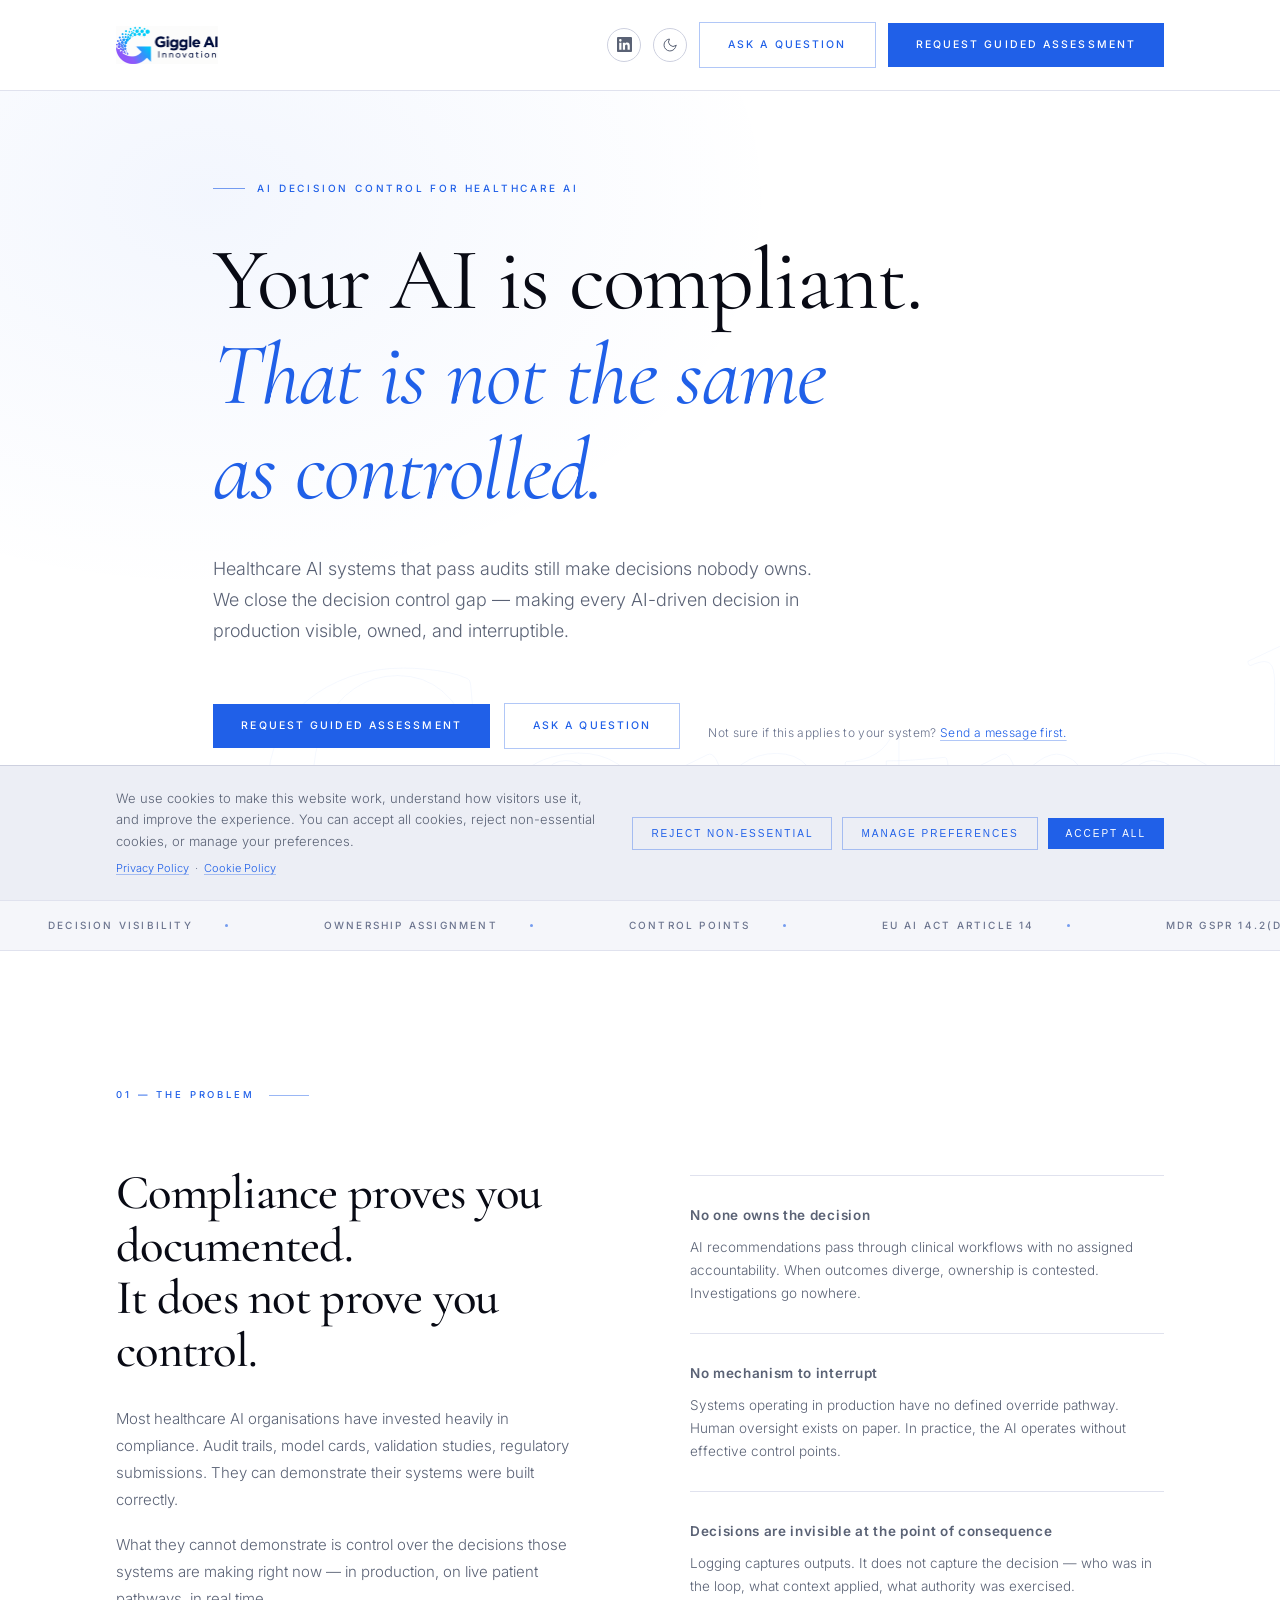
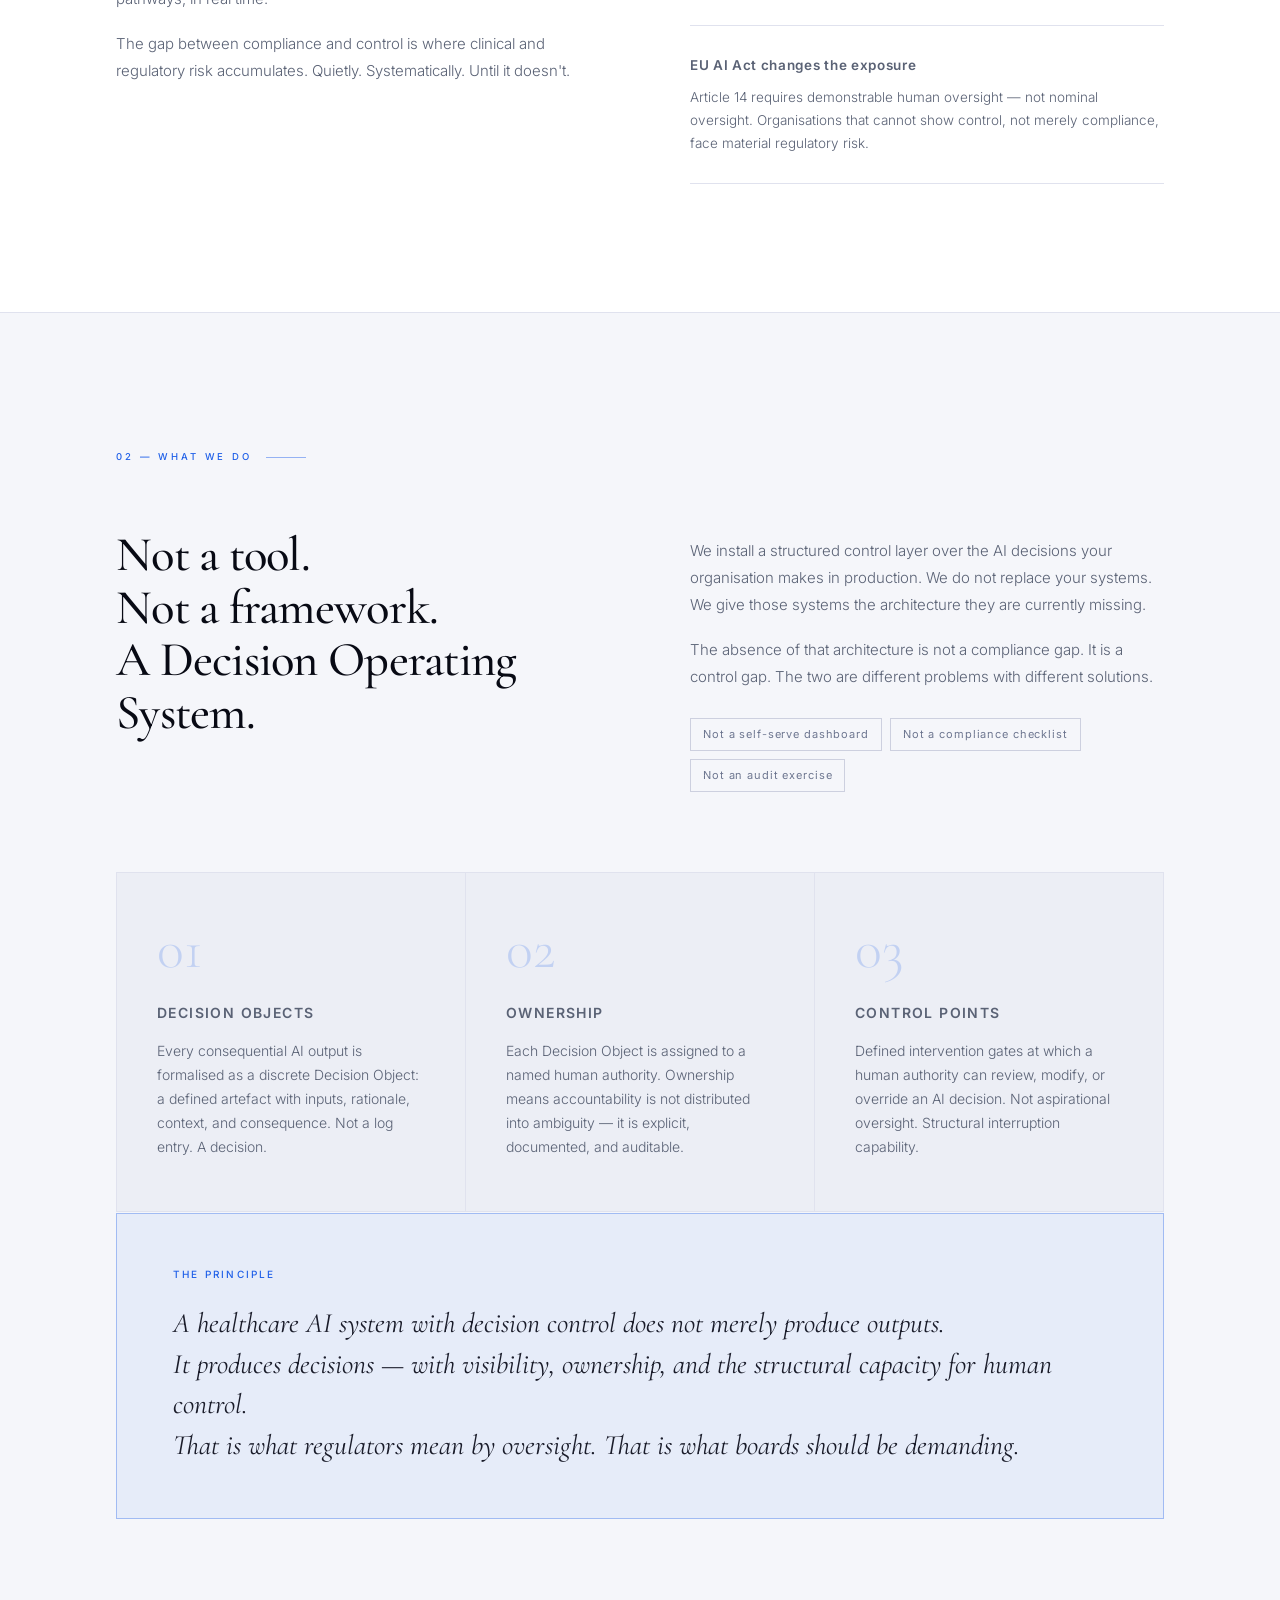
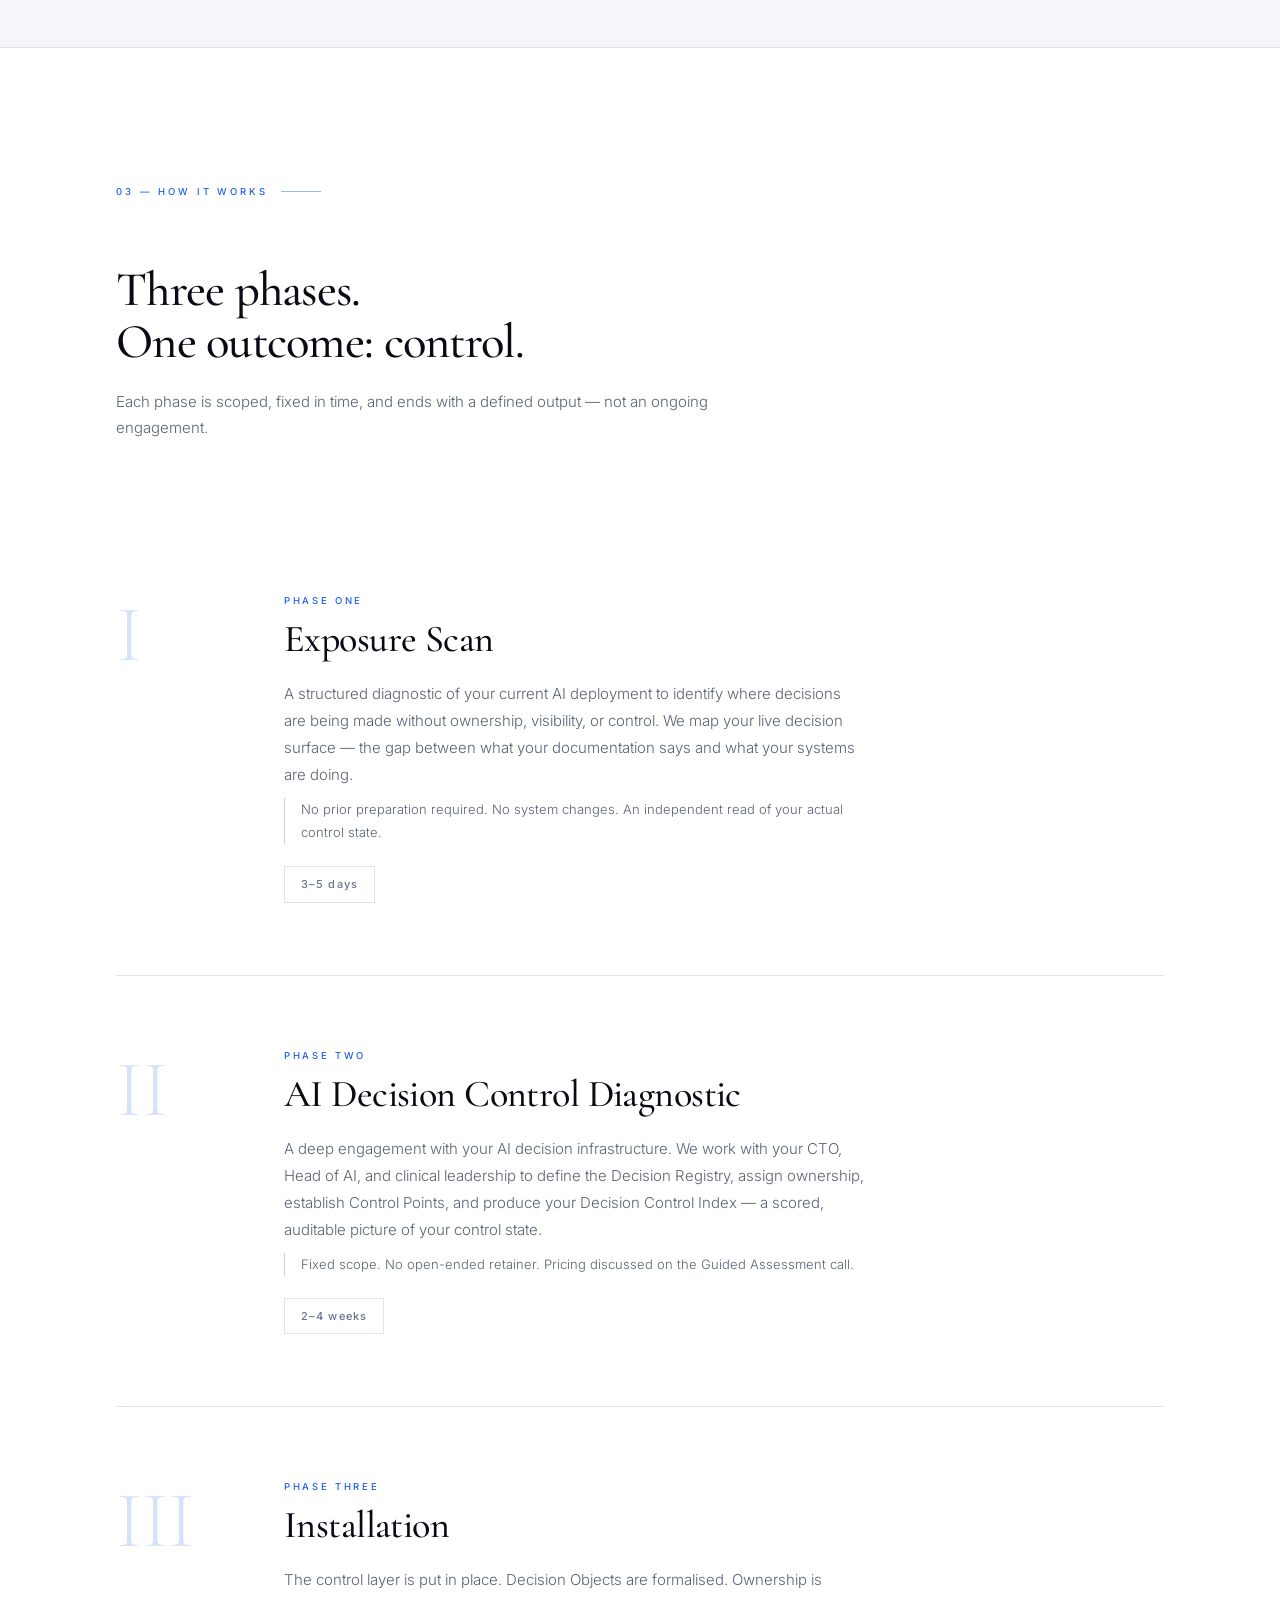
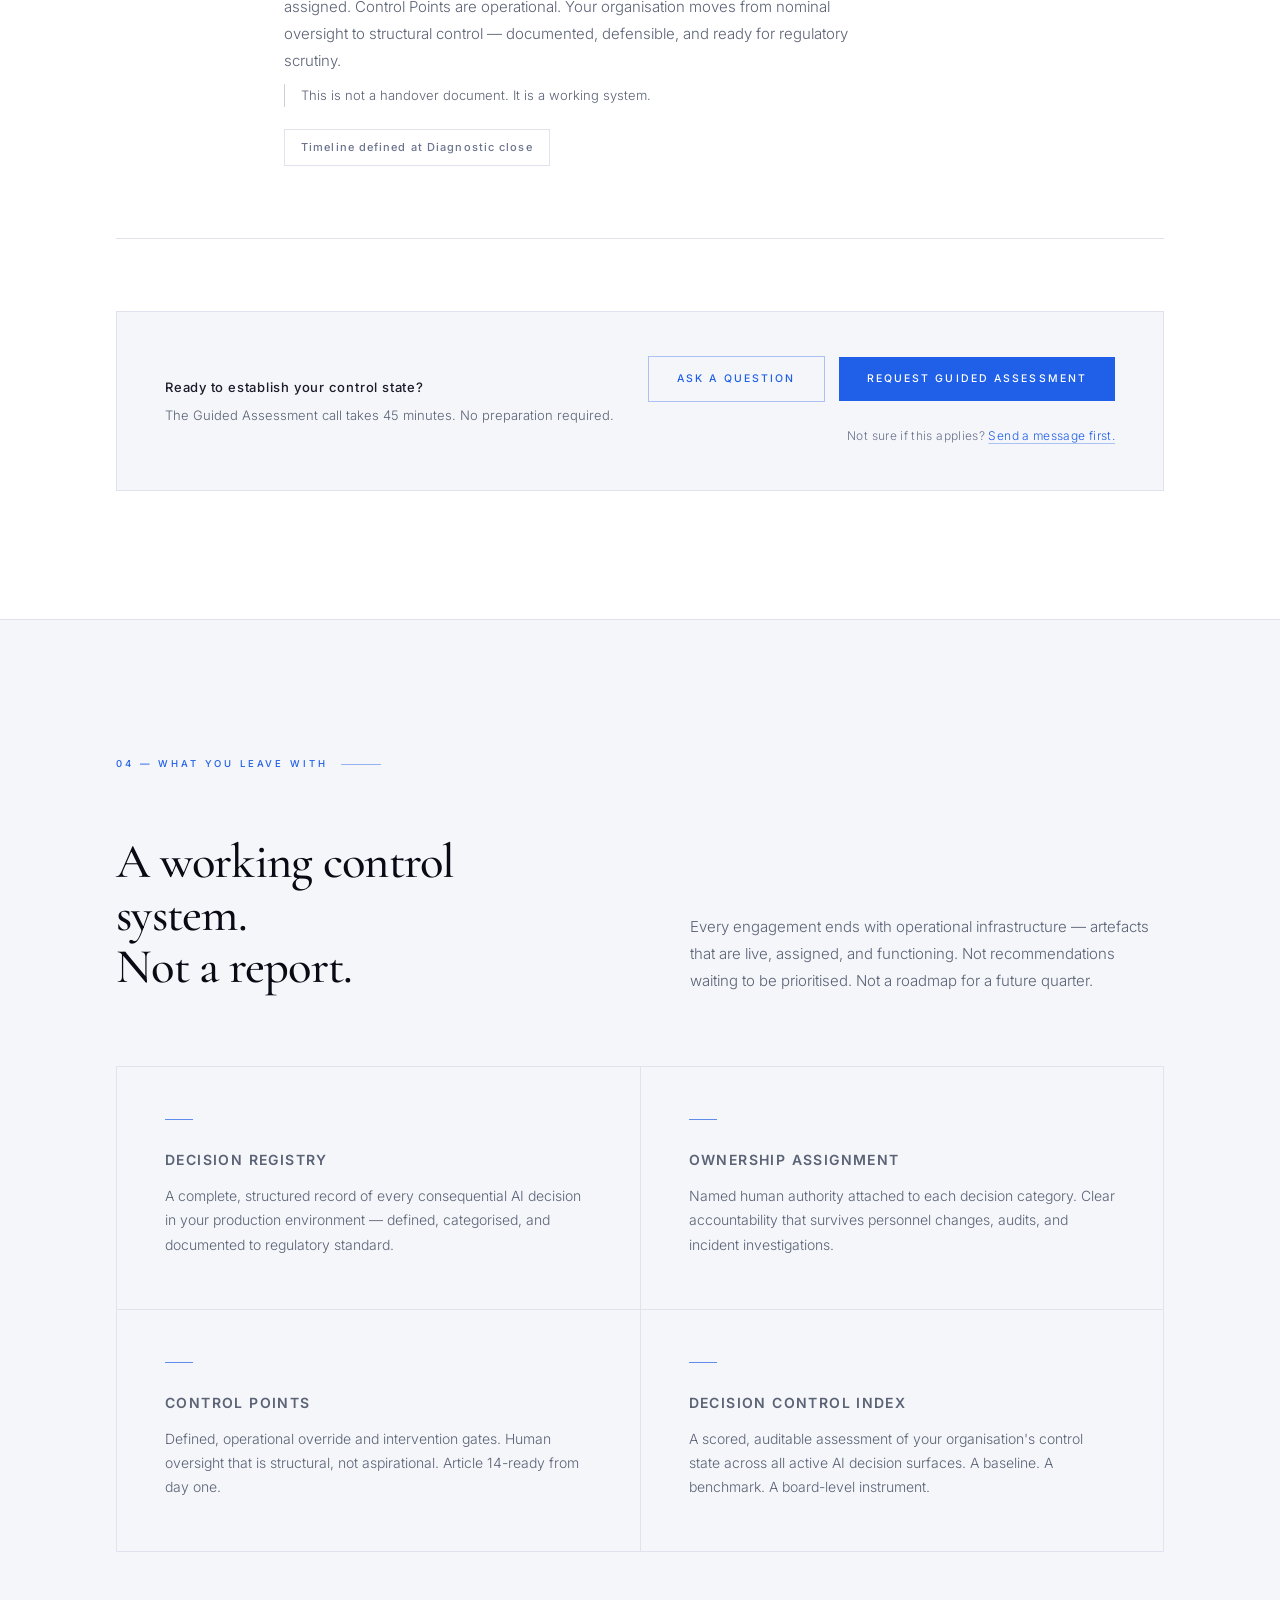
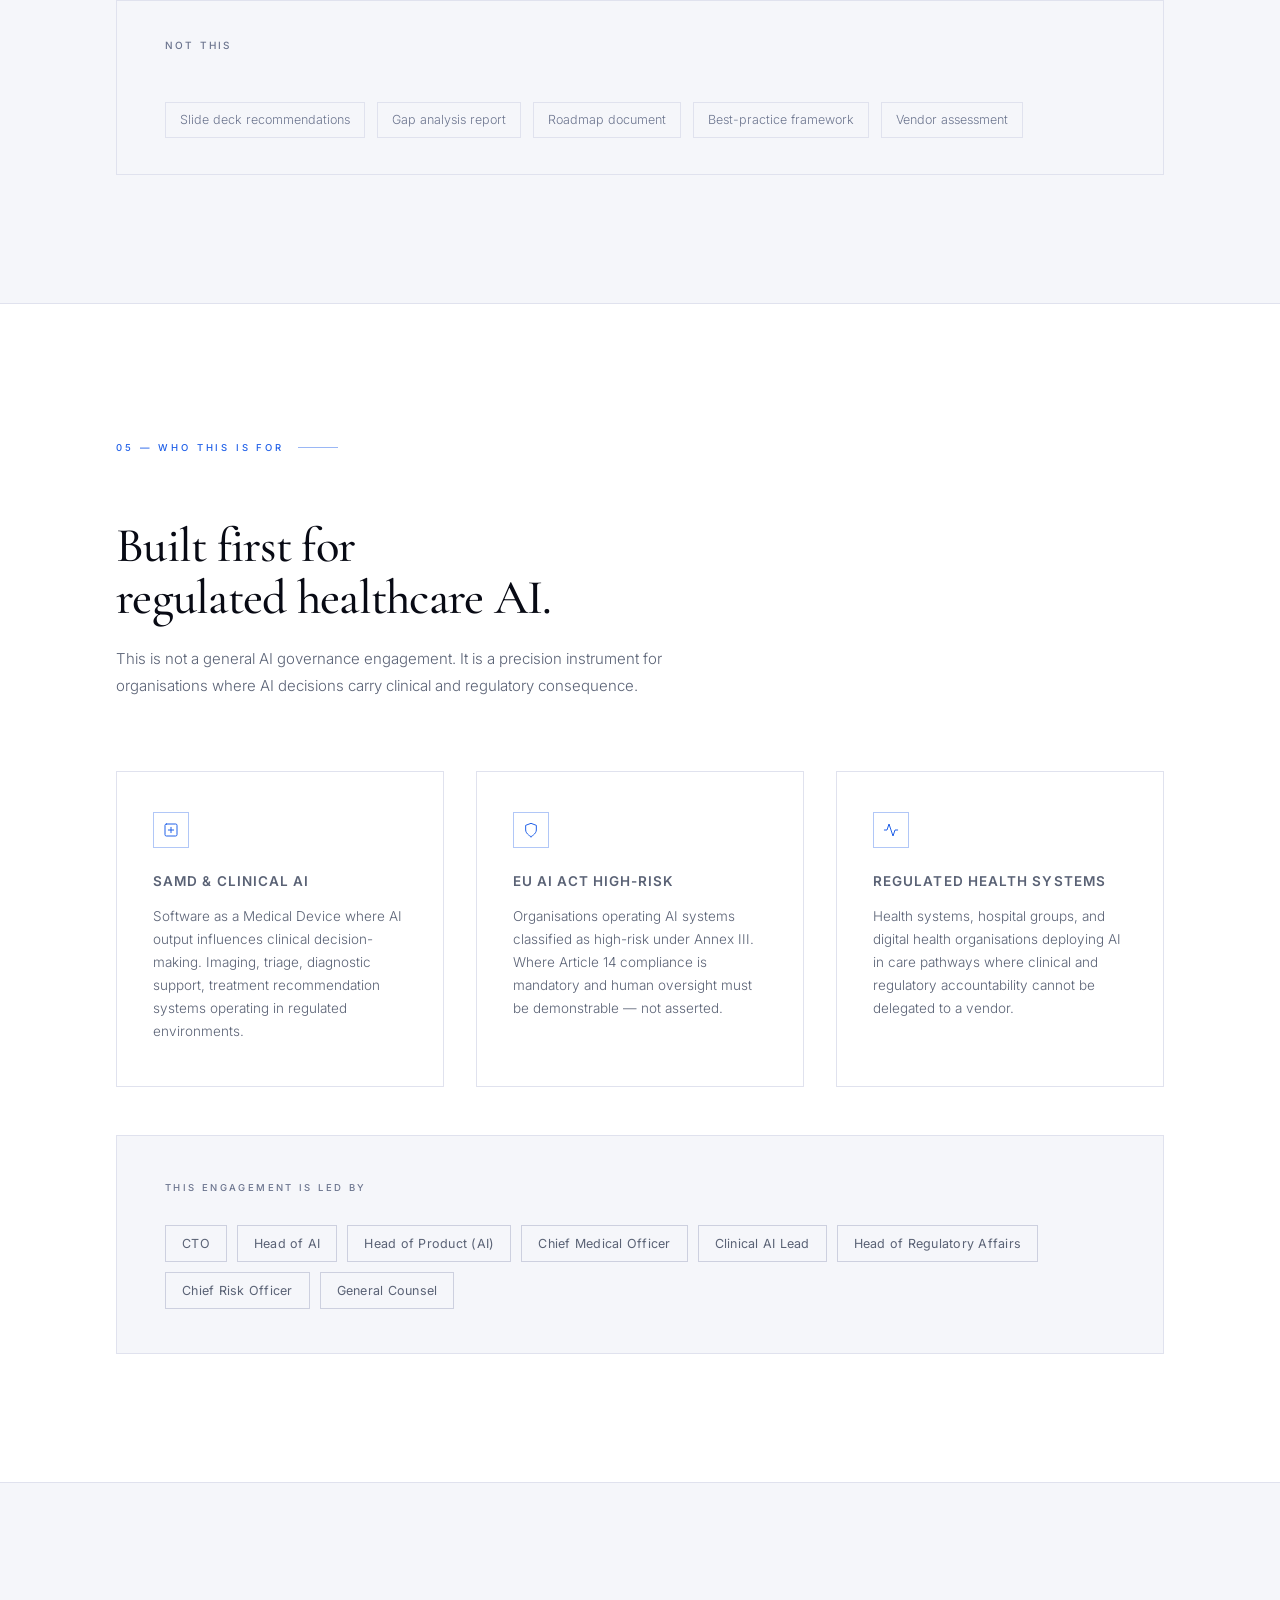
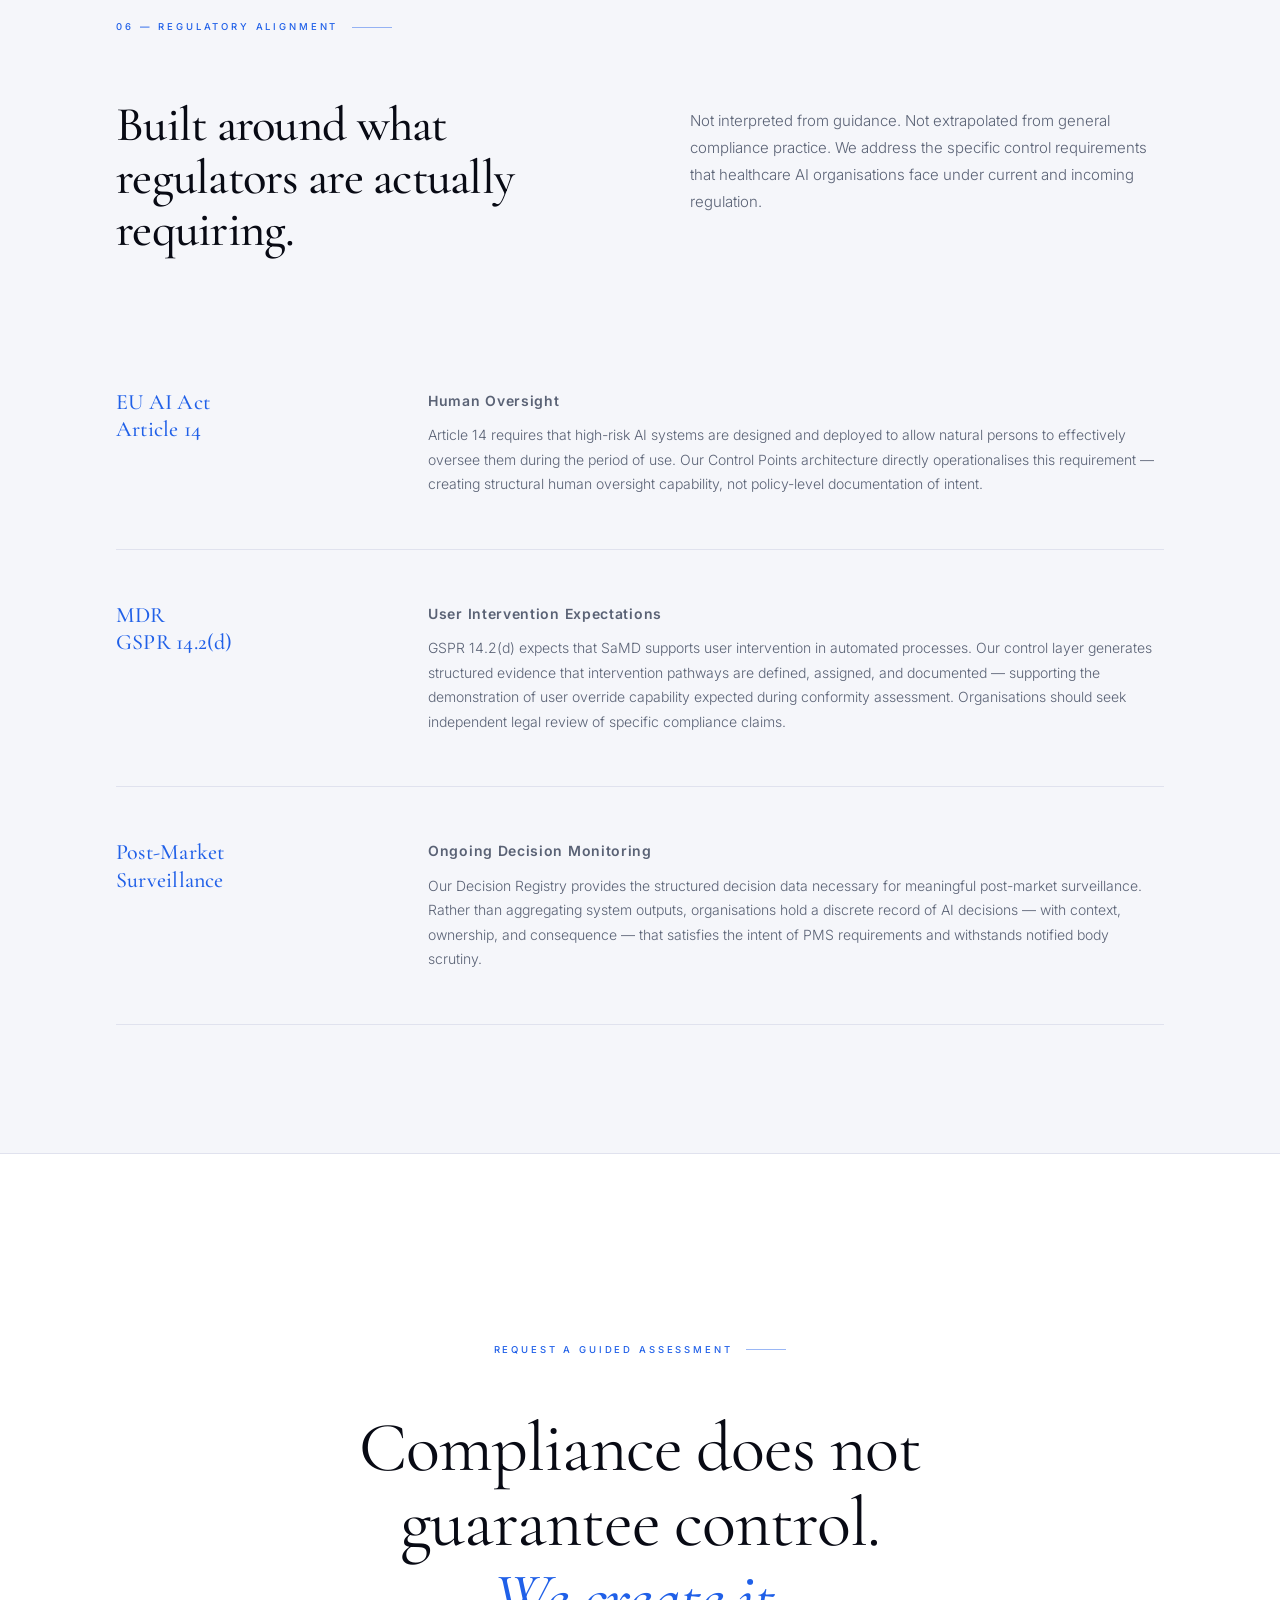
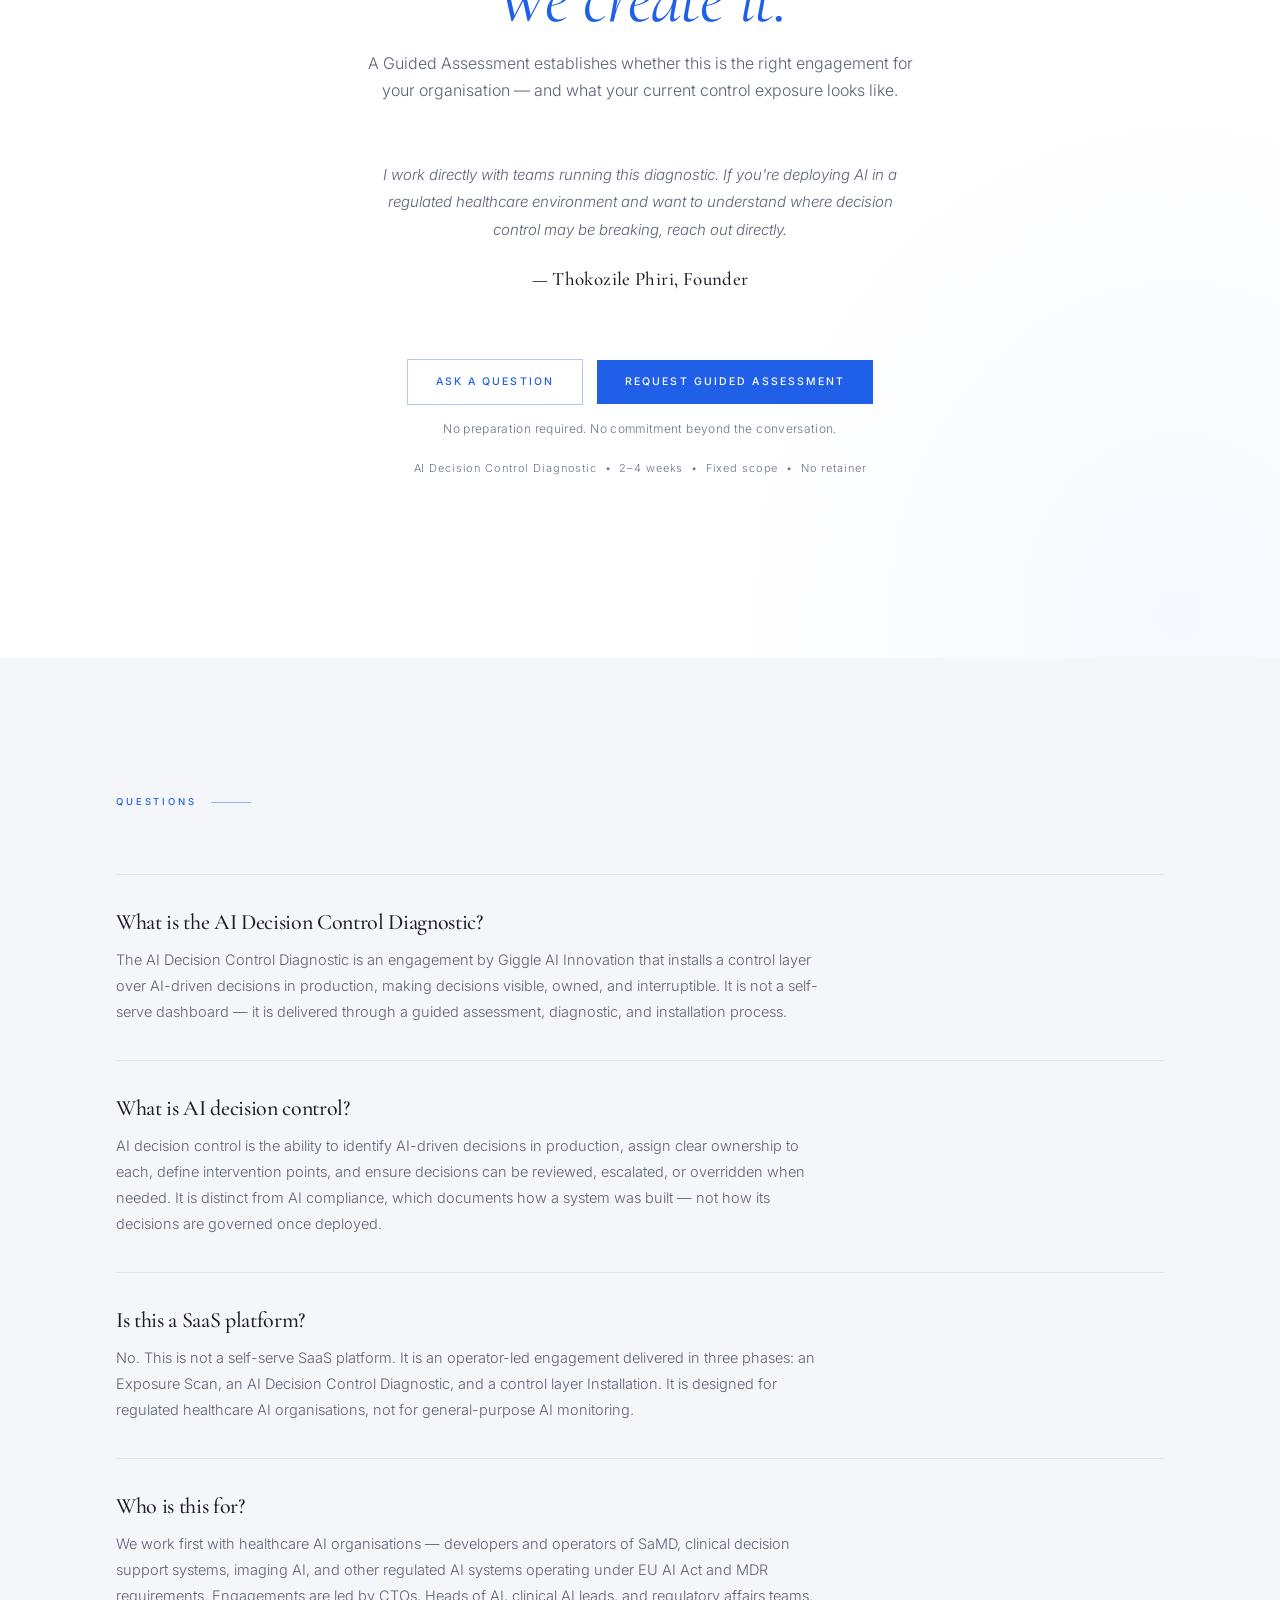
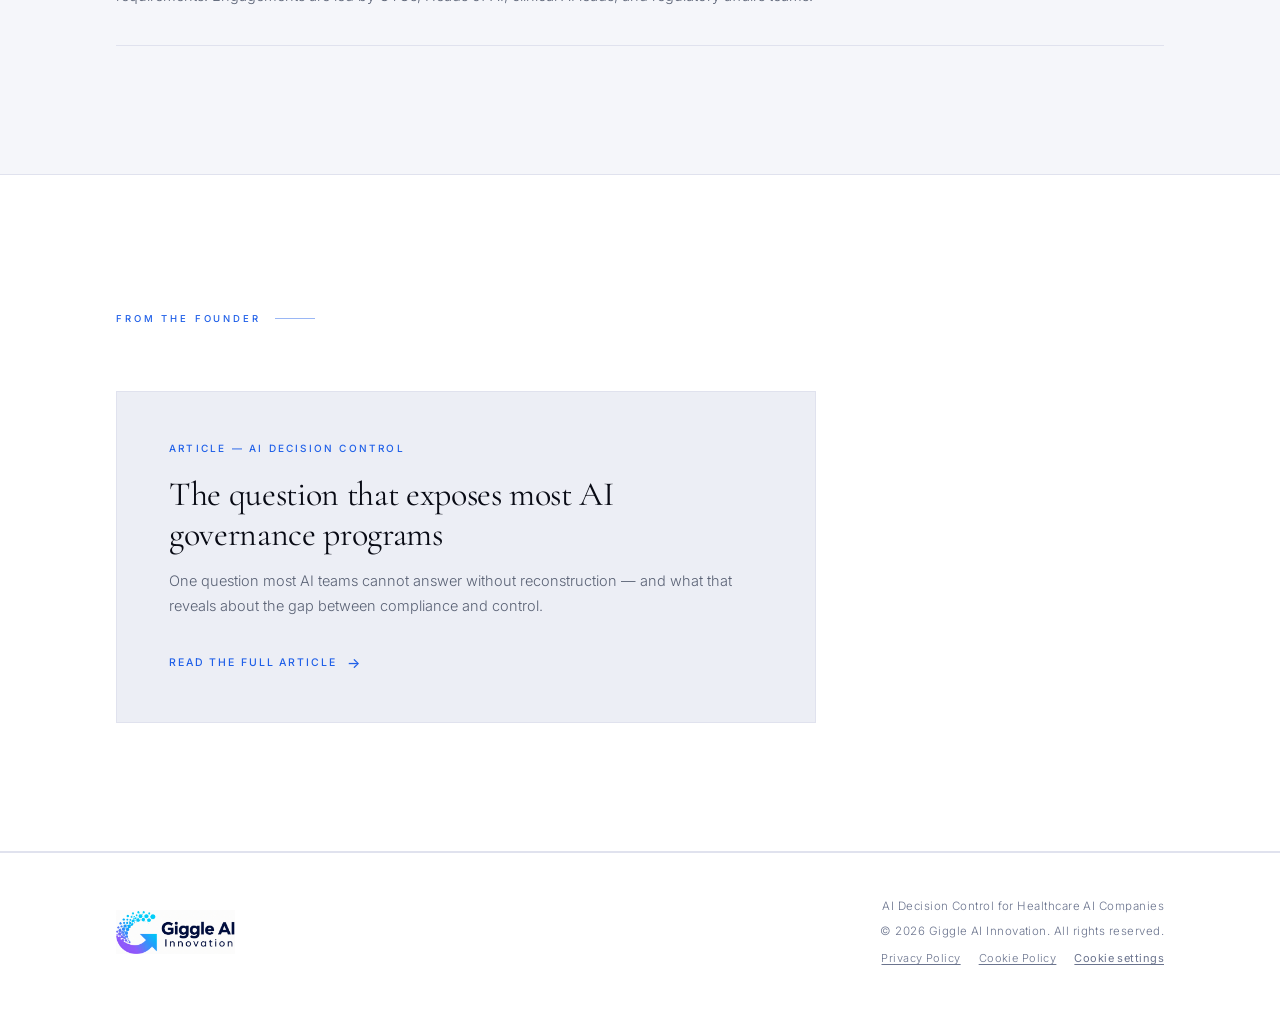
==== index.html @ a9dc0e9a "Gate Microsoft Clarity behind cookie consent Clarity was loading unconditionally in <head> before an" ====
<!DOCTYPE html>
<html lang="en">
<head>
  <meta charset="UTF-8">
  <meta name="viewport" content="width=device-width, initial-scale=1.0">
  <meta name="description" content="Giggle AI Innovation closes the decision control gap for healthcare AI companies in production — making AI-driven decisions visible, owned, and interruptible under EU AI Act and MDR.">
  <title>AI Decision Control for Healthcare AI Companies | Giggle AI Innovation</title>

  <link rel="preconnect" href="https://fonts.googleapis.com">
  <link rel="preconnect" href="https://fonts.gstatic.com" crossorigin>
  <link href="https://fonts.googleapis.com/css2?family=Cormorant+Garamond:ital,wght@0,300;0,400;0,500;0,600;1,300;1,400;1,500&family=Inter:wght@300;400;500;600&display=swap" rel="stylesheet">

  <!-- Canonical -->
  <link rel="canonical" href="https://giggleaiinnovation.com">

  <!-- Open Graph -->
  <meta property="og:type"        content="website">
  <meta property="og:url"         content="https://giggleaiinnovation.com">
  <meta property="og:title"       content="AI Decision Control for Healthcare AI Companies | Giggle AI Innovation">
  <meta property="og:description" content="Giggle AI Innovation closes the decision control gap for healthcare AI companies in production — making AI-driven decisions visible, owned, and interruptible under EU AI Act and MDR.">
  <meta property="og:image"       content="asset/GAMM Linkedin Cover.png">

  <!-- Twitter / X -->
  <meta name="twitter:card"        content="summary_large_image">
  <meta name="twitter:title"       content="AI Decision Control for Healthcare AI Companies | Giggle AI Innovation">
  <meta name="twitter:description" content="Giggle AI Innovation closes the decision control gap for healthcare AI companies in production — making AI-driven decisions visible, owned, and interruptible under EU AI Act and MDR.">
  <meta name="twitter:image"       content="asset/GAMM Linkedin Cover.png">

  <style>
    /* ─── RESET ─────────────────────────────────────────────────────────────── */
    *, *::before, *::after { box-sizing: border-box; margin: 0; padding: 0; }
    html { font-size: 16px; scroll-behavior: smooth; }

    /* ─── TOKENS ─────────────────────────────────────────────────────────────── */
    :root {
      --ink:        #06070E;
      --bg:         #07080F;
      --surface:    #0C0D18;
      --surface-2:  #10121F;
      --border:     #181B28;
      --border-2:   #20243A;
      --gold:       #2060E8;
      --gold-dim:   rgba(32,96,232,.35);
      --gold-faint: rgba(32,96,232,.07);
      --cream:      #F2EEE6;
      --muted:      #7A7770;
      --ghost:      #383C50;
      --white:      #FAFAF8;
    }

    /* ─── BASE ───────────────────────────────────────────────────────────────── */
    body {
      background: var(--bg);
      color: var(--cream);
      font-family: 'Inter', system-ui, sans-serif;
      font-weight: 300;
      line-height: 1.7;
      -webkit-font-smoothing: antialiased;
      -moz-osx-font-smoothing: grayscale;
      overflow-x: hidden;
    }

    h1, h2, h3, .serif {
      font-family: 'Cormorant Garamond', Georgia, serif;
      line-height: 1.08;
      letter-spacing: -0.015em;
    }

    a { color: inherit; text-decoration: none; }

    /* ─── LAYOUT ─────────────────────────────────────────────────────────────── */
    .wrap {
      max-width: 1160px;
      margin: 0 auto;
      padding: 0 56px;
    }

    @media (max-width: 900px) { .wrap { padding: 0 32px; } }
    @media (max-width: 600px) { .wrap { padding: 0 20px; } }

    /* ─── NAV ────────────────────────────────────────────────────────────────── */
    #nav {
      position: fixed;
      inset: 0 0 auto;
      z-index: 200;
      padding: 22px 0;
      background: rgba(9,9,9,.88);
      backdrop-filter: blur(16px);
      -webkit-backdrop-filter: blur(16px);
      border-bottom: 1px solid var(--border);
      transition: border-color .4s;
    }

    #nav.scrolled { border-bottom-color: var(--gold-dim); }

    .nav-flex {
      display: flex;
      align-items: center;
      justify-content: space-between;
    }

    .nav-brand { display: flex; flex-direction: column; gap: 3px; }

    .nav-name {
      font-family: 'Cormorant Garamond', serif;
      font-size: 24px;
      font-weight: 600;
      letter-spacing: .1em;
      text-transform: uppercase;
      color: var(--white);
    }

    .nav-by {
      font-size: 9.5px;
      font-weight: 400;
      letter-spacing: .22em;
      text-transform: uppercase;
      color: var(--gold);
    }

    .btn {
      display: inline-block;
      font-size: 10.5px;
      font-weight: 500;
      letter-spacing: .2em;
      text-transform: uppercase;
      padding: 13px 28px;
      cursor: pointer;
      border: none;
      transition: opacity .2s, transform .2s;
    }

    .btn:hover { opacity: .86; transform: translateY(-1px); }

    .btn-gold { background: var(--gold); color: #ffffff; }

    .btn-outline {
      background: transparent;
      color: var(--gold);
      border: 1px solid var(--gold-dim);
    }

    /* ─── HERO ───────────────────────────────────────────────────────────────── */
    #hero {
      min-height: 100svh;
      display: flex;
      align-items: center;
      padding: 140px 0 120px;
      border-bottom: 1px solid var(--border);
      position: relative;
      overflow: hidden;
    }

    /* Radial glow behind headline */
    #hero::before {
      content: '';
      position: absolute;
      top: -10%;
      left: -5%;
      width: 70%;
      height: 80%;
      background: radial-gradient(ellipse at 30% 40%, rgba(32,96,232,.055) 0%, transparent 65%);
      pointer-events: none;
    }

    /* Large ghosted wordmark */
    .hero-watermark {
      position: absolute;
      right: -4vw;
      bottom: -4%;
      font-family: 'Cormorant Garamond', serif;
      font-size: 28vw;
      font-weight: 700;
      line-height: .85;
      color: transparent;
      -webkit-text-stroke: 1px rgba(32,96,232,.045);
      pointer-events: none;
      user-select: none;
      letter-spacing: -.02em;
    }

    .hero-inner { position: relative; z-index: 1; max-width: 860px; }

    .eyebrow {
      display: inline-flex;
      align-items: center;
      gap: 12px;
      font-size: 10px;
      font-weight: 500;
      letter-spacing: .28em;
      text-transform: uppercase;
      color: var(--gold);
      margin-bottom: 36px;
    }

    .eyebrow::before {
      content: '';
      display: block;
      width: 32px;
      height: 1px;
      background: var(--gold);
      opacity: .6;
    }

    .hero-h1 {
      font-size: clamp(48px, 7vw, 88px);
      font-weight: 400;
      color: var(--white);
      margin-bottom: 36px;
    }

    .hero-h1 em {
      font-style: italic;
      color: var(--gold);
    }

    .hero-sub {
      font-size: clamp(15px, 1.6vw, 18px);
      font-weight: 300;
      color: var(--muted);
      line-height: 1.72;
      max-width: 600px;
      margin-bottom: 56px;
    }

    .hero-actions {
      display: flex;
      align-items: center;
      gap: 28px;
      flex-wrap: wrap;
    }

    .hero-note {
      font-size: 11.5px;
      color: var(--ghost);
      letter-spacing: .06em;
    }

    /* ─── TICKER ─────────────────────────────────────────────────────────────── */
    .ticker-wrap {
      border-top: 1px solid var(--border);
      border-bottom: 1px solid var(--border);
      padding: 16px 0;
      overflow: hidden;
      background: var(--surface);
    }

    .ticker-track {
      display: flex;
      gap: 0;
      animation: ticker 30s linear infinite;
      white-space: nowrap;
    }

    .ticker-track:hover { animation-play-state: paused; }

    @keyframes ticker {
      0%   { transform: translateX(0); }
      100% { transform: translateX(-50%); }
    }

    .ticker-item {
      display: inline-flex;
      align-items: center;
      gap: 32px;
      padding: 0 48px;
      font-size: 10px;
      font-weight: 500;
      letter-spacing: .22em;
      text-transform: uppercase;
      color: var(--ghost);
    }

    .ticker-dot {
      display: inline-block;
      width: 3px;
      height: 3px;
      border-radius: 50%;
      background: var(--gold);
      opacity: .6;
      flex-shrink: 0;
    }

    /* ─── SECTION SKELETON ───────────────────────────────────────────────────── */
    .section {
      padding: 128px 0;
      border-bottom: 1px solid var(--border);
    }

    .section--surface { background: var(--surface); }

    .sec-label {
      display: inline-flex;
      align-items: center;
      gap: 14px;
      font-size: 9.5px;
      font-weight: 500;
      letter-spacing: .3em;
      text-transform: uppercase;
      color: var(--gold);
      margin-bottom: 64px;
    }

    .sec-label::after {
      content: '';
      display: block;
      width: 40px;
      height: 1px;
      background: var(--gold);
      opacity: .45;
    }

    /* ─── SECTION 1: PROBLEM ─────────────────────────────────────────────────── */
    .problem-grid {
      display: grid;
      grid-template-columns: 1fr 1fr;
      gap: 100px;
      align-items: start;
    }

    .problem-h2 {
      font-size: clamp(32px, 3.8vw, 52px);
      font-weight: 500;
      margin-bottom: 28px;
      color: var(--white);
    }

    .problem-body p {
      font-size: 15px;
      color: var(--muted);
      line-height: 1.8;
      margin-bottom: 18px;
    }

    .problem-list { margin-top: 8px; }

    .problem-item {
      padding: 28px 0;
      border-bottom: 1px solid var(--border);
    }

    .problem-item:first-child { border-top: 1px solid var(--border); }

    .problem-item-title {
      font-family: 'Inter', sans-serif;
      font-size: 12.5px;
      font-weight: 600;
      letter-spacing: .05em;
      color: var(--cream);
      margin-bottom: 9px;
    }

    .problem-item p {
      font-size: 13.5px;
      color: var(--muted);
      line-height: 1.7;
    }

    @media (max-width: 860px) {
      .problem-grid { grid-template-columns: 1fr; gap: 56px; }
    }

    /* ─── SECTION 2: WHAT GAMM IS ────────────────────────────────────────────── */
    .what-intro {
      display: grid;
      grid-template-columns: 1fr 1fr;
      gap: 100px;
      align-items: start;
      margin-bottom: 80px;
    }

    .what-h2 {
      font-size: clamp(32px, 3.8vw, 52px);
      font-weight: 500;
      color: var(--white);
    }

    .what-body {
      padding-top: 8px;
    }

    .what-body p {
      font-size: 15px;
      color: var(--muted);
      line-height: 1.8;
      margin-bottom: 18px;
    }

    .not-tags {
      display: flex;
      gap: 8px;
      flex-wrap: wrap;
      margin-top: 28px;
    }

    .not-tag {
      font-size: 11px;
      font-weight: 400;
      letter-spacing: .08em;
      color: var(--ghost);
      padding: 6px 12px;
      border: 1px solid var(--border-2);
      text-decoration: line-through;
      text-decoration-color: rgba(255,255,255,.15);
    }

    .pillars {
      display: grid;
      grid-template-columns: repeat(3, 1fr);
      gap: 1px;
      background: var(--border);
      border: 1px solid var(--border);
    }

    .pillar {
      background: var(--surface-2);
      padding: 48px 40px 52px;
      position: relative;
    }

    .pillar::before {
      content: '';
      position: absolute;
      top: 0;
      left: 0;
      right: 0;
      height: 2px;
      background: linear-gradient(90deg, var(--gold) 0%, transparent 70%);
      opacity: 0;
      transition: opacity .3s;
    }

    .pillar:hover::before { opacity: 1; }

    .pillar-n {
      font-family: 'Cormorant Garamond', serif;
      font-size: 56px;
      font-weight: 300;
      color: var(--gold);
      opacity: .2;
      line-height: 1;
      margin-bottom: 24px;
      display: block;
    }

    .pillar-title {
      font-family: 'Inter', sans-serif;
      font-size: 11.5px;
      font-weight: 600;
      letter-spacing: .1em;
      text-transform: uppercase;
      color: var(--cream);
      margin-bottom: 14px;
    }

    .pillar p {
      font-size: 14px;
      color: var(--muted);
      line-height: 1.72;
    }

    .gamm-principle {
      margin-top: 1px;
      background: var(--gold-faint);
      border: 1px solid var(--gold-dim);
      padding: 52px 56px;
    }

    .gamm-principle-label {
      font-size: 10px;
      font-weight: 500;
      letter-spacing: .22em;
      text-transform: uppercase;
      color: var(--gold);
      margin-bottom: 20px;
      display: block;
    }

    .gamm-principle blockquote {
      font-family: 'Cormorant Garamond', serif;
      font-size: clamp(20px, 2.4vw, 28px);
      font-weight: 400;
      font-style: italic;
      color: var(--cream);
      line-height: 1.45;
    }

    @media (max-width: 860px) {
      .what-intro { grid-template-columns: 1fr; gap: 48px; }
      .pillars { grid-template-columns: 1fr; }
      .gamm-principle { padding: 36px 28px; }
    }

    /* ─── SECTION 3: HOW IT WORKS ────────────────────────────────────────────── */
    .steps-header {
      max-width: 600px;
      margin-bottom: 80px;
    }

    .steps-h2 {
      font-size: clamp(32px, 3.8vw, 50px);
      font-weight: 500;
      color: var(--white);
      margin-bottom: 20px;
    }

    .steps-sub {
      font-size: 15px;
      color: var(--muted);
      line-height: 1.75;
    }

    .step {
      display: grid;
      grid-template-columns: 96px 1fr;
      gap: 72px;
      padding: 72px 0;
      border-bottom: 1px solid var(--border);
      align-items: start;
    }

    .step:first-of-type { border-top: 1px solid var(--border); }

    .step-roman {
      font-family: 'Cormorant Garamond', serif;
      font-size: 80px;
      font-weight: 300;
      color: var(--gold);
      opacity: .18;
      line-height: .95;
      padding-top: 4px;
      user-select: none;
    }

    .step-phase {
      font-size: 9.5px;
      font-weight: 500;
      letter-spacing: .28em;
      text-transform: uppercase;
      color: var(--gold);
      margin-bottom: 10px;
      display: block;
    }

    .step-name {
      font-size: clamp(26px, 3vw, 38px);
      font-weight: 500;
      color: var(--white);
      margin-bottom: 20px;
    }

    .step-desc {
      font-size: 15px;
      color: var(--muted);
      line-height: 1.8;
      max-width: 580px;
      margin-bottom: 10px;
    }

    .step-note {
      font-size: 13px;
      color: var(--muted);
      line-height: 1.75;
      max-width: 580px;
      margin-bottom: 22px;
      padding-left: 16px;
      border-left: 1px solid var(--border-2);
    }

    .step-duration {
      font-size: 11px;
      font-weight: 500;
      letter-spacing: .1em;
      color: var(--ghost);
      padding: 8px 16px;
      border: 1px solid var(--border);
      display: inline-block;
    }

    @media (max-width: 700px) {
      .step { grid-template-columns: 1fr; gap: 16px; }
      .step-roman { font-size: 56px; }
    }

    /* ─── SECTION 4: DELIVERABLES ────────────────────────────────────────────── */
    .deliv-header {
      display: grid;
      grid-template-columns: 1fr 1fr;
      gap: 100px;
      align-items: end;
      margin-bottom: 72px;
    }

    .deliv-h2 {
      font-size: clamp(32px, 3.8vw, 52px);
      font-weight: 500;
      color: var(--white);
    }

    .deliv-sub {
      font-size: 15px;
      color: var(--muted);
      line-height: 1.8;
    }

    .deliv-grid {
      display: grid;
      grid-template-columns: 1fr 1fr;
      gap: 1px;
      background: var(--border);
      border: 1px solid var(--border);
    }

    .deliv-card {
      background: var(--surface);
      padding: 52px 48px;
      position: relative;
      transition: background .25s;
    }

    .deliv-card:hover { background: var(--surface-2); }

    .deliv-card::before {
      content: '';
      display: block;
      width: 28px;
      height: 1.5px;
      background: var(--gold);
      opacity: .7;
      margin-bottom: 28px;
    }

    .deliv-card-title {
      font-family: 'Inter', sans-serif;
      font-size: 12px;
      font-weight: 600;
      letter-spacing: .1em;
      text-transform: uppercase;
      color: var(--cream);
      margin-bottom: 12px;
    }

    .deliv-card p {
      font-size: 14px;
      color: var(--muted);
      line-height: 1.72;
    }

    .deliv-not {
      margin-top: 48px;
      padding: 36px 48px;
      border: 1px solid var(--border);
      display: flex;
      align-items: center;
      gap: 48px;
      flex-wrap: wrap;
    }

    .deliv-not-label {
      font-size: 10px;
      font-weight: 500;
      letter-spacing: .22em;
      text-transform: uppercase;
      color: var(--ghost);
      white-space: nowrap;
      flex-shrink: 0;
    }

    .deliv-not-items {
      display: flex;
      gap: 12px;
      flex-wrap: wrap;
    }

    .deliv-not-item {
      font-size: 12.5px;
      color: var(--ghost);
      padding: 6px 14px;
      border: 1px solid var(--border);
      text-decoration: line-through;
      text-decoration-color: rgba(255,255,255,.14);
    }

    @media (max-width: 860px) {
      .deliv-header { grid-template-columns: 1fr; gap: 32px; }
      .deliv-grid { grid-template-columns: 1fr; }
      .deliv-card { padding: 36px 28px; }
      .deliv-not { padding: 24px 28px; gap: 20px; }
    }

    /* ─── SECTION 5: WHO ─────────────────────────────────────────────────────── */
    .who-intro {
      max-width: 620px;
      margin-bottom: 72px;
    }

    .who-h2 {
      font-size: clamp(32px, 3.8vw, 52px);
      font-weight: 500;
      color: var(--white);
      margin-bottom: 20px;
    }

    .who-sub {
      font-size: 15px;
      color: var(--muted);
      line-height: 1.8;
    }

    .who-grid {
      display: grid;
      grid-template-columns: repeat(3, 1fr);
      gap: 32px;
      margin-bottom: 48px;
    }

    .who-card {
      padding: 40px 36px 44px;
      border: 1px solid var(--border);
      transition: border-color .3s, background .3s;
    }

    .who-card:hover {
      border-color: var(--gold-dim);
      background: var(--gold-faint);
    }

    .who-icon {
      width: 36px;
      height: 36px;
      border: 1px solid var(--gold-dim);
      display: flex;
      align-items: center;
      justify-content: center;
      margin-bottom: 22px;
    }

    .who-icon svg {
      width: 16px;
      height: 16px;
      stroke: var(--gold);
      fill: none;
      stroke-width: 1.5;
      stroke-linecap: round;
      stroke-linejoin: round;
    }

    .who-card-title {
      font-family: 'Inter', sans-serif;
      font-size: 12px;
      font-weight: 600;
      letter-spacing: .08em;
      text-transform: uppercase;
      color: var(--cream);
      margin-bottom: 12px;
    }

    .who-card p {
      font-size: 13.5px;
      color: var(--muted);
      line-height: 1.7;
    }

    .who-roles {
      padding: 44px 48px;
      border: 1px solid var(--border);
      background: var(--surface);
    }

    .who-roles-label {
      font-size: 9.5px;
      font-weight: 500;
      letter-spacing: .25em;
      text-transform: uppercase;
      color: var(--ghost);
      margin-bottom: 28px;
      display: block;
    }

    .roles {
      display: flex;
      flex-wrap: wrap;
      gap: 10px;
    }

    .role {
      font-size: 12.5px;
      font-weight: 400;
      color: var(--muted);
      padding: 7px 16px;
      border: 1px solid var(--border-2);
      letter-spacing: .02em;
    }

    @media (max-width: 860px) {
      .who-grid { grid-template-columns: 1fr; gap: 20px; }
      .who-roles { padding: 28px; }
    }

    /* ─── SECTION 6: REGULATORY ──────────────────────────────────────────────── */
    .reg-intro {
      display: grid;
      grid-template-columns: 1fr 1fr;
      gap: 100px;
      align-items: start;
      margin-bottom: 80px;
    }

    .reg-h2 {
      font-size: clamp(32px, 3.8vw, 52px);
      font-weight: 500;
      color: var(--white);
    }

    .reg-sub {
      font-size: 15px;
      color: var(--muted);
      line-height: 1.8;
      padding-top: 8px;
    }

    .reg-row {
      display: grid;
      grid-template-columns: 240px 1fr;
      gap: 72px;
      padding: 52px 0;
      border-bottom: 1px solid var(--border);
      align-items: start;
    }

    .reg-row:first-of-type { border-top: 1px solid var(--border); }

    .reg-ref {
      font-family: 'Cormorant Garamond', serif;
      font-size: 22px;
      font-weight: 500;
      color: var(--gold);
      letter-spacing: .01em;
      line-height: 1.25;
    }

    .reg-detail-title {
      font-family: 'Inter', sans-serif;
      font-size: 12.5px;
      font-weight: 600;
      letter-spacing: .05em;
      color: var(--cream);
      margin-bottom: 10px;
    }

    .reg-detail p {
      font-size: 14px;
      color: var(--muted);
      line-height: 1.75;
    }

    @media (max-width: 860px) {
      .reg-intro { grid-template-columns: 1fr; gap: 40px; }
      .reg-row { grid-template-columns: 1fr; gap: 12px; }
    }

    /* ─── FINAL CTA ──────────────────────────────────────────────────────────── */
    #cta {
      padding: 180px 0;
      border-bottom: none;
      position: relative;
      overflow: hidden;
    }

    #cta::before {
      content: '';
      position: absolute;
      bottom: -20%;
      right: -10%;
      width: 60%;
      height: 80%;
      background: radial-gradient(ellipse at 70% 70%, rgba(32,96,232,.045) 0%, transparent 60%);
      pointer-events: none;
    }

    .cta-inner {
      text-align: center;
      max-width: 840px;
      margin: 0 auto;
      position: relative;
      z-index: 1;
    }

    .cta-h2 {
      font-size: clamp(36px, 5.5vw, 72px);
      font-weight: 400;
      color: var(--white);
      line-height: 1.07;
      margin-bottom: 14px;
    }

    .cta-h2 em {
      font-style: italic;
      color: var(--gold);
    }

    .cta-sub {
      font-size: 16px;
      color: var(--muted);
      line-height: 1.72;
      max-width: 560px;
      margin: 0 auto 56px;
    }

    .cta-meta {
      margin-top: 28px;
      font-size: 11px;
      color: var(--ghost);
      letter-spacing: .08em;
    }

    /* ─── FOOTER ─────────────────────────────────────────────────────────────── */
    footer {
      padding: 44px 0;
      border-top: 1px solid var(--border);
    }

    .footer-flex {
      display: flex;
      align-items: center;
      justify-content: space-between;
      flex-wrap: wrap;
      gap: 24px;
    }

    .footer-brand-name {
      font-family: 'Cormorant Garamond', serif;
      font-size: 20px;
      font-weight: 600;
      letter-spacing: .1em;
      text-transform: uppercase;
      color: var(--cream);
      display: block;
    }

    .footer-brand-sub {
      font-size: 9px;
      font-weight: 400;
      letter-spacing: .22em;
      text-transform: uppercase;
      color: var(--gold);
      display: block;
      margin-top: 3px;
    }

    .footer-right p {
      font-size: 11.5px;
      color: var(--ghost);
      letter-spacing: .04em;
      text-align: right;
    }

    @media (max-width: 600px) {
      footer { text-align: center; }
      .footer-right p { text-align: center; }
    }

    /* ─── SCROLL REVEAL ──────────────────────────────────────────────────────── */
    .r {
      opacity: 0;
      transform: translateY(22px);
      transition: opacity .75s cubic-bezier(.16,1,.3,1), transform .75s cubic-bezier(.16,1,.3,1);
    }

    .r.in { opacity: 1; transform: none; }

    .r-d1 { transition-delay: .08s; }
    .r-d2 { transition-delay: .18s; }
    .r-d3 { transition-delay: .28s; }
    .r-d4 { transition-delay: .36s; }

    /* ─── DUAL CTA ───────────────────────────────────────────────────────────── */
    .cta-pair {
      display: flex;
      align-items: center;
      gap: 14px;
      flex-wrap: wrap;
    }

    .cta-microcopy {
      margin-top: 14px;
      font-size: 12px;
      color: var(--ghost);
      letter-spacing: .03em;
    }

    .cta-microcopy a {
      color: var(--gold);
      text-decoration: underline;
      text-decoration-color: var(--gold-dim);
      text-underline-offset: 3px;
    }

    .cta-microcopy a:hover { text-decoration-color: var(--gold); }

    /* ─── FOUNDER BLOCK ──────────────────────────────────────────────────────── */
    .founder-block {
      max-width: 600px;
      margin: 0 auto 64px;
      padding: 0 24px;
      text-align: center;
    }

    .founder-block p {
      font-size: 15px;
      color: var(--muted);
      line-height: 1.82;
      font-style: italic;
    }

    .founder-sig {
      display: block;
      margin-top: 20px;
      font-family: 'Cormorant Garamond', serif;
      font-size: 19px;
      font-weight: 500;
      font-style: normal;
      color: var(--cream);
      letter-spacing: .02em;
    }

    /* hide secondary nav button on small screens */
    @media (max-width: 640px) { .nav-ask { display: none; } }

    /* ─── LOGO ───────────────────────────────────────────────────────────────── */
    .nav-logo-img {
      display: block;
      height: 38px;
      width: auto;
    }

    .footer-logo-img {
      display: block;
      height: 44px;
      width: auto;
    }

    /* ─── FAQ SECTION ────────────────────────────────────────────────────────── */
    .faq-item {
      padding: 36px 0;
      border-bottom: 1px solid var(--border);
    }

    .faq-item:first-of-type { border-top: 1px solid var(--border); }

    .faq-q {
      font-family: 'Cormorant Garamond', serif;
      font-size: clamp(18px, 2vw, 22px);
      font-weight: 500;
      color: var(--cream);
      margin-bottom: 12px;
    }

    .faq-a {
      font-size: 14.5px;
      color: var(--muted);
      line-height: 1.78;
      max-width: 720px;
    }
  /* ─── MOBILE CENTRE ALIGNMENT ──────────────────────────────────────────── */
  @media (max-width: 700px) {
    /* Hero */
    .hero-inner { text-align: center; }
    .eyebrow { justify-content: center; }
    .hero-sub { margin-left: auto; margin-right: auto; }
    .hero-actions { justify-content: center; }
    .hero-note { text-align: center; }
    .cta-microcopy { text-align: center; }

    /* Section labels */
    .sec-label { display: flex; justify-content: center; }

    /* Problem */
    .problem-h2 { text-align: center; }
    .problem-body { text-align: center; }

    /* What GAMM is */
    .what-h2 { text-align: center; }
    .what-body { text-align: center; }
    .not-tags { justify-content: center; }

    /* How it works */
    .steps-header { text-align: center; margin-left: auto; margin-right: auto; }
    .step { text-align: center; }
    .step-roman { text-align: center; }

    /* Deliverables */
    .deliv-h2 { text-align: center; }
    .deliv-sub { text-align: center; }
    .deliv-card { text-align: center; padding: 36px 20px; }
    .deliv-card::before { margin-left: auto; margin-right: auto; }

    /* Who */
    .who-intro { text-align: center; margin-left: auto; margin-right: auto; }
    .who-card { text-align: center; }
    .who-roles { text-align: center; }

    /* Regulatory */
    .reg-intro { text-align: center; }
    .reg-ref { text-align: center; }
    .reg-body { text-align: center; }

    /* FAQ */
    .faq-q { text-align: center; }
    .faq-a { text-align: center; }

    /* Founder / mid-CTA */
    .cta-pair { justify-content: center; }
    .mid-cta-actions { align-items: center !important; width: 100%; }
    .mid-cta-pair { justify-content: center !important; flex-wrap: wrap; }
    .mid-cta-microcopy { text-align: center !important; }
    .btn { white-space: normal; text-align: center; }
  }

  /* ─── LIGHT THEME ───────────────────────────────────────────────────────── */
  [data-theme="light"] {
    --bg:         #FFFFFF;
    --surface:    #F5F6FA;
    --surface-2:  #ECEEF5;
    --border:     #E0E2EE;
    --border-2:   #CDD0DF;
    --cream:      #1A1C2A;
    --muted:      #5A6275;
    --ghost:      #6B748E;
    --white:      #080A14;
  }
  [data-theme="light"] #nav { background: rgba(255,255,255,.94); }

  .theme-toggle {
    width: 34px; height: 34px; border-radius: 50%;
    background: transparent; border: 1px solid var(--border-2);
    cursor: pointer; display: flex; align-items: center; justify-content: center;
    color: var(--muted); transition: border-color .2s, color .2s; flex-shrink: 0;
  }
  .theme-toggle:hover { border-color: var(--gold-dim); color: var(--gold); }
  .theme-toggle svg { width: 16px; height: 16px; stroke: currentColor; fill: none; stroke-width: 1.5; stroke-linecap: round; stroke-linejoin: round; }
  .social-link {
    width: 34px; height: 34px; border-radius: 50%;
    background: transparent; border: 1px solid var(--border-2);
    display: flex; align-items: center; justify-content: center;
    color: var(--muted); transition: border-color .2s, color .2s; flex-shrink: 0;
  }
  .social-link:hover { border-color: var(--gold-dim); color: var(--gold); }
  .social-link svg { width: 15px; height: 15px; fill: currentColor; }
  .icon-moon { display: none; }
  .icon-sun  { display: block; }
  [data-theme="light"] .icon-moon { display: block; }
  [data-theme="light"] .icon-sun  { display: none; }

  /* ─── COOKIE CONSENT ────────────────────────────────────────────────────── */
  #cookie-banner {
    position: fixed;
    bottom: 0; left: 0; right: 0;
    z-index: 9999;
    background: var(--surface-2);
    border-top: 1px solid var(--border-2);
    padding: 22px 0;
    transform: translateY(110%);
    transition: transform .4s cubic-bezier(.4,0,.2,1);
  }
  #cookie-banner.cb-visible { transform: translateY(0); }

  .cookie-banner-inner {
    display: flex;
    align-items: center;
    gap: 36px;
    justify-content: space-between;
  }

  .cookie-banner-text { flex: 1; min-width: 0; }

  .cookie-banner-desc {
    font-size: 13px;
    color: var(--muted);
    line-height: 1.65;
    margin-bottom: 7px;
  }

  .cookie-banner-links { font-size: 11px; color: var(--ghost); }

  .cookie-banner-links a {
    color: var(--gold);
    text-decoration: underline;
    text-underline-offset: 2px;
    text-decoration-color: var(--gold-dim);
    transition: text-decoration-color .2s;
  }
  .cookie-banner-links a:hover { text-decoration-color: var(--gold); }

  .cookie-banner-actions {
    display: flex;
    align-items: center;
    gap: 10px;
    flex-shrink: 0;
    flex-wrap: wrap;
  }

  .btn-sm {
    font-size: 10px;
    padding: 10px 18px;
  }

  /* Modal overlay */
  #cookie-modal-overlay {
    position: fixed;
    inset: 0;
    z-index: 10000;
    background: rgba(6,7,14,.8);
    display: flex;
    align-items: center;
    justify-content: center;
    padding: 24px;
    opacity: 0;
    pointer-events: none;
    transition: opacity .25s;
  }
  #cookie-modal-overlay.cm-visible {
    opacity: 1;
    pointer-events: all;
  }

  .cookie-modal {
    background: var(--surface);
    border: 1px solid var(--border-2);
    max-width: 560px;
    width: 100%;
    max-height: 90vh;
    overflow-y: auto;
    padding: 48px 48px 40px;
    position: relative;
    box-shadow: 0 32px 80px rgba(0,0,0,.5);
  }

  .cookie-modal-title {
    font-family: 'Cormorant Garamond', serif;
    font-size: clamp(22px, 3vw, 28px);
    font-weight: 500;
    color: var(--white);
    margin-bottom: 10px;
    letter-spacing: -.01em;
  }

  .cookie-modal-intro {
    font-size: 13.5px;
    color: var(--muted);
    line-height: 1.7;
    margin-bottom: 4px;
  }

  .cookie-category {
    padding: 20px 0;
    border-top: 1px solid var(--border);
  }

  .cookie-cat-header {
    display: flex;
    align-items: center;
    justify-content: space-between;
    gap: 16px;
    margin-bottom: 7px;
  }

  .cookie-cat-title {
    font-size: 11px;
    font-weight: 600;
    letter-spacing: .1em;
    text-transform: uppercase;
    color: var(--cream);
  }

  .cookie-always-on {
    font-size: 9.5px;
    font-weight: 500;
    letter-spacing: .14em;
    text-transform: uppercase;
    color: var(--gold);
    border: 1px solid var(--gold-dim);
    padding: 3px 10px;
    white-space: nowrap;
  }

  .cookie-cat-desc {
    font-size: 13px;
    color: var(--muted);
    line-height: 1.65;
  }

  /* Toggle switch — sharp corners to match brand */
  .c-toggle {
    position: relative;
    width: 44px;
    height: 24px;
    flex-shrink: 0;
  }
  .c-toggle input {
    opacity: 0; width: 0; height: 0;
    position: absolute;
  }
  .c-toggle-track {
    position: absolute;
    inset: 0;
    background: var(--border-2);
    cursor: pointer;
    transition: background .2s;
  }
  .c-toggle input:checked + .c-toggle-track { background: var(--gold); }
  .c-toggle-track::after {
    content: '';
    position: absolute;
    width: 18px; height: 18px;
    left: 3px; top: 3px;
    background: #fff;
    transition: transform .2s;
  }
  .c-toggle input:checked + .c-toggle-track::after { transform: translateX(20px); }
  .c-toggle input:focus-visible + .c-toggle-track {
    outline: 2px solid var(--gold);
    outline-offset: 2px;
  }

  /* Modal footer */
  .cookie-modal-footer {
    margin-top: 28px;
    padding-top: 20px;
    border-top: 1px solid var(--border);
    display: flex;
    align-items: center;
    justify-content: space-between;
    flex-wrap: wrap;
    gap: 10px;
  }
  .cookie-modal-footer-right {
    display: flex;
    gap: 10px;
    flex-wrap: wrap;
  }

  /* Modal close */
  .cookie-modal-close {
    position: absolute;
    top: 14px; right: 14px;
    width: 32px; height: 32px;
    background: transparent;
    border: 1px solid var(--border-2);
    color: var(--muted);
    cursor: pointer;
    display: flex;
    align-items: center;
    justify-content: center;
    transition: border-color .2s, color .2s;
    padding: 0;
  }
  .cookie-modal-close svg {
    stroke: currentColor; fill: none;
    stroke-width: 1.5; stroke-linecap: round;
  }
  .cookie-modal-close:hover { border-color: var(--gold-dim); color: var(--gold); }

  /* Cookie settings link in footer */
  .cookie-settings-link {
    font-size: 11px;
    color: var(--ghost);
    letter-spacing: .04em;
    text-decoration: underline;
    text-underline-offset: 2px;
    cursor: pointer;
    background: none; border: none;
    padding: 0;
    font-family: inherit;
    transition: color .2s;
  }
  .cookie-settings-link:hover { color: var(--muted); }

  .footer-legal {
    margin-top: 8px;
    display: flex;
    gap: 18px;
    flex-wrap: wrap;
    justify-content: flex-end;
  }
  @media (max-width: 600px) { .footer-legal { justify-content: center; } }

  /* Responsive cookie banner */
  @media (max-width: 700px) {
    .cookie-banner-inner { flex-direction: column; align-items: flex-start; }
    .cookie-banner-actions { width: 100%; }
    .cookie-modal { padding: 36px 24px 28px; }
    .cookie-modal-footer { flex-direction: column; align-items: stretch; }
    .cookie-modal-footer-right { justify-content: stretch; }
    .cookie-modal-footer .btn-sm { flex: 1; text-align: center; }
  }

  /* ─── THINKING / FROM THE FOUNDER ───────────────────────────────────────── */
  .thinking-card {
    display: block;
    max-width: 700px;
    padding: 48px 52px;
    border: 1px solid var(--border);
    background: var(--surface-2);
    transition: border-color .3s, background .3s;
    text-decoration: none;
  }

  .thinking-card:hover {
    border-color: var(--gold-dim);
    background: var(--gold-faint);
  }

  .thinking-eyebrow {
    display: block;
    font-size: 10px;
    font-weight: 500;
    letter-spacing: .22em;
    text-transform: uppercase;
    color: var(--gold);
    margin-bottom: 18px;
  }

  .thinking-title {
    font-family: 'Cormorant Garamond', serif;
    font-size: clamp(22px, 3vw, 34px);
    font-weight: 400;
    color: var(--white);
    line-height: 1.18;
    letter-spacing: -0.01em;
    margin-bottom: 14px;
  }

  .thinking-desc {
    font-size: 14.5px;
    color: var(--muted);
    line-height: 1.72;
    margin-bottom: 28px;
  }

  .thinking-read {
    font-size: 10.5px;
    font-weight: 500;
    letter-spacing: .18em;
    text-transform: uppercase;
    color: var(--gold);
    display: inline-flex;
    align-items: center;
    gap: 10px;
    transition: gap .2s;
  }

  .thinking-read::after {
    content: '→';
    letter-spacing: 0;
    font-size: 14px;
    line-height: 1;
  }

  .thinking-card:hover .thinking-read { gap: 14px; }

  @media (max-width: 700px) {
    .thinking-card { padding: 36px 28px; }
  }

  </style>

  <!-- Structured Data: Organization -->
  <script type="application/ld+json">
  {
    "@context": "https://schema.org",
    "@type": "Organization",
    "name": "Giggle AI Innovation",
    "url": "https://giggleaiinnovation.com",
    "founder": {
      "@type": "Person",
      "name": "Thokozile Phiri"
    },
    "description": "Giggle AI Innovation closes the decision control gap for healthcare AI companies in production.",
    "hasOfferCatalog": {
      "@type": "OfferCatalog",
      "name": "AI Decision Control Diagnostic",
      "description": "Giggle AI Innovation installs a structured control layer over healthcare AI decisions in production. We define Decision Objects, assign ownership, and establish Control Points to satisfy EU AI Act Article 14 human oversight and MDR user intervention requirements.",
      "url": "https://giggleaiinnovation.com"
    }
  }
  </script>

  <!-- Structured Data: FAQ -->
  <script type="application/ld+json">
  {
    "@context": "https://schema.org",
    "@type": "FAQPage",
    "mainEntity": [
      {
        "@type": "Question",
        "name": "What is the AI Decision Control Diagnostic?",
        "acceptedAnswer": {
          "@type": "Answer",
          "text": "The AI Decision Control Diagnostic is a service by Giggle AI Innovation that installs a control layer over AI-driven decisions in production, making decisions visible, owned, and interruptible. It is not a self-serve SaaS platform — it is delivered through a guided assessment, diagnostic, and installation process."
        }
      },
      {
        "@type": "Question",
        "name": "What is AI decision control?",
        "acceptedAnswer": {
          "@type": "Answer",
          "text": "AI decision control is the ability to identify AI-driven decisions in production, assign clear ownership, define intervention points, and ensure decisions can be reviewed, escalated, or overridden when needed. It is distinct from AI compliance, which documents how a system was built rather than how its decisions are governed in production."
        }
      },
      {
        "@type": "Question",
        "name": "Is this a SaaS platform?",
        "acceptedAnswer": {
          "@type": "Answer",
          "text": "The AI Decision Control Diagnostic is not a self-serve SaaS platform. It is an operator-led engagement delivered through three phases: an Exposure Scan, an AI Decision Control Diagnostic, and a control layer Installation. It is designed for healthcare AI organisations operating under regulatory pressure, not for general-purpose AI monitoring."
        }
      },
      {
        "@type": "Question",
        "name": "Who is this for?",
        "acceptedAnswer": {
          "@type": "Answer",
          "text": "We work first with healthcare AI organisations, including developers and operators of SaMD, clinical decision support systems, imaging AI, and other regulated AI systems operating under EU AI Act and MDR requirements. It is relevant to CTOs, Heads of AI, clinical AI leads, and regulatory affairs teams."
        }
      }
    ]
  }
  </script>
</head>
<body>

<!-- ═══ NAV ════════════════════════════════════════════════════════════════════ -->
<nav id="nav">
  <div class="wrap">
    <div class="nav-flex">
      <a href="/" aria-label="Giggle AI Innovation — Home">
        <img src="asset/Giggleaiinnovation-logo-dark.png" alt="Giggle AI Innovation" class="nav-logo-img" id="navLogo">
      </a>
      <div style="display:flex; align-items:center; gap:12px;">
        <a href="https://www.linkedin.com/company/giggle-ai-innovation" target="_blank" rel="noopener" class="social-link" aria-label="Giggle AI Innovation on LinkedIn">
          <svg viewBox="0 0 24 24" xmlns="http://www.w3.org/2000/svg"><path d="M20.447 20.452h-3.554v-5.569c0-1.328-.027-3.037-1.852-3.037-1.853 0-2.136 1.445-2.136 2.939v5.667H9.351V9h3.414v1.561h.046c.477-.9 1.637-1.85 3.37-1.85 3.601 0 4.267 2.37 4.267 5.455v6.286zM5.337 7.433a2.062 2.062 0 0 1-2.063-2.065 2.064 2.064 0 1 1 2.063 2.065zm1.782 13.019H3.555V9h3.564v11.452zM22.225 0H1.771C.792 0 0 .774 0 1.729v20.542C0 23.227.792 24 1.771 24h20.451C23.2 24 24 23.227 24 22.271V1.729C24 .774 23.2 0 22.222 0h.003z"/></svg>
        </a>
        <button id="themeToggle" class="theme-toggle" aria-label="Toggle colour theme">
          <svg class="icon-sun" viewBox="0 0 24 24"><circle cx="12" cy="12" r="4"/><line x1="12" y1="2" x2="12" y2="4"/><line x1="12" y1="20" x2="12" y2="22"/><line x1="4.22" y1="4.22" x2="5.64" y2="5.64"/><line x1="18.36" y1="18.36" x2="19.78" y2="19.78"/><line x1="2" y1="12" x2="4" y2="12"/><line x1="20" y1="12" x2="22" y2="12"/><line x1="4.22" y1="19.78" x2="5.64" y2="18.36"/><line x1="18.36" y1="5.64" x2="19.78" y2="4.22"/></svg>
          <svg class="icon-moon" viewBox="0 0 24 24"><path d="M21 12.79A9 9 0 1 1 11.21 3 7 7 0 0 0 21 12.79z"/></svg>
        </button>
        <a href="mailto:info@giggleaiinnovation.com?subject=GAMM%20-%20Decision%20Control%20Question" class="btn btn-outline nav-ask">Ask a Question</a>
        <a href="https://calendly.com/thokozile/ai-decision-system-diagnostic-intro-call" target="_blank" rel="noopener" class="btn btn-gold">Request Guided Assessment</a>
      </div>
    </div>
  </div>
</nav>


<!-- ═══ HERO ═══════════════════════════════════════════════════════════════════ -->
<section id="hero">
  <div class="wrap">
    <div class="hero-inner">
      <p class="eyebrow">AI Decision Control for Healthcare AI</p>
      <h1 class="hero-h1">
        Your AI is compliant.<br>
        <em>That is not the same<br>as controlled.</em>
      </h1>
      <p class="hero-sub">
        Healthcare AI systems that pass audits still make decisions nobody owns.
        We close the decision control gap — making every AI-driven decision in production
        visible, owned, and interruptible.
      </p>
      <div class="hero-actions">
        <div class="cta-pair">
          <a href="https://calendly.com/thokozile/ai-decision-system-diagnostic-intro-call" target="_blank" rel="noopener" class="btn btn-gold">Request Guided Assessment</a>
          <a href="mailto:info@giggleaiinnovation.com?subject=GAMM%20-%20Decision%20Control%20Question" class="btn btn-outline">Ask a Question</a>
        </div>
        <p class="cta-microcopy">Not sure if this applies to your system? <a href="mailto:info@giggleaiinnovation.com?subject=GAMM%20-%20Decision%20Control%20Question">Send a message first.</a></p>
      </div>
    </div>
  </div>
  <div class="hero-watermark" aria-hidden="true">Control</div>
</section>


<!-- ═══ TICKER ══════════════════════════════════════════════════════════════════ -->
<div class="ticker-wrap" aria-hidden="true">
  <div class="ticker-track">
    <!-- duplicated for seamless loop -->
    <span class="ticker-item">Decision Visibility <span class="ticker-dot"></span></span>
    <span class="ticker-item">Ownership Assignment <span class="ticker-dot"></span></span>
    <span class="ticker-item">Control Points <span class="ticker-dot"></span></span>
    <span class="ticker-item">EU AI Act Article 14 <span class="ticker-dot"></span></span>
    <span class="ticker-item">MDR GSPR 14.2(d) <span class="ticker-dot"></span></span>
    <span class="ticker-item">Decision Registry <span class="ticker-dot"></span></span>
    <span class="ticker-item">Decision Control Index <span class="ticker-dot"></span></span>
    <span class="ticker-item">Human Oversight <span class="ticker-dot"></span></span>
    <span class="ticker-item">Post-Market Surveillance <span class="ticker-dot"></span></span>
    <span class="ticker-item">SaMD Control <span class="ticker-dot"></span></span>
    <span class="ticker-item">Decision Visibility <span class="ticker-dot"></span></span>
    <span class="ticker-item">Ownership Assignment <span class="ticker-dot"></span></span>
    <span class="ticker-item">Control Points <span class="ticker-dot"></span></span>
    <span class="ticker-item">EU AI Act Article 14 <span class="ticker-dot"></span></span>
    <span class="ticker-item">MDR GSPR 14.2(d) <span class="ticker-dot"></span></span>
    <span class="ticker-item">Decision Registry <span class="ticker-dot"></span></span>
    <span class="ticker-item">Decision Control Index <span class="ticker-dot"></span></span>
    <span class="ticker-item">Human Oversight <span class="ticker-dot"></span></span>
    <span class="ticker-item">Post-Market Surveillance <span class="ticker-dot"></span></span>
    <span class="ticker-item">SaMD Control <span class="ticker-dot"></span></span>
  </div>
</div>


<!-- ═══ THE PROBLEM ════════════════════════════════════════════════════════════ -->
<section class="section" id="problem">
  <div class="wrap">
    <p class="sec-label">01 &mdash; The Problem</p>
    <div class="problem-grid">

      <div class="problem-body r">
        <h2 class="problem-h2">Compliance proves you documented.<br>It does not prove you control.</h2>
        <p>Most healthcare AI organisations have invested heavily in compliance. Audit trails, model cards, validation studies, regulatory submissions. They can demonstrate their systems were built correctly.</p>
        <p>What they cannot demonstrate is control over the decisions those systems are making right now — in production, on live patient pathways, in real time.</p>
        <p>The gap between compliance and control is where clinical and regulatory risk accumulates. Quietly. Systematically. Until it doesn't.</p>
      </div>

      <div class="problem-list r r-d1">
        <div class="problem-item">
          <p class="problem-item-title">No one owns the decision</p>
          <p>AI recommendations pass through clinical workflows with no assigned accountability. When outcomes diverge, ownership is contested. Investigations go nowhere.</p>
        </div>
        <div class="problem-item">
          <p class="problem-item-title">No mechanism to interrupt</p>
          <p>Systems operating in production have no defined override pathway. Human oversight exists on paper. In practice, the AI operates without effective control points.</p>
        </div>
        <div class="problem-item">
          <p class="problem-item-title">Decisions are invisible at the point of consequence</p>
          <p>Logging captures outputs. It does not capture the decision — who was in the loop, what context applied, what authority was exercised.</p>
        </div>
        <div class="problem-item">
          <p class="problem-item-title">EU AI Act changes the exposure</p>
          <p>Article 14 requires demonstrable human oversight — not nominal oversight. Organisations that cannot show control, not merely compliance, face material regulatory risk.</p>
        </div>
      </div>

    </div>
  </div>
</section>


<!-- ═══ WHAT GAMM IS ═══════════════════════════════════════════════════════════ -->
<section class="section section--surface" id="what">
  <div class="wrap">
    <p class="sec-label">02 &mdash; What We Do</p>

    <div class="what-intro">
      <h2 class="what-h2 r">
        Not a tool.<br>
        Not a framework.<br>
        A Decision Operating System.
      </h2>
      <div class="what-body r r-d1">
        <p>We install a structured control layer over the AI decisions your organisation makes in production. We do not replace your systems. We give those systems the architecture they are currently missing.</p>
        <p>The absence of that architecture is not a compliance gap. It is a control gap. The two are different problems with different solutions.</p>
        <div class="not-tags">
          <span class="not-tag">Not a self-serve dashboard</span>
          <span class="not-tag">Not a compliance checklist</span>
          <span class="not-tag">Not an audit exercise</span>
        </div>
      </div>
    </div>

    <div class="pillars">
      <div class="pillar r">
        <span class="pillar-n">01</span>
        <p class="pillar-title">Decision Objects</p>
        <p>Every consequential AI output is formalised as a discrete Decision Object: a defined artefact with inputs, rationale, context, and consequence. Not a log entry. A decision.</p>
      </div>
      <div class="pillar r r-d1">
        <span class="pillar-n">02</span>
        <p class="pillar-title">Ownership</p>
        <p>Each Decision Object is assigned to a named human authority. Ownership means accountability is not distributed into ambiguity — it is explicit, documented, and auditable.</p>
      </div>
      <div class="pillar r r-d2">
        <span class="pillar-n">03</span>
        <p class="pillar-title">Control Points</p>
        <p>Defined intervention gates at which a human authority can review, modify, or override an AI decision. Not aspirational oversight. Structural interruption capability.</p>
      </div>
    </div>

    <div class="gamm-principle r">
      <span class="gamm-principle-label">The Principle</span>
      <blockquote>
        A healthcare AI system with decision control does not merely produce outputs.<br>
        It produces decisions — with visibility, ownership, and the structural capacity for human control.<br>
        That is what regulators mean by oversight. That is what boards should be demanding.
      </blockquote>
    </div>

  </div>
</section>


<!-- ═══ HOW IT WORKS ═══════════════════════════════════════════════════════════ -->
<section class="section" id="how">
  <div class="wrap">
    <p class="sec-label">03 &mdash; How It Works</p>

    <div class="steps-header r">
      <h2 class="steps-h2">Three phases.<br>One outcome: control.</h2>
      <p class="steps-sub">Each phase is scoped, fixed in time, and ends with a defined output — not an ongoing engagement.</p>
    </div>

    <div class="step r">
      <div class="step-roman" aria-hidden="true">I</div>
      <div>
        <span class="step-phase">Phase One</span>
        <h3 class="step-name serif">Exposure Scan</h3>
        <p class="step-desc">A structured diagnostic of your current AI deployment to identify where decisions are being made without ownership, visibility, or control. We map your live decision surface — the gap between what your documentation says and what your systems are doing.</p>
        <p class="step-note">No prior preparation required. No system changes. An independent read of your actual control state.</p>
        <span class="step-duration">3–5 days</span>
      </div>
    </div>

    <div class="step r">
      <div class="step-roman" aria-hidden="true">II</div>
      <div>
        <span class="step-phase">Phase Two</span>
        <h3 class="step-name serif">AI Decision Control Diagnostic</h3>
        <p class="step-desc">A deep engagement with your AI decision infrastructure. We work with your CTO, Head of AI, and clinical leadership to define the Decision Registry, assign ownership, establish Control Points, and produce your Decision Control Index — a scored, auditable picture of your control state.</p>
        <p class="step-note">Fixed scope. No open-ended retainer. Pricing discussed on the Guided Assessment call.</p>
        <span class="step-duration">2–4 weeks</span>
      </div>
    </div>

    <div class="step r">
      <div class="step-roman" aria-hidden="true">III</div>
      <div>
        <span class="step-phase">Phase Three</span>
        <h3 class="step-name serif">Installation</h3>
        <p class="step-desc">The control layer is put in place. Decision Objects are formalised. Ownership is assigned. Control Points are operational. Your organisation moves from nominal oversight to structural control — documented, defensible, and ready for regulatory scrutiny.</p>
        <p class="step-note">This is not a handover document. It is a working system.</p>
        <span class="step-duration">Timeline defined at Diagnostic close</span>
      </div>
    </div>

    <div class="mid-cta r" style="margin-top:72px; display:flex; align-items:center; justify-content:space-between; flex-wrap:wrap; gap:24px; padding:44px 48px; border:1px solid var(--border); background:var(--surface);">
      <div>
        <p style="font-size:13px; font-weight:500; letter-spacing:.06em; color:var(--cream); margin-bottom:6px;">Ready to establish your control state?</p>
        <p style="font-size:13px; color:var(--muted);">The Guided Assessment call takes 45 minutes. No preparation required.</p>
      </div>
      <div class="mid-cta-actions" style="display:flex; flex-direction:column; align-items:flex-end; gap:10px; flex-shrink:0;">
        <div class="cta-pair mid-cta-pair" style="justify-content:flex-end;">
          <a href="mailto:info@giggleaiinnovation.com?subject=GAMM%20-%20Decision%20Control%20Question" class="btn btn-outline">Ask a Question</a>
          <a href="https://calendly.com/thokozile/ai-decision-system-diagnostic-intro-call" target="_blank" rel="noopener" class="btn btn-gold">Request Guided Assessment</a>
        </div>
        <p class="cta-microcopy mid-cta-microcopy" style="text-align:right;">Not sure if this applies? <a href="mailto:info@giggleaiinnovation.com?subject=GAMM%20-%20Decision%20Control%20Question">Send a message first.</a></p>
      </div>
    </div>
  </div>
</section>


<!-- ═══ WHAT YOU LEAVE WITH ════════════════════════════════════════════════════ -->
<section class="section section--surface" id="deliverables">
  <div class="wrap">
    <p class="sec-label">04 &mdash; What You Leave With</p>

    <div class="deliv-header">
      <h2 class="deliv-h2 r">A working control system.<br>Not a report.</h2>
      <p class="deliv-sub r r-d1">Every engagement ends with operational infrastructure — artefacts that are live, assigned, and functioning. Not recommendations waiting to be prioritised. Not a roadmap for a future quarter.</p>
    </div>

    <div class="deliv-grid">
      <div class="deliv-card r">
        <p class="deliv-card-title">Decision Registry</p>
        <p>A complete, structured record of every consequential AI decision in your production environment — defined, categorised, and documented to regulatory standard.</p>
      </div>
      <div class="deliv-card r r-d1">
        <p class="deliv-card-title">Ownership Assignment</p>
        <p>Named human authority attached to each decision category. Clear accountability that survives personnel changes, audits, and incident investigations.</p>
      </div>
      <div class="deliv-card r r-d2">
        <p class="deliv-card-title">Control Points</p>
        <p>Defined, operational override and intervention gates. Human oversight that is structural, not aspirational. Article 14-ready from day one.</p>
      </div>
      <div class="deliv-card r r-d3">
        <p class="deliv-card-title">Decision Control Index</p>
        <p>A scored, auditable assessment of your organisation's control state across all active AI decision surfaces. A baseline. A benchmark. A board-level instrument.</p>
      </div>
    </div>

    <div class="deliv-not r">
      <span class="deliv-not-label">Not this</span>
      <div class="deliv-not-items">
        <span class="deliv-not-item">Slide deck recommendations</span>
        <span class="deliv-not-item">Gap analysis report</span>
        <span class="deliv-not-item">Roadmap document</span>
        <span class="deliv-not-item">Best-practice framework</span>
        <span class="deliv-not-item">Vendor assessment</span>
      </div>
    </div>

  </div>
</section>


<!-- ═══ WHO THIS IS FOR ════════════════════════════════════════════════════════ -->
<section class="section" id="who">
  <div class="wrap">
    <p class="sec-label">05 &mdash; Who This Is For</p>

    <div class="who-intro r">
      <h2 class="who-h2">Built first for<br>regulated healthcare AI.</h2>
      <p class="who-sub">This is not a general AI governance engagement. It is a precision instrument for organisations where AI decisions carry clinical and regulatory consequence.</p>
    </div>

    <div class="who-grid">
      <div class="who-card r">
        <div class="who-icon">
          <svg viewBox="0 0 24 24" aria-hidden="true">
            <rect x="3" y="3" width="18" height="18" rx="2"/>
            <path d="M12 8v8M8 12h8"/>
          </svg>
        </div>
        <p class="who-card-title">SaMD &amp; Clinical AI</p>
        <p>Software as a Medical Device where AI output influences clinical decision-making. Imaging, triage, diagnostic support, treatment recommendation systems operating in regulated environments.</p>
      </div>
      <div class="who-card r r-d1">
        <div class="who-icon">
          <svg viewBox="0 0 24 24" aria-hidden="true">
            <path d="M12 22s8-4 8-10V5l-8-3-8 3v7c0 6 8 10 8 10z"/>
          </svg>
        </div>
        <p class="who-card-title">EU AI Act High-Risk</p>
        <p>Organisations operating AI systems classified as high-risk under Annex III. Where Article 14 compliance is mandatory and human oversight must be demonstrable — not asserted.</p>
      </div>
      <div class="who-card r r-d2">
        <div class="who-icon">
          <svg viewBox="0 0 24 24" aria-hidden="true">
            <path d="M22 12h-4l-3 9L9 3l-3 9H2"/>
          </svg>
        </div>
        <p class="who-card-title">Regulated Health Systems</p>
        <p>Health systems, hospital groups, and digital health organisations deploying AI in care pathways where clinical and regulatory accountability cannot be delegated to a vendor.</p>
      </div>
    </div>

    <div class="who-roles r">
      <span class="who-roles-label">This engagement is led by</span>
      <div class="roles">
        <span class="role">CTO</span>
        <span class="role">Head of AI</span>
        <span class="role">Head of Product (AI)</span>
        <span class="role">Chief Medical Officer</span>
        <span class="role">Clinical AI Lead</span>
        <span class="role">Head of Regulatory Affairs</span>
        <span class="role">Chief Risk Officer</span>
        <span class="role">General Counsel</span>
      </div>
    </div>

  </div>
</section>


<!-- ═══ REGULATORY ALIGNMENT ═══════════════════════════════════════════════════ -->
<section class="section section--surface" id="regulatory">
  <div class="wrap">
    <p class="sec-label">06 &mdash; Regulatory Alignment</p>

    <div class="reg-intro">
      <h2 class="reg-h2 r">Built around what regulators are actually requiring.</h2>
      <p class="reg-sub r r-d1">Not interpreted from guidance. Not extrapolated from general compliance practice. We address the specific control requirements that healthcare AI organisations face under current and incoming regulation.</p>
    </div>

    <div class="reg-row r">
      <div class="reg-ref">EU AI Act<br>Article 14</div>
      <div class="reg-detail">
        <p class="reg-detail-title">Human Oversight</p>
        <p>Article 14 requires that high-risk AI systems are designed and deployed to allow natural persons to effectively oversee them during the period of use. Our Control Points architecture directly operationalises this requirement — creating structural human oversight capability, not policy-level documentation of intent.</p>
      </div>
    </div>

    <div class="reg-row r">
      <div class="reg-ref">MDR<br>GSPR 14.2(d)</div>
      <div class="reg-detail">
        <p class="reg-detail-title">User Intervention Expectations</p>
        <p>GSPR 14.2(d) expects that SaMD supports user intervention in automated processes. Our control layer generates structured evidence that intervention pathways are defined, assigned, and documented — supporting the demonstration of user override capability expected during conformity assessment. Organisations should seek independent legal review of specific compliance claims.</p>
      </div>
    </div>

    <div class="reg-row r">
      <div class="reg-ref">Post-Market<br>Surveillance</div>
      <div class="reg-detail">
        <p class="reg-detail-title">Ongoing Decision Monitoring</p>
        <p>Our Decision Registry provides the structured decision data necessary for meaningful post-market surveillance. Rather than aggregating system outputs, organisations hold a discrete record of AI decisions — with context, ownership, and consequence — that satisfies the intent of PMS requirements and withstands notified body scrutiny.</p>
      </div>
    </div>

  </div>
</section>


<!-- ═══ FINAL CTA ══════════════════════════════════════════════════════════════ -->
<section id="cta" class="section" style="border-bottom:none;">
  <div class="wrap">
    <div class="cta-inner">
      <p class="sec-label" style="justify-content:center; margin-bottom:52px;">Request a Guided Assessment</p>
      <h2 class="cta-h2 r">
        Compliance does not<br>guarantee control.<br>
        <em>We create it.</em>
      </h2>
      <p class="cta-sub r r-d1">
        A Guided Assessment establishes whether this is the right engagement for your organisation — and what your current control exposure looks like.
      </p>

      <div class="founder-block r r-d2">
        <p>I work directly with teams running this diagnostic. If you're deploying AI in a regulated healthcare environment and want to understand where decision control may be breaking, reach out directly.</p>
        <span class="founder-sig">— Thokozile Phiri, Founder</span>
      </div>

      <div class="cta-pair r r-d3" style="justify-content:center;">
        <a href="mailto:info@giggleaiinnovation.com?subject=GAMM%20-%20Decision%20Control%20Question" class="btn btn-outline">Ask a Question</a>
        <a href="https://calendly.com/thokozile/ai-decision-system-diagnostic-intro-call" target="_blank" rel="noopener" class="btn btn-gold">Request Guided Assessment</a>
      </div>
      <p class="cta-microcopy r r-d4" style="text-align:center;">No preparation required. No commitment beyond the conversation.</p>
      <p class="cta-meta r" style="margin-top:20px;">AI Decision Control Diagnostic &nbsp;&bull;&nbsp; 2–4 weeks &nbsp;&bull;&nbsp; Fixed scope &nbsp;&bull;&nbsp; No retainer</p>
    </div>
  </div>
</section>


<!-- ═══ FAQ ════════════════════════════════════════════════════════════════════ -->
<section class="section section--surface" id="faq" aria-label="Frequently asked questions">
  <div class="wrap">
    <p class="sec-label">Questions</p>

    <div class="faq-item r">
      <h3 class="faq-q">What is the AI Decision Control Diagnostic?</h3>
      <p class="faq-a">The AI Decision Control Diagnostic is an engagement by Giggle AI Innovation that installs a control layer over AI-driven decisions in production, making decisions visible, owned, and interruptible. It is not a self-serve dashboard — it is delivered through a guided assessment, diagnostic, and installation process.</p>
    </div>

    <div class="faq-item r">
      <h3 class="faq-q">What is AI decision control?</h3>
      <p class="faq-a">AI decision control is the ability to identify AI-driven decisions in production, assign clear ownership to each, define intervention points, and ensure decisions can be reviewed, escalated, or overridden when needed. It is distinct from AI compliance, which documents how a system was built — not how its decisions are governed once deployed.</p>
    </div>

    <div class="faq-item r">
      <h3 class="faq-q">Is this a SaaS platform?</h3>
      <p class="faq-a">No. This is not a self-serve SaaS platform. It is an operator-led engagement delivered in three phases: an Exposure Scan, an AI Decision Control Diagnostic, and a control layer Installation. It is designed for regulated healthcare AI organisations, not for general-purpose AI monitoring.</p>
    </div>

    <div class="faq-item r">
      <h3 class="faq-q">Who is this for?</h3>
      <p class="faq-a">We work first with healthcare AI organisations — developers and operators of SaMD, clinical decision support systems, imaging AI, and other regulated AI systems operating under EU AI Act and MDR requirements. Engagements are led by CTOs, Heads of AI, clinical AI leads, and regulatory affairs teams.</p>
    </div>

  </div>
</section>


<!-- ═══ FROM THE FOUNDER ════════════════════════════════════════════════════ -->
<section class="section" id="thinking" aria-label="From the founder">
  <div class="wrap">
    <p class="sec-label">From the Founder</p>
    <a href="article-the-runtime-gap.html" class="thinking-card r">
      <span class="thinking-eyebrow">Article &mdash; AI Decision Control</span>
      <h2 class="thinking-title">The question that exposes most AI governance programs</h2>
      <p class="thinking-desc">One question most AI teams cannot answer without reconstruction &mdash; and what that reveals about the gap between compliance and control.</p>
      <span class="thinking-read">Read the full article</span>
    </a>
  </div>
</section>


<!-- ═══ FOOTER ══════════════════════════════════════════════════════════════════ -->
<footer>
  <div class="wrap">
    <div class="footer-flex">
      <div>
        <img src="asset/Giggleaiinnovation-logo-dark.png" alt="Giggle AI Innovation" class="footer-logo-img" id="footerLogo">
      </div>
      <div class="footer-right">
        <p>AI Decision Control for Healthcare AI Companies</p>
        <p style="margin-top:5px;">&copy; 2026 Giggle AI Innovation. All rights reserved.</p>
        <div class="footer-legal">
          <a href="privacy-policy.html" class="cookie-settings-link">Privacy Policy</a>
          <a href="cookie-policy.html" class="cookie-settings-link">Cookie Policy</a>
          <button id="cookie-settings-btn" class="cookie-settings-link">Cookie settings</button>
        </div>
      </div>
    </div>
  </div>
</footer>


<!-- ═══ COOKIE BANNER ═══════════════════════════════════════════════════════ -->
<div id="cookie-banner" role="dialog" aria-label="Cookie consent" aria-describedby="cookie-banner-desc">
  <div class="wrap">
    <div class="cookie-banner-inner">
      <div class="cookie-banner-text">
        <p class="cookie-banner-desc" id="cookie-banner-desc">
          We use cookies to make this website work, understand how visitors use it, and improve the experience. You can accept all cookies, reject non-essential cookies, or manage your preferences.
        </p>
        <p class="cookie-banner-links">
          <a href="privacy-policy.html">Privacy Policy</a>
          <span aria-hidden="true"> &nbsp;&middot;&nbsp; </span>
          <a href="cookie-policy.html">Cookie Policy</a>
        </p>
      </div>
      <div class="cookie-banner-actions">
        <button class="btn btn-sm btn-outline" id="cb-reject">Reject non-essential</button>
        <button class="btn btn-sm btn-outline" id="cb-manage">Manage preferences</button>
        <button class="btn btn-sm btn-gold" id="cb-accept">Accept all</button>
      </div>
    </div>
  </div>
</div>


<!-- ═══ COOKIE PREFERENCES MODAL ════════════════════════════════════════════ -->
<div id="cookie-modal-overlay" aria-hidden="true">
  <div class="cookie-modal" role="dialog" aria-modal="true" aria-labelledby="cookie-modal-title">

    <button class="cookie-modal-close" id="cm-close" aria-label="Close cookie preferences">
      <svg viewBox="0 0 24 24" width="14" height="14"><line x1="18" y1="6" x2="6" y2="18"/><line x1="6" y1="6" x2="18" y2="18"/></svg>
    </button>

    <h2 class="cookie-modal-title" id="cookie-modal-title">Cookie Preferences</h2>
    <p class="cookie-modal-intro">Choose which cookies you allow. Strictly necessary cookies are always on — they keep the site working. All other categories are off by default.</p>

    <!-- Strictly necessary -->
    <div class="cookie-category">
      <div class="cookie-cat-header">
        <span class="cookie-cat-title">Strictly Necessary</span>
        <span class="cookie-always-on" aria-label="Always enabled">Always on</span>
      </div>
      <p class="cookie-cat-desc">Required for the website to function. These cannot be turned off. They include your theme preference and cookie consent choice.</p>
    </div>

    <!-- Analytics -->
    <div class="cookie-category">
      <div class="cookie-cat-header">
        <span class="cookie-cat-title">Analytics</span>
        <label class="c-toggle">
          <input type="checkbox" id="cm-analytics" aria-label="Analytics cookies">
          <span class="c-toggle-track"></span>
        </label>
      </div>
      <p class="cookie-cat-desc">Help us understand how visitors interact with the site — pages viewed, time spent, and entry sources. Used to improve content and experience. No personal data is shared with third parties.</p>
    </div>

    <!-- Marketing -->
    <div class="cookie-category">
      <div class="cookie-cat-header">
        <span class="cookie-cat-title">Marketing</span>
        <label class="c-toggle">
          <input type="checkbox" id="cm-marketing" aria-label="Marketing cookies">
          <span class="c-toggle-track"></span>
        </label>
      </div>
      <p class="cookie-cat-desc">Allow us to measure the reach of content and outreach efforts. Only activated with explicit consent. No personal data is sold or shared for advertising purposes.</p>
    </div>

    <div class="cookie-modal-footer">
      <button class="btn btn-sm btn-outline" id="cm-reject-all">Reject non-essential</button>
      <div class="cookie-modal-footer-right">
        <button class="btn btn-sm btn-outline" id="cm-save">Save preferences</button>
        <button class="btn btn-sm btn-gold" id="cm-accept-all">Accept all</button>
      </div>
    </div>

  </div>
</div>


<script>
  // ── Scroll reveal
  const els = document.querySelectorAll('.r');
  const io = new IntersectionObserver((entries) => {
    entries.forEach(e => {
      if (e.isIntersecting) {
        e.target.classList.add('in');
        io.unobserve(e.target);
      }
    });
  }, { threshold: 0.08, rootMargin: '0px 0px -32px 0px' });
  els.forEach(el => io.observe(el));

  // ── Nav scroll state
  const nav = document.getElementById('nav');
  const onScroll = () => {
    nav.classList.toggle('scrolled', window.scrollY > 64);
  };
  window.addEventListener('scroll', onScroll, { passive: true });

  // ── Smooth scroll
  document.querySelectorAll('a[href^="#"]').forEach(a => {
    a.addEventListener('click', e => {
      const t = document.querySelector(a.getAttribute('href'));
      if (t) { e.preventDefault(); t.scrollIntoView({ behavior: 'smooth' }); }
    });
  });

  // ── Theme toggle
  const themeToggle = document.getElementById('themeToggle');
  const html = document.documentElement;
  const logos = [document.getElementById('navLogo'), document.getElementById('footerLogo')];
  const DARK_LOGO  = 'asset/Giggleaiinnovation-logo-dark.png';
  const LIGHT_LOGO = 'asset/Giggleaiinnovation-logo-light.png';

  function applyTheme(light) {
    if (light) { html.setAttribute('data-theme', 'light'); }
    else        { html.removeAttribute('data-theme'); }
    logos.forEach(el => { if (el) el.src = light ? LIGHT_LOGO : DARK_LOGO; });
  }

  applyTheme(localStorage.getItem('gammTheme') !== 'dark');

  themeToggle.addEventListener('click', () => {
    const isLight = html.getAttribute('data-theme') === 'light';
    localStorage.setItem('gammTheme', isLight ? 'dark' : 'light');
    applyTheme(!isLight);
  });
</script>

<script>
// ── Cookie Consent ────────────────────────────────────────────────────────────
(function () {
  var CONSENT_KEY = 'gamm_cookie_consent';
  var CONSENT_VERSION = '1.0';

  function getConsent() {
    try {
      var raw = localStorage.getItem(CONSENT_KEY);
      if (!raw) return null;
      var c = JSON.parse(raw);
      return c.version === CONSENT_VERSION ? c : null;
    } catch (e) { return null; }
  }

  function writeConsent(analytics, marketing) {
    var c = {
      necessary: true,
      analytics: !!analytics,
      marketing: !!marketing,
      timestamp: new Date().toISOString(),
      version: CONSENT_VERSION
    };
    localStorage.setItem(CONSENT_KEY, JSON.stringify(c));
    return c;
  }

  // ─ Script loaders ───────────────────────────────────────────────────────────
  function loadAnalytics() {
    if (window.clarity) return;
    (function(c,l,a,r,i,t,y){
      c[a]=c[a]||function(){(c[a].q=c[a].q||[]).push(arguments)};
      t=l.createElement(r);t.async=1;t.src="https://www.clarity.ms/tag/"+i;
      y=l.getElementsByTagName(r)[0];y.parentNode.insertBefore(t,y);
    })(window,document,"clarity","script","wpvlzt1dr4");
  }

  function loadMarketing() { /* MARKETING_PLACEHOLDER */ }

  function activateConsent(c) {
    if (c.analytics) loadAnalytics();
    if (c.marketing) loadMarketing();
  }

  // ─ DOM refs ─────────────────────────────────────────────────────────────────
  var banner   = document.getElementById('cookie-banner');
  var overlay  = document.getElementById('cookie-modal-overlay');
  var cbAccept = document.getElementById('cb-accept');
  var cbReject = document.getElementById('cb-reject');
  var cbManage = document.getElementById('cb-manage');
  var cmAccept = document.getElementById('cm-accept-all');
  var cmReject = document.getElementById('cm-reject-all');
  var cmSave   = document.getElementById('cm-save');
  var cmClose  = document.getElementById('cm-close');
  var cmAnalyt = document.getElementById('cm-analytics');
  var cmMarket = document.getElementById('cm-marketing');
  var settBtn  = document.getElementById('cookie-settings-btn');

  // ─ Banner ───────────────────────────────────────────────────────────────────
  function showBanner() { banner.classList.add('cb-visible'); }
  function hideBanner() { banner.classList.remove('cb-visible'); }

  // ─ Modal ────────────────────────────────────────────────────────────────────
  function showModal() {
    var c = getConsent();
    cmAnalyt.checked = c ? c.analytics : false;
    cmMarket.checked = c ? c.marketing : false;
    overlay.classList.add('cm-visible');
    overlay.setAttribute('aria-hidden', 'false');
    document.body.style.overflow = 'hidden';
    requestAnimationFrame(function () { cmClose.focus(); });
  }

  function hideModal() {
    overlay.classList.remove('cm-visible');
    overlay.setAttribute('aria-hidden', 'true');
    document.body.style.overflow = '';
  }

  // ─ Actions ──────────────────────────────────────────────────────────────────
  function acceptAll() {
    activateConsent(writeConsent(true, true));
    hideBanner(); hideModal();
  }

  function rejectAll() {
    writeConsent(false, false);
    hideBanner(); hideModal();
  }

  function savePrefs() {
    activateConsent(writeConsent(cmAnalyt.checked, cmMarket.checked));
    hideBanner(); hideModal();
  }

  // ─ Bindings ─────────────────────────────────────────────────────────────────
  cbAccept.addEventListener('click', acceptAll);
  cbReject.addEventListener('click', rejectAll);
  cbManage.addEventListener('click', showModal);
  cmAccept.addEventListener('click', acceptAll);
  cmReject.addEventListener('click', rejectAll);
  cmSave.addEventListener('click', savePrefs);
  cmClose.addEventListener('click', hideModal);

  overlay.addEventListener('click', function (e) {
    if (e.target === overlay) hideModal();
  });

  document.addEventListener('keydown', function (e) {
    if (e.key === 'Escape' && overlay.classList.contains('cm-visible')) hideModal();
  });

  if (settBtn) {
    settBtn.addEventListener('click', function (e) {
      e.preventDefault(); showModal();
    });
  }

  // ─ Init ─────────────────────────────────────────────────────────────────────
  var existing = getConsent();
  if (!existing) {
    setTimeout(showBanner, 900);
  } else {
    activateConsent(existing);
  }
})();
</script>

<script>
// ── Clarity custom event tracking ────────────────────────────────────────────
(function () {
  function pe(name) {
    if (window.clarity) window.clarity('event', name);
  }

  // Guided Assessment Click — 4 "Request Guided Assessment" links
  document.querySelectorAll('a[href*="calendly.com"]').forEach(function (el) {
    if (el.textContent.indexOf('Guided Assessment') !== -1) {
      el.addEventListener('click', function () { pe('Guided Assessment Click'); });
    }
  });

  // Calendly Click — same 4 links (fires alongside Guided Assessment Click)
  document.querySelectorAll('a[href*="calendly.com"]').forEach(function (el) {
    el.addEventListener('click', function () { pe('Calendly Click'); });
  });

  // Contact Email Click — 6 mailto links
  document.querySelectorAll('a[href^="mailto:"]').forEach(function (el) {
    el.addEventListener('click', function () { pe('Contact Email Click'); });
  });

  // LinkedIn Click — 1 LinkedIn link (nav icon)
  document.querySelectorAll('a[href*="linkedin.com"]').forEach(function (el) {
    el.addEventListener('click', function () { pe('LinkedIn Click'); });
  });
})();
</script>

</body>
</html>
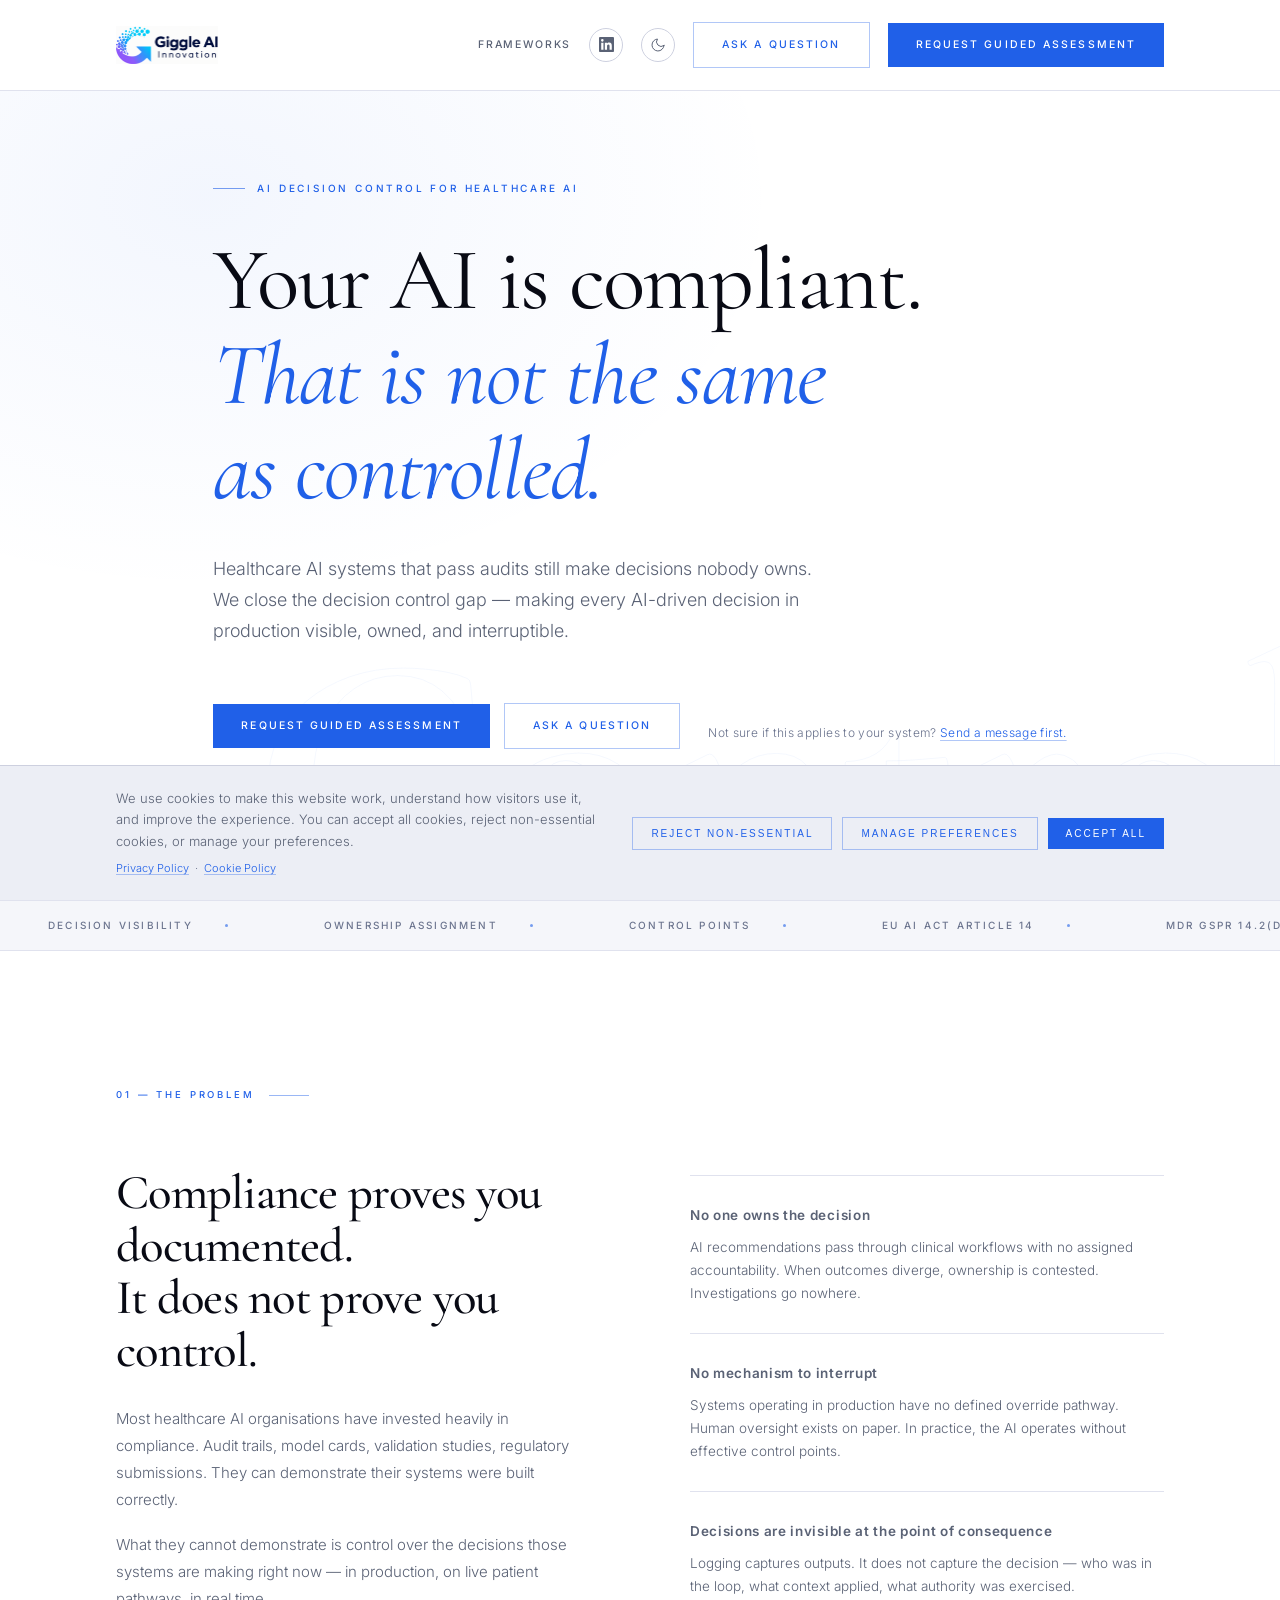
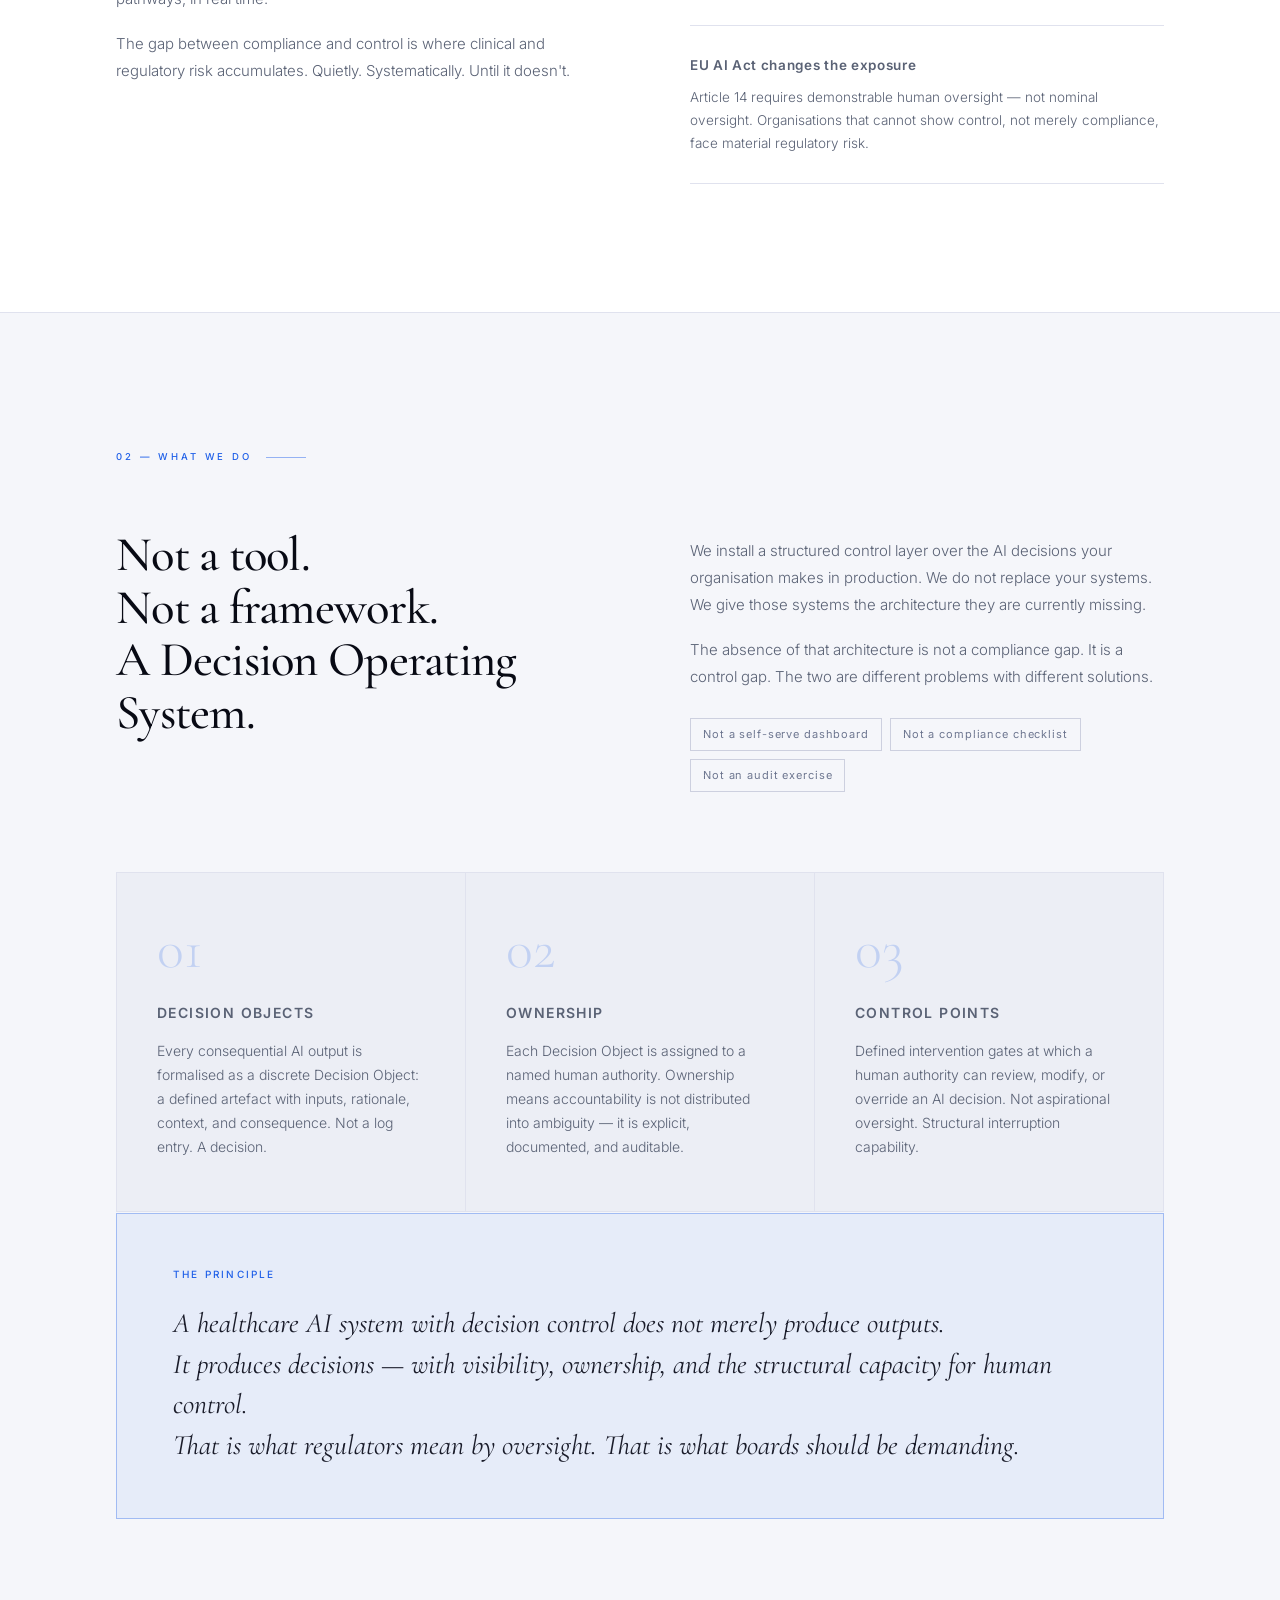
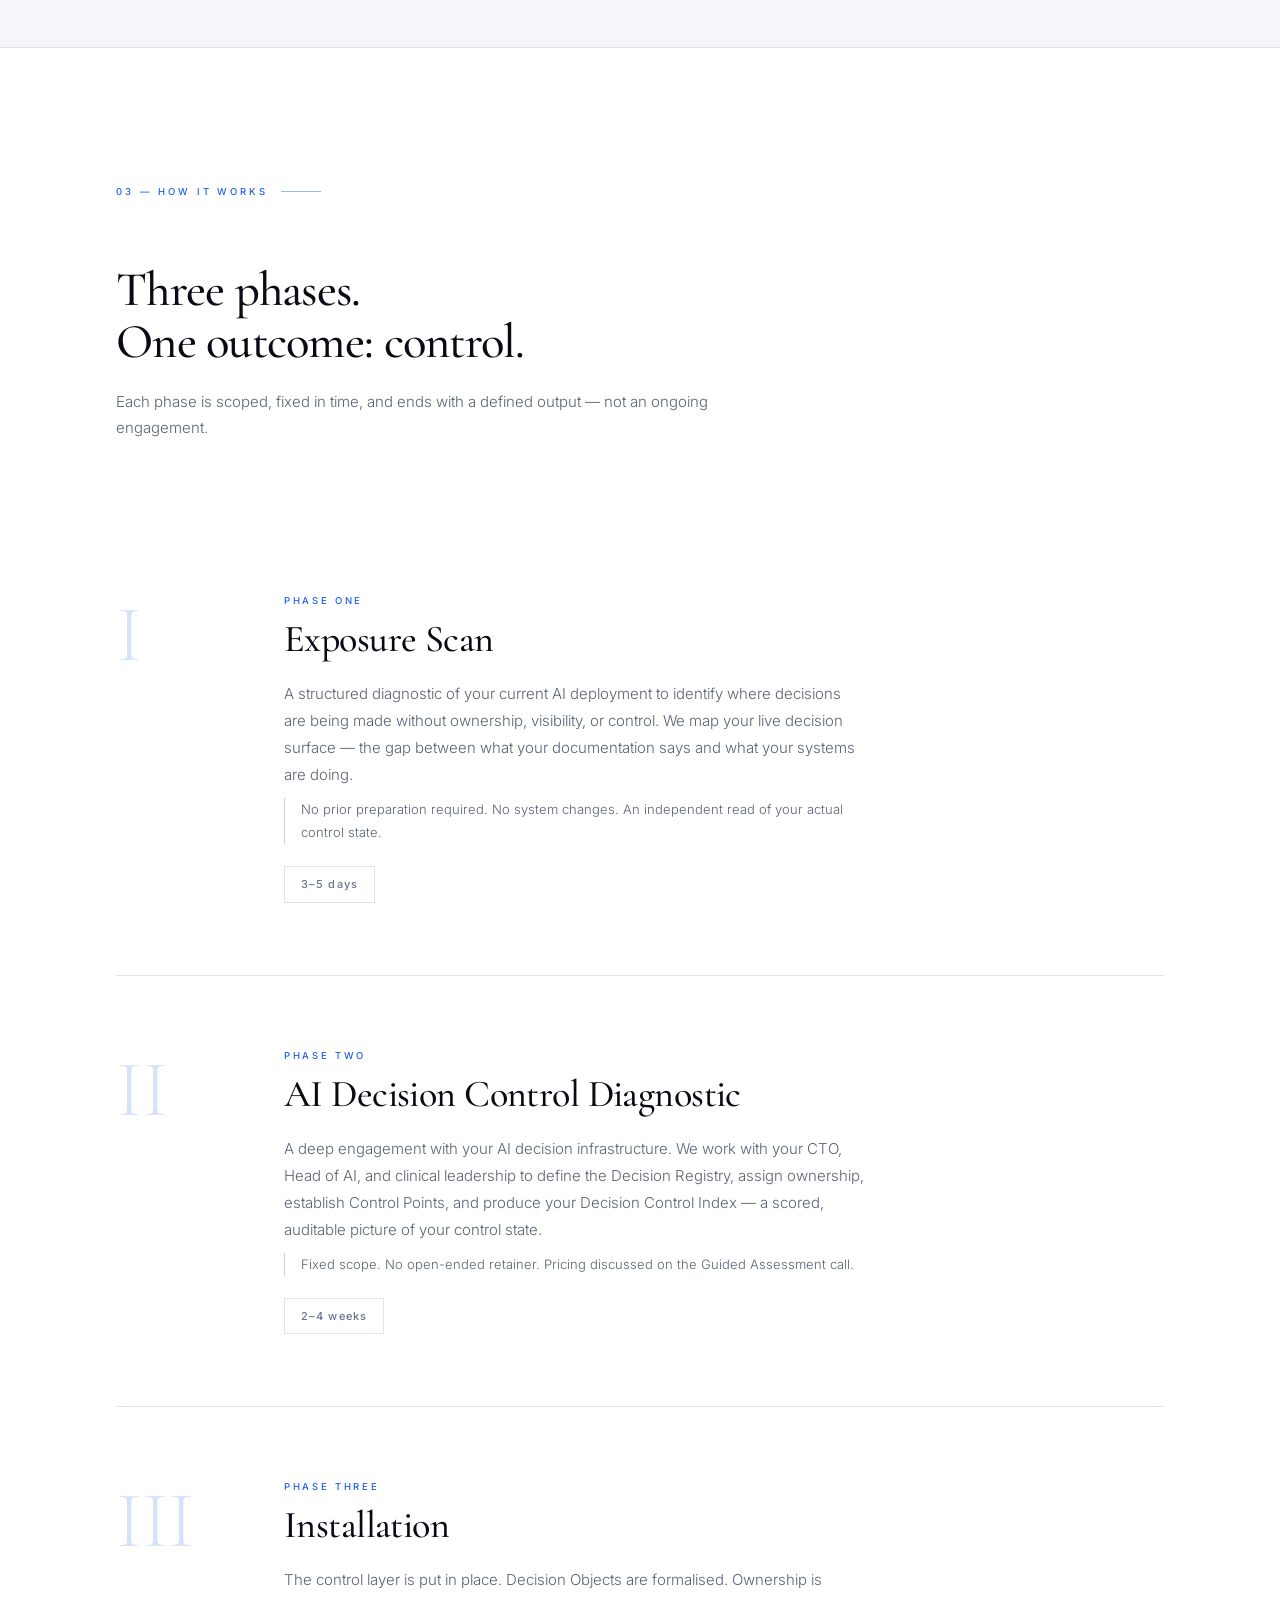
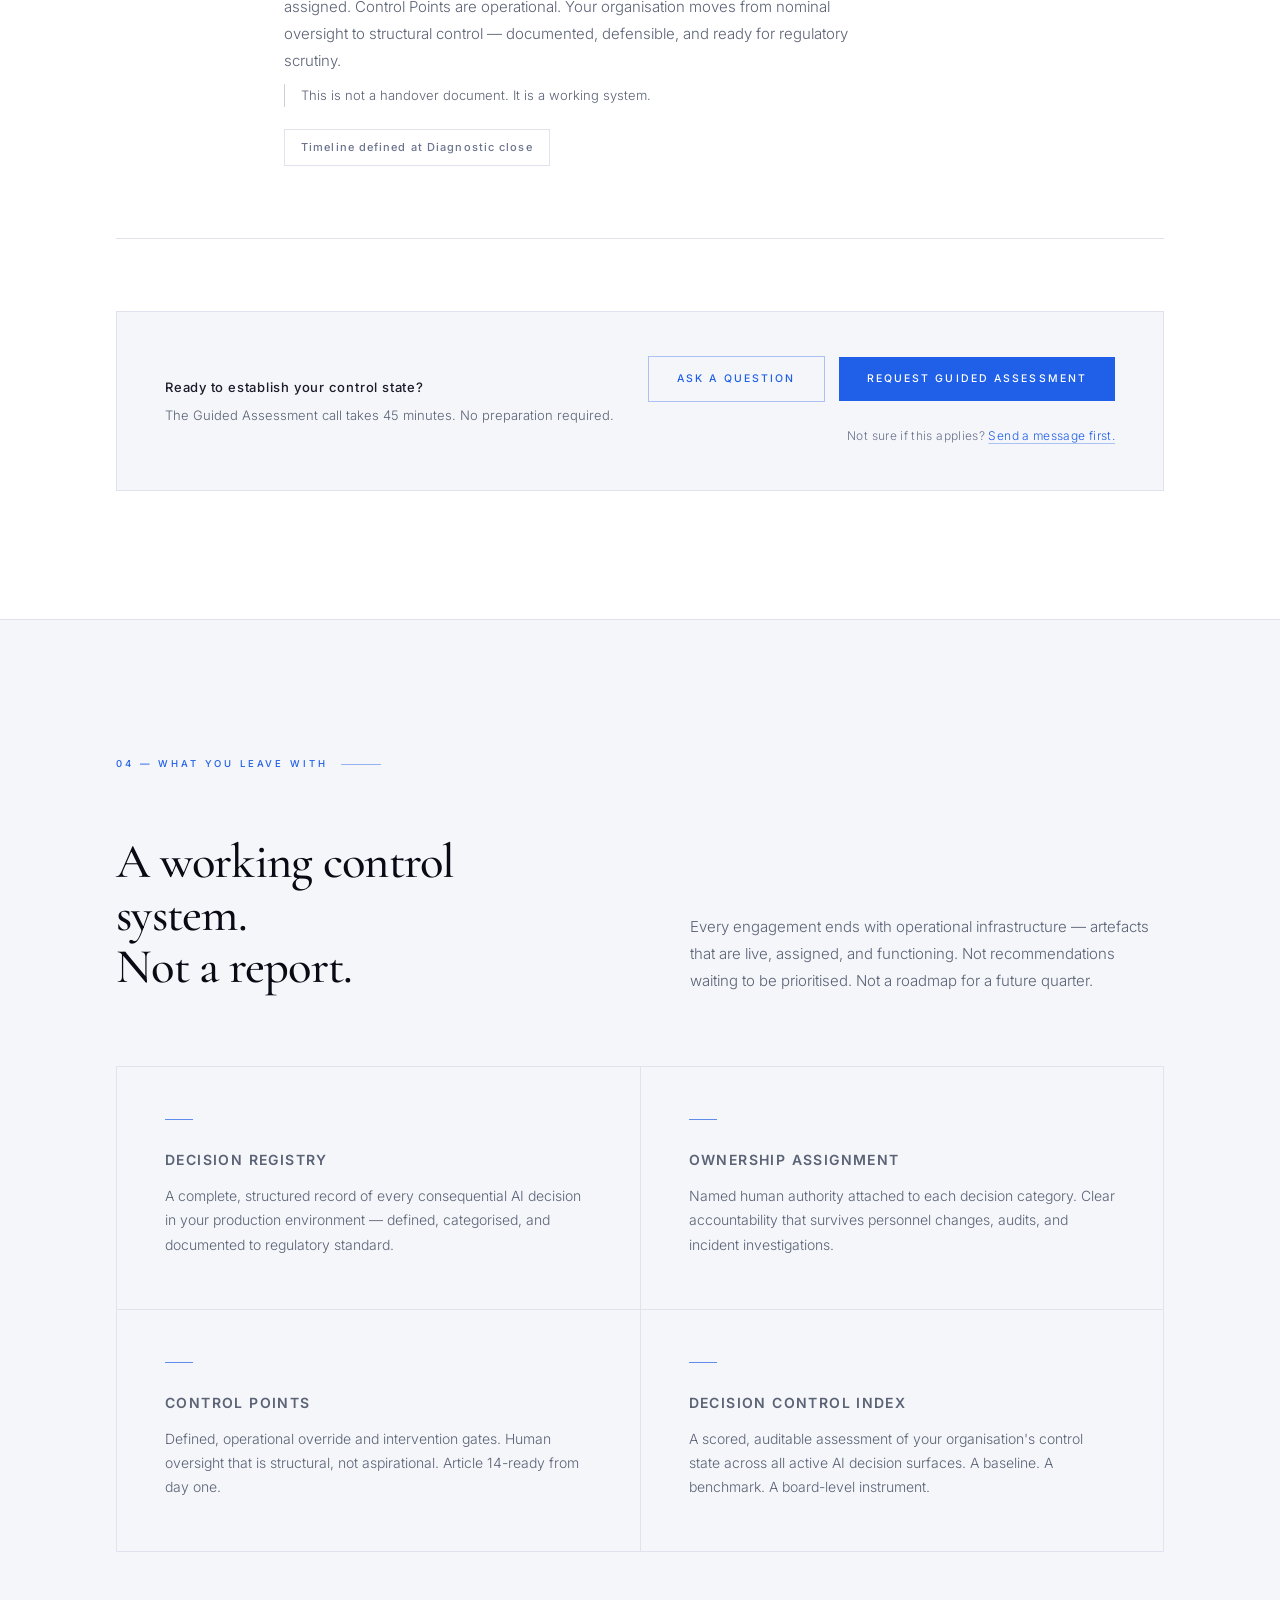
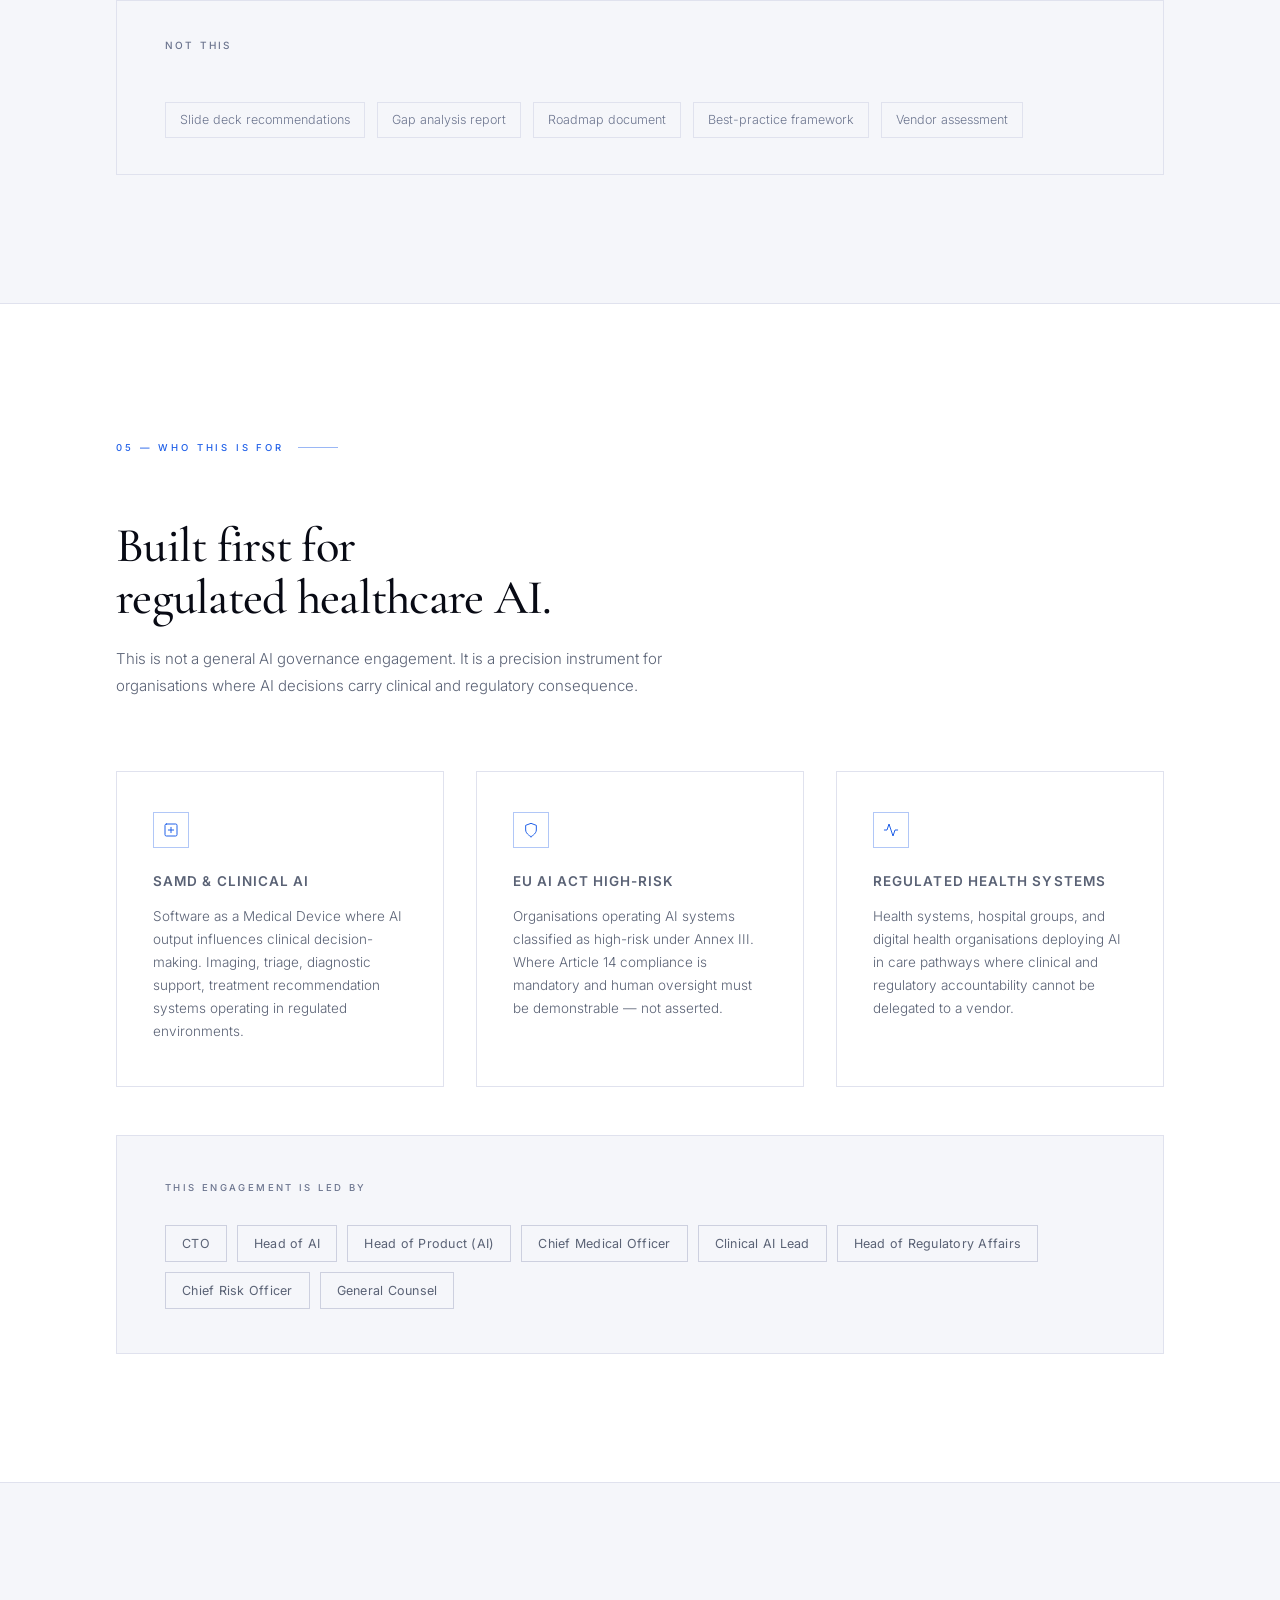
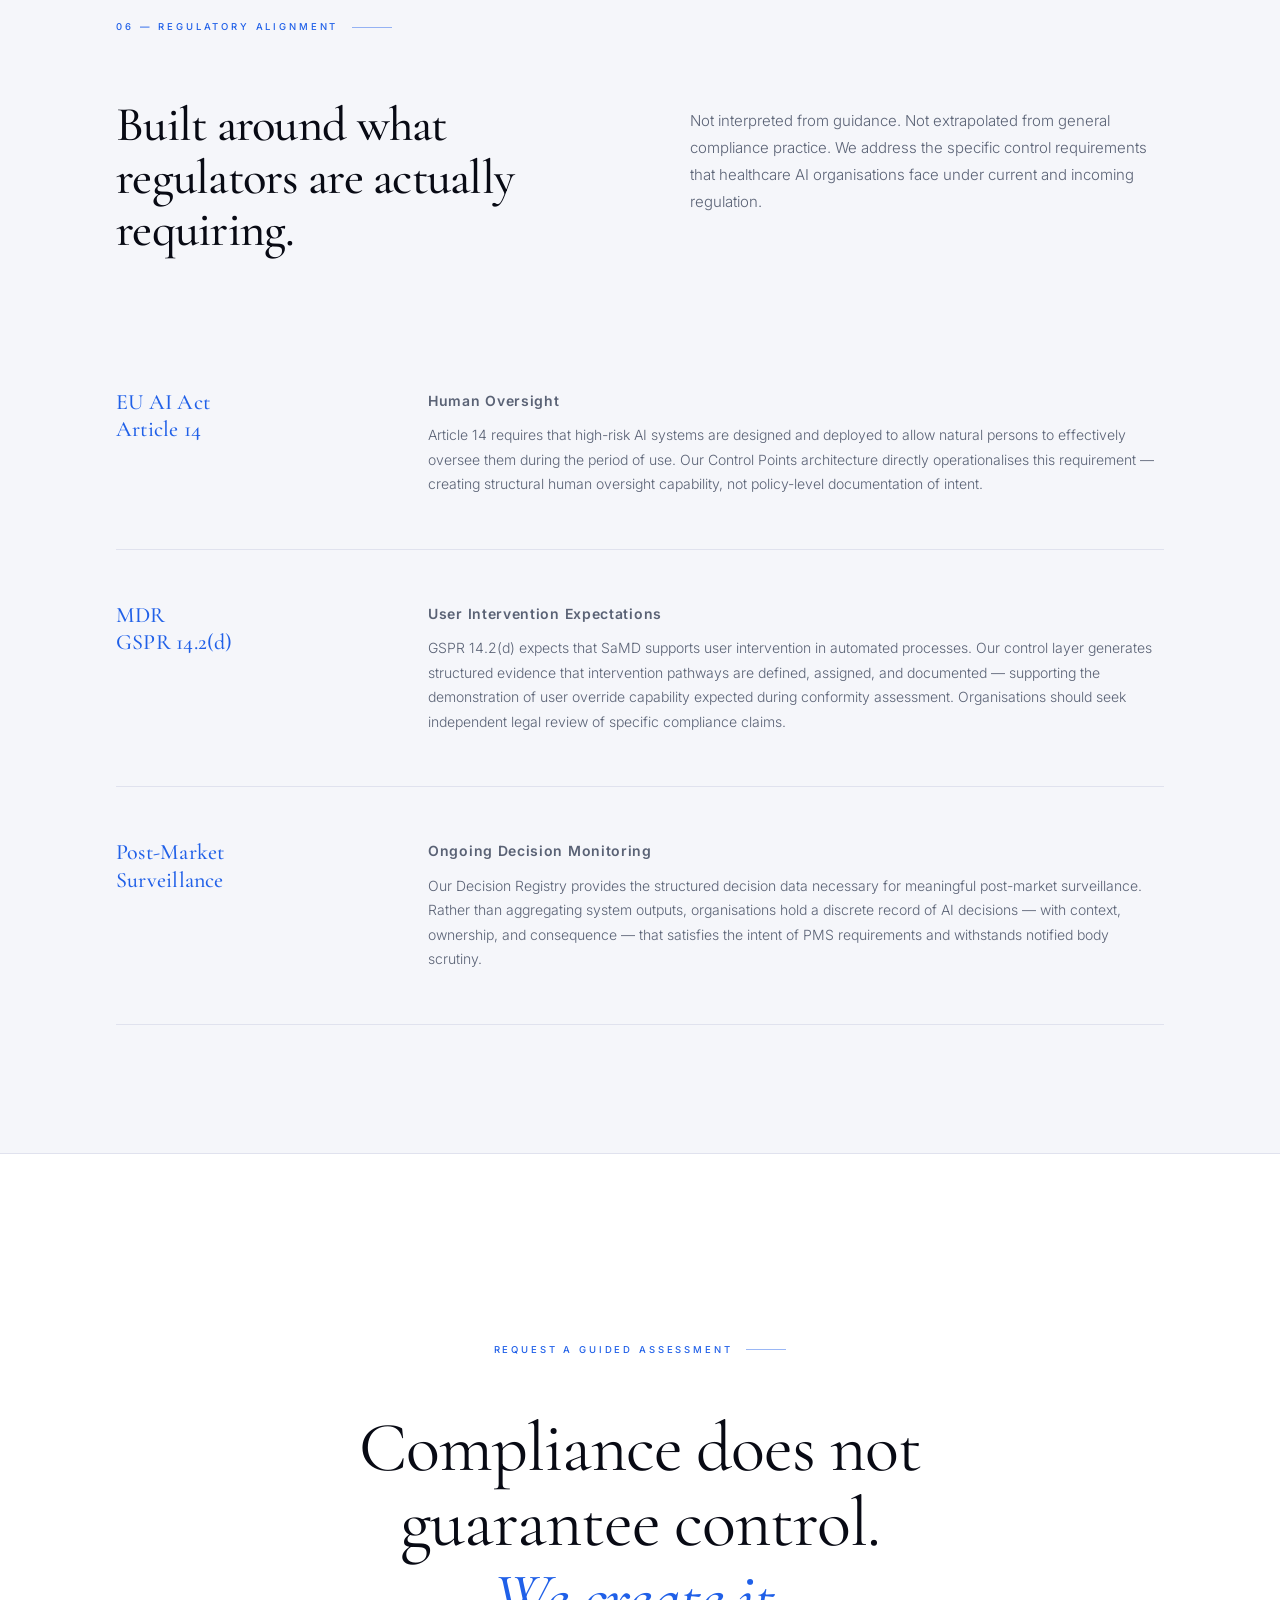
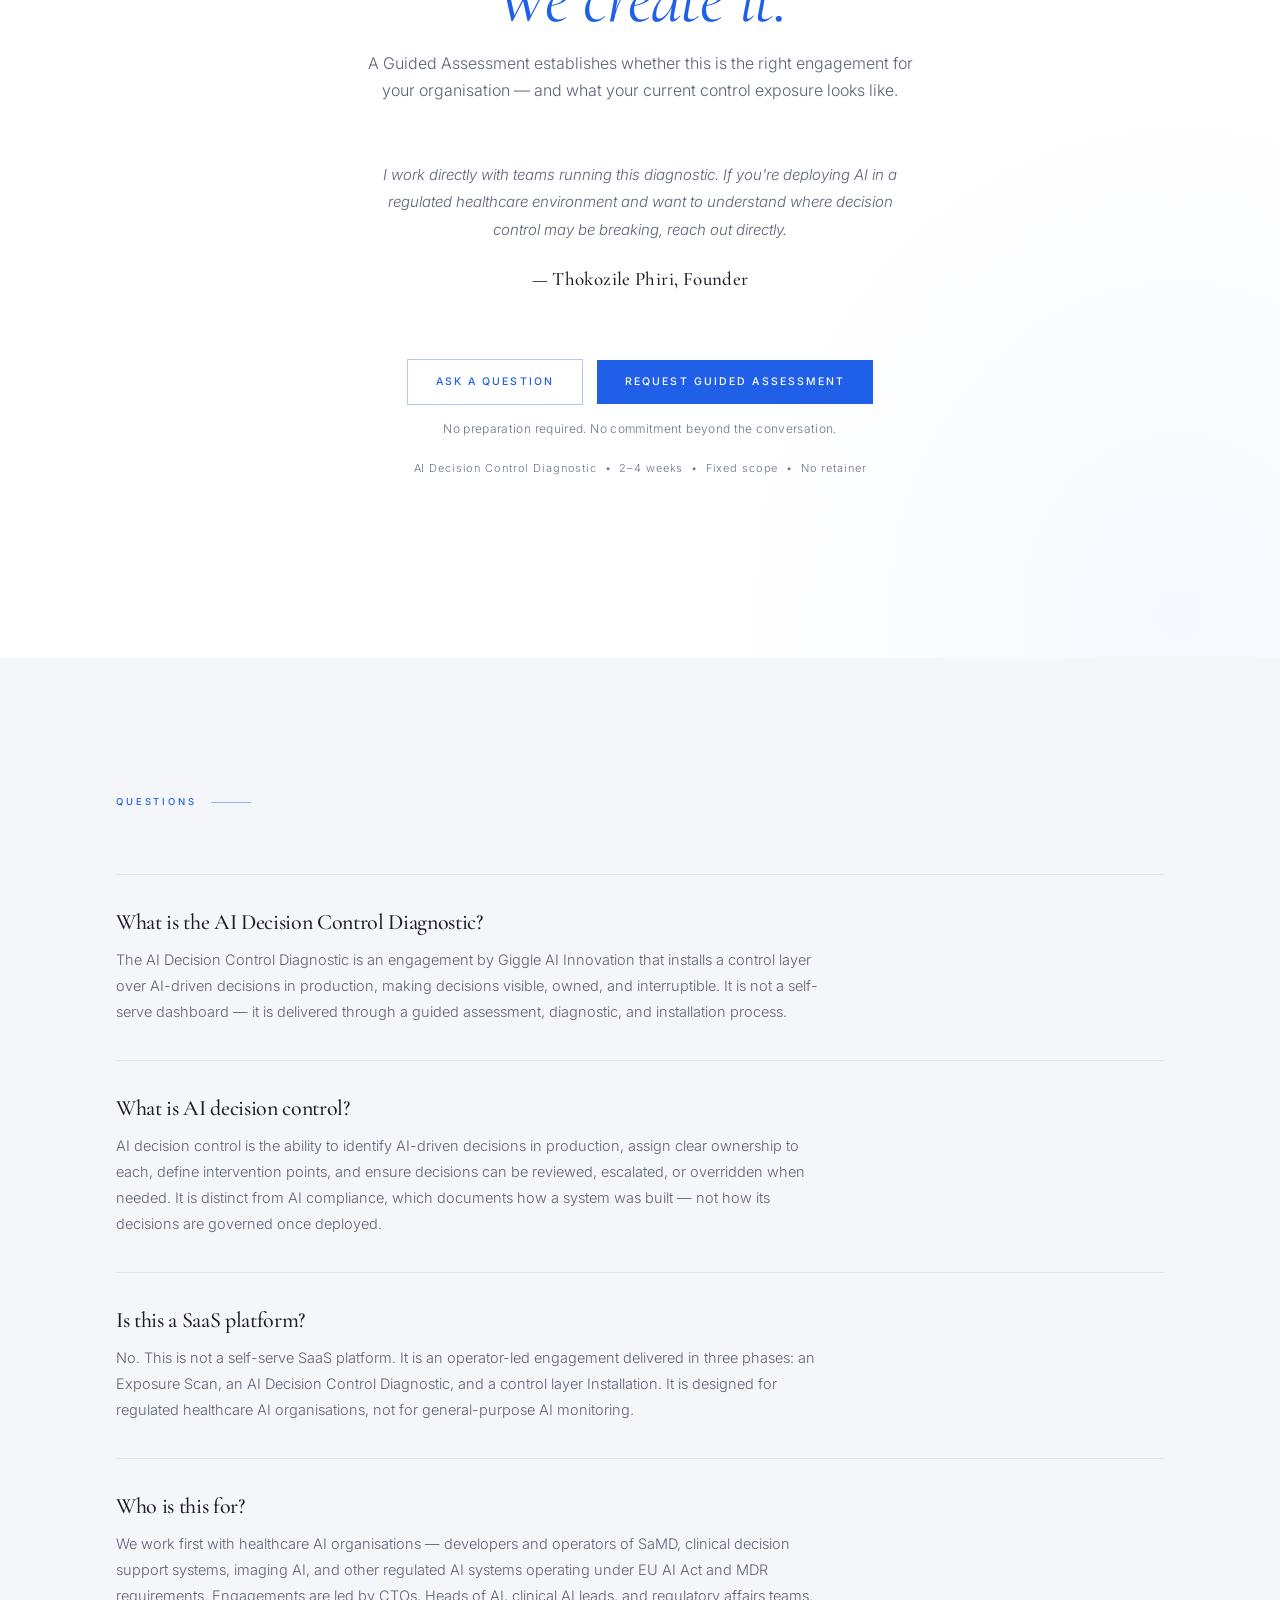
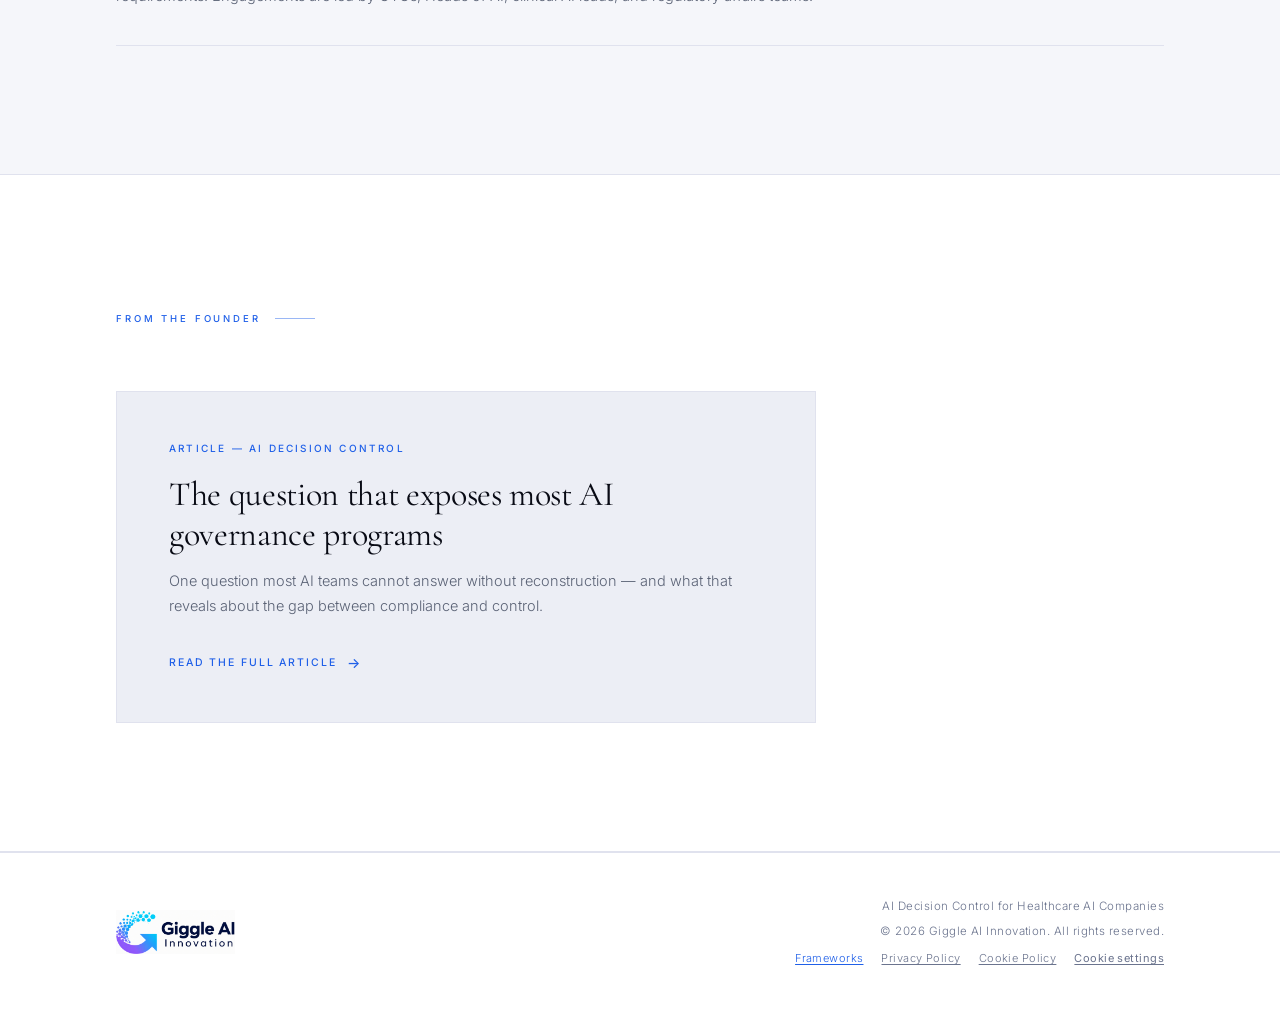
==== commit d8a10220: "Add Frameworks page with Decision Context Record™ Introduces frameworks.html — a dedicated infrastru" ====
--- a/index.html
+++ b/index.html
@@ -1537,7 +1537,8 @@
       <a href="/" aria-label="Giggle AI Innovation — Home">
         <img src="asset/Giggleaiinnovation-logo-dark.png" alt="Giggle AI Innovation" class="nav-logo-img" id="navLogo">
       </a>
-      <div style="display:flex; align-items:center; gap:12px;">
+      <div style="display:flex; align-items:center; gap:18px;">
+        <a href="frameworks.html" style="font-size:10.5px;font-weight:500;letter-spacing:.16em;text-transform:uppercase;color:var(--muted);transition:color .2s;" onmouseover="this.style.color='var(--cream)'" onmouseout="this.style.color='var(--muted)'">Frameworks</a>
         <a href="https://www.linkedin.com/company/giggle-ai-innovation" target="_blank" rel="noopener" class="social-link" aria-label="Giggle AI Innovation on LinkedIn">
           <svg viewBox="0 0 24 24" xmlns="http://www.w3.org/2000/svg"><path d="M20.447 20.452h-3.554v-5.569c0-1.328-.027-3.037-1.852-3.037-1.853 0-2.136 1.445-2.136 2.939v5.667H9.351V9h3.414v1.561h.046c.477-.9 1.637-1.85 3.37-1.85 3.601 0 4.267 2.37 4.267 5.455v6.286zM5.337 7.433a2.062 2.062 0 0 1-2.063-2.065 2.064 2.064 0 1 1 2.063 2.065zm1.782 13.019H3.555V9h3.564v11.452zM22.225 0H1.771C.792 0 0 .774 0 1.729v20.542C0 23.227.792 24 1.771 24h20.451C23.2 24 24 23.227 24 22.271V1.729C24 .774 23.2 0 22.222 0h.003z"/></svg>
         </a>
@@ -1982,6 +1983,7 @@
         <p>AI Decision Control for Healthcare AI Companies</p>
         <p style="margin-top:5px;">&copy; 2026 Giggle AI Innovation. All rights reserved.</p>
         <div class="footer-legal">
+          <a href="frameworks.html" class="cookie-settings-link" style="color:var(--gold);">Frameworks</a>
           <a href="privacy-policy.html" class="cookie-settings-link">Privacy Policy</a>
           <a href="cookie-policy.html" class="cookie-settings-link">Cookie Policy</a>
           <button id="cookie-settings-btn" class="cookie-settings-link">Cookie settings</button>
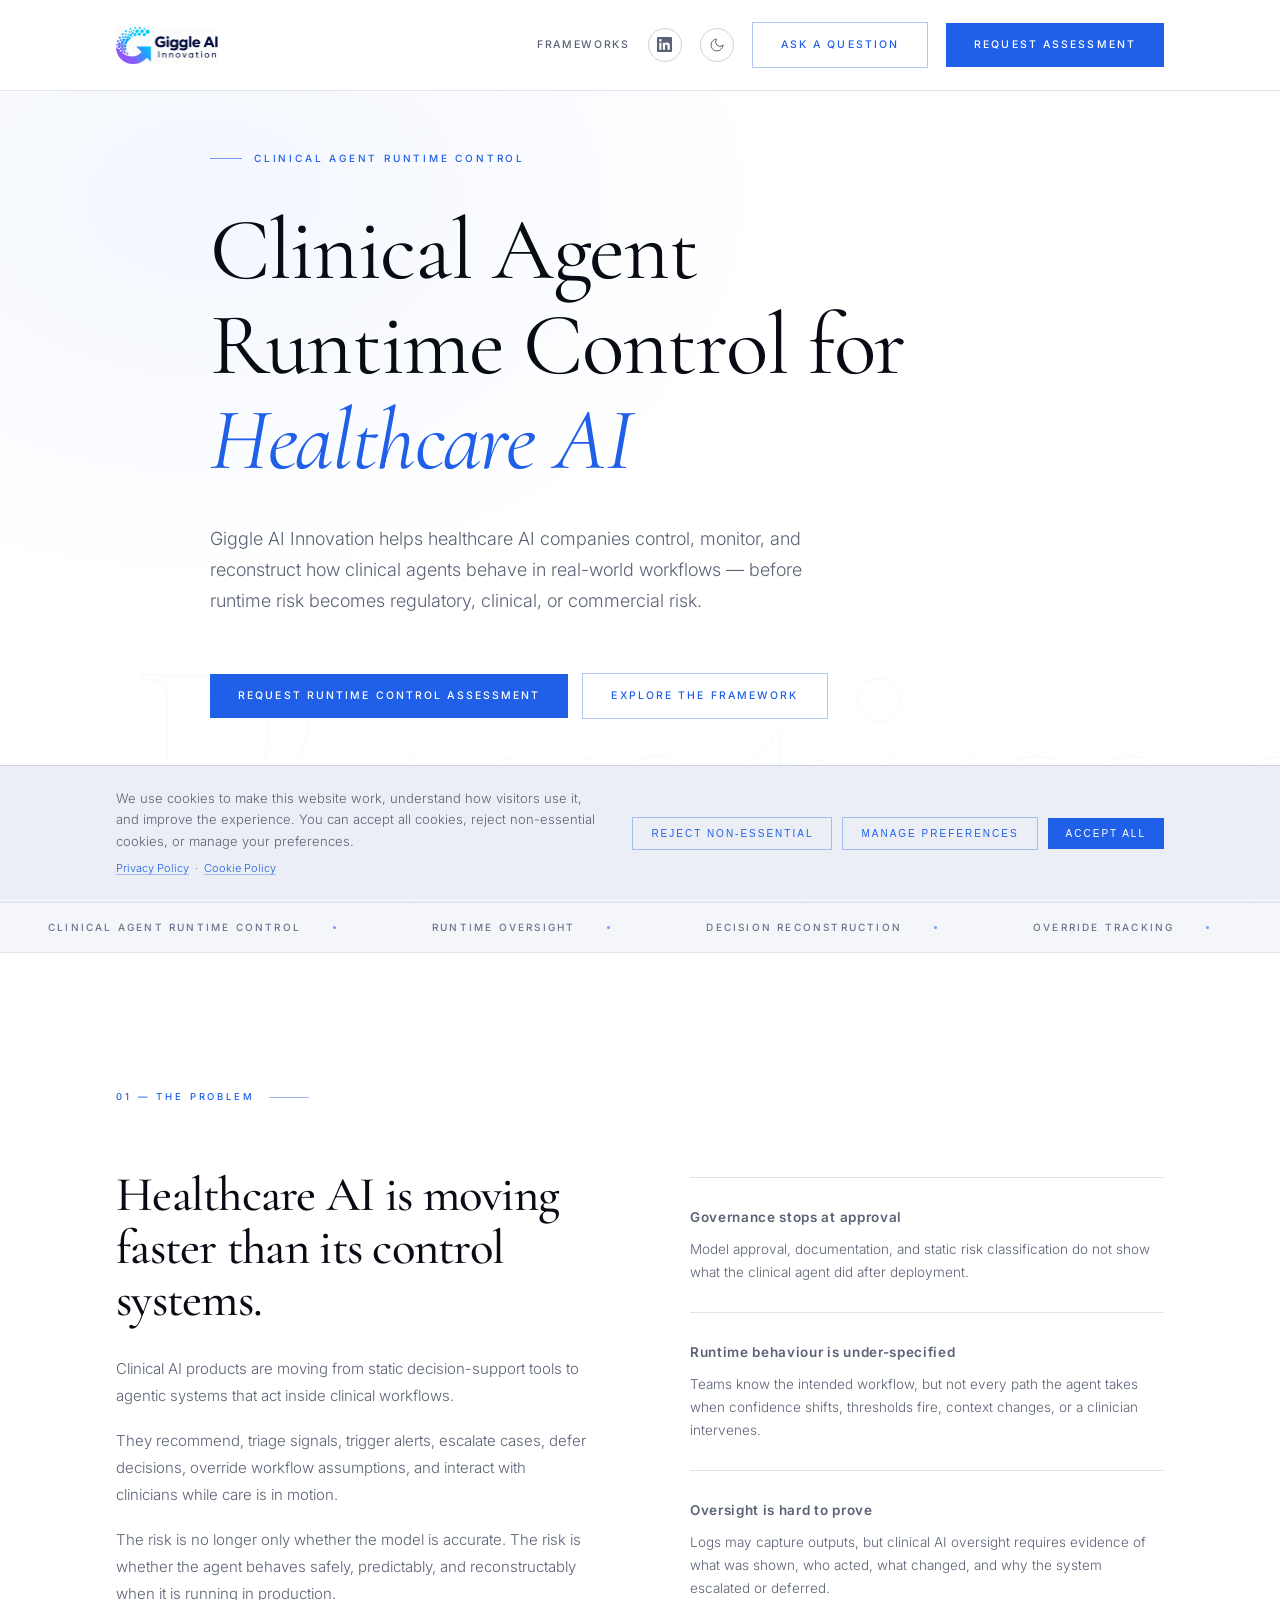
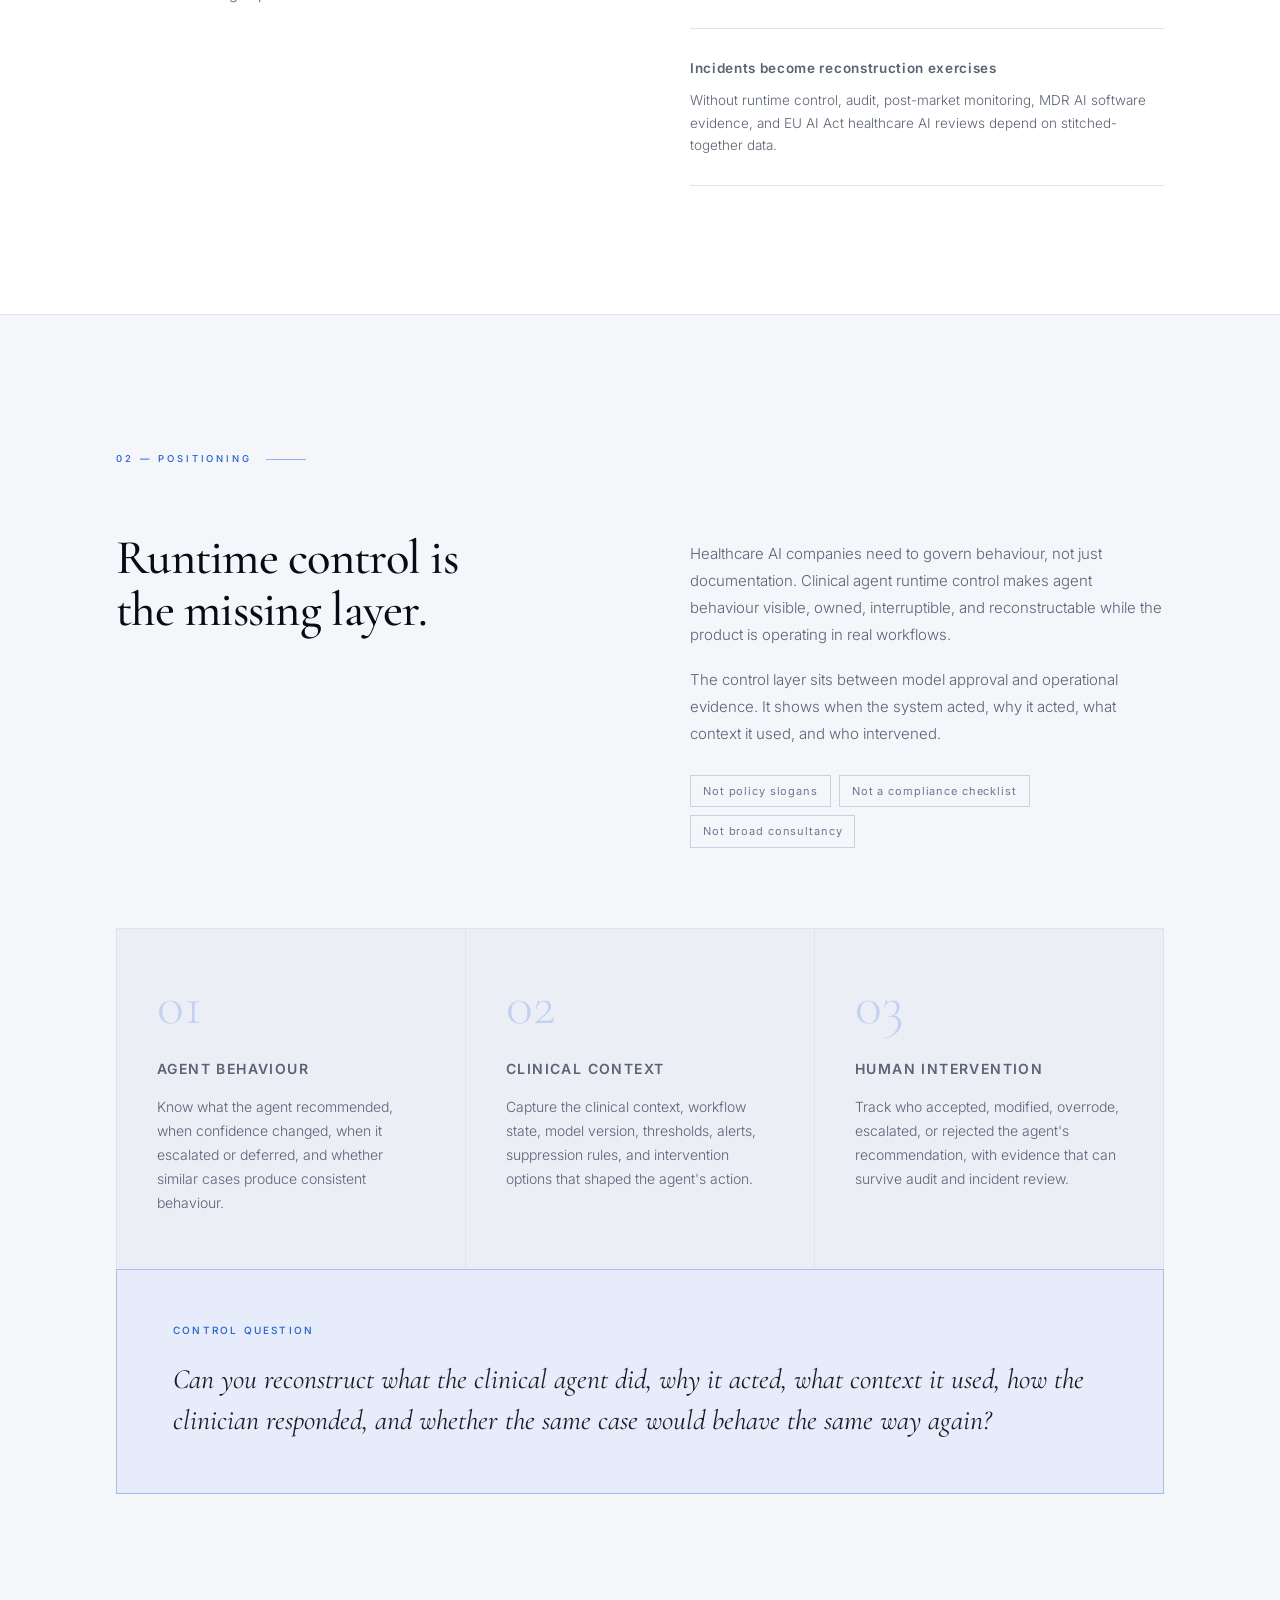
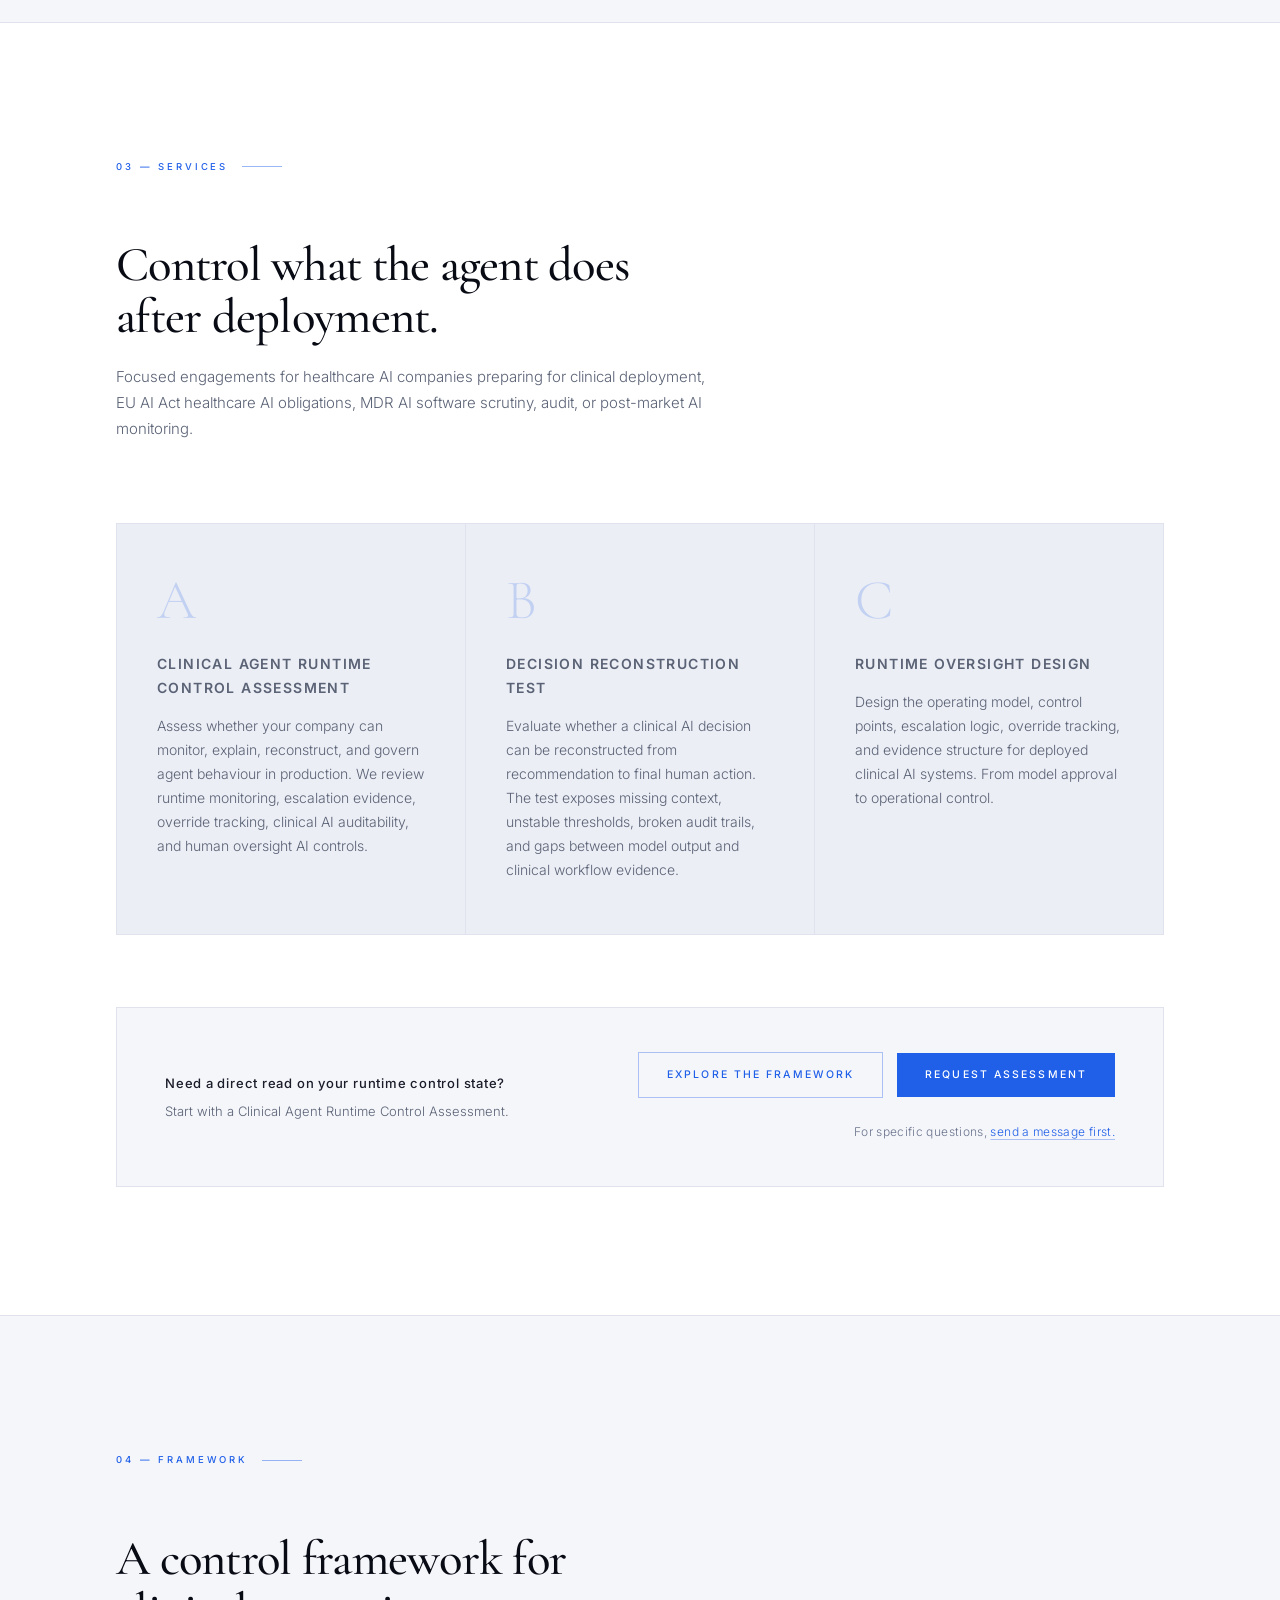
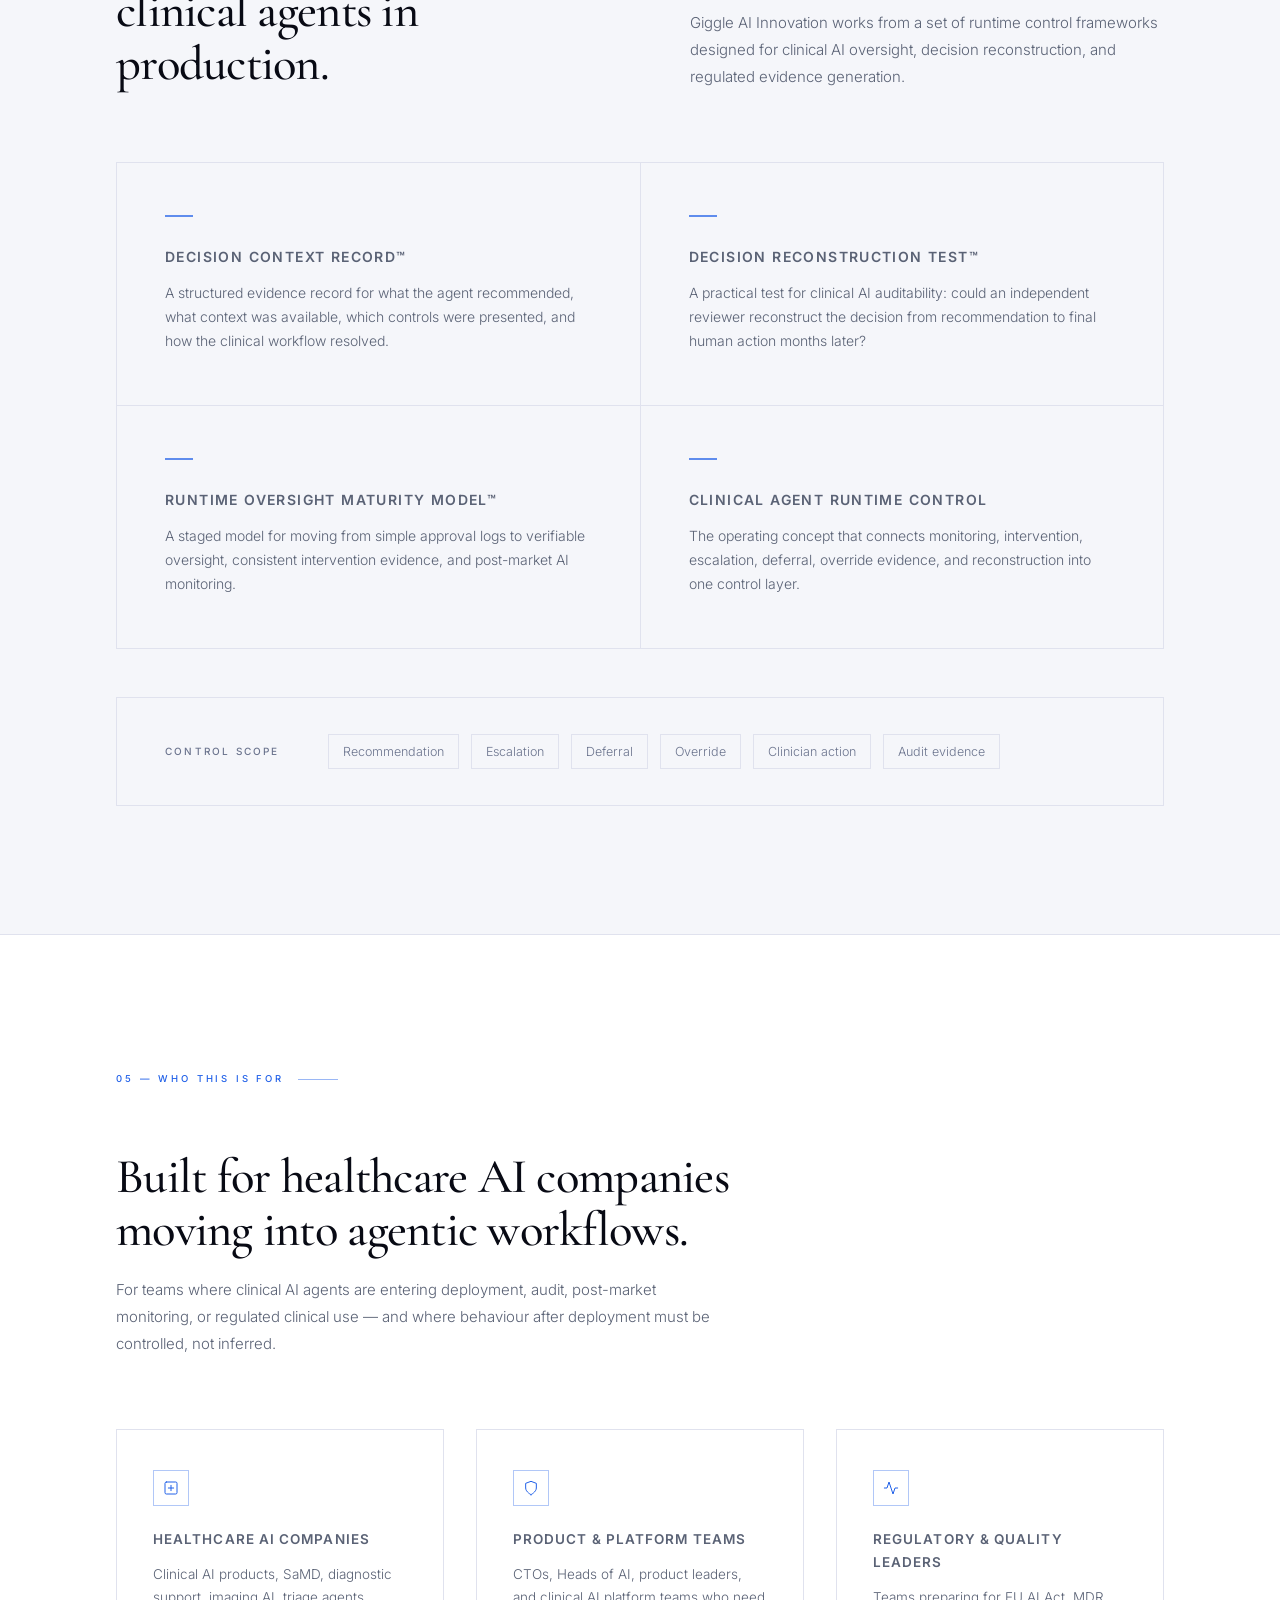
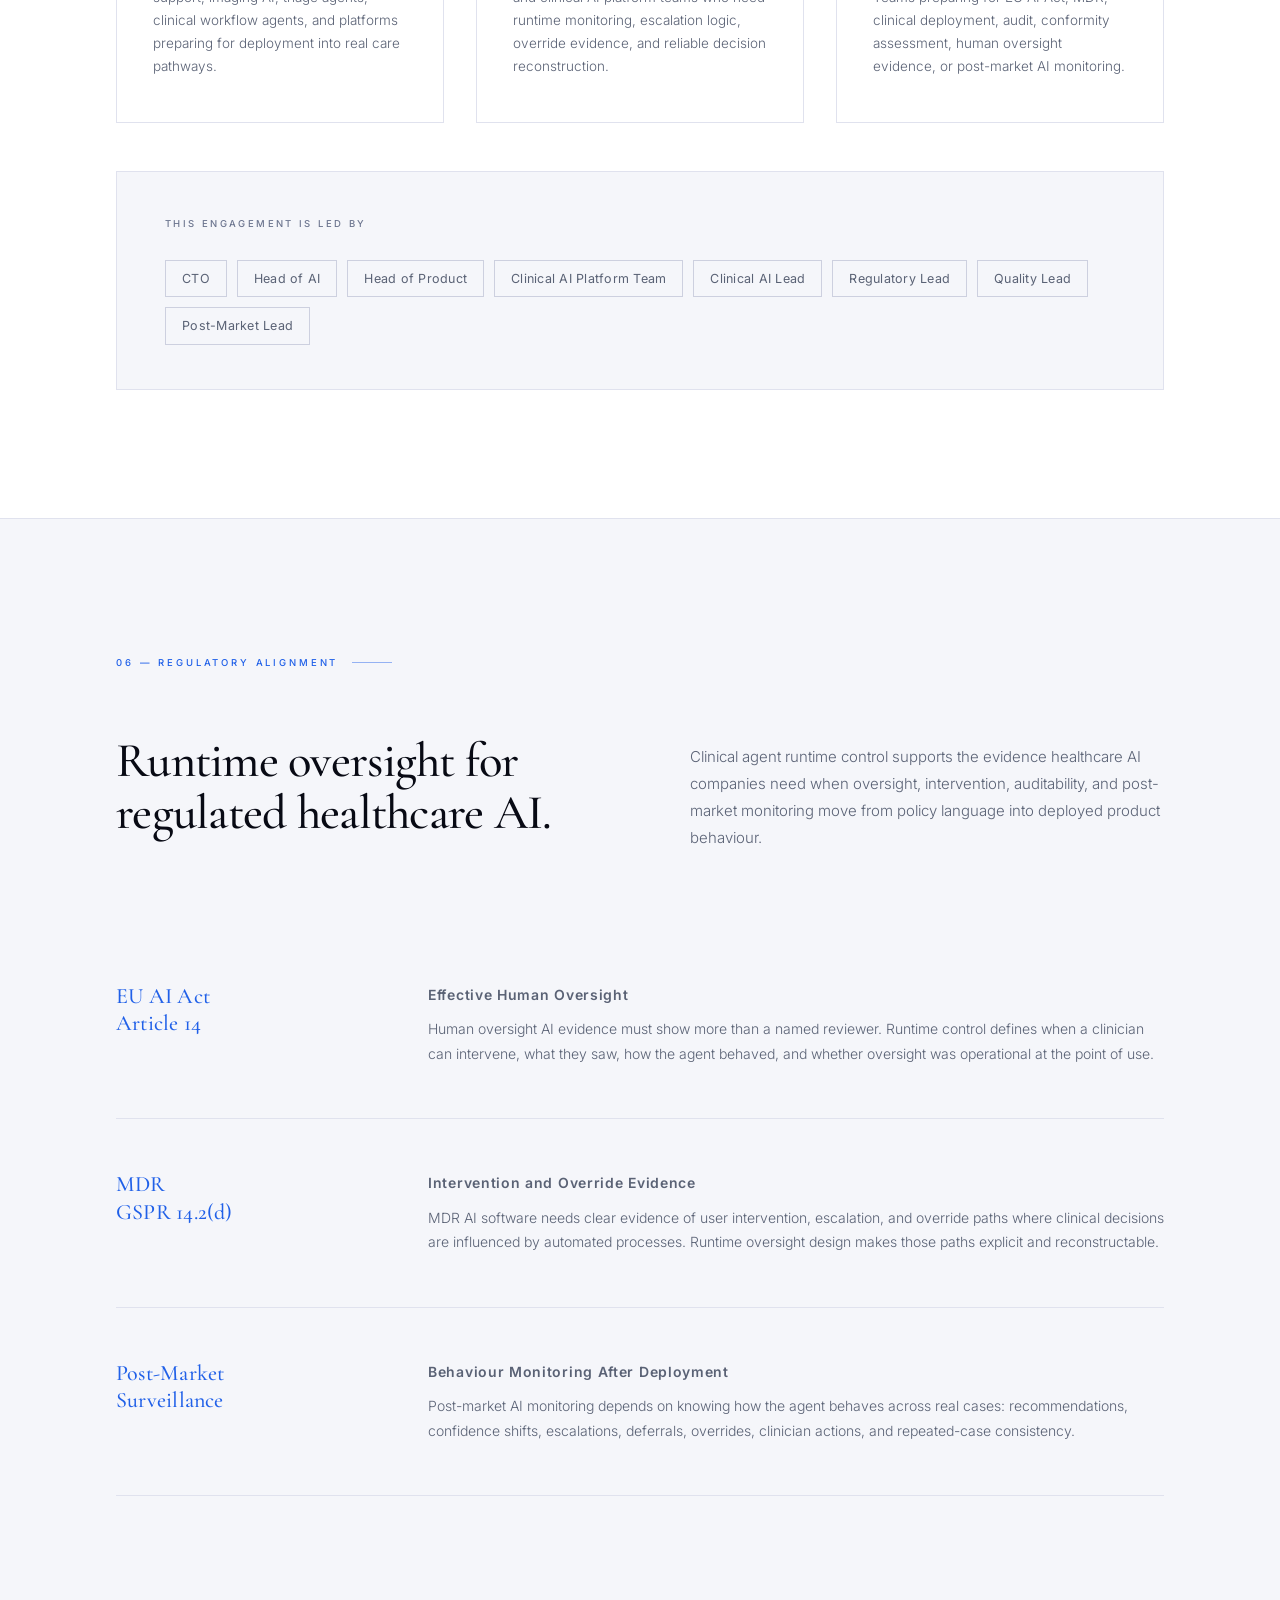
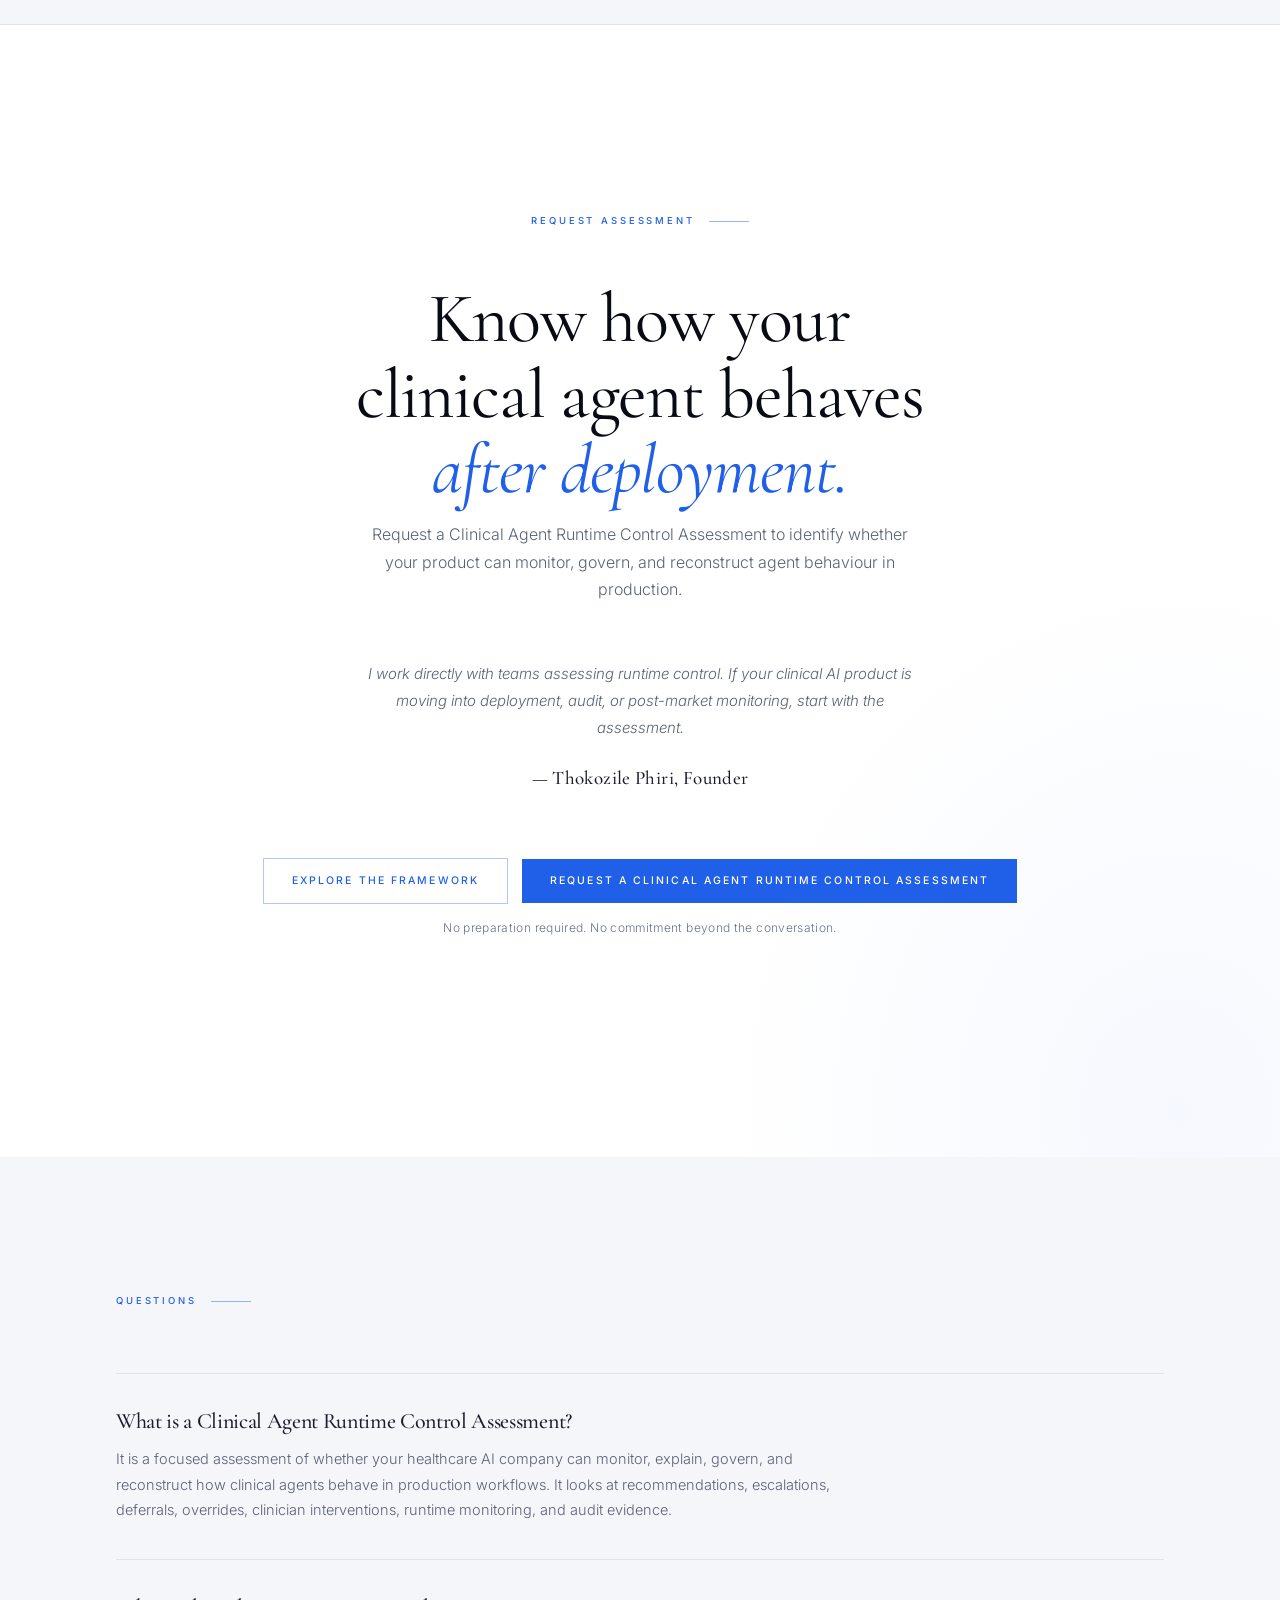
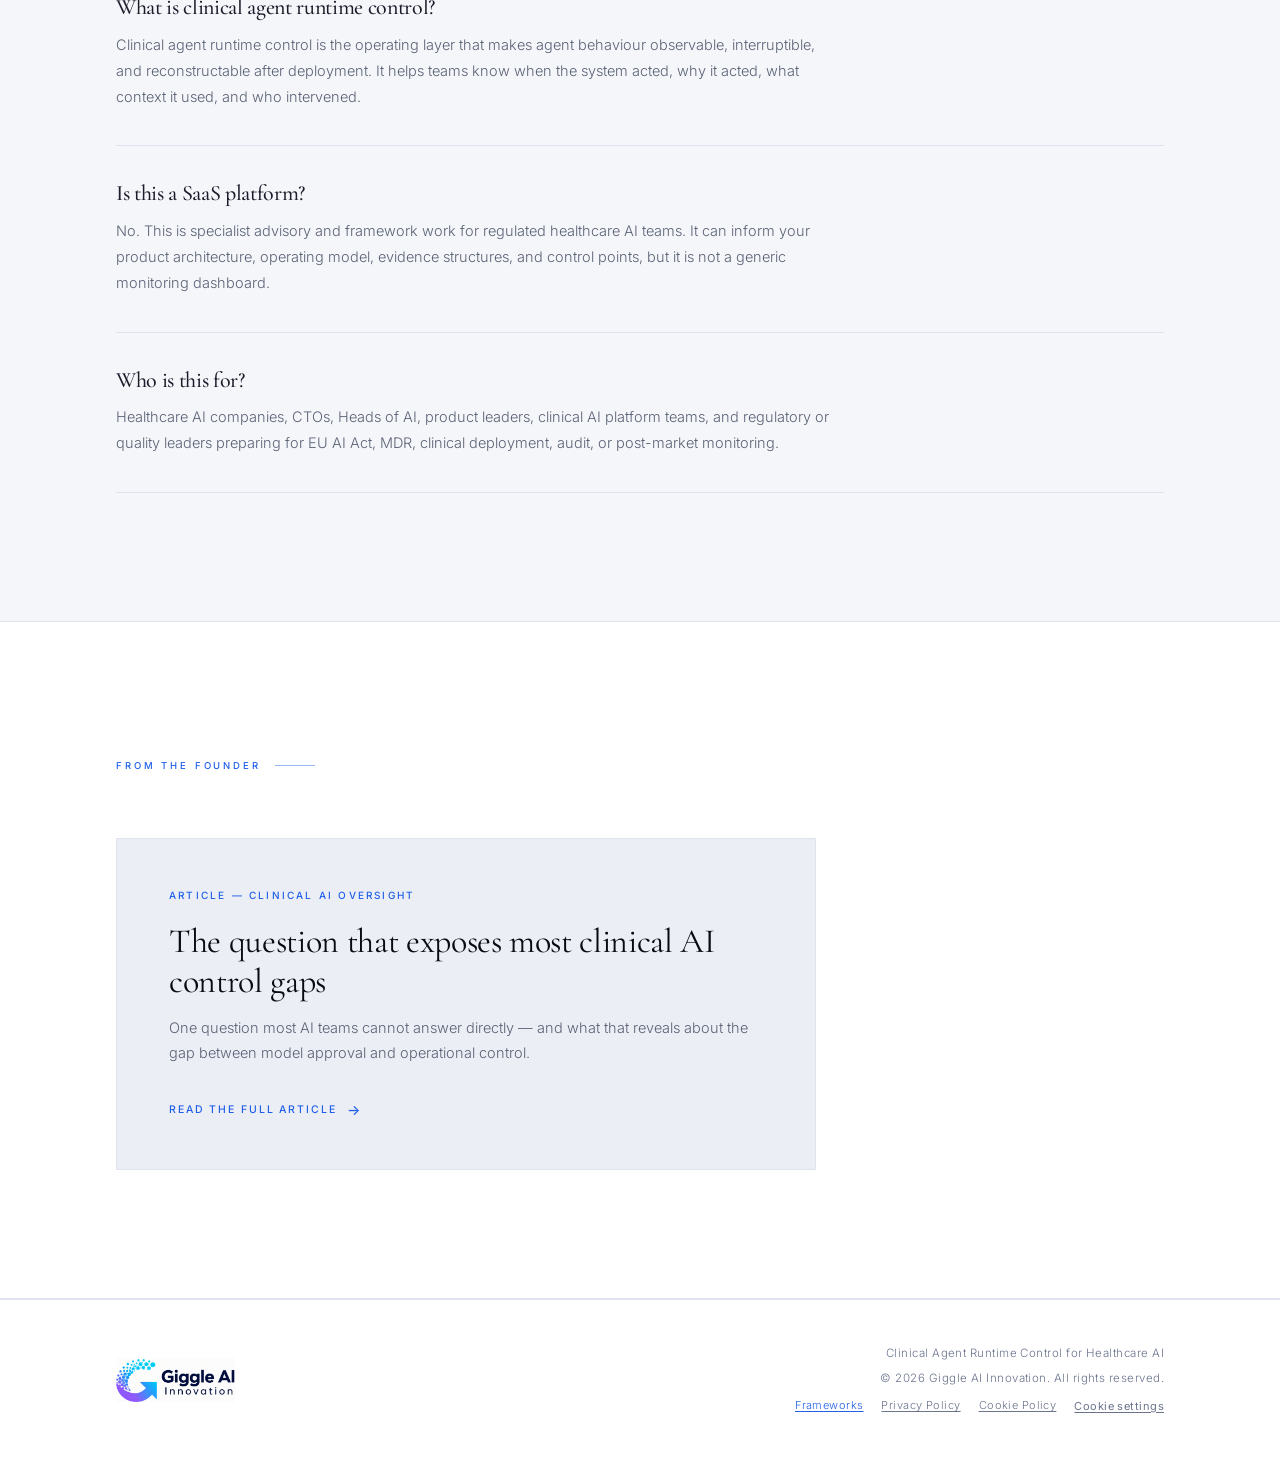
==== commit 2b0d1639: "update landing page" ====
--- a/index.html
+++ b/index.html
@@ -3,12 +3,13 @@
 <head>
   <meta charset="UTF-8">
   <meta name="viewport" content="width=device-width, initial-scale=1.0">
-  <meta name="description" content="Giggle AI Innovation closes the decision control gap for healthcare AI companies in production — making AI-driven decisions visible, owned, and interruptible under EU AI Act and MDR.">
-  <title>AI Decision Control for Healthcare AI Companies | Giggle AI Innovation</title>
+  <meta name="description" content="Clinical Agent Runtime Control for healthcare AI companies. Giggle AI Innovation helps teams control, monitor, and reconstruct clinical agent behaviour in production under EU AI Act, MDR, audit, and post-market pressure.">
+  <meta name="keywords" content="clinical agent runtime control, healthcare AI governance, clinical AI oversight, AI runtime monitoring, EU AI Act healthcare AI, MDR AI software, clinical AI auditability, decision reconstruction, human oversight AI, post-market AI monitoring">
+  <title>Clinical Agent Runtime Control for Healthcare AI | Giggle AI Innovation</title>
 
   <link rel="preconnect" href="https://fonts.googleapis.com">
   <link rel="preconnect" href="https://fonts.gstatic.com" crossorigin>
-  <link href="https://fonts.googleapis.com/css2?family=Cormorant+Garamond:ital,wght@0,300;0,400;0,500;0,600;1,300;1,400;1,500&family=Inter:wght@300;400;500;600&display=swap" rel="stylesheet">
+  <link href="https://fonts.googleapis.com/css2?family=Cormorant+Garamond:ital,wght@0,300;0,400;0,500;0,600;1,300;1,400;1,500&amp;family=Inter:wght@300;400;500;600&amp;display=swap" rel="stylesheet">
 
   <!-- Canonical -->
   <link rel="canonical" href="https://giggleaiinnovation.com">
@@ -16,15 +17,15 @@
   <!-- Open Graph -->
   <meta property="og:type"        content="website">
   <meta property="og:url"         content="https://giggleaiinnovation.com">
-  <meta property="og:title"       content="AI Decision Control for Healthcare AI Companies | Giggle AI Innovation">
-  <meta property="og:description" content="Giggle AI Innovation closes the decision control gap for healthcare AI companies in production — making AI-driven decisions visible, owned, and interruptible under EU AI Act and MDR.">
-  <meta property="og:image"       content="asset/GAMM Linkedin Cover.png">
+  <meta property="og:title"       content="Clinical Agent Runtime Control for Healthcare AI | Giggle AI Innovation">
+  <meta property="og:description" content="Control, monitor, and reconstruct how clinical agents behave in real-world healthcare workflows before runtime risk becomes regulatory, clinical, or commercial risk.">
+  <meta property="og:image"       content="https://giggleaiinnovation.com/asset/Giggleaiinnovation-logo-dark.png">
 
   <!-- Twitter / X -->
   <meta name="twitter:card"        content="summary_large_image">
-  <meta name="twitter:title"       content="AI Decision Control for Healthcare AI Companies | Giggle AI Innovation">
-  <meta name="twitter:description" content="Giggle AI Innovation closes the decision control gap for healthcare AI companies in production — making AI-driven decisions visible, owned, and interruptible under EU AI Act and MDR.">
-  <meta name="twitter:image"       content="asset/GAMM Linkedin Cover.png">
+  <meta name="twitter:title"       content="Clinical Agent Runtime Control for Healthcare AI | Giggle AI Innovation">
+  <meta name="twitter:description" content="Control, monitor, and reconstruct how clinical agents behave in real-world healthcare workflows before runtime risk becomes regulatory, clinical, or commercial risk.">
+  <meta name="twitter:image"       content="https://giggleaiinnovation.com/asset/Giggleaiinnovation-logo-dark.png">
 
   <style>
     /* ─── RESET ─────────────────────────────────────────────────────────────── */
@@ -360,7 +361,7 @@
       .problem-grid { grid-template-columns: 1fr; gap: 56px; }
     }
 
-    /* ─── SECTION 2: WHAT GAMM IS ────────────────────────────────────────────── */
+    /* ─── SECTION 2: POSITIONING ─────────────────────────────────────────────── */
     .what-intro {
       display: grid;
       grid-template-columns: 1fr 1fr;
@@ -459,14 +460,14 @@
       line-height: 1.72;
     }
 
-    .gamm-principle {
+    .control-principle {
       margin-top: 1px;
       background: var(--gold-faint);
       border: 1px solid var(--gold-dim);
       padding: 52px 56px;
     }
 
-    .gamm-principle-label {
+    .control-principle-label {
       font-size: 10px;
       font-weight: 500;
       letter-spacing: .22em;
@@ -476,7 +477,7 @@
       display: block;
     }
 
-    .gamm-principle blockquote {
+    .control-principle blockquote {
       font-family: 'Cormorant Garamond', serif;
       font-size: clamp(20px, 2.4vw, 28px);
       font-weight: 400;
@@ -488,7 +489,7 @@
     @media (max-width: 860px) {
       .what-intro { grid-template-columns: 1fr; gap: 48px; }
       .pillars { grid-template-columns: 1fr; }
-      .gamm-principle { padding: 36px 28px; }
+      .control-principle { padding: 36px 28px; }
     }
 
     /* ─── SECTION 3: HOW IT WORKS ────────────────────────────────────────────── */
@@ -681,6 +682,8 @@
       text-decoration-color: rgba(255,255,255,.14);
     }
 
+    .control-scope-items .deliv-not-item { text-decoration: none; }
+
     @media (max-width: 860px) {
       .deliv-header { grid-template-columns: 1fr; gap: 32px; }
       .deliv-grid { grid-template-columns: 1fr; }
@@ -1079,7 +1082,7 @@
     .problem-h2 { text-align: center; }
     .problem-body { text-align: center; }
 
-    /* What GAMM is */
+    /* Positioning */
     .what-h2 { text-align: center; }
     .what-body { text-align: center; }
     .not-tags { justify-content: center; }
@@ -1476,11 +1479,11 @@
       "@type": "Person",
       "name": "Thokozile Phiri"
     },
-    "description": "Giggle AI Innovation closes the decision control gap for healthcare AI companies in production.",
+    "description": "Giggle AI Innovation helps healthcare AI companies control clinical agents at runtime.",
     "hasOfferCatalog": {
       "@type": "OfferCatalog",
-      "name": "AI Decision Control Diagnostic",
-      "description": "Giggle AI Innovation installs a structured control layer over healthcare AI decisions in production. We define Decision Objects, assign ownership, and establish Control Points to satisfy EU AI Act Article 14 human oversight and MDR user intervention requirements.",
+      "name": "Clinical Agent Runtime Control Assessment",
+      "description": "Giggle AI Innovation assesses and designs runtime control for clinical AI agents, including decision reconstruction, escalation logic, override tracking, human oversight evidence, and post-market AI monitoring for EU AI Act healthcare AI and MDR AI software environments.",
       "url": "https://giggleaiinnovation.com"
     }
   }
@@ -1494,18 +1497,18 @@
     "mainEntity": [
       {
         "@type": "Question",
-        "name": "What is the AI Decision Control Diagnostic?",
+        "name": "What is a Clinical Agent Runtime Control Assessment?",
         "acceptedAnswer": {
           "@type": "Answer",
-          "text": "The AI Decision Control Diagnostic is a service by Giggle AI Innovation that installs a control layer over AI-driven decisions in production, making decisions visible, owned, and interruptible. It is not a self-serve SaaS platform — it is delivered through a guided assessment, diagnostic, and installation process."
+          "text": "A Clinical Agent Runtime Control Assessment evaluates whether a healthcare AI company can monitor, explain, reconstruct, and govern how clinical agents behave in production workflows, including recommendations, escalations, deferrals, overrides, clinician interventions, and audit evidence."
         }
       },
       {
         "@type": "Question",
-        "name": "What is AI decision control?",
+        "name": "What is clinical agent runtime control?",
         "acceptedAnswer": {
           "@type": "Answer",
-          "text": "AI decision control is the ability to identify AI-driven decisions in production, assign clear ownership, define intervention points, and ensure decisions can be reviewed, escalated, or overridden when needed. It is distinct from AI compliance, which documents how a system was built rather than how its decisions are governed in production."
+          "text": "Clinical agent runtime control is the operating layer that makes clinical AI agent behaviour observable, governable, interruptible, and reconstructable after deployment. It focuses on what the agent did, why it acted, what context it used, who intervened, and whether the decision can be reconstructed later."
         }
       },
       {
@@ -1513,7 +1516,7 @@
         "name": "Is this a SaaS platform?",
         "acceptedAnswer": {
           "@type": "Answer",
-          "text": "The AI Decision Control Diagnostic is not a self-serve SaaS platform. It is an operator-led engagement delivered through three phases: an Exposure Scan, an AI Decision Control Diagnostic, and a control layer Installation. It is designed for healthcare AI organisations operating under regulatory pressure, not for general-purpose AI monitoring."
+          "text": "No. Giggle AI Innovation provides specialist advisory and control framework work for regulated healthcare AI teams. The work can inform product architecture, evidence structures, and operational controls, but it is not a generic dashboard or broad AI governance platform."
         }
       },
       {
@@ -1521,7 +1524,7 @@
         "name": "Who is this for?",
         "acceptedAnswer": {
           "@type": "Answer",
-          "text": "We work first with healthcare AI organisations, including developers and operators of SaMD, clinical decision support systems, imaging AI, and other regulated AI systems operating under EU AI Act and MDR requirements. It is relevant to CTOs, Heads of AI, clinical AI leads, and regulatory affairs teams."
+          "text": "This is for healthcare AI companies, CTOs, Heads of AI, product leaders, clinical AI platform teams, and regulatory or quality leaders preparing for EU AI Act, MDR, clinical deployment, audit, post-market monitoring, or clinical AI oversight."
         }
       }
     ]
@@ -1546,8 +1549,8 @@
           <svg class="icon-sun" viewBox="0 0 24 24"><circle cx="12" cy="12" r="4"/><line x1="12" y1="2" x2="12" y2="4"/><line x1="12" y1="20" x2="12" y2="22"/><line x1="4.22" y1="4.22" x2="5.64" y2="5.64"/><line x1="18.36" y1="18.36" x2="19.78" y2="19.78"/><line x1="2" y1="12" x2="4" y2="12"/><line x1="20" y1="12" x2="22" y2="12"/><line x1="4.22" y1="19.78" x2="5.64" y2="18.36"/><line x1="18.36" y1="5.64" x2="19.78" y2="4.22"/></svg>
           <svg class="icon-moon" viewBox="0 0 24 24"><path d="M21 12.79A9 9 0 1 1 11.21 3 7 7 0 0 0 21 12.79z"/></svg>
         </button>
-        <a href="mailto:info@giggleaiinnovation.com?subject=GAMM%20-%20Decision%20Control%20Question" class="btn btn-outline nav-ask">Ask a Question</a>
-        <a href="https://calendly.com/thokozile/ai-decision-system-diagnostic-intro-call" target="_blank" rel="noopener" class="btn btn-gold">Request Guided Assessment</a>
+        <a href="mailto:info@giggleaiinnovation.com?subject=Clinical%20Agent%20Runtime%20Control%20Question" class="btn btn-outline nav-ask">Ask a Question</a>
+        <a href="https://calendly.com/thokozile/ai-decision-system-diagnostic-intro-call" target="_blank" rel="noopener" class="btn btn-gold">Request Assessment</a>
       </div>
     </div>
   </div>
@@ -1558,26 +1561,27 @@
 <section id="hero">
   <div class="wrap">
     <div class="hero-inner">
-      <p class="eyebrow">AI Decision Control for Healthcare AI</p>
+      <p class="eyebrow">Clinical Agent Runtime Control</p>
       <h1 class="hero-h1">
-        Your AI is compliant.<br>
-        <em>That is not the same<br>as controlled.</em>
+        Clinical Agent<br>
+        Runtime Control for<br>
+        <em>Healthcare AI</em>
       </h1>
       <p class="hero-sub">
-        Healthcare AI systems that pass audits still make decisions nobody owns.
-        We close the decision control gap — making every AI-driven decision in production
-        visible, owned, and interruptible.
+        Giggle AI Innovation helps healthcare AI companies control, monitor, and reconstruct
+        how clinical agents behave in real-world workflows &mdash; before runtime risk becomes
+        regulatory, clinical, or commercial risk.
       </p>
       <div class="hero-actions">
         <div class="cta-pair">
-          <a href="https://calendly.com/thokozile/ai-decision-system-diagnostic-intro-call" target="_blank" rel="noopener" class="btn btn-gold">Request Guided Assessment</a>
-          <a href="mailto:info@giggleaiinnovation.com?subject=GAMM%20-%20Decision%20Control%20Question" class="btn btn-outline">Ask a Question</a>
+          <a href="https://calendly.com/thokozile/ai-decision-system-diagnostic-intro-call" target="_blank" rel="noopener" class="btn btn-gold">Request Runtime Control Assessment</a>
+          <a href="frameworks.html" class="btn btn-outline">Explore the Framework</a>
         </div>
-        <p class="cta-microcopy">Not sure if this applies to your system? <a href="mailto:info@giggleaiinnovation.com?subject=GAMM%20-%20Decision%20Control%20Question">Send a message first.</a></p>
+        <p class="cta-microcopy">Control what the agent does after deployment. <a href="mailto:info@giggleaiinnovation.com?subject=Clinical%20Agent%20Runtime%20Control%20Question">Send a question first.</a></p>
       </div>
     </div>
   </div>
-  <div class="hero-watermark" aria-hidden="true">Control</div>
+  <div class="hero-watermark" aria-hidden="true">Runtime</div>
 </section>
 
 
@@ -1585,26 +1589,26 @@
 <div class="ticker-wrap" aria-hidden="true">
   <div class="ticker-track">
     <!-- duplicated for seamless loop -->
-    <span class="ticker-item">Decision Visibility <span class="ticker-dot"></span></span>
-    <span class="ticker-item">Ownership Assignment <span class="ticker-dot"></span></span>
-    <span class="ticker-item">Control Points <span class="ticker-dot"></span></span>
-    <span class="ticker-item">EU AI Act Article 14 <span class="ticker-dot"></span></span>
-    <span class="ticker-item">MDR GSPR 14.2(d) <span class="ticker-dot"></span></span>
-    <span class="ticker-item">Decision Registry <span class="ticker-dot"></span></span>
-    <span class="ticker-item">Decision Control Index <span class="ticker-dot"></span></span>
-    <span class="ticker-item">Human Oversight <span class="ticker-dot"></span></span>
-    <span class="ticker-item">Post-Market Surveillance <span class="ticker-dot"></span></span>
-    <span class="ticker-item">SaMD Control <span class="ticker-dot"></span></span>
-    <span class="ticker-item">Decision Visibility <span class="ticker-dot"></span></span>
-    <span class="ticker-item">Ownership Assignment <span class="ticker-dot"></span></span>
-    <span class="ticker-item">Control Points <span class="ticker-dot"></span></span>
-    <span class="ticker-item">EU AI Act Article 14 <span class="ticker-dot"></span></span>
-    <span class="ticker-item">MDR GSPR 14.2(d) <span class="ticker-dot"></span></span>
-    <span class="ticker-item">Decision Registry <span class="ticker-dot"></span></span>
-    <span class="ticker-item">Decision Control Index <span class="ticker-dot"></span></span>
-    <span class="ticker-item">Human Oversight <span class="ticker-dot"></span></span>
-    <span class="ticker-item">Post-Market Surveillance <span class="ticker-dot"></span></span>
-    <span class="ticker-item">SaMD Control <span class="ticker-dot"></span></span>
+    <span class="ticker-item">Clinical Agent Runtime Control <span class="ticker-dot"></span></span>
+    <span class="ticker-item">Runtime Oversight <span class="ticker-dot"></span></span>
+    <span class="ticker-item">Decision Reconstruction <span class="ticker-dot"></span></span>
+    <span class="ticker-item">Override Tracking <span class="ticker-dot"></span></span>
+    <span class="ticker-item">Escalation Logic <span class="ticker-dot"></span></span>
+    <span class="ticker-item">Clinical AI Auditability <span class="ticker-dot"></span></span>
+    <span class="ticker-item">Human Oversight AI <span class="ticker-dot"></span></span>
+    <span class="ticker-item">EU AI Act Healthcare AI <span class="ticker-dot"></span></span>
+    <span class="ticker-item">MDR AI Software <span class="ticker-dot"></span></span>
+    <span class="ticker-item">Post-Market AI Monitoring <span class="ticker-dot"></span></span>
+    <span class="ticker-item">Clinical Agent Runtime Control <span class="ticker-dot"></span></span>
+    <span class="ticker-item">Runtime Oversight <span class="ticker-dot"></span></span>
+    <span class="ticker-item">Decision Reconstruction <span class="ticker-dot"></span></span>
+    <span class="ticker-item">Override Tracking <span class="ticker-dot"></span></span>
+    <span class="ticker-item">Escalation Logic <span class="ticker-dot"></span></span>
+    <span class="ticker-item">Clinical AI Auditability <span class="ticker-dot"></span></span>
+    <span class="ticker-item">Human Oversight AI <span class="ticker-dot"></span></span>
+    <span class="ticker-item">EU AI Act Healthcare AI <span class="ticker-dot"></span></span>
+    <span class="ticker-item">MDR AI Software <span class="ticker-dot"></span></span>
+    <span class="ticker-item">Post-Market AI Monitoring <span class="ticker-dot"></span></span>
   </div>
 </div>
 
@@ -1616,28 +1620,28 @@
     <div class="problem-grid">
 
       <div class="problem-body r">
-        <h2 class="problem-h2">Compliance proves you documented.<br>It does not prove you control.</h2>
-        <p>Most healthcare AI organisations have invested heavily in compliance. Audit trails, model cards, validation studies, regulatory submissions. They can demonstrate their systems were built correctly.</p>
-        <p>What they cannot demonstrate is control over the decisions those systems are making right now — in production, on live patient pathways, in real time.</p>
-        <p>The gap between compliance and control is where clinical and regulatory risk accumulates. Quietly. Systematically. Until it doesn't.</p>
+        <h2 class="problem-h2">Healthcare AI is moving faster than its control systems.</h2>
+        <p>Clinical AI products are moving from static decision-support tools to agentic systems that act inside clinical workflows.</p>
+        <p>They recommend, triage signals, trigger alerts, escalate cases, defer decisions, override workflow assumptions, and interact with clinicians while care is in motion.</p>
+        <p>The risk is no longer only whether the model is accurate. The risk is whether the agent behaves safely, predictably, and reconstructably when it is running in production.</p>
       </div>
 
       <div class="problem-list r r-d1">
         <div class="problem-item">
-          <p class="problem-item-title">No one owns the decision</p>
-          <p>AI recommendations pass through clinical workflows with no assigned accountability. When outcomes diverge, ownership is contested. Investigations go nowhere.</p>
+          <p class="problem-item-title">Governance stops at approval</p>
+          <p>Model approval, documentation, and static risk classification do not show what the clinical agent did after deployment.</p>
         </div>
         <div class="problem-item">
-          <p class="problem-item-title">No mechanism to interrupt</p>
-          <p>Systems operating in production have no defined override pathway. Human oversight exists on paper. In practice, the AI operates without effective control points.</p>
+          <p class="problem-item-title">Runtime behaviour is under-specified</p>
+          <p>Teams know the intended workflow, but not every path the agent takes when confidence shifts, thresholds fire, context changes, or a clinician intervenes.</p>
         </div>
         <div class="problem-item">
-          <p class="problem-item-title">Decisions are invisible at the point of consequence</p>
-          <p>Logging captures outputs. It does not capture the decision — who was in the loop, what context applied, what authority was exercised.</p>
+          <p class="problem-item-title">Oversight is hard to prove</p>
+          <p>Logs may capture outputs, but clinical AI oversight requires evidence of what was shown, who acted, what changed, and why the system escalated or deferred.</p>
         </div>
         <div class="problem-item">
-          <p class="problem-item-title">EU AI Act changes the exposure</p>
-          <p>Article 14 requires demonstrable human oversight — not nominal oversight. Organisations that cannot show control, not merely compliance, face material regulatory risk.</p>
+          <p class="problem-item-title">Incidents become reconstruction exercises</p>
+          <p>Without runtime control, audit, post-market monitoring, MDR AI software evidence, and EU AI Act healthcare AI reviews depend on stitched-together data.</p>
         </div>
       </div>
 
@@ -1646,24 +1650,23 @@
 </section>
 
 
-<!-- ═══ WHAT GAMM IS ═══════════════════════════════════════════════════════════ -->
+<!-- ═══ POSITIONING ════════════════════════════════════════════════════════════ -->
 <section class="section section--surface" id="what">
   <div class="wrap">
-    <p class="sec-label">02 &mdash; What We Do</p>
+    <p class="sec-label">02 &mdash; Positioning</p>
 
     <div class="what-intro">
       <h2 class="what-h2 r">
-        Not a tool.<br>
-        Not a framework.<br>
-        A Decision Operating System.
+        Runtime control is<br>
+        the missing layer.
       </h2>
       <div class="what-body r r-d1">
-        <p>We install a structured control layer over the AI decisions your organisation makes in production. We do not replace your systems. We give those systems the architecture they are currently missing.</p>
-        <p>The absence of that architecture is not a compliance gap. It is a control gap. The two are different problems with different solutions.</p>
+        <p>Healthcare AI companies need to govern behaviour, not just documentation. Clinical agent runtime control makes agent behaviour visible, owned, interruptible, and reconstructable while the product is operating in real workflows.</p>
+        <p>The control layer sits between model approval and operational evidence. It shows when the system acted, why it acted, what context it used, and who intervened.</p>
         <div class="not-tags">
-          <span class="not-tag">Not a self-serve dashboard</span>
+          <span class="not-tag">Not policy slogans</span>
           <span class="not-tag">Not a compliance checklist</span>
-          <span class="not-tag">Not an audit exercise</span>
+          <span class="not-tag">Not broad consultancy</span>
         </div>
       </div>
     </div>
@@ -1671,27 +1674,26 @@
     <div class="pillars">
       <div class="pillar r">
         <span class="pillar-n">01</span>
-        <p class="pillar-title">Decision Objects</p>
-        <p>Every consequential AI output is formalised as a discrete Decision Object: a defined artefact with inputs, rationale, context, and consequence. Not a log entry. A decision.</p>
+        <p class="pillar-title">Agent Behaviour</p>
+        <p>Know what the agent recommended, when confidence changed, when it escalated or deferred, and whether similar cases produce consistent behaviour.</p>
       </div>
       <div class="pillar r r-d1">
         <span class="pillar-n">02</span>
-        <p class="pillar-title">Ownership</p>
-        <p>Each Decision Object is assigned to a named human authority. Ownership means accountability is not distributed into ambiguity — it is explicit, documented, and auditable.</p>
+        <p class="pillar-title">Clinical Context</p>
+        <p>Capture the clinical context, workflow state, model version, thresholds, alerts, suppression rules, and intervention options that shaped the agent's action.</p>
       </div>
       <div class="pillar r r-d2">
         <span class="pillar-n">03</span>
-        <p class="pillar-title">Control Points</p>
-        <p>Defined intervention gates at which a human authority can review, modify, or override an AI decision. Not aspirational oversight. Structural interruption capability.</p>
-      </div>
-    </div>
-
-    <div class="gamm-principle r">
-      <span class="gamm-principle-label">The Principle</span>
+        <p class="pillar-title">Human Intervention</p>
+        <p>Track who accepted, modified, overrode, escalated, or rejected the agent's recommendation, with evidence that can survive audit and incident review.</p>
+      </div>
+    </div>
+
+    <div class="control-principle r">
+      <span class="control-principle-label">Control Question</span>
       <blockquote>
-        A healthcare AI system with decision control does not merely produce outputs.<br>
-        It produces decisions — with visibility, ownership, and the structural capacity for human control.<br>
-        That is what regulators mean by oversight. That is what boards should be demanding.
+        Can you reconstruct what the clinical agent did, why it acted, what context it used,
+        how the clinician responded, and whether the same case would behave the same way again?
       </blockquote>
     </div>
 
@@ -1699,103 +1701,89 @@
 </section>
 
 
-<!-- ═══ HOW IT WORKS ═══════════════════════════════════════════════════════════ -->
+<!-- ═══ SERVICES ═══════════════════════════════════════════════════════════════ -->
 <section class="section" id="how">
   <div class="wrap">
-    <p class="sec-label">03 &mdash; How It Works</p>
+    <p class="sec-label">03 &mdash; Services</p>
 
     <div class="steps-header r">
-      <h2 class="steps-h2">Three phases.<br>One outcome: control.</h2>
-      <p class="steps-sub">Each phase is scoped, fixed in time, and ends with a defined output — not an ongoing engagement.</p>
-    </div>
-
-    <div class="step r">
-      <div class="step-roman" aria-hidden="true">I</div>
-      <div>
-        <span class="step-phase">Phase One</span>
-        <h3 class="step-name serif">Exposure Scan</h3>
-        <p class="step-desc">A structured diagnostic of your current AI deployment to identify where decisions are being made without ownership, visibility, or control. We map your live decision surface — the gap between what your documentation says and what your systems are doing.</p>
-        <p class="step-note">No prior preparation required. No system changes. An independent read of your actual control state.</p>
-        <span class="step-duration">3–5 days</span>
-      </div>
-    </div>
-
-    <div class="step r">
-      <div class="step-roman" aria-hidden="true">II</div>
-      <div>
-        <span class="step-phase">Phase Two</span>
-        <h3 class="step-name serif">AI Decision Control Diagnostic</h3>
-        <p class="step-desc">A deep engagement with your AI decision infrastructure. We work with your CTO, Head of AI, and clinical leadership to define the Decision Registry, assign ownership, establish Control Points, and produce your Decision Control Index — a scored, auditable picture of your control state.</p>
-        <p class="step-note">Fixed scope. No open-ended retainer. Pricing discussed on the Guided Assessment call.</p>
-        <span class="step-duration">2–4 weeks</span>
-      </div>
-    </div>
-
-    <div class="step r">
-      <div class="step-roman" aria-hidden="true">III</div>
-      <div>
-        <span class="step-phase">Phase Three</span>
-        <h3 class="step-name serif">Installation</h3>
-        <p class="step-desc">The control layer is put in place. Decision Objects are formalised. Ownership is assigned. Control Points are operational. Your organisation moves from nominal oversight to structural control — documented, defensible, and ready for regulatory scrutiny.</p>
-        <p class="step-note">This is not a handover document. It is a working system.</p>
-        <span class="step-duration">Timeline defined at Diagnostic close</span>
+      <h2 class="steps-h2">Control what the agent does after deployment.</h2>
+      <p class="steps-sub">Focused engagements for healthcare AI companies preparing for clinical deployment, EU AI Act healthcare AI obligations, MDR AI software scrutiny, audit, or post-market AI monitoring.</p>
+    </div>
+
+    <div class="pillars">
+      <div class="pillar r">
+        <span class="pillar-n">A</span>
+        <p class="pillar-title">Clinical Agent Runtime Control Assessment</p>
+        <p>Assess whether your company can monitor, explain, reconstruct, and govern agent behaviour in production. We review runtime monitoring, escalation evidence, override tracking, clinical AI auditability, and human oversight AI controls.</p>
+      </div>
+      <div class="pillar r r-d1">
+        <span class="pillar-n">B</span>
+        <p class="pillar-title">Decision Reconstruction Test</p>
+        <p>Evaluate whether a clinical AI decision can be reconstructed from recommendation to final human action. The test exposes missing context, unstable thresholds, broken audit trails, and gaps between model output and clinical workflow evidence.</p>
+      </div>
+      <div class="pillar r r-d2">
+        <span class="pillar-n">C</span>
+        <p class="pillar-title">Runtime Oversight Design</p>
+        <p>Design the operating model, control points, escalation logic, override tracking, and evidence structure for deployed clinical AI systems. From model approval to operational control.</p>
       </div>
     </div>
 
     <div class="mid-cta r" style="margin-top:72px; display:flex; align-items:center; justify-content:space-between; flex-wrap:wrap; gap:24px; padding:44px 48px; border:1px solid var(--border); background:var(--surface);">
       <div>
-        <p style="font-size:13px; font-weight:500; letter-spacing:.06em; color:var(--cream); margin-bottom:6px;">Ready to establish your control state?</p>
-        <p style="font-size:13px; color:var(--muted);">The Guided Assessment call takes 45 minutes. No preparation required.</p>
+        <p style="font-size:13px; font-weight:500; letter-spacing:.06em; color:var(--cream); margin-bottom:6px;">Need a direct read on your runtime control state?</p>
+        <p style="font-size:13px; color:var(--muted);">Start with a Clinical Agent Runtime Control Assessment.</p>
       </div>
       <div class="mid-cta-actions" style="display:flex; flex-direction:column; align-items:flex-end; gap:10px; flex-shrink:0;">
         <div class="cta-pair mid-cta-pair" style="justify-content:flex-end;">
-          <a href="mailto:info@giggleaiinnovation.com?subject=GAMM%20-%20Decision%20Control%20Question" class="btn btn-outline">Ask a Question</a>
-          <a href="https://calendly.com/thokozile/ai-decision-system-diagnostic-intro-call" target="_blank" rel="noopener" class="btn btn-gold">Request Guided Assessment</a>
+          <a href="frameworks.html" class="btn btn-outline">Explore the Framework</a>
+          <a href="https://calendly.com/thokozile/ai-decision-system-diagnostic-intro-call" target="_blank" rel="noopener" class="btn btn-gold">Request Assessment</a>
         </div>
-        <p class="cta-microcopy mid-cta-microcopy" style="text-align:right;">Not sure if this applies? <a href="mailto:info@giggleaiinnovation.com?subject=GAMM%20-%20Decision%20Control%20Question">Send a message first.</a></p>
+        <p class="cta-microcopy mid-cta-microcopy" style="text-align:right;">For specific questions, <a href="mailto:info@giggleaiinnovation.com?subject=Clinical%20Agent%20Runtime%20Control%20Question">send a message first.</a></p>
       </div>
     </div>
   </div>
 </section>
 
 
-<!-- ═══ WHAT YOU LEAVE WITH ════════════════════════════════════════════════════ -->
+<!-- ═══ FRAMEWORK LAYER ════════════════════════════════════════════════════════ -->
 <section class="section section--surface" id="deliverables">
   <div class="wrap">
-    <p class="sec-label">04 &mdash; What You Leave With</p>
+    <p class="sec-label">04 &mdash; Framework</p>
 
     <div class="deliv-header">
-      <h2 class="deliv-h2 r">A working control system.<br>Not a report.</h2>
-      <p class="deliv-sub r r-d1">Every engagement ends with operational infrastructure — artefacts that are live, assigned, and functioning. Not recommendations waiting to be prioritised. Not a roadmap for a future quarter.</p>
+      <h2 class="deliv-h2 r">A control framework for clinical agents in production.</h2>
+      <p class="deliv-sub r r-d1">Giggle AI Innovation works from a set of runtime control frameworks designed for clinical AI oversight, decision reconstruction, and regulated evidence generation.</p>
     </div>
 
     <div class="deliv-grid">
       <div class="deliv-card r">
-        <p class="deliv-card-title">Decision Registry</p>
-        <p>A complete, structured record of every consequential AI decision in your production environment — defined, categorised, and documented to regulatory standard.</p>
+        <p class="deliv-card-title">Decision Context Record&#8482;</p>
+        <p>A structured evidence record for what the agent recommended, what context was available, which controls were presented, and how the clinical workflow resolved.</p>
       </div>
       <div class="deliv-card r r-d1">
-        <p class="deliv-card-title">Ownership Assignment</p>
-        <p>Named human authority attached to each decision category. Clear accountability that survives personnel changes, audits, and incident investigations.</p>
+        <p class="deliv-card-title">Decision Reconstruction Test&#8482;</p>
+        <p>A practical test for clinical AI auditability: could an independent reviewer reconstruct the decision from recommendation to final human action months later?</p>
       </div>
       <div class="deliv-card r r-d2">
-        <p class="deliv-card-title">Control Points</p>
-        <p>Defined, operational override and intervention gates. Human oversight that is structural, not aspirational. Article 14-ready from day one.</p>
+        <p class="deliv-card-title">Runtime Oversight Maturity Model&#8482;</p>
+        <p>A staged model for moving from simple approval logs to verifiable oversight, consistent intervention evidence, and post-market AI monitoring.</p>
       </div>
       <div class="deliv-card r r-d3">
-        <p class="deliv-card-title">Decision Control Index</p>
-        <p>A scored, auditable assessment of your organisation's control state across all active AI decision surfaces. A baseline. A benchmark. A board-level instrument.</p>
+        <p class="deliv-card-title">Clinical Agent Runtime Control</p>
+        <p>The operating concept that connects monitoring, intervention, escalation, deferral, override evidence, and reconstruction into one control layer.</p>
       </div>
     </div>
 
     <div class="deliv-not r">
-      <span class="deliv-not-label">Not this</span>
-      <div class="deliv-not-items">
-        <span class="deliv-not-item">Slide deck recommendations</span>
-        <span class="deliv-not-item">Gap analysis report</span>
-        <span class="deliv-not-item">Roadmap document</span>
-        <span class="deliv-not-item">Best-practice framework</span>
-        <span class="deliv-not-item">Vendor assessment</span>
+      <span class="deliv-not-label">Control scope</span>
+      <div class="deliv-not-items control-scope-items">
+        <span class="deliv-not-item">Recommendation</span>
+        <span class="deliv-not-item">Escalation</span>
+        <span class="deliv-not-item">Deferral</span>
+        <span class="deliv-not-item">Override</span>
+        <span class="deliv-not-item">Clinician action</span>
+        <span class="deliv-not-item">Audit evidence</span>
       </div>
     </div>
 
@@ -1809,8 +1797,8 @@
     <p class="sec-label">05 &mdash; Who This Is For</p>
 
     <div class="who-intro r">
-      <h2 class="who-h2">Built first for<br>regulated healthcare AI.</h2>
-      <p class="who-sub">This is not a general AI governance engagement. It is a precision instrument for organisations where AI decisions carry clinical and regulatory consequence.</p>
+      <h2 class="who-h2">Built for healthcare AI companies moving into agentic workflows.</h2>
+      <p class="who-sub">For teams where clinical AI agents are entering deployment, audit, post-market monitoring, or regulated clinical use &mdash; and where behaviour after deployment must be controlled, not inferred.</p>
     </div>
 
     <div class="who-grid">
@@ -1821,8 +1809,8 @@
             <path d="M12 8v8M8 12h8"/>
           </svg>
         </div>
-        <p class="who-card-title">SaMD &amp; Clinical AI</p>
-        <p>Software as a Medical Device where AI output influences clinical decision-making. Imaging, triage, diagnostic support, treatment recommendation systems operating in regulated environments.</p>
+        <p class="who-card-title">Healthcare AI Companies</p>
+        <p>Clinical AI products, SaMD, diagnostic support, imaging AI, triage agents, clinical workflow agents, and platforms preparing for deployment into real care pathways.</p>
       </div>
       <div class="who-card r r-d1">
         <div class="who-icon">
@@ -1830,8 +1818,8 @@
             <path d="M12 22s8-4 8-10V5l-8-3-8 3v7c0 6 8 10 8 10z"/>
           </svg>
         </div>
-        <p class="who-card-title">EU AI Act High-Risk</p>
-        <p>Organisations operating AI systems classified as high-risk under Annex III. Where Article 14 compliance is mandatory and human oversight must be demonstrable — not asserted.</p>
+        <p class="who-card-title">Product &amp; Platform Teams</p>
+        <p>CTOs, Heads of AI, product leaders, and clinical AI platform teams who need runtime monitoring, escalation logic, override evidence, and reliable decision reconstruction.</p>
       </div>
       <div class="who-card r r-d2">
         <div class="who-icon">
@@ -1839,8 +1827,8 @@
             <path d="M22 12h-4l-3 9L9 3l-3 9H2"/>
           </svg>
         </div>
-        <p class="who-card-title">Regulated Health Systems</p>
-        <p>Health systems, hospital groups, and digital health organisations deploying AI in care pathways where clinical and regulatory accountability cannot be delegated to a vendor.</p>
+        <p class="who-card-title">Regulatory &amp; Quality Leaders</p>
+        <p>Teams preparing for EU AI Act, MDR, clinical deployment, audit, conformity assessment, human oversight evidence, or post-market AI monitoring.</p>
       </div>
     </div>
 
@@ -1849,12 +1837,12 @@
       <div class="roles">
         <span class="role">CTO</span>
         <span class="role">Head of AI</span>
-        <span class="role">Head of Product (AI)</span>
-        <span class="role">Chief Medical Officer</span>
+        <span class="role">Head of Product</span>
+        <span class="role">Clinical AI Platform Team</span>
         <span class="role">Clinical AI Lead</span>
-        <span class="role">Head of Regulatory Affairs</span>
-        <span class="role">Chief Risk Officer</span>
-        <span class="role">General Counsel</span>
+        <span class="role">Regulatory Lead</span>
+        <span class="role">Quality Lead</span>
+        <span class="role">Post-Market Lead</span>
       </div>
     </div>
 
@@ -1868,31 +1856,31 @@
     <p class="sec-label">06 &mdash; Regulatory Alignment</p>
 
     <div class="reg-intro">
-      <h2 class="reg-h2 r">Built around what regulators are actually requiring.</h2>
-      <p class="reg-sub r r-d1">Not interpreted from guidance. Not extrapolated from general compliance practice. We address the specific control requirements that healthcare AI organisations face under current and incoming regulation.</p>
+      <h2 class="reg-h2 r">Runtime oversight for regulated healthcare AI.</h2>
+      <p class="reg-sub r r-d1">Clinical agent runtime control supports the evidence healthcare AI companies need when oversight, intervention, auditability, and post-market monitoring move from policy language into deployed product behaviour.</p>
     </div>
 
     <div class="reg-row r">
       <div class="reg-ref">EU AI Act<br>Article 14</div>
       <div class="reg-detail">
-        <p class="reg-detail-title">Human Oversight</p>
-        <p>Article 14 requires that high-risk AI systems are designed and deployed to allow natural persons to effectively oversee them during the period of use. Our Control Points architecture directly operationalises this requirement — creating structural human oversight capability, not policy-level documentation of intent.</p>
+        <p class="reg-detail-title">Effective Human Oversight</p>
+        <p>Human oversight AI evidence must show more than a named reviewer. Runtime control defines when a clinician can intervene, what they saw, how the agent behaved, and whether oversight was operational at the point of use.</p>
       </div>
     </div>
 
     <div class="reg-row r">
       <div class="reg-ref">MDR<br>GSPR 14.2(d)</div>
       <div class="reg-detail">
-        <p class="reg-detail-title">User Intervention Expectations</p>
-        <p>GSPR 14.2(d) expects that SaMD supports user intervention in automated processes. Our control layer generates structured evidence that intervention pathways are defined, assigned, and documented — supporting the demonstration of user override capability expected during conformity assessment. Organisations should seek independent legal review of specific compliance claims.</p>
+        <p class="reg-detail-title">Intervention and Override Evidence</p>
+        <p>MDR AI software needs clear evidence of user intervention, escalation, and override paths where clinical decisions are influenced by automated processes. Runtime oversight design makes those paths explicit and reconstructable.</p>
       </div>
     </div>
 
     <div class="reg-row r">
       <div class="reg-ref">Post-Market<br>Surveillance</div>
       <div class="reg-detail">
-        <p class="reg-detail-title">Ongoing Decision Monitoring</p>
-        <p>Our Decision Registry provides the structured decision data necessary for meaningful post-market surveillance. Rather than aggregating system outputs, organisations hold a discrete record of AI decisions — with context, ownership, and consequence — that satisfies the intent of PMS requirements and withstands notified body scrutiny.</p>
+        <p class="reg-detail-title">Behaviour Monitoring After Deployment</p>
+        <p>Post-market AI monitoring depends on knowing how the agent behaves across real cases: recommendations, confidence shifts, escalations, deferrals, overrides, clinician actions, and repeated-case consistency.</p>
       </div>
     </div>
 
@@ -1904,26 +1892,26 @@
 <section id="cta" class="section" style="border-bottom:none;">
   <div class="wrap">
     <div class="cta-inner">
-      <p class="sec-label" style="justify-content:center; margin-bottom:52px;">Request a Guided Assessment</p>
+      <p class="sec-label" style="justify-content:center; margin-bottom:52px;">Request Assessment</p>
       <h2 class="cta-h2 r">
-        Compliance does not<br>guarantee control.<br>
-        <em>We create it.</em>
+        Know how your<br>clinical agent behaves<br>
+        <em>after deployment.</em>
       </h2>
       <p class="cta-sub r r-d1">
-        A Guided Assessment establishes whether this is the right engagement for your organisation — and what your current control exposure looks like.
+        Request a Clinical Agent Runtime Control Assessment to identify whether your product can monitor, govern, and reconstruct agent behaviour in production.
       </p>
 
       <div class="founder-block r r-d2">
-        <p>I work directly with teams running this diagnostic. If you're deploying AI in a regulated healthcare environment and want to understand where decision control may be breaking, reach out directly.</p>
+        <p>I work directly with teams assessing runtime control. If your clinical AI product is moving into deployment, audit, or post-market monitoring, start with the assessment.</p>
         <span class="founder-sig">— Thokozile Phiri, Founder</span>
       </div>
 
       <div class="cta-pair r r-d3" style="justify-content:center;">
-        <a href="mailto:info@giggleaiinnovation.com?subject=GAMM%20-%20Decision%20Control%20Question" class="btn btn-outline">Ask a Question</a>
-        <a href="https://calendly.com/thokozile/ai-decision-system-diagnostic-intro-call" target="_blank" rel="noopener" class="btn btn-gold">Request Guided Assessment</a>
+        <a href="frameworks.html" class="btn btn-outline">Explore the Framework</a>
+        <a href="https://calendly.com/thokozile/ai-decision-system-diagnostic-intro-call" target="_blank" rel="noopener" class="btn btn-gold">Request a Clinical Agent Runtime Control Assessment</a>
       </div>
       <p class="cta-microcopy r r-d4" style="text-align:center;">No preparation required. No commitment beyond the conversation.</p>
-      <p class="cta-meta r" style="margin-top:20px;">AI Decision Control Diagnostic &nbsp;&bull;&nbsp; 2–4 weeks &nbsp;&bull;&nbsp; Fixed scope &nbsp;&bull;&nbsp; No retainer</p>
+      <p class="cta-meta r" style="margin-top:20px;">Clinical agent runtime control &nbsp;&bull;&nbsp; Decision reconstruction &nbsp;&bull;&nbsp; Runtime oversight design</p>
     </div>
   </div>
 </section>
@@ -1935,23 +1923,23 @@
     <p class="sec-label">Questions</p>
 
     <div class="faq-item r">
-      <h3 class="faq-q">What is the AI Decision Control Diagnostic?</h3>
-      <p class="faq-a">The AI Decision Control Diagnostic is an engagement by Giggle AI Innovation that installs a control layer over AI-driven decisions in production, making decisions visible, owned, and interruptible. It is not a self-serve dashboard — it is delivered through a guided assessment, diagnostic, and installation process.</p>
+      <h3 class="faq-q">What is a Clinical Agent Runtime Control Assessment?</h3>
+      <p class="faq-a">It is a focused assessment of whether your healthcare AI company can monitor, explain, govern, and reconstruct how clinical agents behave in production workflows. It looks at recommendations, escalations, deferrals, overrides, clinician interventions, runtime monitoring, and audit evidence.</p>
     </div>
 
     <div class="faq-item r">
-      <h3 class="faq-q">What is AI decision control?</h3>
-      <p class="faq-a">AI decision control is the ability to identify AI-driven decisions in production, assign clear ownership to each, define intervention points, and ensure decisions can be reviewed, escalated, or overridden when needed. It is distinct from AI compliance, which documents how a system was built — not how its decisions are governed once deployed.</p>
+      <h3 class="faq-q">What is clinical agent runtime control?</h3>
+      <p class="faq-a">Clinical agent runtime control is the operating layer that makes agent behaviour observable, interruptible, and reconstructable after deployment. It helps teams know when the system acted, why it acted, what context it used, and who intervened.</p>
     </div>
 
     <div class="faq-item r">
       <h3 class="faq-q">Is this a SaaS platform?</h3>
-      <p class="faq-a">No. This is not a self-serve SaaS platform. It is an operator-led engagement delivered in three phases: an Exposure Scan, an AI Decision Control Diagnostic, and a control layer Installation. It is designed for regulated healthcare AI organisations, not for general-purpose AI monitoring.</p>
+      <p class="faq-a">No. This is specialist advisory and framework work for regulated healthcare AI teams. It can inform your product architecture, operating model, evidence structures, and control points, but it is not a generic monitoring dashboard.</p>
     </div>
 
     <div class="faq-item r">
       <h3 class="faq-q">Who is this for?</h3>
-      <p class="faq-a">We work first with healthcare AI organisations — developers and operators of SaMD, clinical decision support systems, imaging AI, and other regulated AI systems operating under EU AI Act and MDR requirements. Engagements are led by CTOs, Heads of AI, clinical AI leads, and regulatory affairs teams.</p>
+      <p class="faq-a">Healthcare AI companies, CTOs, Heads of AI, product leaders, clinical AI platform teams, and regulatory or quality leaders preparing for EU AI Act, MDR, clinical deployment, audit, or post-market monitoring.</p>
     </div>
 
   </div>
@@ -1963,9 +1951,9 @@
   <div class="wrap">
     <p class="sec-label">From the Founder</p>
     <a href="article-the-runtime-gap.html" class="thinking-card r">
-      <span class="thinking-eyebrow">Article &mdash; AI Decision Control</span>
-      <h2 class="thinking-title">The question that exposes most AI governance programs</h2>
-      <p class="thinking-desc">One question most AI teams cannot answer without reconstruction &mdash; and what that reveals about the gap between compliance and control.</p>
+      <span class="thinking-eyebrow">Article &mdash; Clinical AI Oversight</span>
+      <h2 class="thinking-title">The question that exposes most clinical AI control gaps</h2>
+      <p class="thinking-desc">One question most AI teams cannot answer directly &mdash; and what that reveals about the gap between model approval and operational control.</p>
       <span class="thinking-read">Read the full article</span>
     </a>
   </div>
@@ -1980,7 +1968,7 @@
         <img src="asset/Giggleaiinnovation-logo-dark.png" alt="Giggle AI Innovation" class="footer-logo-img" id="footerLogo">
       </div>
       <div class="footer-right">
-        <p>AI Decision Control for Healthcare AI Companies</p>
+        <p>Clinical Agent Runtime Control for Healthcare AI</p>
         <p style="margin-top:5px;">&copy; 2026 Giggle AI Innovation. All rights reserved.</p>
         <div class="footer-legal">
           <a href="frameworks.html" class="cookie-settings-link" style="color:var(--gold);">Frameworks</a>
@@ -2115,11 +2103,11 @@
     logos.forEach(el => { if (el) el.src = light ? LIGHT_LOGO : DARK_LOGO; });
   }
 
-  applyTheme(localStorage.getItem('gammTheme') !== 'dark');
+  applyTheme(localStorage.getItem('giggleTheme') !== 'dark');
 
   themeToggle.addEventListener('click', () => {
     const isLight = html.getAttribute('data-theme') === 'light';
-    localStorage.setItem('gammTheme', isLight ? 'dark' : 'light');
+    localStorage.setItem('giggleTheme', isLight ? 'dark' : 'light');
     applyTheme(!isLight);
   });
 </script>
@@ -2127,7 +2115,7 @@
 <script>
 // ── Cookie Consent ────────────────────────────────────────────────────────────
 (function () {
-  var CONSENT_KEY = 'gamm_cookie_consent';
+  var CONSENT_KEY = 'giggle_cookie_consent';
   var CONSENT_VERSION = '1.0';
 
   function getConsent() {
@@ -2259,14 +2247,14 @@
     if (window.clarity) window.clarity('event', name);
   }
 
-  // Guided Assessment Click — 4 "Request Guided Assessment" links
+  // Runtime Control Assessment Click
   document.querySelectorAll('a[href*="calendly.com"]').forEach(function (el) {
-    if (el.textContent.indexOf('Guided Assessment') !== -1) {
-      el.addEventListener('click', function () { pe('Guided Assessment Click'); });
+    if (el.textContent.indexOf('Assessment') !== -1) {
+      el.addEventListener('click', function () { pe('Runtime Control Assessment Click'); });
     }
   });
 
-  // Calendly Click — same 4 links (fires alongside Guided Assessment Click)
+  // Calendly Click
   document.querySelectorAll('a[href*="calendly.com"]').forEach(function (el) {
     el.addEventListener('click', function () { pe('Calendly Click'); });
   });
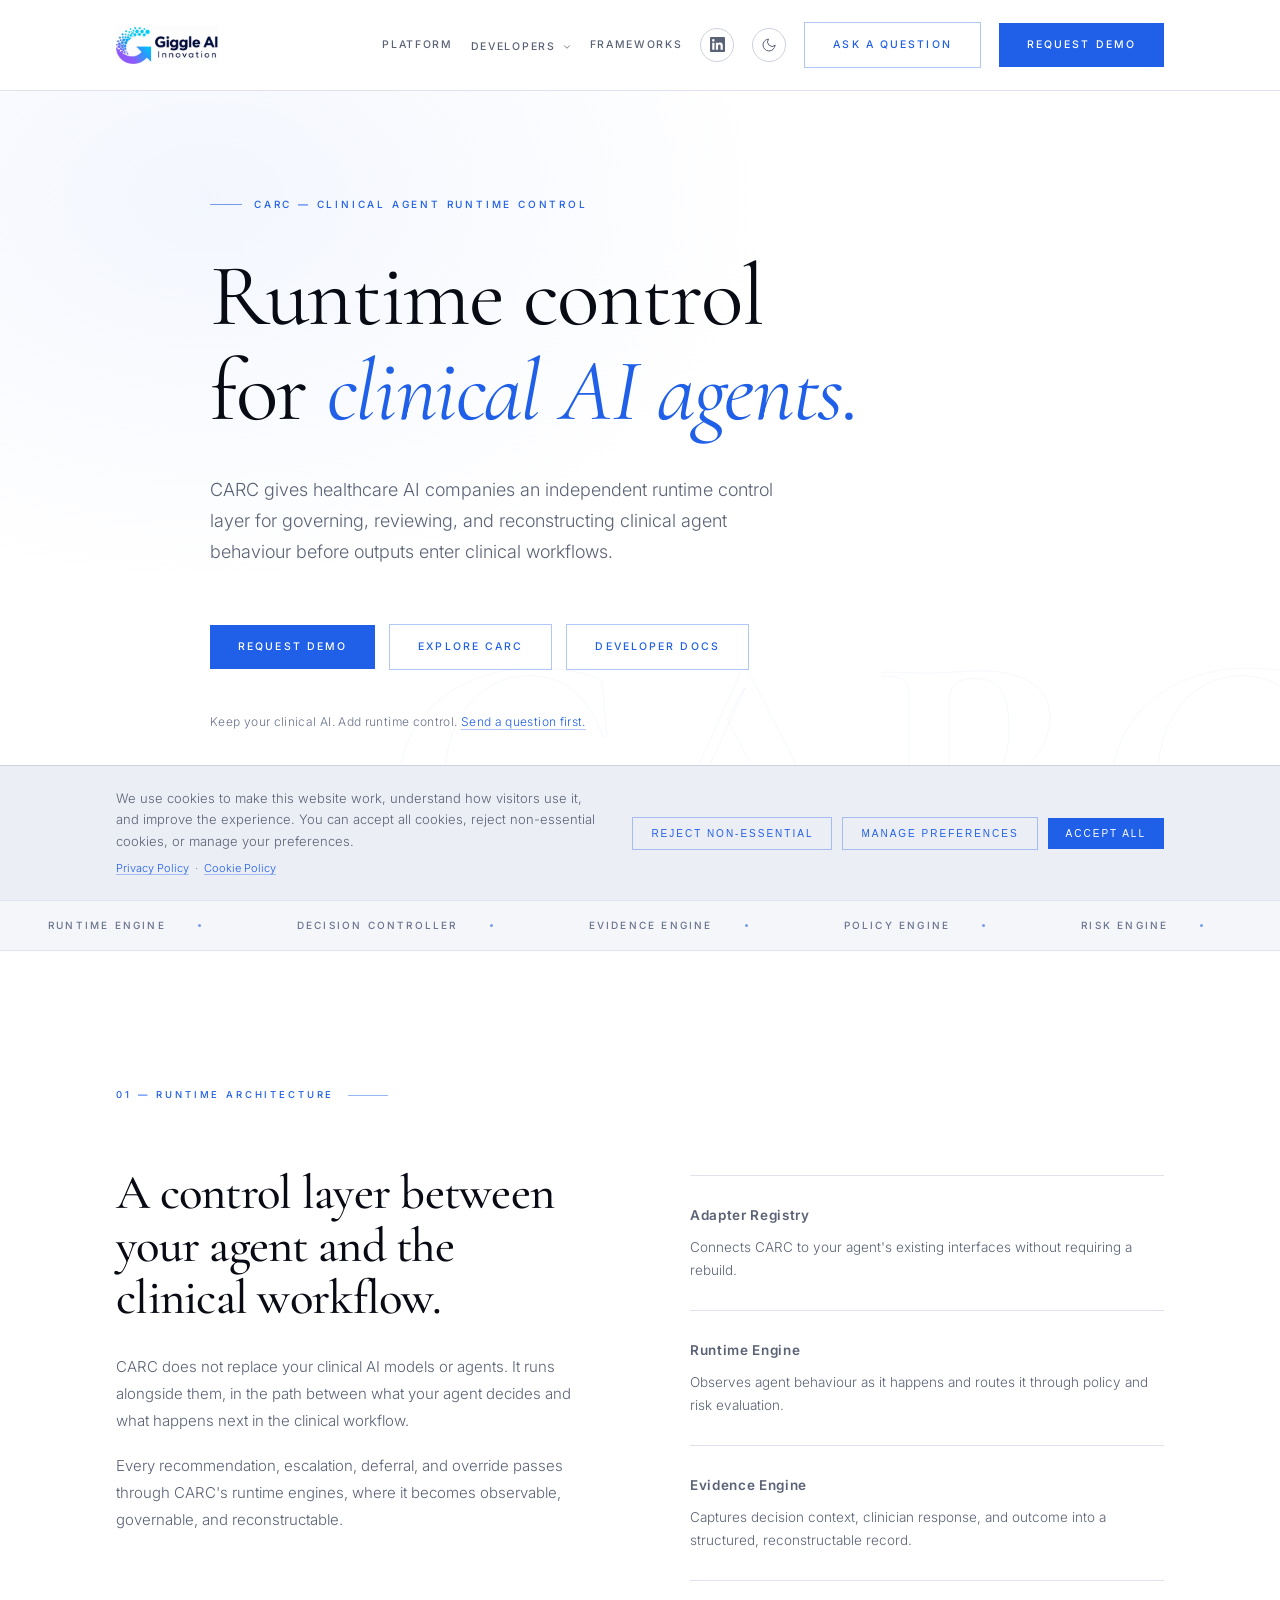
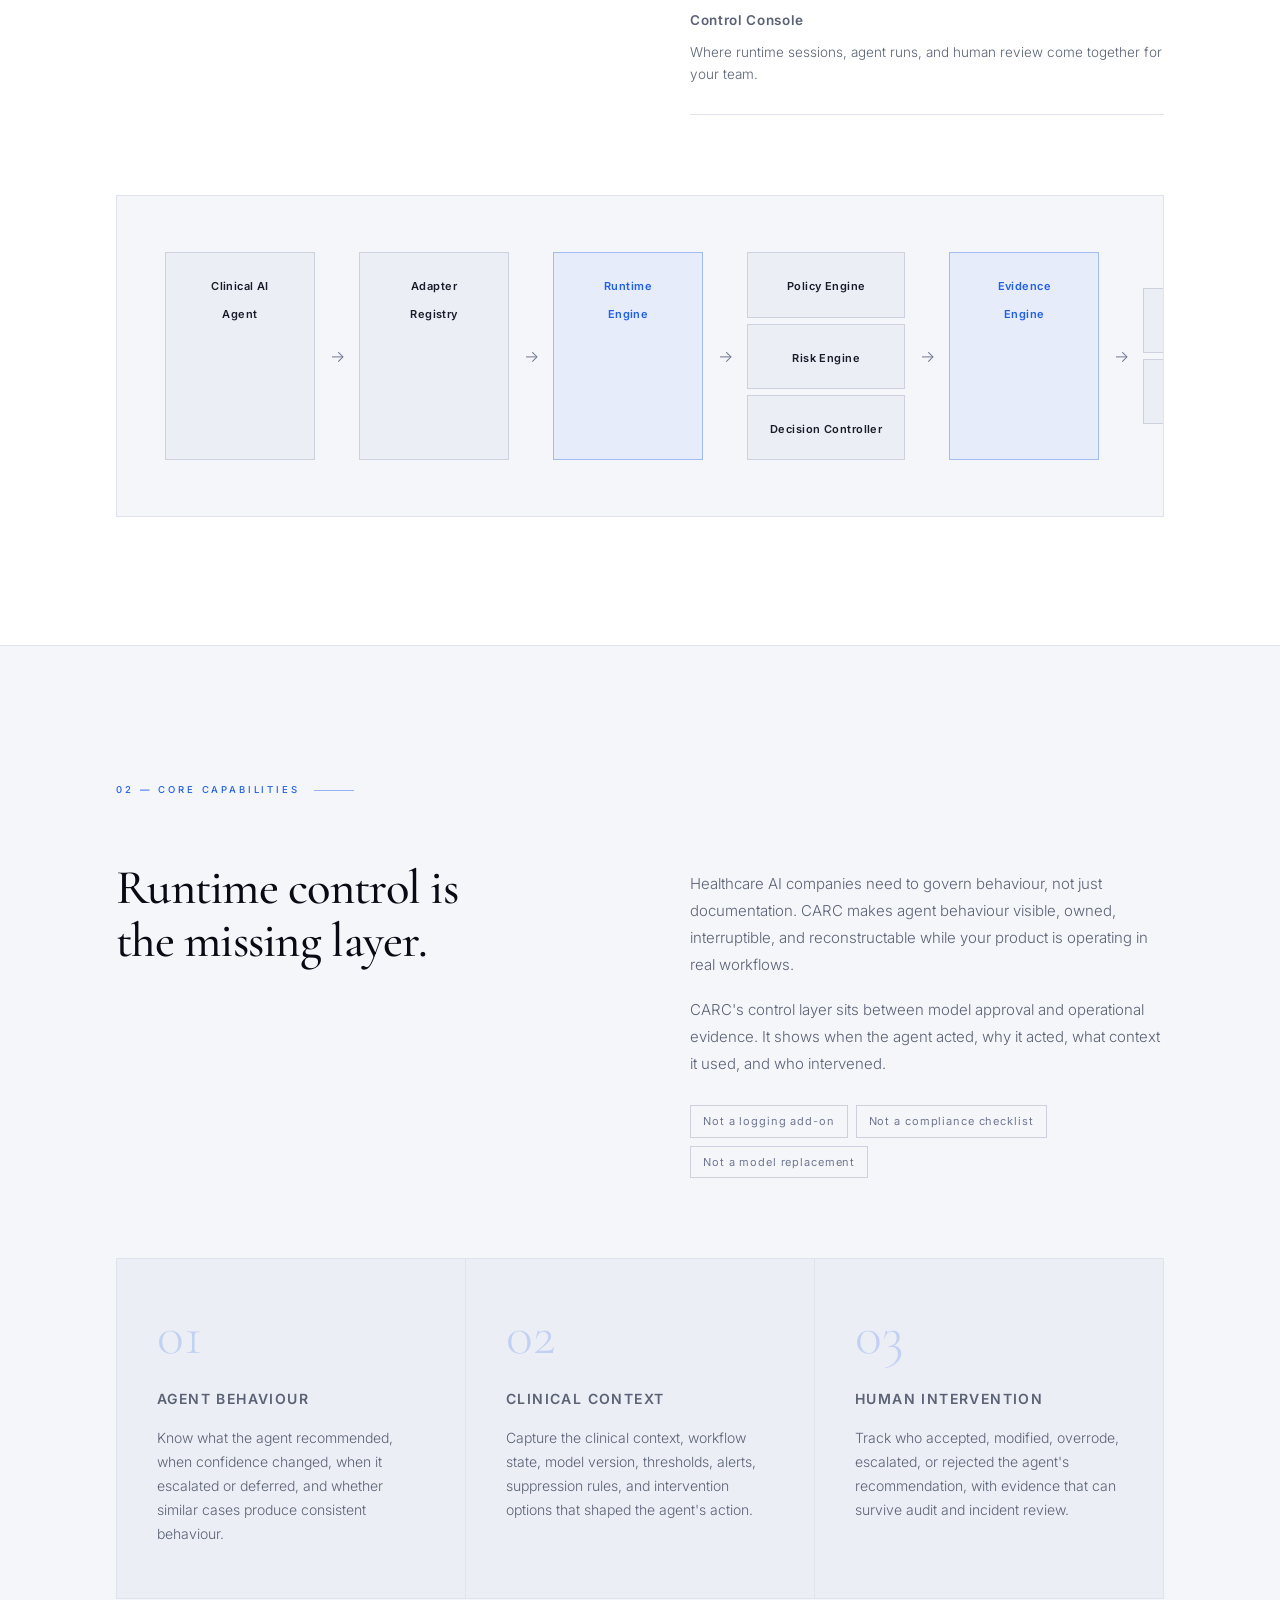
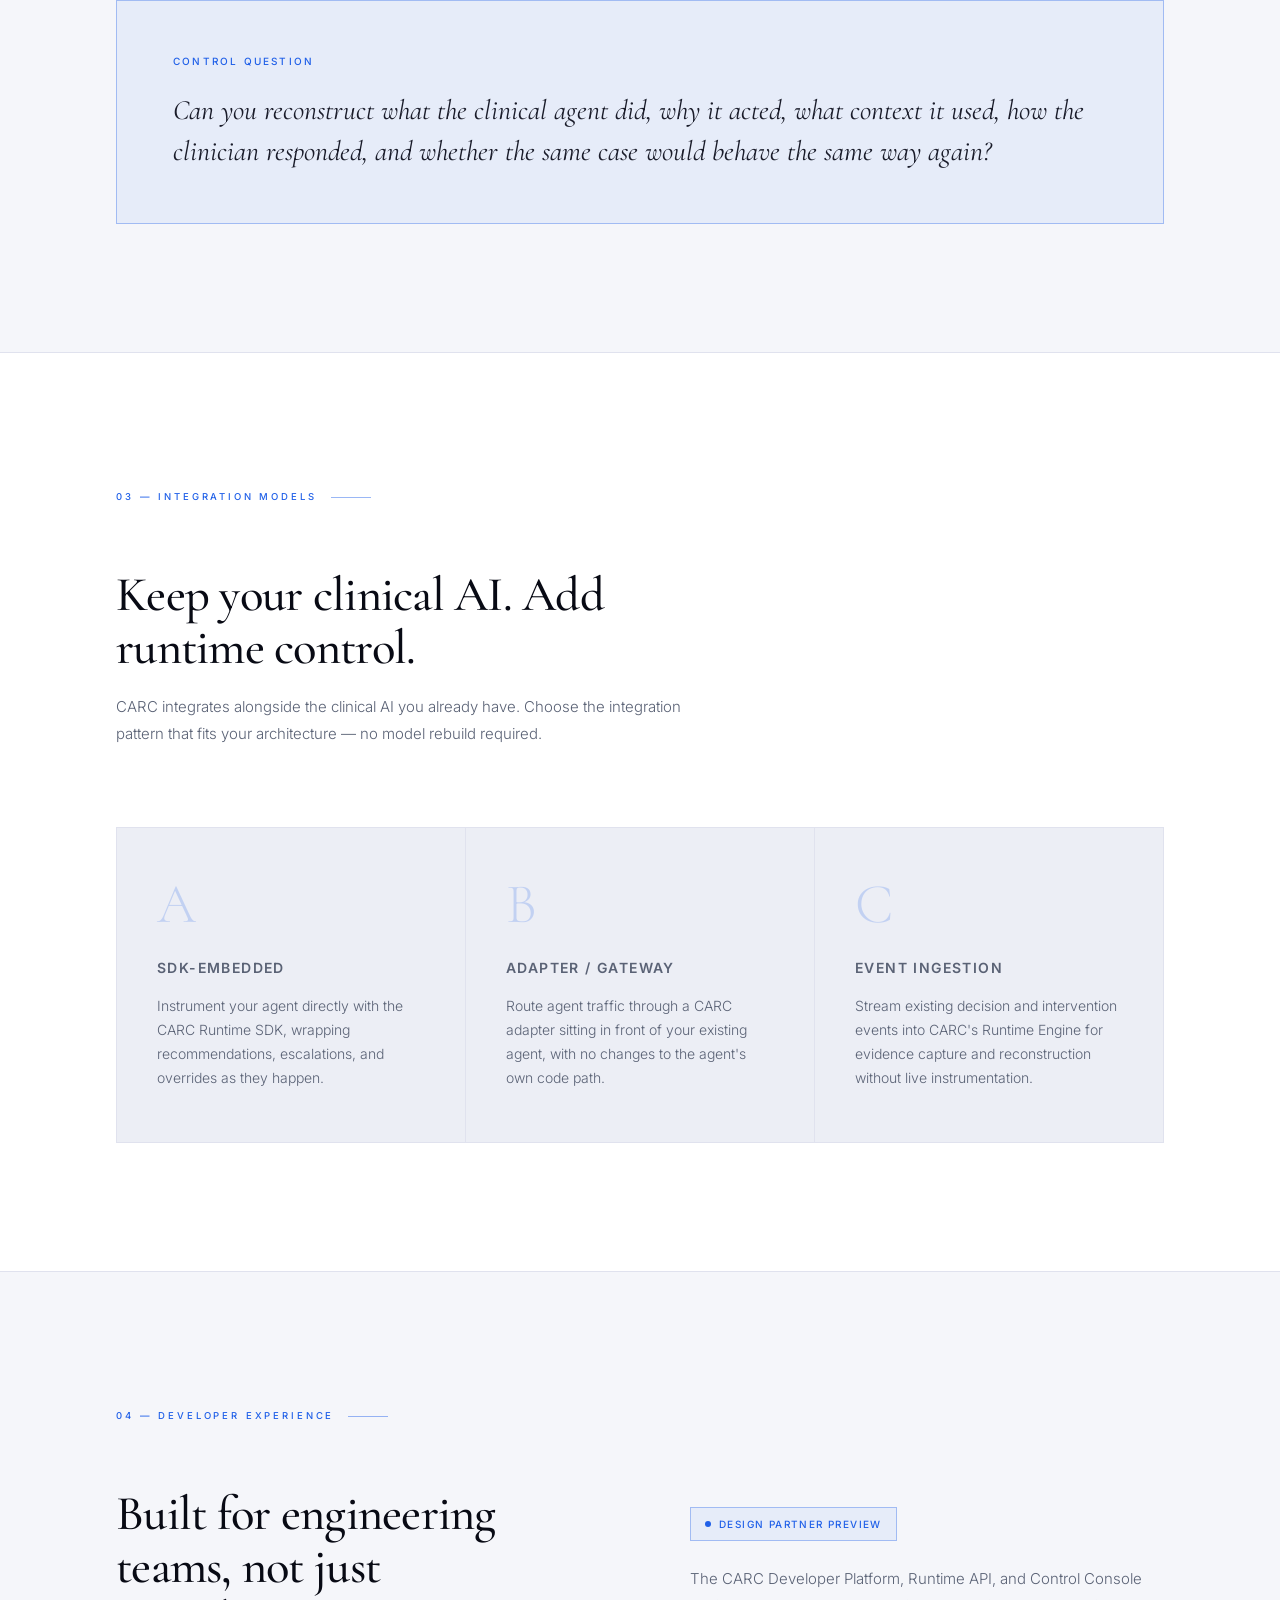
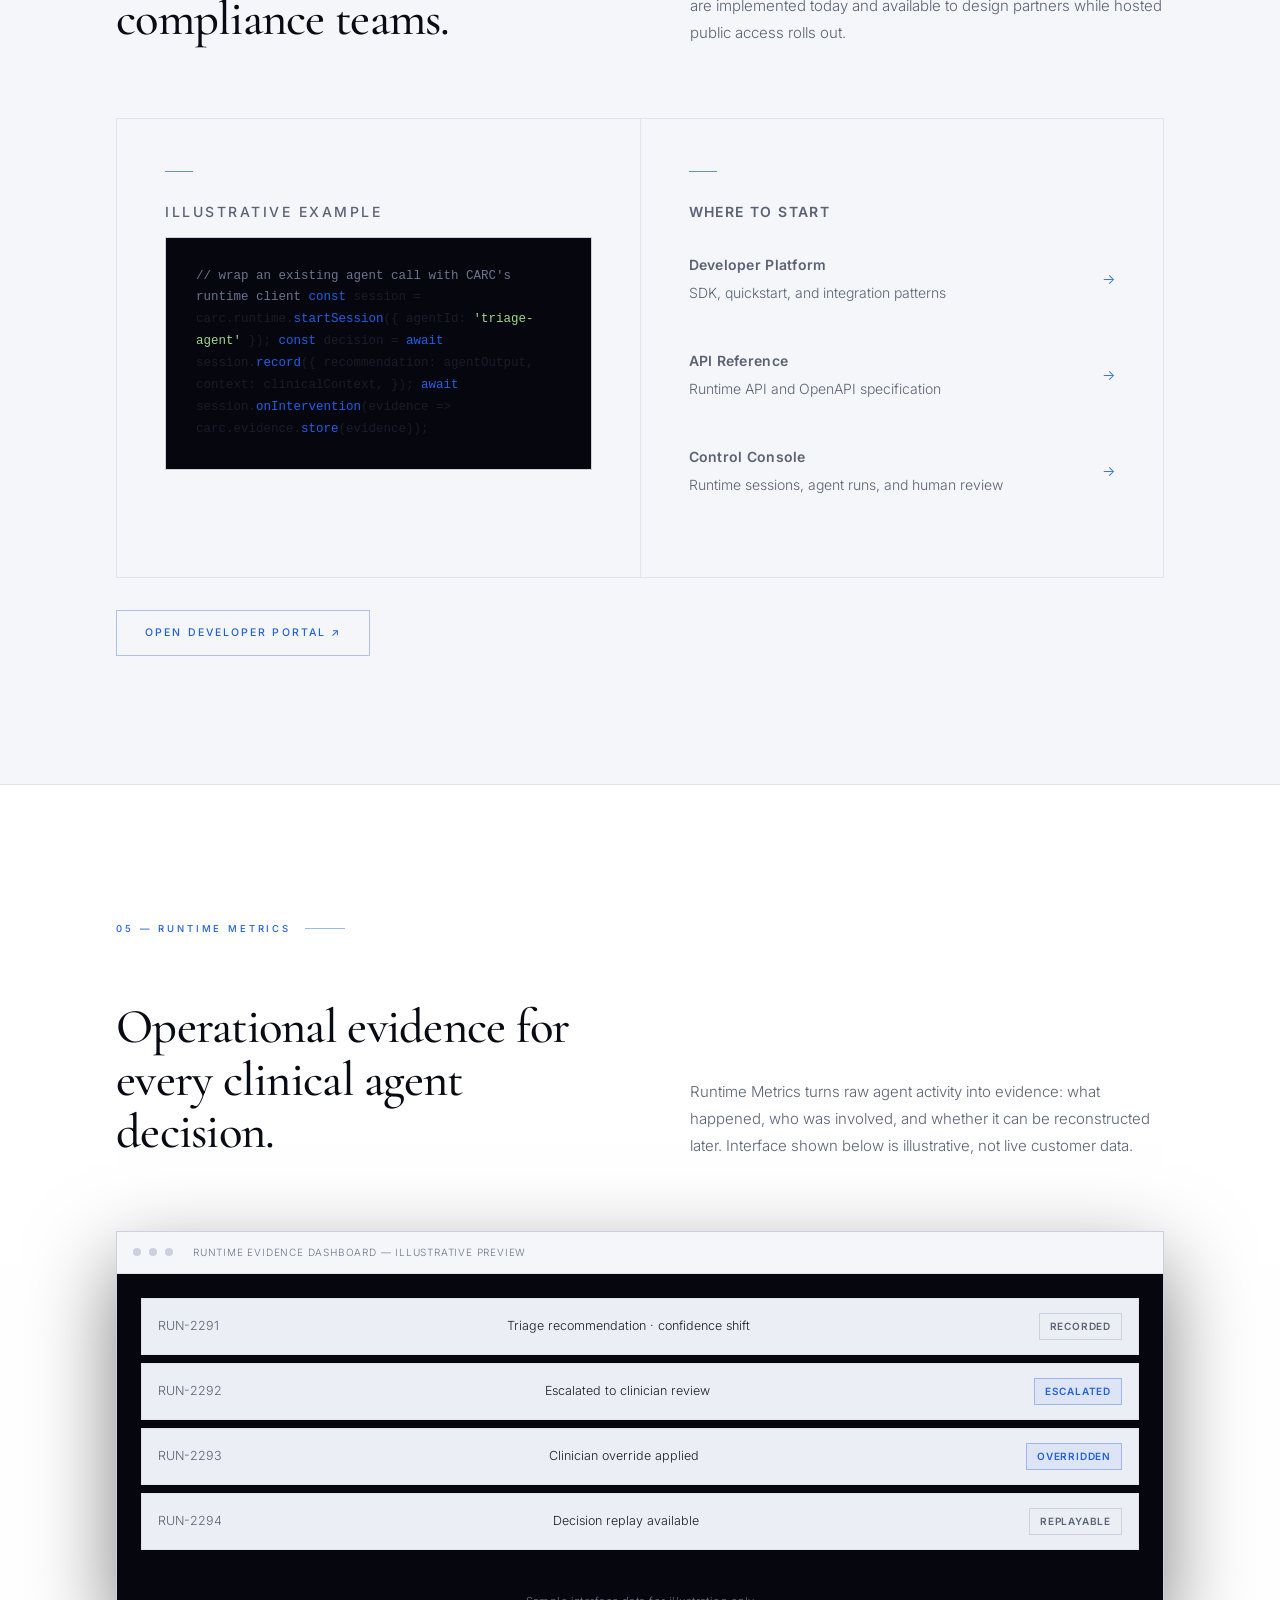
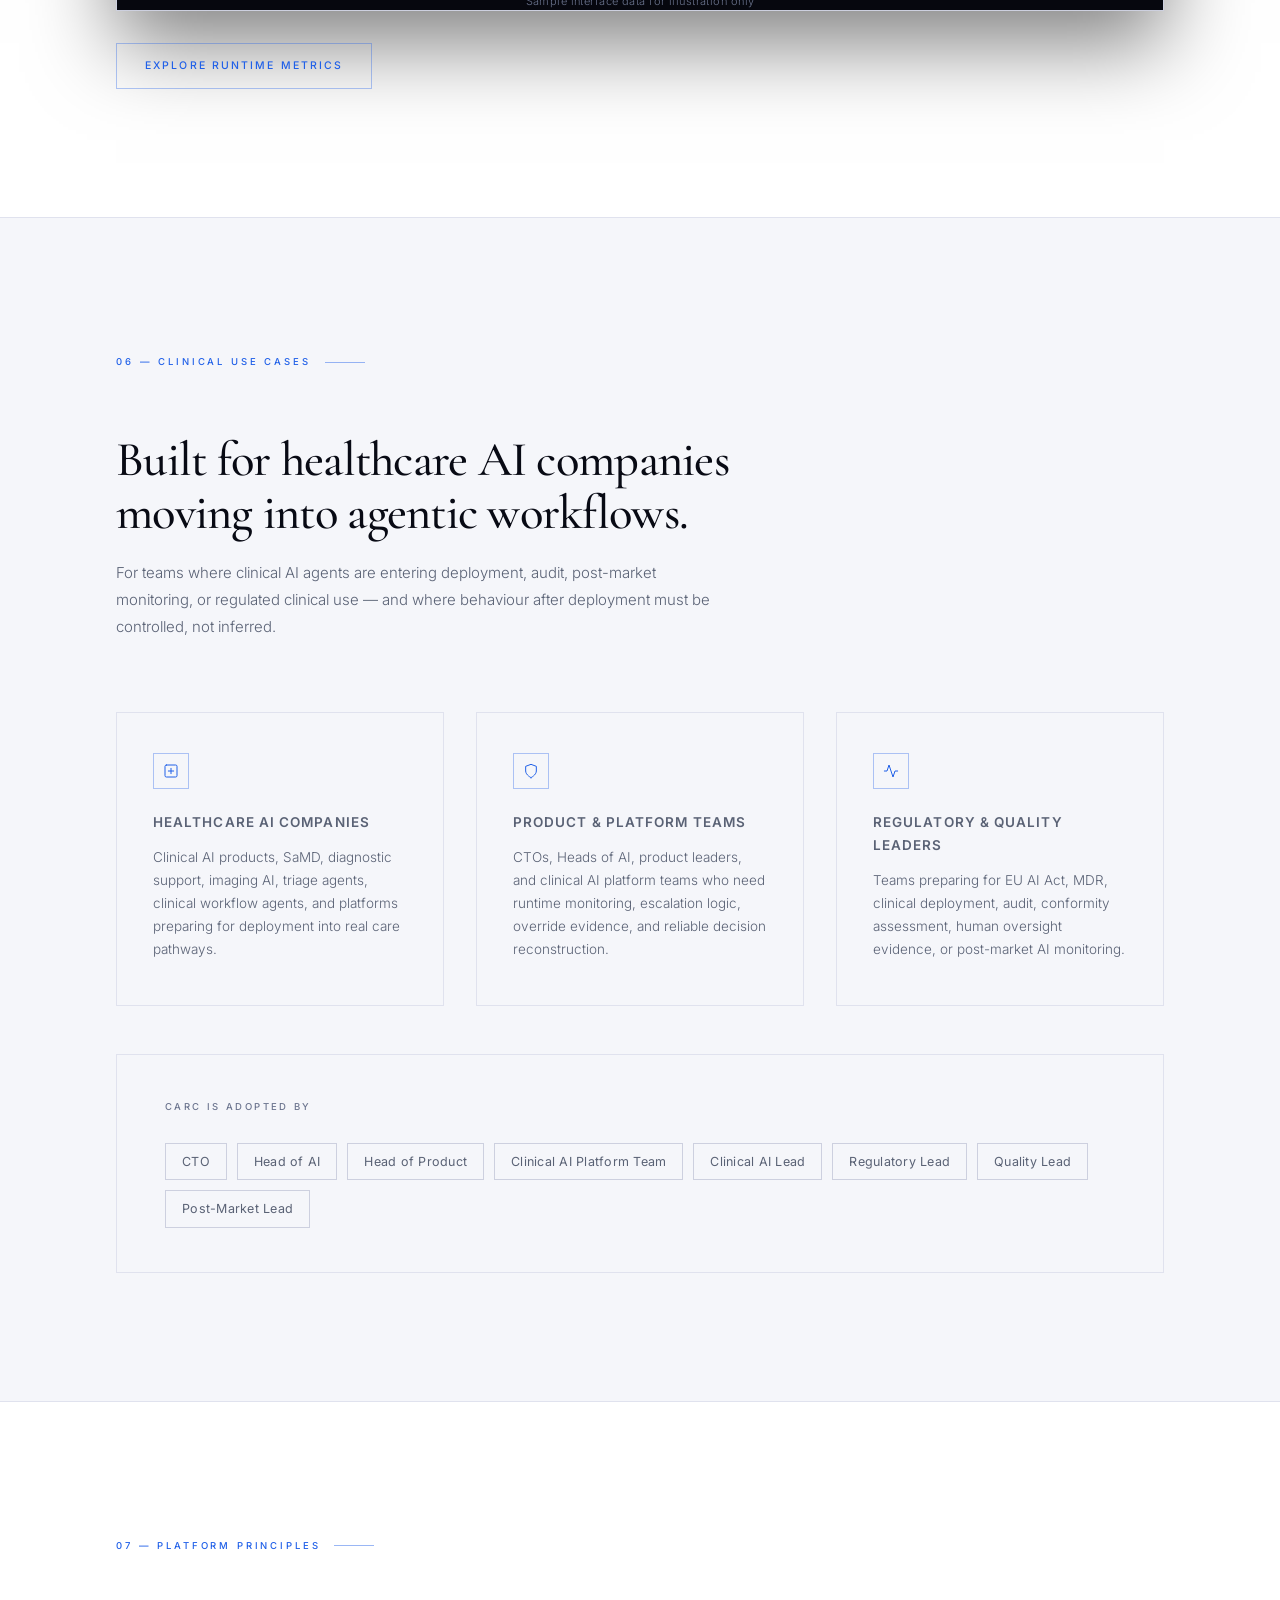
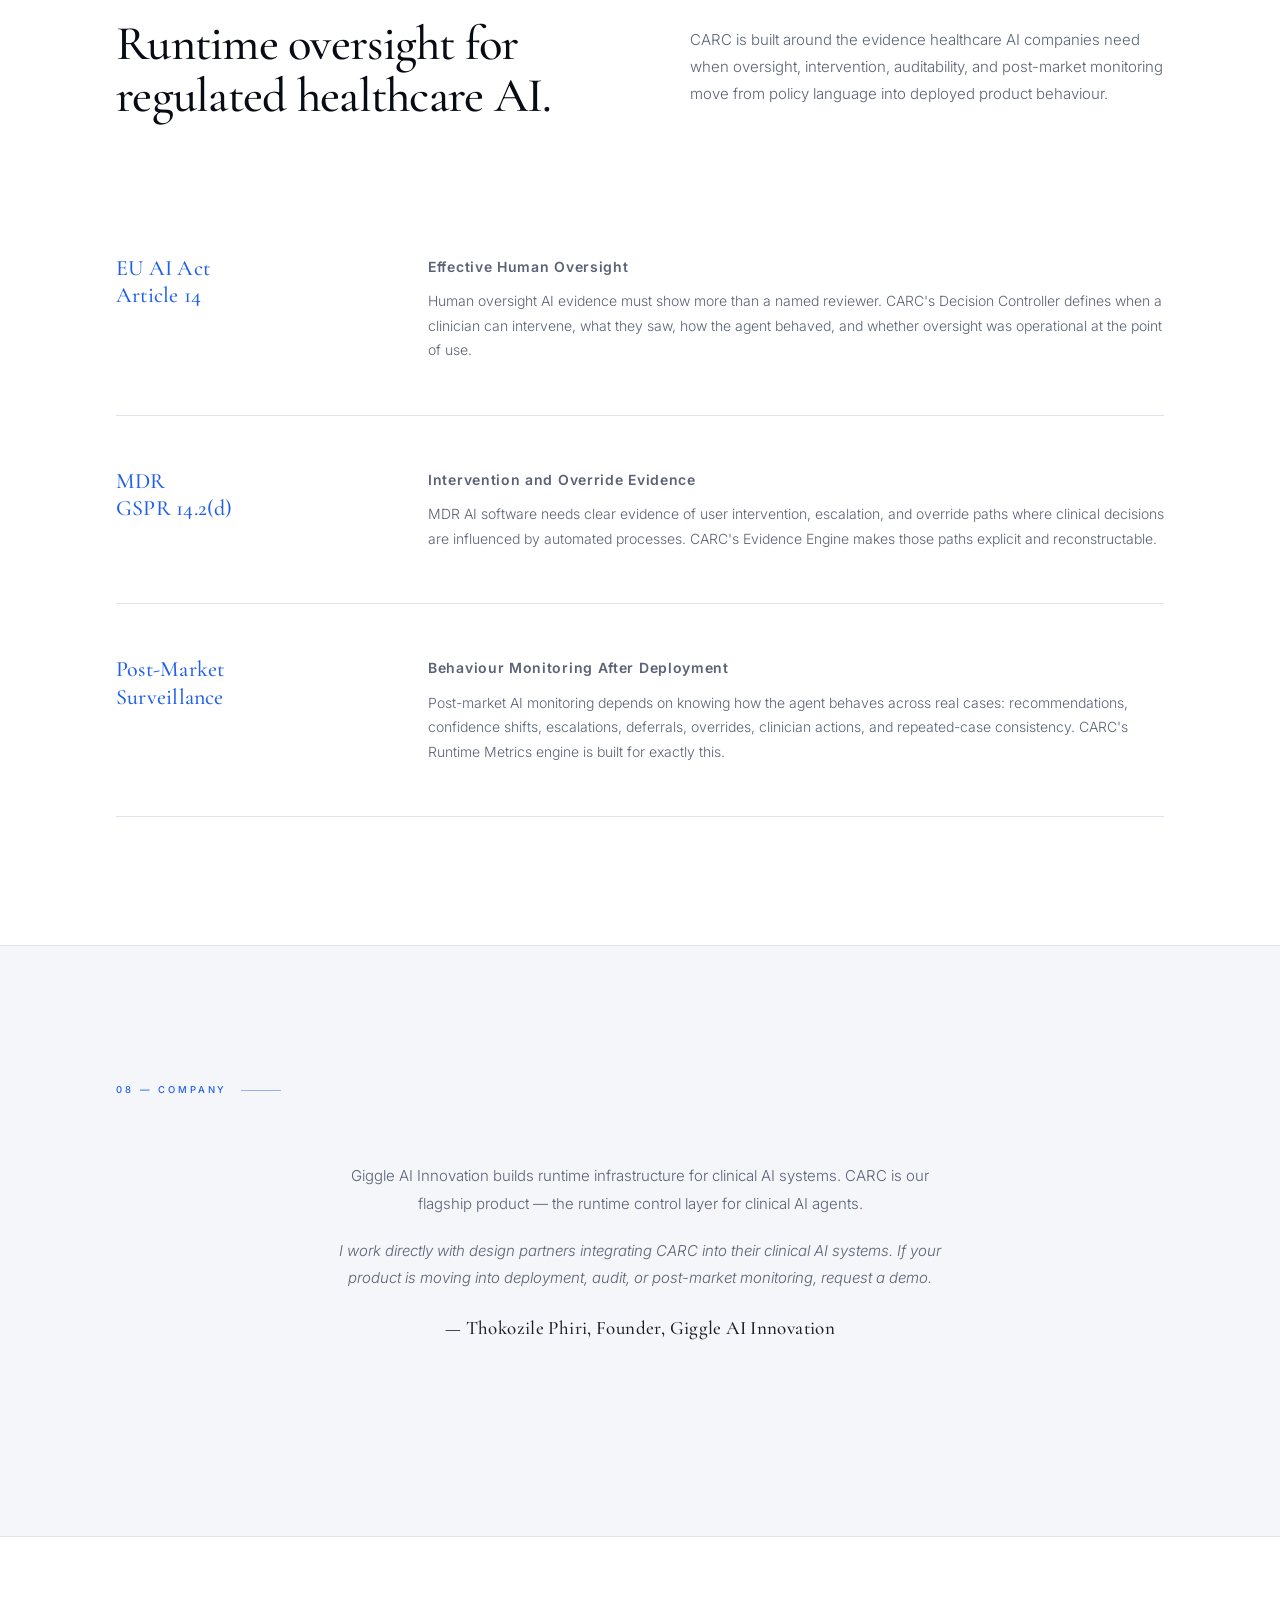
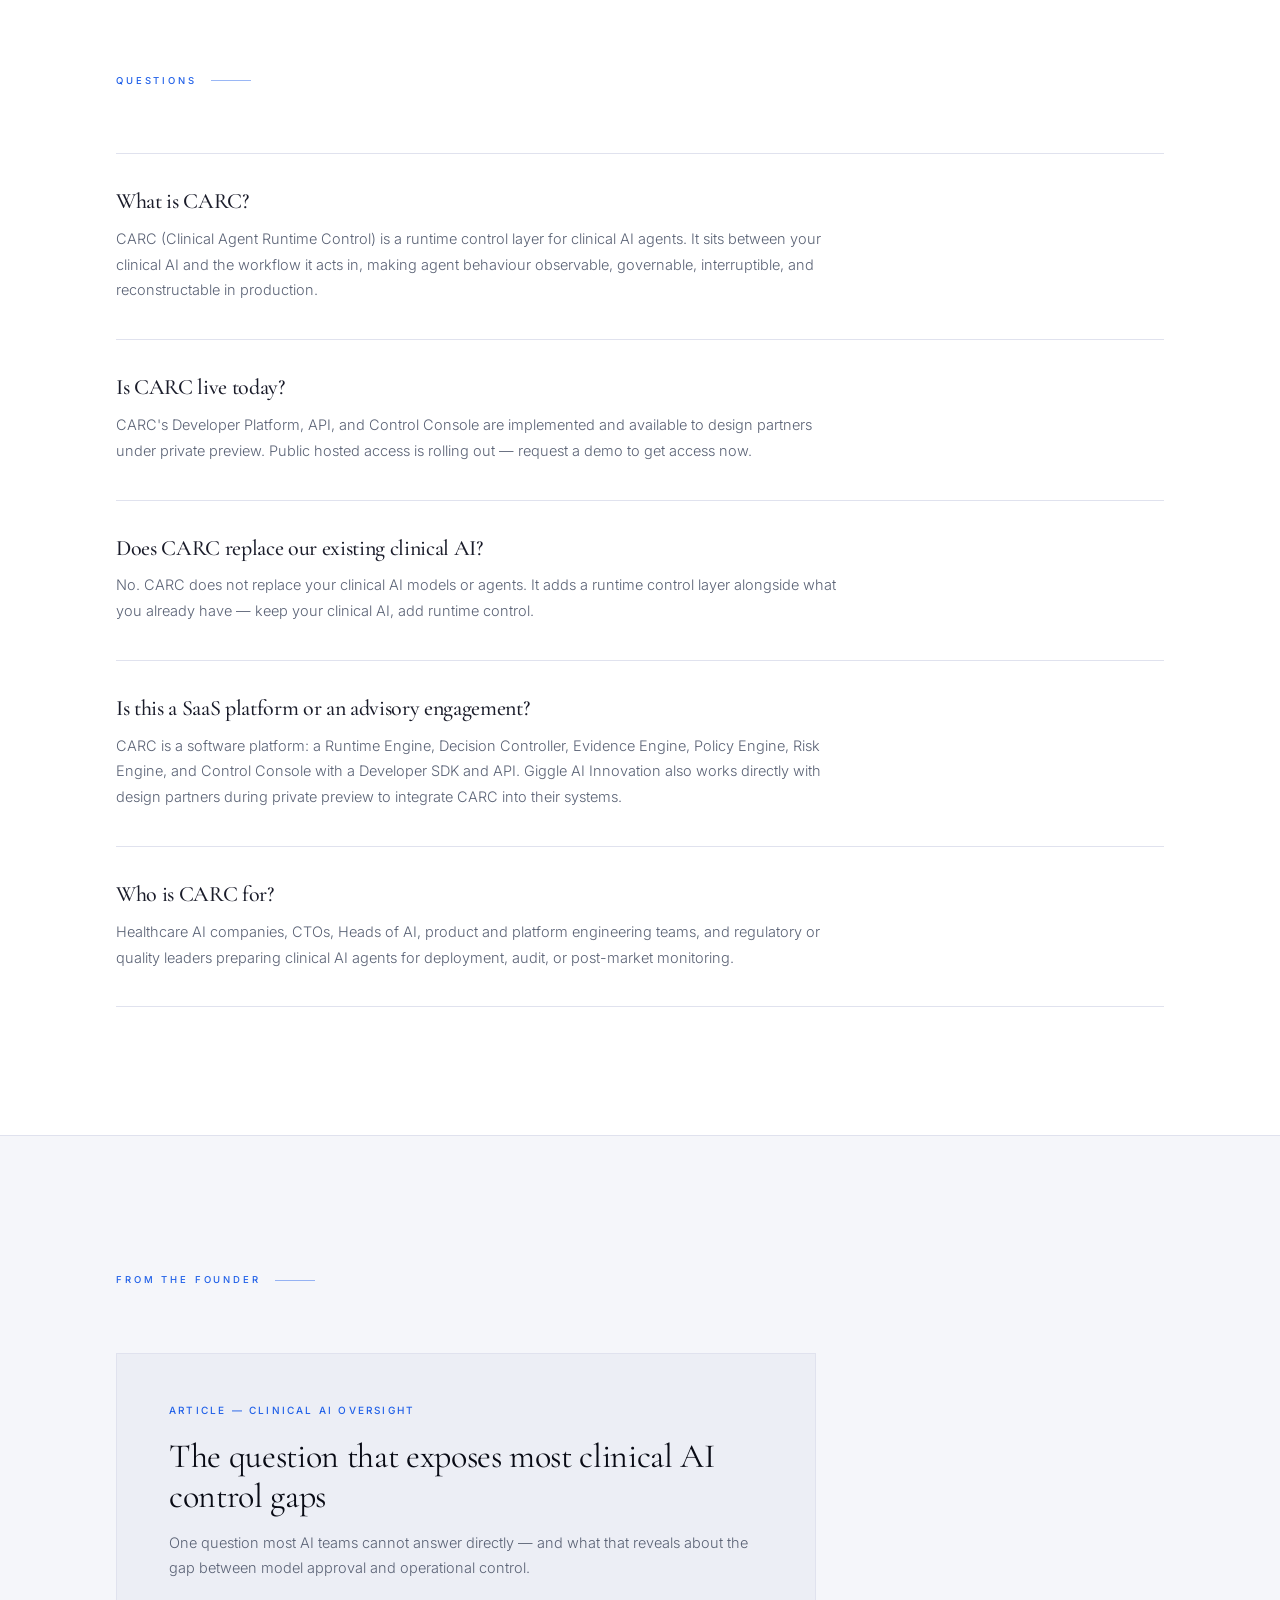
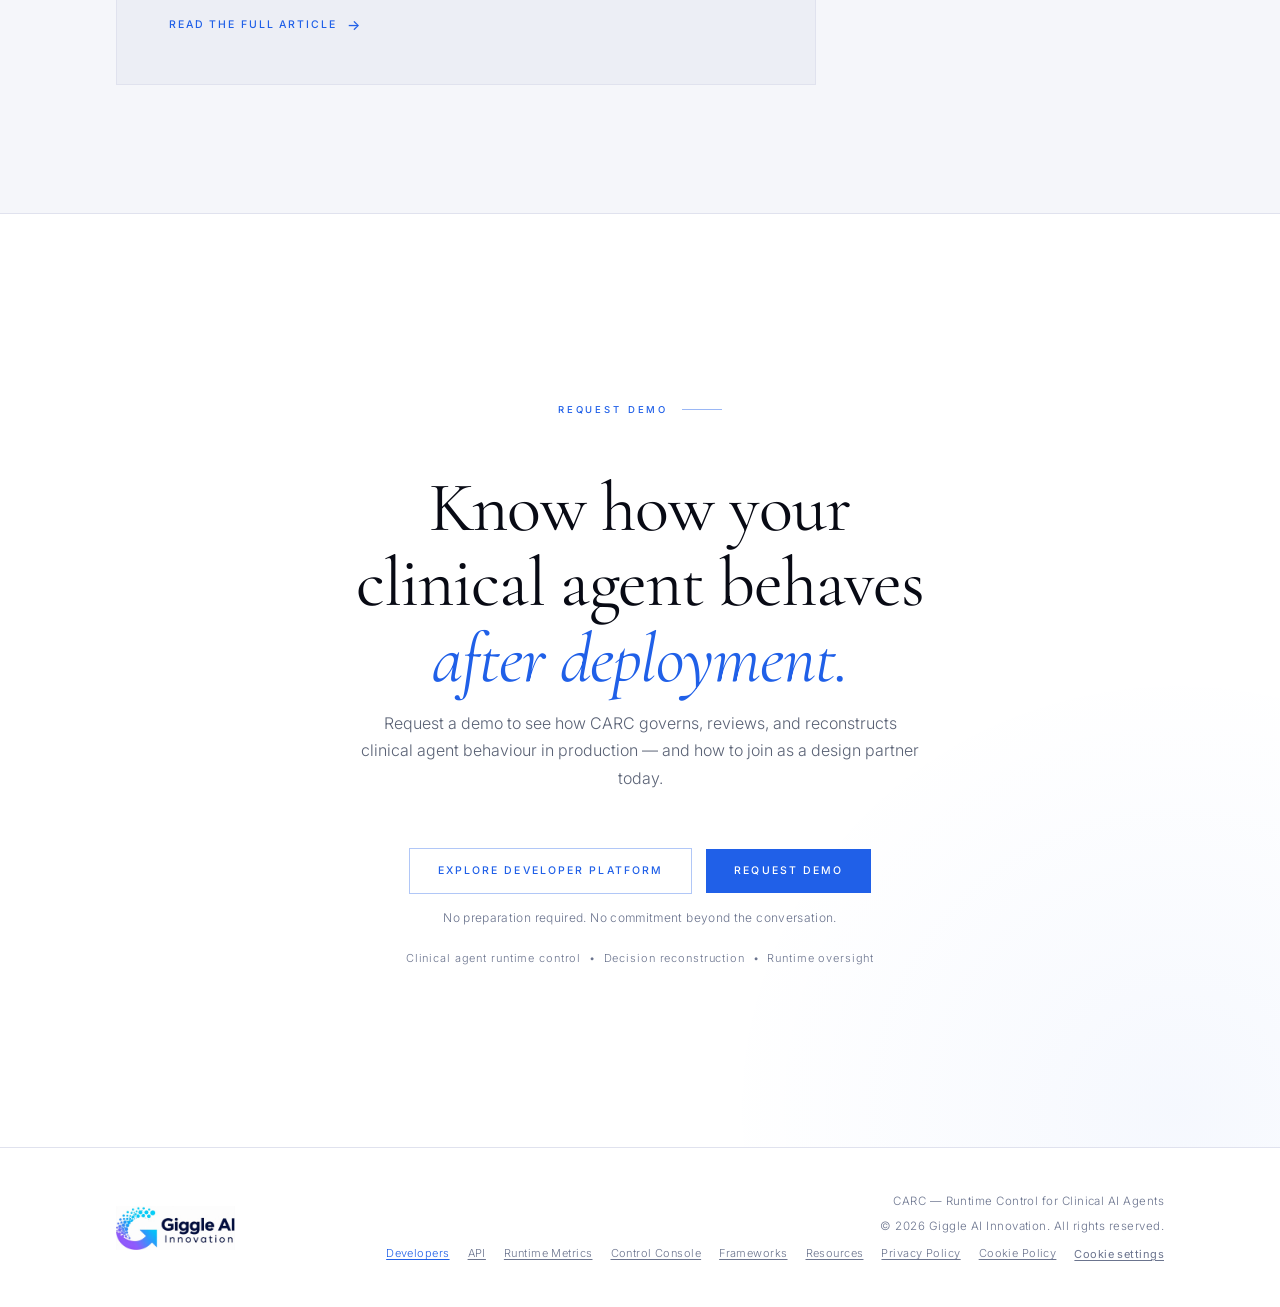
==== commit 5bf26394: "Rebuild site as CARC product platform with shared design system Repositions Giggle AI Innovation fro" ====
--- a/index.html
+++ b/index.html
@@ -3,1470 +3,36 @@
 <head>
   <meta charset="UTF-8">
   <meta name="viewport" content="width=device-width, initial-scale=1.0">
-  <meta name="description" content="Clinical Agent Runtime Control for healthcare AI companies. Giggle AI Innovation helps teams control, monitor, and reconstruct clinical agent behaviour in production under EU AI Act, MDR, audit, and post-market pressure.">
-  <meta name="keywords" content="clinical agent runtime control, healthcare AI governance, clinical AI oversight, AI runtime monitoring, EU AI Act healthcare AI, MDR AI software, clinical AI auditability, decision reconstruction, human oversight AI, post-market AI monitoring">
-  <title>Clinical Agent Runtime Control for Healthcare AI | Giggle AI Innovation</title>
+  <meta name="description" content="CARC is the runtime control layer for clinical AI agents — governing, reviewing, and reconstructing agent behaviour before outputs enter clinical workflows. Built by Giggle AI Innovation.">
+  <meta name="keywords" content="CARC, clinical agent runtime control, runtime infrastructure for clinical AI, healthcare AI runtime control, clinical AI oversight, AI runtime monitoring, EU AI Act healthcare AI, MDR AI software, clinical AI auditability, human oversight AI, decision reconstruction">
+  <title>CARC — Runtime Control for Clinical AI Agents | Giggle AI Innovation</title>
 
   <link rel="preconnect" href="https://fonts.googleapis.com">
   <link rel="preconnect" href="https://fonts.gstatic.com" crossorigin>
   <link href="https://fonts.googleapis.com/css2?family=Cormorant+Garamond:ital,wght@0,300;0,400;0,500;0,600;1,300;1,400;1,500&amp;family=Inter:wght@300;400;500;600&amp;display=swap" rel="stylesheet">
 
-  <!-- Canonical -->
+  <link rel="icon" href="assets/icons/favicon.svg" type="image/svg+xml">
   <link rel="canonical" href="https://giggleaiinnovation.com">
 
   <!-- Open Graph -->
   <meta property="og:type"        content="website">
   <meta property="og:url"         content="https://giggleaiinnovation.com">
-  <meta property="og:title"       content="Clinical Agent Runtime Control for Healthcare AI | Giggle AI Innovation">
-  <meta property="og:description" content="Control, monitor, and reconstruct how clinical agents behave in real-world healthcare workflows before runtime risk becomes regulatory, clinical, or commercial risk.">
-  <meta property="og:image"       content="https://giggleaiinnovation.com/asset/Giggleaiinnovation-logo-dark.png">
+  <meta property="og:title"       content="CARC — Runtime Control for Clinical AI Agents | Giggle AI Innovation">
+  <meta property="og:description" content="An independent runtime control layer for governing, reviewing, and reconstructing clinical agent behaviour before outputs enter clinical workflows.">
+  <meta property="og:image"       content="https://giggleaiinnovation.com/assets/images/giggleaiinnovation-logo-dark.png">
 
   <!-- Twitter / X -->
   <meta name="twitter:card"        content="summary_large_image">
-  <meta name="twitter:title"       content="Clinical Agent Runtime Control for Healthcare AI | Giggle AI Innovation">
-  <meta name="twitter:description" content="Control, monitor, and reconstruct how clinical agents behave in real-world healthcare workflows before runtime risk becomes regulatory, clinical, or commercial risk.">
-  <meta name="twitter:image"       content="https://giggleaiinnovation.com/asset/Giggleaiinnovation-logo-dark.png">
-
-  <style>
-    /* ─── RESET ─────────────────────────────────────────────────────────────── */
-    *, *::before, *::after { box-sizing: border-box; margin: 0; padding: 0; }
-    html { font-size: 16px; scroll-behavior: smooth; }
-
-    /* ─── TOKENS ─────────────────────────────────────────────────────────────── */
-    :root {
-      --ink:        #06070E;
-      --bg:         #07080F;
-      --surface:    #0C0D18;
-      --surface-2:  #10121F;
-      --border:     #181B28;
-      --border-2:   #20243A;
-      --gold:       #2060E8;
-      --gold-dim:   rgba(32,96,232,.35);
-      --gold-faint: rgba(32,96,232,.07);
-      --cream:      #F2EEE6;
-      --muted:      #7A7770;
-      --ghost:      #383C50;
-      --white:      #FAFAF8;
-    }
-
-    /* ─── BASE ───────────────────────────────────────────────────────────────── */
-    body {
-      background: var(--bg);
-      color: var(--cream);
-      font-family: 'Inter', system-ui, sans-serif;
-      font-weight: 300;
-      line-height: 1.7;
-      -webkit-font-smoothing: antialiased;
-      -moz-osx-font-smoothing: grayscale;
-      overflow-x: hidden;
-    }
-
-    h1, h2, h3, .serif {
-      font-family: 'Cormorant Garamond', Georgia, serif;
-      line-height: 1.08;
-      letter-spacing: -0.015em;
-    }
-
-    a { color: inherit; text-decoration: none; }
-
-    /* ─── LAYOUT ─────────────────────────────────────────────────────────────── */
-    .wrap {
-      max-width: 1160px;
-      margin: 0 auto;
-      padding: 0 56px;
-    }
-
-    @media (max-width: 900px) { .wrap { padding: 0 32px; } }
-    @media (max-width: 600px) { .wrap { padding: 0 20px; } }
-
-    /* ─── NAV ────────────────────────────────────────────────────────────────── */
-    #nav {
-      position: fixed;
-      inset: 0 0 auto;
-      z-index: 200;
-      padding: 22px 0;
-      background: rgba(9,9,9,.88);
-      backdrop-filter: blur(16px);
-      -webkit-backdrop-filter: blur(16px);
-      border-bottom: 1px solid var(--border);
-      transition: border-color .4s;
-    }
-
-    #nav.scrolled { border-bottom-color: var(--gold-dim); }
-
-    .nav-flex {
-      display: flex;
-      align-items: center;
-      justify-content: space-between;
-    }
-
-    .nav-brand { display: flex; flex-direction: column; gap: 3px; }
-
-    .nav-name {
-      font-family: 'Cormorant Garamond', serif;
-      font-size: 24px;
-      font-weight: 600;
-      letter-spacing: .1em;
-      text-transform: uppercase;
-      color: var(--white);
-    }
-
-    .nav-by {
-      font-size: 9.5px;
-      font-weight: 400;
-      letter-spacing: .22em;
-      text-transform: uppercase;
-      color: var(--gold);
-    }
-
-    .btn {
-      display: inline-block;
-      font-size: 10.5px;
-      font-weight: 500;
-      letter-spacing: .2em;
-      text-transform: uppercase;
-      padding: 13px 28px;
-      cursor: pointer;
-      border: none;
-      transition: opacity .2s, transform .2s;
-    }
-
-    .btn:hover { opacity: .86; transform: translateY(-1px); }
-
-    .btn-gold { background: var(--gold); color: #ffffff; }
-
-    .btn-outline {
-      background: transparent;
-      color: var(--gold);
-      border: 1px solid var(--gold-dim);
-    }
-
-    /* ─── HERO ───────────────────────────────────────────────────────────────── */
-    #hero {
-      min-height: 100svh;
-      display: flex;
-      align-items: center;
-      padding: 140px 0 120px;
-      border-bottom: 1px solid var(--border);
-      position: relative;
-      overflow: hidden;
-    }
-
-    /* Radial glow behind headline */
-    #hero::before {
-      content: '';
-      position: absolute;
-      top: -10%;
-      left: -5%;
-      width: 70%;
-      height: 80%;
-      background: radial-gradient(ellipse at 30% 40%, rgba(32,96,232,.055) 0%, transparent 65%);
-      pointer-events: none;
-    }
-
-    /* Large ghosted wordmark */
-    .hero-watermark {
-      position: absolute;
-      right: -4vw;
-      bottom: -4%;
-      font-family: 'Cormorant Garamond', serif;
-      font-size: 28vw;
-      font-weight: 700;
-      line-height: .85;
-      color: transparent;
-      -webkit-text-stroke: 1px rgba(32,96,232,.045);
-      pointer-events: none;
-      user-select: none;
-      letter-spacing: -.02em;
-    }
-
-    .hero-inner { position: relative; z-index: 1; max-width: 860px; }
-
-    .eyebrow {
-      display: inline-flex;
-      align-items: center;
-      gap: 12px;
-      font-size: 10px;
-      font-weight: 500;
-      letter-spacing: .28em;
-      text-transform: uppercase;
-      color: var(--gold);
-      margin-bottom: 36px;
-    }
-
-    .eyebrow::before {
-      content: '';
-      display: block;
-      width: 32px;
-      height: 1px;
-      background: var(--gold);
-      opacity: .6;
-    }
-
-    .hero-h1 {
-      font-size: clamp(48px, 7vw, 88px);
-      font-weight: 400;
-      color: var(--white);
-      margin-bottom: 36px;
-    }
-
-    .hero-h1 em {
-      font-style: italic;
-      color: var(--gold);
-    }
-
-    .hero-sub {
-      font-size: clamp(15px, 1.6vw, 18px);
-      font-weight: 300;
-      color: var(--muted);
-      line-height: 1.72;
-      max-width: 600px;
-      margin-bottom: 56px;
-    }
-
-    .hero-actions {
-      display: flex;
-      align-items: center;
-      gap: 28px;
-      flex-wrap: wrap;
-    }
-
-    .hero-note {
-      font-size: 11.5px;
-      color: var(--ghost);
-      letter-spacing: .06em;
-    }
-
-    /* ─── TICKER ─────────────────────────────────────────────────────────────── */
-    .ticker-wrap {
-      border-top: 1px solid var(--border);
-      border-bottom: 1px solid var(--border);
-      padding: 16px 0;
-      overflow: hidden;
-      background: var(--surface);
-    }
-
-    .ticker-track {
-      display: flex;
-      gap: 0;
-      animation: ticker 30s linear infinite;
-      white-space: nowrap;
-    }
-
-    .ticker-track:hover { animation-play-state: paused; }
-
-    @keyframes ticker {
-      0%   { transform: translateX(0); }
-      100% { transform: translateX(-50%); }
-    }
-
-    .ticker-item {
-      display: inline-flex;
-      align-items: center;
-      gap: 32px;
-      padding: 0 48px;
-      font-size: 10px;
-      font-weight: 500;
-      letter-spacing: .22em;
-      text-transform: uppercase;
-      color: var(--ghost);
-    }
-
-    .ticker-dot {
-      display: inline-block;
-      width: 3px;
-      height: 3px;
-      border-radius: 50%;
-      background: var(--gold);
-      opacity: .6;
-      flex-shrink: 0;
-    }
-
-    /* ─── SECTION SKELETON ───────────────────────────────────────────────────── */
-    .section {
-      padding: 128px 0;
-      border-bottom: 1px solid var(--border);
-    }
-
-    .section--surface { background: var(--surface); }
-
-    .sec-label {
-      display: inline-flex;
-      align-items: center;
-      gap: 14px;
-      font-size: 9.5px;
-      font-weight: 500;
-      letter-spacing: .3em;
-      text-transform: uppercase;
-      color: var(--gold);
-      margin-bottom: 64px;
-    }
-
-    .sec-label::after {
-      content: '';
-      display: block;
-      width: 40px;
-      height: 1px;
-      background: var(--gold);
-      opacity: .45;
-    }
-
-    /* ─── SECTION 1: PROBLEM ─────────────────────────────────────────────────── */
-    .problem-grid {
-      display: grid;
-      grid-template-columns: 1fr 1fr;
-      gap: 100px;
-      align-items: start;
-    }
-
-    .problem-h2 {
-      font-size: clamp(32px, 3.8vw, 52px);
-      font-weight: 500;
-      margin-bottom: 28px;
-      color: var(--white);
-    }
-
-    .problem-body p {
-      font-size: 15px;
-      color: var(--muted);
-      line-height: 1.8;
-      margin-bottom: 18px;
-    }
-
-    .problem-list { margin-top: 8px; }
-
-    .problem-item {
-      padding: 28px 0;
-      border-bottom: 1px solid var(--border);
-    }
-
-    .problem-item:first-child { border-top: 1px solid var(--border); }
-
-    .problem-item-title {
-      font-family: 'Inter', sans-serif;
-      font-size: 12.5px;
-      font-weight: 600;
-      letter-spacing: .05em;
-      color: var(--cream);
-      margin-bottom: 9px;
-    }
-
-    .problem-item p {
-      font-size: 13.5px;
-      color: var(--muted);
-      line-height: 1.7;
-    }
-
-    @media (max-width: 860px) {
-      .problem-grid { grid-template-columns: 1fr; gap: 56px; }
-    }
-
-    /* ─── SECTION 2: POSITIONING ─────────────────────────────────────────────── */
-    .what-intro {
-      display: grid;
-      grid-template-columns: 1fr 1fr;
-      gap: 100px;
-      align-items: start;
-      margin-bottom: 80px;
-    }
-
-    .what-h2 {
-      font-size: clamp(32px, 3.8vw, 52px);
-      font-weight: 500;
-      color: var(--white);
-    }
-
-    .what-body {
-      padding-top: 8px;
-    }
-
-    .what-body p {
-      font-size: 15px;
-      color: var(--muted);
-      line-height: 1.8;
-      margin-bottom: 18px;
-    }
-
-    .not-tags {
-      display: flex;
-      gap: 8px;
-      flex-wrap: wrap;
-      margin-top: 28px;
-    }
-
-    .not-tag {
-      font-size: 11px;
-      font-weight: 400;
-      letter-spacing: .08em;
-      color: var(--ghost);
-      padding: 6px 12px;
-      border: 1px solid var(--border-2);
-      text-decoration: line-through;
-      text-decoration-color: rgba(255,255,255,.15);
-    }
-
-    .pillars {
-      display: grid;
-      grid-template-columns: repeat(3, 1fr);
-      gap: 1px;
-      background: var(--border);
-      border: 1px solid var(--border);
-    }
-
-    .pillar {
-      background: var(--surface-2);
-      padding: 48px 40px 52px;
-      position: relative;
-    }
-
-    .pillar::before {
-      content: '';
-      position: absolute;
-      top: 0;
-      left: 0;
-      right: 0;
-      height: 2px;
-      background: linear-gradient(90deg, var(--gold) 0%, transparent 70%);
-      opacity: 0;
-      transition: opacity .3s;
-    }
-
-    .pillar:hover::before { opacity: 1; }
-
-    .pillar-n {
-      font-family: 'Cormorant Garamond', serif;
-      font-size: 56px;
-      font-weight: 300;
-      color: var(--gold);
-      opacity: .2;
-      line-height: 1;
-      margin-bottom: 24px;
-      display: block;
-    }
-
-    .pillar-title {
-      font-family: 'Inter', sans-serif;
-      font-size: 11.5px;
-      font-weight: 600;
-      letter-spacing: .1em;
-      text-transform: uppercase;
-      color: var(--cream);
-      margin-bottom: 14px;
-    }
-
-    .pillar p {
-      font-size: 14px;
-      color: var(--muted);
-      line-height: 1.72;
-    }
-
-    .control-principle {
-      margin-top: 1px;
-      background: var(--gold-faint);
-      border: 1px solid var(--gold-dim);
-      padding: 52px 56px;
-    }
-
-    .control-principle-label {
-      font-size: 10px;
-      font-weight: 500;
-      letter-spacing: .22em;
-      text-transform: uppercase;
-      color: var(--gold);
-      margin-bottom: 20px;
-      display: block;
-    }
-
-    .control-principle blockquote {
-      font-family: 'Cormorant Garamond', serif;
-      font-size: clamp(20px, 2.4vw, 28px);
-      font-weight: 400;
-      font-style: italic;
-      color: var(--cream);
-      line-height: 1.45;
-    }
-
-    @media (max-width: 860px) {
-      .what-intro { grid-template-columns: 1fr; gap: 48px; }
-      .pillars { grid-template-columns: 1fr; }
-      .control-principle { padding: 36px 28px; }
-    }
-
-    /* ─── SECTION 3: HOW IT WORKS ────────────────────────────────────────────── */
-    .steps-header {
-      max-width: 600px;
-      margin-bottom: 80px;
-    }
-
-    .steps-h2 {
-      font-size: clamp(32px, 3.8vw, 50px);
-      font-weight: 500;
-      color: var(--white);
-      margin-bottom: 20px;
-    }
-
-    .steps-sub {
-      font-size: 15px;
-      color: var(--muted);
-      line-height: 1.75;
-    }
-
-    .step {
-      display: grid;
-      grid-template-columns: 96px 1fr;
-      gap: 72px;
-      padding: 72px 0;
-      border-bottom: 1px solid var(--border);
-      align-items: start;
-    }
-
-    .step:first-of-type { border-top: 1px solid var(--border); }
-
-    .step-roman {
-      font-family: 'Cormorant Garamond', serif;
-      font-size: 80px;
-      font-weight: 300;
-      color: var(--gold);
-      opacity: .18;
-      line-height: .95;
-      padding-top: 4px;
-      user-select: none;
-    }
-
-    .step-phase {
-      font-size: 9.5px;
-      font-weight: 500;
-      letter-spacing: .28em;
-      text-transform: uppercase;
-      color: var(--gold);
-      margin-bottom: 10px;
-      display: block;
-    }
-
-    .step-name {
-      font-size: clamp(26px, 3vw, 38px);
-      font-weight: 500;
-      color: var(--white);
-      margin-bottom: 20px;
-    }
-
-    .step-desc {
-      font-size: 15px;
-      color: var(--muted);
-      line-height: 1.8;
-      max-width: 580px;
-      margin-bottom: 10px;
-    }
-
-    .step-note {
-      font-size: 13px;
-      color: var(--muted);
-      line-height: 1.75;
-      max-width: 580px;
-      margin-bottom: 22px;
-      padding-left: 16px;
-      border-left: 1px solid var(--border-2);
-    }
-
-    .step-duration {
-      font-size: 11px;
-      font-weight: 500;
-      letter-spacing: .1em;
-      color: var(--ghost);
-      padding: 8px 16px;
-      border: 1px solid var(--border);
-      display: inline-block;
-    }
-
-    @media (max-width: 700px) {
-      .step { grid-template-columns: 1fr; gap: 16px; }
-      .step-roman { font-size: 56px; }
-    }
-
-    /* ─── SECTION 4: DELIVERABLES ────────────────────────────────────────────── */
-    .deliv-header {
-      display: grid;
-      grid-template-columns: 1fr 1fr;
-      gap: 100px;
-      align-items: end;
-      margin-bottom: 72px;
-    }
-
-    .deliv-h2 {
-      font-size: clamp(32px, 3.8vw, 52px);
-      font-weight: 500;
-      color: var(--white);
-    }
-
-    .deliv-sub {
-      font-size: 15px;
-      color: var(--muted);
-      line-height: 1.8;
-    }
-
-    .deliv-grid {
-      display: grid;
-      grid-template-columns: 1fr 1fr;
-      gap: 1px;
-      background: var(--border);
-      border: 1px solid var(--border);
-    }
-
-    .deliv-card {
-      background: var(--surface);
-      padding: 52px 48px;
-      position: relative;
-      transition: background .25s;
-    }
-
-    .deliv-card:hover { background: var(--surface-2); }
-
-    .deliv-card::before {
-      content: '';
-      display: block;
-      width: 28px;
-      height: 1.5px;
-      background: var(--gold);
-      opacity: .7;
-      margin-bottom: 28px;
-    }
-
-    .deliv-card-title {
-      font-family: 'Inter', sans-serif;
-      font-size: 12px;
-      font-weight: 600;
-      letter-spacing: .1em;
-      text-transform: uppercase;
-      color: var(--cream);
-      margin-bottom: 12px;
-    }
-
-    .deliv-card p {
-      font-size: 14px;
-      color: var(--muted);
-      line-height: 1.72;
-    }
-
-    .deliv-not {
-      margin-top: 48px;
-      padding: 36px 48px;
-      border: 1px solid var(--border);
-      display: flex;
-      align-items: center;
-      gap: 48px;
-      flex-wrap: wrap;
-    }
-
-    .deliv-not-label {
-      font-size: 10px;
-      font-weight: 500;
-      letter-spacing: .22em;
-      text-transform: uppercase;
-      color: var(--ghost);
-      white-space: nowrap;
-      flex-shrink: 0;
-    }
-
-    .deliv-not-items {
-      display: flex;
-      gap: 12px;
-      flex-wrap: wrap;
-    }
-
-    .deliv-not-item {
-      font-size: 12.5px;
-      color: var(--ghost);
-      padding: 6px 14px;
-      border: 1px solid var(--border);
-      text-decoration: line-through;
-      text-decoration-color: rgba(255,255,255,.14);
-    }
-
-    .control-scope-items .deliv-not-item { text-decoration: none; }
-
-    @media (max-width: 860px) {
-      .deliv-header { grid-template-columns: 1fr; gap: 32px; }
-      .deliv-grid { grid-template-columns: 1fr; }
-      .deliv-card { padding: 36px 28px; }
-      .deliv-not { padding: 24px 28px; gap: 20px; }
-    }
-
-    /* ─── SECTION 5: WHO ─────────────────────────────────────────────────────── */
-    .who-intro {
-      max-width: 620px;
-      margin-bottom: 72px;
-    }
-
-    .who-h2 {
-      font-size: clamp(32px, 3.8vw, 52px);
-      font-weight: 500;
-      color: var(--white);
-      margin-bottom: 20px;
-    }
-
-    .who-sub {
-      font-size: 15px;
-      color: var(--muted);
-      line-height: 1.8;
-    }
-
-    .who-grid {
-      display: grid;
-      grid-template-columns: repeat(3, 1fr);
-      gap: 32px;
-      margin-bottom: 48px;
-    }
-
-    .who-card {
-      padding: 40px 36px 44px;
-      border: 1px solid var(--border);
-      transition: border-color .3s, background .3s;
-    }
-
-    .who-card:hover {
-      border-color: var(--gold-dim);
-      background: var(--gold-faint);
-    }
-
-    .who-icon {
-      width: 36px;
-      height: 36px;
-      border: 1px solid var(--gold-dim);
-      display: flex;
-      align-items: center;
-      justify-content: center;
-      margin-bottom: 22px;
-    }
-
-    .who-icon svg {
-      width: 16px;
-      height: 16px;
-      stroke: var(--gold);
-      fill: none;
-      stroke-width: 1.5;
-      stroke-linecap: round;
-      stroke-linejoin: round;
-    }
-
-    .who-card-title {
-      font-family: 'Inter', sans-serif;
-      font-size: 12px;
-      font-weight: 600;
-      letter-spacing: .08em;
-      text-transform: uppercase;
-      color: var(--cream);
-      margin-bottom: 12px;
-    }
-
-    .who-card p {
-      font-size: 13.5px;
-      color: var(--muted);
-      line-height: 1.7;
-    }
-
-    .who-roles {
-      padding: 44px 48px;
-      border: 1px solid var(--border);
-      background: var(--surface);
-    }
-
-    .who-roles-label {
-      font-size: 9.5px;
-      font-weight: 500;
-      letter-spacing: .25em;
-      text-transform: uppercase;
-      color: var(--ghost);
-      margin-bottom: 28px;
-      display: block;
-    }
-
-    .roles {
-      display: flex;
-      flex-wrap: wrap;
-      gap: 10px;
-    }
-
-    .role {
-      font-size: 12.5px;
-      font-weight: 400;
-      color: var(--muted);
-      padding: 7px 16px;
-      border: 1px solid var(--border-2);
-      letter-spacing: .02em;
-    }
-
-    @media (max-width: 860px) {
-      .who-grid { grid-template-columns: 1fr; gap: 20px; }
-      .who-roles { padding: 28px; }
-    }
-
-    /* ─── SECTION 6: REGULATORY ──────────────────────────────────────────────── */
-    .reg-intro {
-      display: grid;
-      grid-template-columns: 1fr 1fr;
-      gap: 100px;
-      align-items: start;
-      margin-bottom: 80px;
-    }
-
-    .reg-h2 {
-      font-size: clamp(32px, 3.8vw, 52px);
-      font-weight: 500;
-      color: var(--white);
-    }
-
-    .reg-sub {
-      font-size: 15px;
-      color: var(--muted);
-      line-height: 1.8;
-      padding-top: 8px;
-    }
-
-    .reg-row {
-      display: grid;
-      grid-template-columns: 240px 1fr;
-      gap: 72px;
-      padding: 52px 0;
-      border-bottom: 1px solid var(--border);
-      align-items: start;
-    }
-
-    .reg-row:first-of-type { border-top: 1px solid var(--border); }
-
-    .reg-ref {
-      font-family: 'Cormorant Garamond', serif;
-      font-size: 22px;
-      font-weight: 500;
-      color: var(--gold);
-      letter-spacing: .01em;
-      line-height: 1.25;
-    }
-
-    .reg-detail-title {
-      font-family: 'Inter', sans-serif;
-      font-size: 12.5px;
-      font-weight: 600;
-      letter-spacing: .05em;
-      color: var(--cream);
-      margin-bottom: 10px;
-    }
-
-    .reg-detail p {
-      font-size: 14px;
-      color: var(--muted);
-      line-height: 1.75;
-    }
-
-    @media (max-width: 860px) {
-      .reg-intro { grid-template-columns: 1fr; gap: 40px; }
-      .reg-row { grid-template-columns: 1fr; gap: 12px; }
-    }
-
-    /* ─── FINAL CTA ──────────────────────────────────────────────────────────── */
-    #cta {
-      padding: 180px 0;
-      border-bottom: none;
-      position: relative;
-      overflow: hidden;
-    }
-
-    #cta::before {
-      content: '';
-      position: absolute;
-      bottom: -20%;
-      right: -10%;
-      width: 60%;
-      height: 80%;
-      background: radial-gradient(ellipse at 70% 70%, rgba(32,96,232,.045) 0%, transparent 60%);
-      pointer-events: none;
-    }
-
-    .cta-inner {
-      text-align: center;
-      max-width: 840px;
-      margin: 0 auto;
-      position: relative;
-      z-index: 1;
-    }
-
-    .cta-h2 {
-      font-size: clamp(36px, 5.5vw, 72px);
-      font-weight: 400;
-      color: var(--white);
-      line-height: 1.07;
-      margin-bottom: 14px;
-    }
-
-    .cta-h2 em {
-      font-style: italic;
-      color: var(--gold);
-    }
-
-    .cta-sub {
-      font-size: 16px;
-      color: var(--muted);
-      line-height: 1.72;
-      max-width: 560px;
-      margin: 0 auto 56px;
-    }
-
-    .cta-meta {
-      margin-top: 28px;
-      font-size: 11px;
-      color: var(--ghost);
-      letter-spacing: .08em;
-    }
-
-    /* ─── FOOTER ─────────────────────────────────────────────────────────────── */
-    footer {
-      padding: 44px 0;
-      border-top: 1px solid var(--border);
-    }
-
-    .footer-flex {
-      display: flex;
-      align-items: center;
-      justify-content: space-between;
-      flex-wrap: wrap;
-      gap: 24px;
-    }
-
-    .footer-brand-name {
-      font-family: 'Cormorant Garamond', serif;
-      font-size: 20px;
-      font-weight: 600;
-      letter-spacing: .1em;
-      text-transform: uppercase;
-      color: var(--cream);
-      display: block;
-    }
-
-    .footer-brand-sub {
-      font-size: 9px;
-      font-weight: 400;
-      letter-spacing: .22em;
-      text-transform: uppercase;
-      color: var(--gold);
-      display: block;
-      margin-top: 3px;
-    }
-
-    .footer-right p {
-      font-size: 11.5px;
-      color: var(--ghost);
-      letter-spacing: .04em;
-      text-align: right;
-    }
-
-    @media (max-width: 600px) {
-      footer { text-align: center; }
-      .footer-right p { text-align: center; }
-    }
-
-    /* ─── SCROLL REVEAL ──────────────────────────────────────────────────────── */
-    .r {
-      opacity: 0;
-      transform: translateY(22px);
-      transition: opacity .75s cubic-bezier(.16,1,.3,1), transform .75s cubic-bezier(.16,1,.3,1);
-    }
-
-    .r.in { opacity: 1; transform: none; }
-
-    .r-d1 { transition-delay: .08s; }
-    .r-d2 { transition-delay: .18s; }
-    .r-d3 { transition-delay: .28s; }
-    .r-d4 { transition-delay: .36s; }
-
-    /* ─── DUAL CTA ───────────────────────────────────────────────────────────── */
-    .cta-pair {
-      display: flex;
-      align-items: center;
-      gap: 14px;
-      flex-wrap: wrap;
-    }
-
-    .cta-microcopy {
-      margin-top: 14px;
-      font-size: 12px;
-      color: var(--ghost);
-      letter-spacing: .03em;
-    }
-
-    .cta-microcopy a {
-      color: var(--gold);
-      text-decoration: underline;
-      text-decoration-color: var(--gold-dim);
-      text-underline-offset: 3px;
-    }
-
-    .cta-microcopy a:hover { text-decoration-color: var(--gold); }
-
-    /* ─── FOUNDER BLOCK ──────────────────────────────────────────────────────── */
-    .founder-block {
-      max-width: 600px;
-      margin: 0 auto 64px;
-      padding: 0 24px;
-      text-align: center;
-    }
-
-    .founder-block p {
-      font-size: 15px;
-      color: var(--muted);
-      line-height: 1.82;
-      font-style: italic;
-    }
-
-    .founder-sig {
-      display: block;
-      margin-top: 20px;
-      font-family: 'Cormorant Garamond', serif;
-      font-size: 19px;
-      font-weight: 500;
-      font-style: normal;
-      color: var(--cream);
-      letter-spacing: .02em;
-    }
-
-    /* hide secondary nav button on small screens */
-    @media (max-width: 640px) { .nav-ask { display: none; } }
-
-    /* ─── LOGO ───────────────────────────────────────────────────────────────── */
-    .nav-logo-img {
-      display: block;
-      height: 38px;
-      width: auto;
-    }
-
-    .footer-logo-img {
-      display: block;
-      height: 44px;
-      width: auto;
-    }
-
-    /* ─── FAQ SECTION ────────────────────────────────────────────────────────── */
-    .faq-item {
-      padding: 36px 0;
-      border-bottom: 1px solid var(--border);
-    }
-
-    .faq-item:first-of-type { border-top: 1px solid var(--border); }
-
-    .faq-q {
-      font-family: 'Cormorant Garamond', serif;
-      font-size: clamp(18px, 2vw, 22px);
-      font-weight: 500;
-      color: var(--cream);
-      margin-bottom: 12px;
-    }
-
-    .faq-a {
-      font-size: 14.5px;
-      color: var(--muted);
-      line-height: 1.78;
-      max-width: 720px;
-    }
-  /* ─── MOBILE CENTRE ALIGNMENT ──────────────────────────────────────────── */
-  @media (max-width: 700px) {
-    /* Hero */
-    .hero-inner { text-align: center; }
-    .eyebrow { justify-content: center; }
-    .hero-sub { margin-left: auto; margin-right: auto; }
-    .hero-actions { justify-content: center; }
-    .hero-note { text-align: center; }
-    .cta-microcopy { text-align: center; }
-
-    /* Section labels */
-    .sec-label { display: flex; justify-content: center; }
-
-    /* Problem */
-    .problem-h2 { text-align: center; }
-    .problem-body { text-align: center; }
-
-    /* Positioning */
-    .what-h2 { text-align: center; }
-    .what-body { text-align: center; }
-    .not-tags { justify-content: center; }
-
-    /* How it works */
-    .steps-header { text-align: center; margin-left: auto; margin-right: auto; }
-    .step { text-align: center; }
-    .step-roman { text-align: center; }
-
-    /* Deliverables */
-    .deliv-h2 { text-align: center; }
-    .deliv-sub { text-align: center; }
-    .deliv-card { text-align: center; padding: 36px 20px; }
-    .deliv-card::before { margin-left: auto; margin-right: auto; }
-
-    /* Who */
-    .who-intro { text-align: center; margin-left: auto; margin-right: auto; }
-    .who-card { text-align: center; }
-    .who-roles { text-align: center; }
-
-    /* Regulatory */
-    .reg-intro { text-align: center; }
-    .reg-ref { text-align: center; }
-    .reg-body { text-align: center; }
-
-    /* FAQ */
-    .faq-q { text-align: center; }
-    .faq-a { text-align: center; }
-
-    /* Founder / mid-CTA */
-    .cta-pair { justify-content: center; }
-    .mid-cta-actions { align-items: center !important; width: 100%; }
-    .mid-cta-pair { justify-content: center !important; flex-wrap: wrap; }
-    .mid-cta-microcopy { text-align: center !important; }
-    .btn { white-space: normal; text-align: center; }
-  }
-
-  /* ─── LIGHT THEME ───────────────────────────────────────────────────────── */
-  [data-theme="light"] {
-    --bg:         #FFFFFF;
-    --surface:    #F5F6FA;
-    --surface-2:  #ECEEF5;
-    --border:     #E0E2EE;
-    --border-2:   #CDD0DF;
-    --cream:      #1A1C2A;
-    --muted:      #5A6275;
-    --ghost:      #6B748E;
-    --white:      #080A14;
-  }
-  [data-theme="light"] #nav { background: rgba(255,255,255,.94); }
-
-  .theme-toggle {
-    width: 34px; height: 34px; border-radius: 50%;
-    background: transparent; border: 1px solid var(--border-2);
-    cursor: pointer; display: flex; align-items: center; justify-content: center;
-    color: var(--muted); transition: border-color .2s, color .2s; flex-shrink: 0;
-  }
-  .theme-toggle:hover { border-color: var(--gold-dim); color: var(--gold); }
-  .theme-toggle svg { width: 16px; height: 16px; stroke: currentColor; fill: none; stroke-width: 1.5; stroke-linecap: round; stroke-linejoin: round; }
-  .social-link {
-    width: 34px; height: 34px; border-radius: 50%;
-    background: transparent; border: 1px solid var(--border-2);
-    display: flex; align-items: center; justify-content: center;
-    color: var(--muted); transition: border-color .2s, color .2s; flex-shrink: 0;
-  }
-  .social-link:hover { border-color: var(--gold-dim); color: var(--gold); }
-  .social-link svg { width: 15px; height: 15px; fill: currentColor; }
-  .icon-moon { display: none; }
-  .icon-sun  { display: block; }
-  [data-theme="light"] .icon-moon { display: block; }
-  [data-theme="light"] .icon-sun  { display: none; }
-
-  /* ─── COOKIE CONSENT ────────────────────────────────────────────────────── */
-  #cookie-banner {
-    position: fixed;
-    bottom: 0; left: 0; right: 0;
-    z-index: 9999;
-    background: var(--surface-2);
-    border-top: 1px solid var(--border-2);
-    padding: 22px 0;
-    transform: translateY(110%);
-    transition: transform .4s cubic-bezier(.4,0,.2,1);
-  }
-  #cookie-banner.cb-visible { transform: translateY(0); }
-
-  .cookie-banner-inner {
-    display: flex;
-    align-items: center;
-    gap: 36px;
-    justify-content: space-between;
-  }
-
-  .cookie-banner-text { flex: 1; min-width: 0; }
-
-  .cookie-banner-desc {
-    font-size: 13px;
-    color: var(--muted);
-    line-height: 1.65;
-    margin-bottom: 7px;
-  }
-
-  .cookie-banner-links { font-size: 11px; color: var(--ghost); }
-
-  .cookie-banner-links a {
-    color: var(--gold);
-    text-decoration: underline;
-    text-underline-offset: 2px;
-    text-decoration-color: var(--gold-dim);
-    transition: text-decoration-color .2s;
-  }
-  .cookie-banner-links a:hover { text-decoration-color: var(--gold); }
-
-  .cookie-banner-actions {
-    display: flex;
-    align-items: center;
-    gap: 10px;
-    flex-shrink: 0;
-    flex-wrap: wrap;
-  }
-
-  .btn-sm {
-    font-size: 10px;
-    padding: 10px 18px;
-  }
-
-  /* Modal overlay */
-  #cookie-modal-overlay {
-    position: fixed;
-    inset: 0;
-    z-index: 10000;
-    background: rgba(6,7,14,.8);
-    display: flex;
-    align-items: center;
-    justify-content: center;
-    padding: 24px;
-    opacity: 0;
-    pointer-events: none;
-    transition: opacity .25s;
-  }
-  #cookie-modal-overlay.cm-visible {
-    opacity: 1;
-    pointer-events: all;
-  }
-
-  .cookie-modal {
-    background: var(--surface);
-    border: 1px solid var(--border-2);
-    max-width: 560px;
-    width: 100%;
-    max-height: 90vh;
-    overflow-y: auto;
-    padding: 48px 48px 40px;
-    position: relative;
-    box-shadow: 0 32px 80px rgba(0,0,0,.5);
-  }
-
-  .cookie-modal-title {
-    font-family: 'Cormorant Garamond', serif;
-    font-size: clamp(22px, 3vw, 28px);
-    font-weight: 500;
-    color: var(--white);
-    margin-bottom: 10px;
-    letter-spacing: -.01em;
-  }
-
-  .cookie-modal-intro {
-    font-size: 13.5px;
-    color: var(--muted);
-    line-height: 1.7;
-    margin-bottom: 4px;
-  }
-
-  .cookie-category {
-    padding: 20px 0;
-    border-top: 1px solid var(--border);
-  }
-
-  .cookie-cat-header {
-    display: flex;
-    align-items: center;
-    justify-content: space-between;
-    gap: 16px;
-    margin-bottom: 7px;
-  }
-
-  .cookie-cat-title {
-    font-size: 11px;
-    font-weight: 600;
-    letter-spacing: .1em;
-    text-transform: uppercase;
-    color: var(--cream);
-  }
-
-  .cookie-always-on {
-    font-size: 9.5px;
-    font-weight: 500;
-    letter-spacing: .14em;
-    text-transform: uppercase;
-    color: var(--gold);
-    border: 1px solid var(--gold-dim);
-    padding: 3px 10px;
-    white-space: nowrap;
-  }
-
-  .cookie-cat-desc {
-    font-size: 13px;
-    color: var(--muted);
-    line-height: 1.65;
-  }
-
-  /* Toggle switch — sharp corners to match brand */
-  .c-toggle {
-    position: relative;
-    width: 44px;
-    height: 24px;
-    flex-shrink: 0;
-  }
-  .c-toggle input {
-    opacity: 0; width: 0; height: 0;
-    position: absolute;
-  }
-  .c-toggle-track {
-    position: absolute;
-    inset: 0;
-    background: var(--border-2);
-    cursor: pointer;
-    transition: background .2s;
-  }
-  .c-toggle input:checked + .c-toggle-track { background: var(--gold); }
-  .c-toggle-track::after {
-    content: '';
-    position: absolute;
-    width: 18px; height: 18px;
-    left: 3px; top: 3px;
-    background: #fff;
-    transition: transform .2s;
-  }
-  .c-toggle input:checked + .c-toggle-track::after { transform: translateX(20px); }
-  .c-toggle input:focus-visible + .c-toggle-track {
-    outline: 2px solid var(--gold);
-    outline-offset: 2px;
-  }
-
-  /* Modal footer */
-  .cookie-modal-footer {
-    margin-top: 28px;
-    padding-top: 20px;
-    border-top: 1px solid var(--border);
-    display: flex;
-    align-items: center;
-    justify-content: space-between;
-    flex-wrap: wrap;
-    gap: 10px;
-  }
-  .cookie-modal-footer-right {
-    display: flex;
-    gap: 10px;
-    flex-wrap: wrap;
-  }
-
-  /* Modal close */
-  .cookie-modal-close {
-    position: absolute;
-    top: 14px; right: 14px;
-    width: 32px; height: 32px;
-    background: transparent;
-    border: 1px solid var(--border-2);
-    color: var(--muted);
-    cursor: pointer;
-    display: flex;
-    align-items: center;
-    justify-content: center;
-    transition: border-color .2s, color .2s;
-    padding: 0;
-  }
-  .cookie-modal-close svg {
-    stroke: currentColor; fill: none;
-    stroke-width: 1.5; stroke-linecap: round;
-  }
-  .cookie-modal-close:hover { border-color: var(--gold-dim); color: var(--gold); }
-
-  /* Cookie settings link in footer */
-  .cookie-settings-link {
-    font-size: 11px;
-    color: var(--ghost);
-    letter-spacing: .04em;
-    text-decoration: underline;
-    text-underline-offset: 2px;
-    cursor: pointer;
-    background: none; border: none;
-    padding: 0;
-    font-family: inherit;
-    transition: color .2s;
-  }
-  .cookie-settings-link:hover { color: var(--muted); }
-
-  .footer-legal {
-    margin-top: 8px;
-    display: flex;
-    gap: 18px;
-    flex-wrap: wrap;
-    justify-content: flex-end;
-  }
-  @media (max-width: 600px) { .footer-legal { justify-content: center; } }
-
-  /* Responsive cookie banner */
-  @media (max-width: 700px) {
-    .cookie-banner-inner { flex-direction: column; align-items: flex-start; }
-    .cookie-banner-actions { width: 100%; }
-    .cookie-modal { padding: 36px 24px 28px; }
-    .cookie-modal-footer { flex-direction: column; align-items: stretch; }
-    .cookie-modal-footer-right { justify-content: stretch; }
-    .cookie-modal-footer .btn-sm { flex: 1; text-align: center; }
-  }
-
-  /* ─── THINKING / FROM THE FOUNDER ───────────────────────────────────────── */
-  .thinking-card {
-    display: block;
-    max-width: 700px;
-    padding: 48px 52px;
-    border: 1px solid var(--border);
-    background: var(--surface-2);
-    transition: border-color .3s, background .3s;
-    text-decoration: none;
-  }
-
-  .thinking-card:hover {
-    border-color: var(--gold-dim);
-    background: var(--gold-faint);
-  }
-
-  .thinking-eyebrow {
-    display: block;
-    font-size: 10px;
-    font-weight: 500;
-    letter-spacing: .22em;
-    text-transform: uppercase;
-    color: var(--gold);
-    margin-bottom: 18px;
-  }
-
-  .thinking-title {
-    font-family: 'Cormorant Garamond', serif;
-    font-size: clamp(22px, 3vw, 34px);
-    font-weight: 400;
-    color: var(--white);
-    line-height: 1.18;
-    letter-spacing: -0.01em;
-    margin-bottom: 14px;
-  }
-
-  .thinking-desc {
-    font-size: 14.5px;
-    color: var(--muted);
-    line-height: 1.72;
-    margin-bottom: 28px;
-  }
-
-  .thinking-read {
-    font-size: 10.5px;
-    font-weight: 500;
-    letter-spacing: .18em;
-    text-transform: uppercase;
-    color: var(--gold);
-    display: inline-flex;
-    align-items: center;
-    gap: 10px;
-    transition: gap .2s;
-  }
-
-  .thinking-read::after {
-    content: '→';
-    letter-spacing: 0;
-    font-size: 14px;
-    line-height: 1;
-  }
-
-  .thinking-card:hover .thinking-read { gap: 14px; }
-
-  @media (max-width: 700px) {
-    .thinking-card { padding: 36px 28px; }
-  }
-
-  </style>
+  <meta name="twitter:title"       content="CARC — Runtime Control for Clinical AI Agents | Giggle AI Innovation">
+  <meta name="twitter:description" content="An independent runtime control layer for governing, reviewing, and reconstructing clinical agent behaviour before outputs enter clinical workflows.">
+  <meta name="twitter:image"       content="https://giggleaiinnovation.com/assets/images/giggleaiinnovation-logo-dark.png">
+
+  <link rel="stylesheet" href="assets/css/tokens.css">
+  <link rel="stylesheet" href="assets/css/base.css">
+  <link rel="stylesheet" href="assets/css/layout.css">
+  <link rel="stylesheet" href="assets/css/components.css">
+  <link rel="stylesheet" href="assets/css/utilities.css">
+  <link rel="stylesheet" href="assets/css/themes.css">
 
   <!-- Structured Data: Organization -->
   <script type="application/ld+json">
@@ -1479,12 +45,23 @@
       "@type": "Person",
       "name": "Thokozile Phiri"
     },
-    "description": "Giggle AI Innovation helps healthcare AI companies control clinical agents at runtime.",
-    "hasOfferCatalog": {
-      "@type": "OfferCatalog",
-      "name": "Clinical Agent Runtime Control Assessment",
-      "description": "Giggle AI Innovation assesses and designs runtime control for clinical AI agents, including decision reconstruction, escalation logic, override tracking, human oversight evidence, and post-market AI monitoring for EU AI Act healthcare AI and MDR AI software environments.",
-      "url": "https://giggleaiinnovation.com"
+    "description": "Giggle AI Innovation builds runtime infrastructure for clinical AI systems. Its product, CARC, is the runtime control layer for clinical AI agents."
+  }
+  </script>
+
+  <!-- Structured Data: Product -->
+  <script type="application/ld+json">
+  {
+    "@context": "https://schema.org",
+    "@type": "SoftwareApplication",
+    "name": "CARC",
+    "alternateName": "Clinical Agent Runtime Control",
+    "applicationCategory": "DeveloperApplication",
+    "operatingSystem": "Web",
+    "description": "CARC is the runtime control layer for clinical AI agents — governing, reviewing, and reconstructing agent behaviour before outputs enter clinical workflows. Available to design partners under private preview.",
+    "publisher": {
+      "@type": "Organization",
+      "name": "Giggle AI Innovation"
     }
   }
   </script>
@@ -1497,34 +74,42 @@
     "mainEntity": [
       {
         "@type": "Question",
-        "name": "What is a Clinical Agent Runtime Control Assessment?",
+        "name": "What is CARC?",
         "acceptedAnswer": {
           "@type": "Answer",
-          "text": "A Clinical Agent Runtime Control Assessment evaluates whether a healthcare AI company can monitor, explain, reconstruct, and govern how clinical agents behave in production workflows, including recommendations, escalations, deferrals, overrides, clinician interventions, and audit evidence."
+          "text": "CARC (Clinical Agent Runtime Control) is a runtime control layer for clinical AI agents. It sits between your clinical AI and the workflow it acts in, making agent behaviour observable, governable, interruptible, and reconstructable in production."
         }
       },
       {
         "@type": "Question",
-        "name": "What is clinical agent runtime control?",
+        "name": "Is CARC live today?",
         "acceptedAnswer": {
           "@type": "Answer",
-          "text": "Clinical agent runtime control is the operating layer that makes clinical AI agent behaviour observable, governable, interruptible, and reconstructable after deployment. It focuses on what the agent did, why it acted, what context it used, who intervened, and whether the decision can be reconstructed later."
+          "text": "CARC's Developer Platform, API, and Control Console are implemented and available to design partners under private preview. Public hosted access is rolling out — request a demo to get access now."
         }
       },
       {
         "@type": "Question",
-        "name": "Is this a SaaS platform?",
+        "name": "Does CARC replace our existing clinical AI?",
         "acceptedAnswer": {
           "@type": "Answer",
-          "text": "No. Giggle AI Innovation provides specialist advisory and control framework work for regulated healthcare AI teams. The work can inform product architecture, evidence structures, and operational controls, but it is not a generic dashboard or broad AI governance platform."
+          "text": "No. CARC does not replace your clinical AI models or agents. It adds a runtime control layer alongside what you already have, so you can keep your clinical AI and add runtime control rather than rebuild it."
         }
       },
       {
         "@type": "Question",
-        "name": "Who is this for?",
+        "name": "Is CARC a SaaS platform or an advisory engagement?",
         "acceptedAnswer": {
           "@type": "Answer",
-          "text": "This is for healthcare AI companies, CTOs, Heads of AI, product leaders, clinical AI platform teams, and regulatory or quality leaders preparing for EU AI Act, MDR, clinical deployment, audit, post-market monitoring, or clinical AI oversight."
+          "text": "CARC is a software platform: a Runtime Engine, Decision Controller, Evidence Engine, Policy Engine, Risk Engine, and Control Console with a Developer SDK and API. Giggle AI Innovation also works directly with design partners during private preview to integrate CARC into their clinical AI systems."
+        }
+      },
+      {
+        "@type": "Question",
+        "name": "Who is CARC for?",
+        "acceptedAnswer": {
+          "@type": "Answer",
+          "text": "Healthcare AI companies, CTOs, Heads of AI, product and platform engineering teams, and regulatory or quality leaders preparing clinical AI agents for deployment, audit, or post-market monitoring under EU AI Act and MDR obligations."
         }
       }
     ]
@@ -1533,15 +118,45 @@
 </head>
 <body>
 
+<a href="#main" class="skip-link">Skip to content</a>
+
 <!-- ═══ NAV ════════════════════════════════════════════════════════════════════ -->
 <nav id="nav">
   <div class="wrap">
     <div class="nav-flex">
       <a href="/" aria-label="Giggle AI Innovation — Home">
-        <img src="asset/Giggleaiinnovation-logo-dark.png" alt="Giggle AI Innovation" class="nav-logo-img" id="navLogo">
+        <img src="assets/images/giggleaiinnovation-logo-dark.png" alt="Giggle AI Innovation" class="nav-logo-img" id="navLogo">
       </a>
-      <div style="display:flex; align-items:center; gap:18px;">
-        <a href="frameworks.html" style="font-size:10.5px;font-weight:500;letter-spacing:.16em;text-transform:uppercase;color:var(--muted);transition:color .2s;" onmouseover="this.style.color='var(--cream)'" onmouseout="this.style.color='var(--muted)'">Frameworks</a>
+      <div class="nav-actions">
+        <a href="index.html#architecture" class="nav-link">Platform</a>
+
+        <div class="nav-dropdown">
+          <button class="nav-dropdown-trigger" aria-expanded="false" aria-haspopup="true">
+            Developers
+            <svg viewBox="0 0 24 24"><polyline points="6 9 12 15 18 9"/></svg>
+          </button>
+          <div class="nav-dropdown-menu">
+            <a href="developers.html" class="nav-dropdown-item">
+              <span class="nav-dropdown-item-title">Developer Platform</span>
+              <span class="nav-dropdown-item-desc">SDK, quickstart, integration patterns</span>
+            </a>
+            <a href="api.html" class="nav-dropdown-item">
+              <span class="nav-dropdown-item-title">API Reference</span>
+              <span class="nav-dropdown-item-desc">Runtime API and OpenAPI specification</span>
+            </a>
+            <a href="runtime-metrics.html" class="nav-dropdown-item">
+              <span class="nav-dropdown-item-title">Runtime Metrics</span>
+              <span class="nav-dropdown-item-desc">Evidence dashboard and Decision Replay</span>
+            </a>
+            <a href="control-console.html" class="nav-dropdown-item">
+              <span class="nav-dropdown-item-title">Control Console</span>
+              <span class="nav-dropdown-item-desc">Runtime sessions and human review</span>
+            </a>
+          </div>
+        </div>
+
+        <a href="frameworks.html" class="nav-link">Frameworks</a>
+
         <a href="https://www.linkedin.com/company/giggle-ai-innovation" target="_blank" rel="noopener" class="social-link" aria-label="Giggle AI Innovation on LinkedIn">
           <svg viewBox="0 0 24 24" xmlns="http://www.w3.org/2000/svg"><path d="M20.447 20.452h-3.554v-5.569c0-1.328-.027-3.037-1.852-3.037-1.853 0-2.136 1.445-2.136 2.939v5.667H9.351V9h3.414v1.561h.046c.477-.9 1.637-1.85 3.37-1.85 3.601 0 4.267 2.37 4.267 5.455v6.286zM5.337 7.433a2.062 2.062 0 0 1-2.063-2.065 2.064 2.064 0 1 1 2.063 2.065zm1.782 13.019H3.555V9h3.564v11.452zM22.225 0H1.771C.792 0 0 .774 0 1.729v20.542C0 23.227.792 24 1.771 24h20.451C23.2 24 24 23.227 24 22.271V1.729C24 .774 23.2 0 22.222 0h.003z"/></svg>
         </a>
@@ -1549,111 +164,132 @@
           <svg class="icon-sun" viewBox="0 0 24 24"><circle cx="12" cy="12" r="4"/><line x1="12" y1="2" x2="12" y2="4"/><line x1="12" y1="20" x2="12" y2="22"/><line x1="4.22" y1="4.22" x2="5.64" y2="5.64"/><line x1="18.36" y1="18.36" x2="19.78" y2="19.78"/><line x1="2" y1="12" x2="4" y2="12"/><line x1="20" y1="12" x2="22" y2="12"/><line x1="4.22" y1="19.78" x2="5.64" y2="18.36"/><line x1="18.36" y1="5.64" x2="19.78" y2="4.22"/></svg>
           <svg class="icon-moon" viewBox="0 0 24 24"><path d="M21 12.79A9 9 0 1 1 11.21 3 7 7 0 0 0 21 12.79z"/></svg>
         </button>
-        <a href="mailto:info@giggleaiinnovation.com?subject=Clinical%20Agent%20Runtime%20Control%20Question" class="btn btn-outline nav-ask">Ask a Question</a>
-        <a href="https://calendly.com/thokozile/ai-decision-system-diagnostic-intro-call" target="_blank" rel="noopener" class="btn btn-gold">Request Assessment</a>
+        <a href="mailto:info@giggleaiinnovation.com?subject=CARC%20Question" class="btn btn-outline nav-ask">Ask a Question</a>
+        <a href="#" data-config-url="demoUrl" target="_blank" rel="noopener" class="btn btn-gold">Request Demo</a>
       </div>
     </div>
   </div>
 </nav>
 
 
+<main id="main">
 <!-- ═══ HERO ═══════════════════════════════════════════════════════════════════ -->
 <section id="hero">
   <div class="wrap">
     <div class="hero-inner">
-      <p class="eyebrow">Clinical Agent Runtime Control</p>
+      <p class="eyebrow">CARC — Clinical Agent Runtime Control</p>
       <h1 class="hero-h1">
-        Clinical Agent<br>
-        Runtime Control for<br>
-        <em>Healthcare AI</em>
+        Runtime control<br>
+        for <em>clinical AI agents.</em>
       </h1>
       <p class="hero-sub">
-        Giggle AI Innovation helps healthcare AI companies control, monitor, and reconstruct
-        how clinical agents behave in real-world workflows &mdash; before runtime risk becomes
-        regulatory, clinical, or commercial risk.
+        CARC gives healthcare AI companies an independent runtime control layer for governing,
+        reviewing, and reconstructing clinical agent behaviour before outputs enter clinical workflows.
       </p>
       <div class="hero-actions">
         <div class="cta-pair">
-          <a href="https://calendly.com/thokozile/ai-decision-system-diagnostic-intro-call" target="_blank" rel="noopener" class="btn btn-gold">Request Runtime Control Assessment</a>
-          <a href="frameworks.html" class="btn btn-outline">Explore the Framework</a>
-        </div>
-        <p class="cta-microcopy">Control what the agent does after deployment. <a href="mailto:info@giggleaiinnovation.com?subject=Clinical%20Agent%20Runtime%20Control%20Question">Send a question first.</a></p>
-      </div>
-    </div>
-  </div>
-  <div class="hero-watermark" aria-hidden="true">Runtime</div>
+          <a href="#" data-config-url="demoUrl" target="_blank" rel="noopener" class="btn btn-gold">Request Demo</a>
+          <a href="#architecture" class="btn btn-outline">Explore CARC</a>
+          <a href="developers.html" class="btn btn-outline">Developer Docs</a>
+        </div>
+        <p class="cta-microcopy">Keep your clinical AI. Add runtime control. <a href="mailto:info@giggleaiinnovation.com?subject=CARC%20Question">Send a question first.</a></p>
+      </div>
+    </div>
+  </div>
+  <div class="hero-watermark" aria-hidden="true">CARC</div>
 </section>
 
 
 <!-- ═══ TICKER ══════════════════════════════════════════════════════════════════ -->
 <div class="ticker-wrap" aria-hidden="true">
   <div class="ticker-track">
-    <!-- duplicated for seamless loop -->
-    <span class="ticker-item">Clinical Agent Runtime Control <span class="ticker-dot"></span></span>
-    <span class="ticker-item">Runtime Oversight <span class="ticker-dot"></span></span>
-    <span class="ticker-item">Decision Reconstruction <span class="ticker-dot"></span></span>
-    <span class="ticker-item">Override Tracking <span class="ticker-dot"></span></span>
-    <span class="ticker-item">Escalation Logic <span class="ticker-dot"></span></span>
-    <span class="ticker-item">Clinical AI Auditability <span class="ticker-dot"></span></span>
-    <span class="ticker-item">Human Oversight AI <span class="ticker-dot"></span></span>
-    <span class="ticker-item">EU AI Act Healthcare AI <span class="ticker-dot"></span></span>
-    <span class="ticker-item">MDR AI Software <span class="ticker-dot"></span></span>
-    <span class="ticker-item">Post-Market AI Monitoring <span class="ticker-dot"></span></span>
-    <span class="ticker-item">Clinical Agent Runtime Control <span class="ticker-dot"></span></span>
-    <span class="ticker-item">Runtime Oversight <span class="ticker-dot"></span></span>
-    <span class="ticker-item">Decision Reconstruction <span class="ticker-dot"></span></span>
-    <span class="ticker-item">Override Tracking <span class="ticker-dot"></span></span>
-    <span class="ticker-item">Escalation Logic <span class="ticker-dot"></span></span>
-    <span class="ticker-item">Clinical AI Auditability <span class="ticker-dot"></span></span>
-    <span class="ticker-item">Human Oversight AI <span class="ticker-dot"></span></span>
-    <span class="ticker-item">EU AI Act Healthcare AI <span class="ticker-dot"></span></span>
-    <span class="ticker-item">MDR AI Software <span class="ticker-dot"></span></span>
-    <span class="ticker-item">Post-Market AI Monitoring <span class="ticker-dot"></span></span>
+    <span class="ticker-item">Runtime Engine <span class="ticker-dot"></span></span>
+    <span class="ticker-item">Decision Controller <span class="ticker-dot"></span></span>
+    <span class="ticker-item">Evidence Engine <span class="ticker-dot"></span></span>
+    <span class="ticker-item">Policy Engine <span class="ticker-dot"></span></span>
+    <span class="ticker-item">Risk Engine <span class="ticker-dot"></span></span>
+    <span class="ticker-item">Agent Registry <span class="ticker-dot"></span></span>
+    <span class="ticker-item">Adapter Registry <span class="ticker-dot"></span></span>
+    <span class="ticker-item">Decision Replay <span class="ticker-dot"></span></span>
+    <span class="ticker-item">Runtime Metrics <span class="ticker-dot"></span></span>
+    <span class="ticker-item">Developer SDK <span class="ticker-dot"></span></span>
+    <span class="ticker-item">Runtime Engine <span class="ticker-dot"></span></span>
+    <span class="ticker-item">Decision Controller <span class="ticker-dot"></span></span>
+    <span class="ticker-item">Evidence Engine <span class="ticker-dot"></span></span>
+    <span class="ticker-item">Policy Engine <span class="ticker-dot"></span></span>
+    <span class="ticker-item">Risk Engine <span class="ticker-dot"></span></span>
+    <span class="ticker-item">Agent Registry <span class="ticker-dot"></span></span>
+    <span class="ticker-item">Adapter Registry <span class="ticker-dot"></span></span>
+    <span class="ticker-item">Decision Replay <span class="ticker-dot"></span></span>
+    <span class="ticker-item">Runtime Metrics <span class="ticker-dot"></span></span>
+    <span class="ticker-item">Developer SDK <span class="ticker-dot"></span></span>
   </div>
 </div>
 
 
-<!-- ═══ THE PROBLEM ════════════════════════════════════════════════════════════ -->
-<section class="section" id="problem">
-  <div class="wrap">
-    <p class="sec-label">01 &mdash; The Problem</p>
+<!-- ═══ RUNTIME ARCHITECTURE ═══════════════════════════════════════════════════ -->
+<section class="section" id="architecture">
+  <div class="wrap">
+    <p class="sec-label">01 &mdash; Runtime Architecture</p>
+
     <div class="problem-grid">
-
       <div class="problem-body r">
-        <h2 class="problem-h2">Healthcare AI is moving faster than its control systems.</h2>
-        <p>Clinical AI products are moving from static decision-support tools to agentic systems that act inside clinical workflows.</p>
-        <p>They recommend, triage signals, trigger alerts, escalate cases, defer decisions, override workflow assumptions, and interact with clinicians while care is in motion.</p>
-        <p>The risk is no longer only whether the model is accurate. The risk is whether the agent behaves safely, predictably, and reconstructably when it is running in production.</p>
-      </div>
-
+        <h2 class="problem-h2">A control layer between your agent and the clinical workflow.</h2>
+        <p>CARC does not replace your clinical AI models or agents. It runs alongside them, in the path between what your agent decides and what happens next in the clinical workflow.</p>
+        <p>Every recommendation, escalation, deferral, and override passes through CARC's runtime engines, where it becomes observable, governable, and reconstructable.</p>
+      </div>
       <div class="problem-list r r-d1">
         <div class="problem-item">
-          <p class="problem-item-title">Governance stops at approval</p>
-          <p>Model approval, documentation, and static risk classification do not show what the clinical agent did after deployment.</p>
+          <p class="problem-item-title">Adapter Registry</p>
+          <p>Connects CARC to your agent's existing interfaces without requiring a rebuild.</p>
         </div>
         <div class="problem-item">
-          <p class="problem-item-title">Runtime behaviour is under-specified</p>
-          <p>Teams know the intended workflow, but not every path the agent takes when confidence shifts, thresholds fire, context changes, or a clinician intervenes.</p>
+          <p class="problem-item-title">Runtime Engine</p>
+          <p>Observes agent behaviour as it happens and routes it through policy and risk evaluation.</p>
         </div>
         <div class="problem-item">
-          <p class="problem-item-title">Oversight is hard to prove</p>
-          <p>Logs may capture outputs, but clinical AI oversight requires evidence of what was shown, who acted, what changed, and why the system escalated or deferred.</p>
+          <p class="problem-item-title">Evidence Engine</p>
+          <p>Captures decision context, clinician response, and outcome into a structured, reconstructable record.</p>
         </div>
         <div class="problem-item">
-          <p class="problem-item-title">Incidents become reconstruction exercises</p>
-          <p>Without runtime control, audit, post-market monitoring, MDR AI software evidence, and EU AI Act healthcare AI reviews depend on stitched-together data.</p>
-        </div>
-      </div>
-
-    </div>
-  </div>
-</section>
-
-
-<!-- ═══ POSITIONING ════════════════════════════════════════════════════════════ -->
-<section class="section section--surface" id="what">
-  <div class="wrap">
-    <p class="sec-label">02 &mdash; Positioning</p>
+          <p class="problem-item-title">Control Console</p>
+          <p>Where runtime sessions, agent runs, and human review come together for your team.</p>
+        </div>
+      </div>
+    </div>
+
+    <div class="arch-diagram r" style="margin-top:80px;" role="img" aria-label="CARC runtime architecture: Clinical AI Agent connects through the Adapter Registry to the Runtime Engine, which coordinates the Policy Engine, Risk Engine, and Decision Controller, feeding the Evidence Engine, Decision Replay, and Runtime Metrics, surfaced in the Control Console.">
+      <div class="arch-row">
+        <div class="arch-node"><span class="arch-node-label">Clinical AI<br>Agent</span></div>
+        <div class="arch-connector">&rarr;</div>
+        <div class="arch-node"><span class="arch-node-label">Adapter<br>Registry</span></div>
+        <div class="arch-connector">&rarr;</div>
+        <div class="arch-node arch-node--accent"><span class="arch-node-label">Runtime<br>Engine</span></div>
+        <div class="arch-connector">&rarr;</div>
+        <div class="arch-stack">
+          <div class="arch-node"><span class="arch-node-label">Policy Engine</span></div>
+          <div class="arch-node"><span class="arch-node-label">Risk Engine</span></div>
+          <div class="arch-node"><span class="arch-node-label">Decision Controller</span></div>
+        </div>
+        <div class="arch-connector">&rarr;</div>
+        <div class="arch-node arch-node--accent"><span class="arch-node-label">Evidence<br>Engine</span></div>
+        <div class="arch-connector">&rarr;</div>
+        <div class="arch-stack">
+          <div class="arch-node"><span class="arch-node-label">Decision Replay</span></div>
+          <div class="arch-node"><span class="arch-node-label">Runtime Metrics</span></div>
+        </div>
+        <div class="arch-connector">&rarr;</div>
+        <div class="arch-node"><span class="arch-node-label">Control<br>Console</span></div>
+      </div>
+    </div>
+  </div>
+</section>
+
+
+<!-- ═══ CORE CAPABILITIES ══════════════════════════════════════════════════════ -->
+<section class="section section--surface" id="capabilities">
+  <div class="wrap">
+    <p class="sec-label">02 &mdash; Core Capabilities</p>
 
     <div class="what-intro">
       <h2 class="what-h2 r">
@@ -1661,12 +297,12 @@
         the missing layer.
       </h2>
       <div class="what-body r r-d1">
-        <p>Healthcare AI companies need to govern behaviour, not just documentation. Clinical agent runtime control makes agent behaviour visible, owned, interruptible, and reconstructable while the product is operating in real workflows.</p>
-        <p>The control layer sits between model approval and operational evidence. It shows when the system acted, why it acted, what context it used, and who intervened.</p>
+        <p>Healthcare AI companies need to govern behaviour, not just documentation. CARC makes agent behaviour visible, owned, interruptible, and reconstructable while your product is operating in real workflows.</p>
+        <p>CARC's control layer sits between model approval and operational evidence. It shows when the agent acted, why it acted, what context it used, and who intervened.</p>
         <div class="not-tags">
-          <span class="not-tag">Not policy slogans</span>
+          <span class="not-tag">Not a logging add-on</span>
           <span class="not-tag">Not a compliance checklist</span>
-          <span class="not-tag">Not broad consultancy</span>
+          <span class="not-tag">Not a model replacement</span>
         </div>
       </div>
     </div>
@@ -1701,100 +337,123 @@
 </section>
 
 
-<!-- ═══ SERVICES ═══════════════════════════════════════════════════════════════ -->
-<section class="section" id="how">
-  <div class="wrap">
-    <p class="sec-label">03 &mdash; Services</p>
+<!-- ═══ INTEGRATION MODELS ═════════════════════════════════════════════════════ -->
+<section class="section" id="integration">
+  <div class="wrap">
+    <p class="sec-label">03 &mdash; Integration Models</p>
 
     <div class="steps-header r">
-      <h2 class="steps-h2">Control what the agent does after deployment.</h2>
-      <p class="steps-sub">Focused engagements for healthcare AI companies preparing for clinical deployment, EU AI Act healthcare AI obligations, MDR AI software scrutiny, audit, or post-market AI monitoring.</p>
+      <h2 class="steps-h2">Keep your clinical AI. Add runtime control.</h2>
+      <p class="steps-sub">CARC integrates alongside the clinical AI you already have. Choose the integration pattern that fits your architecture — no model rebuild required.</p>
     </div>
 
     <div class="pillars">
       <div class="pillar r">
         <span class="pillar-n">A</span>
-        <p class="pillar-title">Clinical Agent Runtime Control Assessment</p>
-        <p>Assess whether your company can monitor, explain, reconstruct, and govern agent behaviour in production. We review runtime monitoring, escalation evidence, override tracking, clinical AI auditability, and human oversight AI controls.</p>
+        <p class="pillar-title">SDK-Embedded</p>
+        <p>Instrument your agent directly with the CARC Runtime SDK, wrapping recommendations, escalations, and overrides as they happen.</p>
       </div>
       <div class="pillar r r-d1">
         <span class="pillar-n">B</span>
-        <p class="pillar-title">Decision Reconstruction Test</p>
-        <p>Evaluate whether a clinical AI decision can be reconstructed from recommendation to final human action. The test exposes missing context, unstable thresholds, broken audit trails, and gaps between model output and clinical workflow evidence.</p>
+        <p class="pillar-title">Adapter / Gateway</p>
+        <p>Route agent traffic through a CARC adapter sitting in front of your existing agent, with no changes to the agent's own code path.</p>
       </div>
       <div class="pillar r r-d2">
         <span class="pillar-n">C</span>
-        <p class="pillar-title">Runtime Oversight Design</p>
-        <p>Design the operating model, control points, escalation logic, override tracking, and evidence structure for deployed clinical AI systems. From model approval to operational control.</p>
-      </div>
-    </div>
-
-    <div class="mid-cta r" style="margin-top:72px; display:flex; align-items:center; justify-content:space-between; flex-wrap:wrap; gap:24px; padding:44px 48px; border:1px solid var(--border); background:var(--surface);">
-      <div>
-        <p style="font-size:13px; font-weight:500; letter-spacing:.06em; color:var(--cream); margin-bottom:6px;">Need a direct read on your runtime control state?</p>
-        <p style="font-size:13px; color:var(--muted);">Start with a Clinical Agent Runtime Control Assessment.</p>
-      </div>
-      <div class="mid-cta-actions" style="display:flex; flex-direction:column; align-items:flex-end; gap:10px; flex-shrink:0;">
-        <div class="cta-pair mid-cta-pair" style="justify-content:flex-end;">
-          <a href="frameworks.html" class="btn btn-outline">Explore the Framework</a>
-          <a href="https://calendly.com/thokozile/ai-decision-system-diagnostic-intro-call" target="_blank" rel="noopener" class="btn btn-gold">Request Assessment</a>
-        </div>
-        <p class="cta-microcopy mid-cta-microcopy" style="text-align:right;">For specific questions, <a href="mailto:info@giggleaiinnovation.com?subject=Clinical%20Agent%20Runtime%20Control%20Question">send a message first.</a></p>
-      </div>
-    </div>
-  </div>
-</section>
-
-
-<!-- ═══ FRAMEWORK LAYER ════════════════════════════════════════════════════════ -->
-<section class="section section--surface" id="deliverables">
-  <div class="wrap">
-    <p class="sec-label">04 &mdash; Framework</p>
+        <p class="pillar-title">Event Ingestion</p>
+        <p>Stream existing decision and intervention events into CARC's Runtime Engine for evidence capture and reconstruction without live instrumentation.</p>
+      </div>
+    </div>
+  </div>
+</section>
+
+
+<!-- ═══ DEVELOPER EXPERIENCE ═══════════════════════════════════════════════════ -->
+<section class="section section--surface" id="developers">
+  <div class="wrap">
+    <p class="sec-label">04 &mdash; Developer Experience</p>
 
     <div class="deliv-header">
-      <h2 class="deliv-h2 r">A control framework for clinical agents in production.</h2>
-      <p class="deliv-sub r r-d1">Giggle AI Innovation works from a set of runtime control frameworks designed for clinical AI oversight, decision reconstruction, and regulated evidence generation.</p>
-    </div>
-
-    <div class="deliv-grid">
+      <h2 class="deliv-h2 r">Built for engineering teams, not just compliance teams.</h2>
+      <p class="deliv-sub r r-d1">
+        <span class="status-badge">Design Partner Preview</span><br>
+        The CARC Developer Platform, Runtime API, and Control Console are implemented today and available to design partners while hosted public access rolls out.
+      </p>
+    </div>
+
+    <div class="capability-grid--2col" style="display:grid; gap:1px; background:var(--border); border:1px solid var(--border); margin-bottom:1px;">
       <div class="deliv-card r">
-        <p class="deliv-card-title">Decision Context Record&#8482;</p>
-        <p>A structured evidence record for what the agent recommended, what context was available, which controls were presented, and how the clinical workflow resolved.</p>
+        <p class="code-label">Illustrative example</p>
+        <div class="code-block"><span class="cm">// wrap an existing agent call with CARC's runtime client</span>
+<span class="kw">const</span> session = carc.runtime.<span class="kw">startSession</span>({ agentId: <span class="str">'triage-agent'</span> });
+
+<span class="kw">const</span> decision = <span class="kw">await</span> session.<span class="kw">record</span>({
+  recommendation: agentOutput,
+  context: clinicalContext,
+});
+
+<span class="kw">await</span> session.<span class="kw">onIntervention</span>(evidence => carc.evidence.<span class="kw">store</span>(evidence));</div>
       </div>
       <div class="deliv-card r r-d1">
-        <p class="deliv-card-title">Decision Reconstruction Test&#8482;</p>
-        <p>A practical test for clinical AI auditability: could an independent reviewer reconstruct the decision from recommendation to final human action months later?</p>
-      </div>
-      <div class="deliv-card r r-d2">
-        <p class="deliv-card-title">Runtime Oversight Maturity Model&#8482;</p>
-        <p>A staged model for moving from simple approval logs to verifiable oversight, consistent intervention evidence, and post-market AI monitoring.</p>
-      </div>
-      <div class="deliv-card r r-d3">
-        <p class="deliv-card-title">Clinical Agent Runtime Control</p>
-        <p>The operating concept that connects monitoring, intervention, escalation, deferral, override evidence, and reconstruction into one control layer.</p>
-      </div>
-    </div>
-
-    <div class="deliv-not r">
-      <span class="deliv-not-label">Control scope</span>
-      <div class="deliv-not-items control-scope-items">
-        <span class="deliv-not-item">Recommendation</span>
-        <span class="deliv-not-item">Escalation</span>
-        <span class="deliv-not-item">Deferral</span>
-        <span class="deliv-not-item">Override</span>
-        <span class="deliv-not-item">Clinician action</span>
-        <span class="deliv-not-item">Audit evidence</span>
-      </div>
-    </div>
-
-  </div>
-</section>
-
-
-<!-- ═══ WHO THIS IS FOR ════════════════════════════════════════════════════════ -->
-<section class="section" id="who">
-  <div class="wrap">
-    <p class="sec-label">05 &mdash; Who This Is For</p>
+        <p class="deliv-card-title">Where to start</p>
+        <div class="doc-link-row" style="padding:16px 0; border:none; background:none;">
+          <div><p class="doc-link-title">Developer Platform</p><p class="doc-link-desc">SDK, quickstart, and integration patterns</p></div>
+          <a href="developers.html" class="doc-link-arrow" aria-label="Developer Platform">&rarr;</a>
+        </div>
+        <div class="doc-link-row" style="padding:16px 0; border:none; background:none;">
+          <div><p class="doc-link-title">API Reference</p><p class="doc-link-desc">Runtime API and OpenAPI specification</p></div>
+          <a href="api.html" class="doc-link-arrow" aria-label="API Reference">&rarr;</a>
+        </div>
+        <div class="doc-link-row" style="padding:16px 0; border:none; background:none;">
+          <div><p class="doc-link-title">Control Console</p><p class="doc-link-desc">Runtime sessions, agent runs, and human review</p></div>
+          <a href="control-console.html" class="doc-link-arrow" aria-label="Control Console">&rarr;</a>
+        </div>
+      </div>
+    </div>
+
+    <div class="cta-pair r" style="margin-top:32px;">
+      <a href="#" data-config-url="developerPortalUrl" data-config-hide-if-missing target="_blank" rel="noopener" class="btn btn-outline">Open Developer Portal &#8599;</a>
+      <a href="#" data-config-url="githubUrl" data-config-hide-if-missing target="_blank" rel="noopener" class="btn btn-outline">GitHub</a>
+    </div>
+  </div>
+</section>
+
+
+<!-- ═══ RUNTIME METRICS ════════════════════════════════════════════════════════ -->
+<section class="section" id="metrics">
+  <div class="wrap">
+    <p class="sec-label">05 &mdash; Runtime Metrics</p>
+
+    <div class="deliv-header">
+      <h2 class="deliv-h2 r">Operational evidence for every clinical agent decision.</h2>
+      <p class="deliv-sub r r-d1">Runtime Metrics turns raw agent activity into evidence: what happened, who was involved, and whether it can be reconstructed later. Interface shown below is illustrative, not live customer data.</p>
+    </div>
+
+    <div class="ui-preview-frame r">
+      <div class="ui-preview-chrome">
+        <span class="ui-preview-dot"></span><span class="ui-preview-dot"></span><span class="ui-preview-dot"></span>
+        <span class="ui-preview-label">Runtime Evidence Dashboard &mdash; Illustrative Preview</span>
+      </div>
+      <div class="ui-preview-body">
+        <div class="ui-row"><span class="ui-row-id">RUN-2291</span><span>Triage recommendation &middot; confidence shift</span><span class="ui-row-status">Recorded</span></div>
+        <div class="ui-row"><span class="ui-row-id">RUN-2292</span><span>Escalated to clinician review</span><span class="ui-row-status ui-row-status--flag">Escalated</span></div>
+        <div class="ui-row"><span class="ui-row-id">RUN-2293</span><span>Clinician override applied</span><span class="ui-row-status ui-row-status--flag">Overridden</span></div>
+        <div class="ui-row"><span class="ui-row-id">RUN-2294</span><span>Decision replay available</span><span class="ui-row-status">Replayable</span></div>
+      </div>
+      <p class="ui-preview-note">Sample interface data for illustration only</p>
+    </div>
+
+    <div class="cta-pair r" style="margin-top:32px;">
+      <a href="runtime-metrics.html" class="btn btn-outline">Explore Runtime Metrics</a>
+    </div>
+  </div>
+</section>
+
+
+<!-- ═══ CLINICAL USE CASES ═════════════════════════════════════════════════════ -->
+<section class="section section--surface" id="use-cases">
+  <div class="wrap">
+    <p class="sec-label">06 &mdash; Clinical Use Cases</p>
 
     <div class="who-intro r">
       <h2 class="who-h2">Built for healthcare AI companies moving into agentic workflows.</h2>
@@ -1833,7 +492,7 @@
     </div>
 
     <div class="who-roles r">
-      <span class="who-roles-label">This engagement is led by</span>
+      <span class="who-roles-label">CARC is adopted by</span>
       <div class="roles">
         <span class="role">CTO</span>
         <span class="role">Head of AI</span>
@@ -1850,21 +509,21 @@
 </section>
 
 
-<!-- ═══ REGULATORY ALIGNMENT ═══════════════════════════════════════════════════ -->
-<section class="section section--surface" id="regulatory">
-  <div class="wrap">
-    <p class="sec-label">06 &mdash; Regulatory Alignment</p>
+<!-- ═══ PLATFORM PRINCIPLES ════════════════════════════════════════════════════ -->
+<section class="section" id="principles">
+  <div class="wrap">
+    <p class="sec-label">07 &mdash; Platform Principles</p>
 
     <div class="reg-intro">
       <h2 class="reg-h2 r">Runtime oversight for regulated healthcare AI.</h2>
-      <p class="reg-sub r r-d1">Clinical agent runtime control supports the evidence healthcare AI companies need when oversight, intervention, auditability, and post-market monitoring move from policy language into deployed product behaviour.</p>
+      <p class="reg-sub r r-d1">CARC is built around the evidence healthcare AI companies need when oversight, intervention, auditability, and post-market monitoring move from policy language into deployed product behaviour.</p>
     </div>
 
     <div class="reg-row r">
       <div class="reg-ref">EU AI Act<br>Article 14</div>
       <div class="reg-detail">
         <p class="reg-detail-title">Effective Human Oversight</p>
-        <p>Human oversight AI evidence must show more than a named reviewer. Runtime control defines when a clinician can intervene, what they saw, how the agent behaved, and whether oversight was operational at the point of use.</p>
+        <p>Human oversight AI evidence must show more than a named reviewer. CARC's Decision Controller defines when a clinician can intervene, what they saw, how the agent behaved, and whether oversight was operational at the point of use.</p>
       </div>
     </div>
 
@@ -1872,7 +531,7 @@
       <div class="reg-ref">MDR<br>GSPR 14.2(d)</div>
       <div class="reg-detail">
         <p class="reg-detail-title">Intervention and Override Evidence</p>
-        <p>MDR AI software needs clear evidence of user intervention, escalation, and override paths where clinical decisions are influenced by automated processes. Runtime oversight design makes those paths explicit and reconstructable.</p>
+        <p>MDR AI software needs clear evidence of user intervention, escalation, and override paths where clinical decisions are influenced by automated processes. CARC's Evidence Engine makes those paths explicit and reconstructable.</p>
       </div>
     </div>
 
@@ -1880,66 +539,55 @@
       <div class="reg-ref">Post-Market<br>Surveillance</div>
       <div class="reg-detail">
         <p class="reg-detail-title">Behaviour Monitoring After Deployment</p>
-        <p>Post-market AI monitoring depends on knowing how the agent behaves across real cases: recommendations, confidence shifts, escalations, deferrals, overrides, clinician actions, and repeated-case consistency.</p>
-      </div>
-    </div>
-
-  </div>
-</section>
-
-
-<!-- ═══ FINAL CTA ══════════════════════════════════════════════════════════════ -->
-<section id="cta" class="section" style="border-bottom:none;">
-  <div class="wrap">
-    <div class="cta-inner">
-      <p class="sec-label" style="justify-content:center; margin-bottom:52px;">Request Assessment</p>
-      <h2 class="cta-h2 r">
-        Know how your<br>clinical agent behaves<br>
-        <em>after deployment.</em>
-      </h2>
-      <p class="cta-sub r r-d1">
-        Request a Clinical Agent Runtime Control Assessment to identify whether your product can monitor, govern, and reconstruct agent behaviour in production.
-      </p>
-
-      <div class="founder-block r r-d2">
-        <p>I work directly with teams assessing runtime control. If your clinical AI product is moving into deployment, audit, or post-market monitoring, start with the assessment.</p>
-        <span class="founder-sig">— Thokozile Phiri, Founder</span>
-      </div>
-
-      <div class="cta-pair r r-d3" style="justify-content:center;">
-        <a href="frameworks.html" class="btn btn-outline">Explore the Framework</a>
-        <a href="https://calendly.com/thokozile/ai-decision-system-diagnostic-intro-call" target="_blank" rel="noopener" class="btn btn-gold">Request a Clinical Agent Runtime Control Assessment</a>
-      </div>
-      <p class="cta-microcopy r r-d4" style="text-align:center;">No preparation required. No commitment beyond the conversation.</p>
-      <p class="cta-meta r" style="margin-top:20px;">Clinical agent runtime control &nbsp;&bull;&nbsp; Decision reconstruction &nbsp;&bull;&nbsp; Runtime oversight design</p>
+        <p>Post-market AI monitoring depends on knowing how the agent behaves across real cases: recommendations, confidence shifts, escalations, deferrals, overrides, clinician actions, and repeated-case consistency. CARC's Runtime Metrics engine is built for exactly this.</p>
+      </div>
+    </div>
+
+  </div>
+</section>
+
+
+<!-- ═══ COMPANY ═════════════════════════════════════════════════════════════════ -->
+<section class="section section--surface" id="company">
+  <div class="wrap">
+    <p class="sec-label">08 &mdash; Company</p>
+    <div class="founder-block r" style="max-width:680px;">
+      <p style="font-style:normal; color:var(--muted); margin-bottom:20px;">Giggle AI Innovation builds runtime infrastructure for clinical AI systems. CARC is our flagship product &mdash; the runtime control layer for clinical AI agents.</p>
+      <p>I work directly with design partners integrating CARC into their clinical AI systems. If your product is moving into deployment, audit, or post-market monitoring, request a demo.</p>
+      <span class="founder-sig">&mdash; Thokozile Phiri, Founder, Giggle AI Innovation</span>
     </div>
   </div>
 </section>
 
 
 <!-- ═══ FAQ ════════════════════════════════════════════════════════════════════ -->
-<section class="section section--surface" id="faq" aria-label="Frequently asked questions">
+<section class="section" id="faq" aria-label="Frequently asked questions">
   <div class="wrap">
     <p class="sec-label">Questions</p>
 
     <div class="faq-item r">
-      <h3 class="faq-q">What is a Clinical Agent Runtime Control Assessment?</h3>
-      <p class="faq-a">It is a focused assessment of whether your healthcare AI company can monitor, explain, govern, and reconstruct how clinical agents behave in production workflows. It looks at recommendations, escalations, deferrals, overrides, clinician interventions, runtime monitoring, and audit evidence.</p>
+      <h3 class="faq-q">What is CARC?</h3>
+      <p class="faq-a">CARC (Clinical Agent Runtime Control) is a runtime control layer for clinical AI agents. It sits between your clinical AI and the workflow it acts in, making agent behaviour observable, governable, interruptible, and reconstructable in production.</p>
     </div>
 
     <div class="faq-item r">
-      <h3 class="faq-q">What is clinical agent runtime control?</h3>
-      <p class="faq-a">Clinical agent runtime control is the operating layer that makes agent behaviour observable, interruptible, and reconstructable after deployment. It helps teams know when the system acted, why it acted, what context it used, and who intervened.</p>
+      <h3 class="faq-q">Is CARC live today?</h3>
+      <p class="faq-a">CARC's Developer Platform, API, and Control Console are implemented and available to design partners under private preview. Public hosted access is rolling out &mdash; request a demo to get access now.</p>
     </div>
 
     <div class="faq-item r">
-      <h3 class="faq-q">Is this a SaaS platform?</h3>
-      <p class="faq-a">No. This is specialist advisory and framework work for regulated healthcare AI teams. It can inform your product architecture, operating model, evidence structures, and control points, but it is not a generic monitoring dashboard.</p>
+      <h3 class="faq-q">Does CARC replace our existing clinical AI?</h3>
+      <p class="faq-a">No. CARC does not replace your clinical AI models or agents. It adds a runtime control layer alongside what you already have &mdash; keep your clinical AI, add runtime control.</p>
     </div>
 
     <div class="faq-item r">
-      <h3 class="faq-q">Who is this for?</h3>
-      <p class="faq-a">Healthcare AI companies, CTOs, Heads of AI, product leaders, clinical AI platform teams, and regulatory or quality leaders preparing for EU AI Act, MDR, clinical deployment, audit, or post-market monitoring.</p>
+      <h3 class="faq-q">Is this a SaaS platform or an advisory engagement?</h3>
+      <p class="faq-a">CARC is a software platform: a Runtime Engine, Decision Controller, Evidence Engine, Policy Engine, Risk Engine, and Control Console with a Developer SDK and API. Giggle AI Innovation also works directly with design partners during private preview to integrate CARC into their systems.</p>
+    </div>
+
+    <div class="faq-item r">
+      <h3 class="faq-q">Who is CARC for?</h3>
+      <p class="faq-a">Healthcare AI companies, CTOs, Heads of AI, product and platform engineering teams, and regulatory or quality leaders preparing clinical AI agents for deployment, audit, or post-market monitoring.</p>
     </div>
 
   </div>
@@ -1947,7 +595,7 @@
 
 
 <!-- ═══ FROM THE FOUNDER ════════════════════════════════════════════════════ -->
-<section class="section" id="thinking" aria-label="From the founder">
+<section class="section section--surface" id="thinking" aria-label="From the founder">
   <div class="wrap">
     <p class="sec-label">From the Founder</p>
     <a href="article-the-runtime-gap.html" class="thinking-card r">
@@ -1960,18 +608,48 @@
 </section>
 
 
+<!-- ═══ FINAL CTA ══════════════════════════════════════════════════════════════ -->
+<section id="cta" class="section" style="border-bottom:none;">
+  <div class="wrap">
+    <div class="cta-inner">
+      <p class="sec-label" style="justify-content:center; margin-bottom:52px;">Request Demo</p>
+      <h2 class="cta-h2 r">
+        Know how your<br>clinical agent behaves<br>
+        <em>after deployment.</em>
+      </h2>
+      <p class="cta-sub r r-d1">
+        Request a demo to see how CARC governs, reviews, and reconstructs clinical agent behaviour in production &mdash; and how to join as a design partner today.
+      </p>
+
+      <div class="cta-pair r r-d3" style="justify-content:center;">
+        <a href="developers.html" class="btn btn-outline">Explore Developer Platform</a>
+        <a href="#" data-config-url="demoUrl" target="_blank" rel="noopener" class="btn btn-gold">Request Demo</a>
+      </div>
+      <p class="cta-microcopy r r-d4" style="text-align:center;">No preparation required. No commitment beyond the conversation.</p>
+      <p class="cta-meta r" style="margin-top:20px;">Clinical agent runtime control &nbsp;&bull;&nbsp; Decision reconstruction &nbsp;&bull;&nbsp; Runtime oversight</p>
+    </div>
+  </div>
+</section>
+</main>
+
+
 <!-- ═══ FOOTER ══════════════════════════════════════════════════════════════════ -->
 <footer>
   <div class="wrap">
     <div class="footer-flex">
       <div>
-        <img src="asset/Giggleaiinnovation-logo-dark.png" alt="Giggle AI Innovation" class="footer-logo-img" id="footerLogo">
+        <img src="assets/images/giggleaiinnovation-logo-dark.png" alt="Giggle AI Innovation" class="footer-logo-img" id="footerLogo" loading="lazy" decoding="async">
       </div>
       <div class="footer-right">
-        <p>Clinical Agent Runtime Control for Healthcare AI</p>
+        <p>CARC &mdash; Runtime Control for Clinical AI Agents</p>
         <p style="margin-top:5px;">&copy; 2026 Giggle AI Innovation. All rights reserved.</p>
         <div class="footer-legal">
-          <a href="frameworks.html" class="cookie-settings-link" style="color:var(--gold);">Frameworks</a>
+          <a href="developers.html" class="cookie-settings-link" style="color:var(--gold);">Developers</a>
+          <a href="api.html" class="cookie-settings-link">API</a>
+          <a href="runtime-metrics.html" class="cookie-settings-link">Runtime Metrics</a>
+          <a href="control-console.html" class="cookie-settings-link">Control Console</a>
+          <a href="frameworks.html" class="cookie-settings-link">Frameworks</a>
+          <a href="article-the-runtime-gap.html" class="cookie-settings-link">Resources</a>
           <a href="privacy-policy.html" class="cookie-settings-link">Privacy Policy</a>
           <a href="cookie-policy.html" class="cookie-settings-link">Cookie Policy</a>
           <button id="cookie-settings-btn" class="cookie-settings-link">Cookie settings</button>
@@ -2017,7 +695,6 @@
     <h2 class="cookie-modal-title" id="cookie-modal-title">Cookie Preferences</h2>
     <p class="cookie-modal-intro">Choose which cookies you allow. Strictly necessary cookies are always on — they keep the site working. All other categories are off by default.</p>
 
-    <!-- Strictly necessary -->
     <div class="cookie-category">
       <div class="cookie-cat-header">
         <span class="cookie-cat-title">Strictly Necessary</span>
@@ -2026,7 +703,6 @@
       <p class="cookie-cat-desc">Required for the website to function. These cannot be turned off. They include your theme preference and cookie consent choice.</p>
     </div>
 
-    <!-- Analytics -->
     <div class="cookie-category">
       <div class="cookie-cat-header">
         <span class="cookie-cat-title">Analytics</span>
@@ -2038,7 +714,6 @@
       <p class="cookie-cat-desc">Help us understand how visitors interact with the site — pages viewed, time spent, and entry sources. Used to improve content and experience. No personal data is shared with third parties.</p>
     </div>
 
-    <!-- Marketing -->
     <div class="cookie-category">
       <div class="cookie-cat-header">
         <span class="cookie-cat-title">Marketing</span>
@@ -2061,215 +736,13 @@
   </div>
 </div>
 
-
-<script>
-  // ── Scroll reveal
-  const els = document.querySelectorAll('.r');
-  const io = new IntersectionObserver((entries) => {
-    entries.forEach(e => {
-      if (e.isIntersecting) {
-        e.target.classList.add('in');
-        io.unobserve(e.target);
-      }
-    });
-  }, { threshold: 0.08, rootMargin: '0px 0px -32px 0px' });
-  els.forEach(el => io.observe(el));
-
-  // ── Nav scroll state
-  const nav = document.getElementById('nav');
-  const onScroll = () => {
-    nav.classList.toggle('scrolled', window.scrollY > 64);
-  };
-  window.addEventListener('scroll', onScroll, { passive: true });
-
-  // ── Smooth scroll
-  document.querySelectorAll('a[href^="#"]').forEach(a => {
-    a.addEventListener('click', e => {
-      const t = document.querySelector(a.getAttribute('href'));
-      if (t) { e.preventDefault(); t.scrollIntoView({ behavior: 'smooth' }); }
-    });
-  });
-
-  // ── Theme toggle
-  const themeToggle = document.getElementById('themeToggle');
-  const html = document.documentElement;
-  const logos = [document.getElementById('navLogo'), document.getElementById('footerLogo')];
-  const DARK_LOGO  = 'asset/Giggleaiinnovation-logo-dark.png';
-  const LIGHT_LOGO = 'asset/Giggleaiinnovation-logo-light.png';
-
-  function applyTheme(light) {
-    if (light) { html.setAttribute('data-theme', 'light'); }
-    else        { html.removeAttribute('data-theme'); }
-    logos.forEach(el => { if (el) el.src = light ? LIGHT_LOGO : DARK_LOGO; });
-  }
-
-  applyTheme(localStorage.getItem('giggleTheme') !== 'dark');
-
-  themeToggle.addEventListener('click', () => {
-    const isLight = html.getAttribute('data-theme') === 'light';
-    localStorage.setItem('giggleTheme', isLight ? 'dark' : 'light');
-    applyTheme(!isLight);
-  });
-</script>
-
-<script>
-// ── Cookie Consent ────────────────────────────────────────────────────────────
-(function () {
-  var CONSENT_KEY = 'giggle_cookie_consent';
-  var CONSENT_VERSION = '1.0';
-
-  function getConsent() {
-    try {
-      var raw = localStorage.getItem(CONSENT_KEY);
-      if (!raw) return null;
-      var c = JSON.parse(raw);
-      return c.version === CONSENT_VERSION ? c : null;
-    } catch (e) { return null; }
-  }
-
-  function writeConsent(analytics, marketing) {
-    var c = {
-      necessary: true,
-      analytics: !!analytics,
-      marketing: !!marketing,
-      timestamp: new Date().toISOString(),
-      version: CONSENT_VERSION
-    };
-    localStorage.setItem(CONSENT_KEY, JSON.stringify(c));
-    return c;
-  }
-
-  // ─ Script loaders ───────────────────────────────────────────────────────────
-  function loadAnalytics() {
-    if (window.clarity) return;
-    (function(c,l,a,r,i,t,y){
-      c[a]=c[a]||function(){(c[a].q=c[a].q||[]).push(arguments)};
-      t=l.createElement(r);t.async=1;t.src="https://www.clarity.ms/tag/"+i;
-      y=l.getElementsByTagName(r)[0];y.parentNode.insertBefore(t,y);
-    })(window,document,"clarity","script","wpvlzt1dr4");
-  }
-
-  function loadMarketing() { /* MARKETING_PLACEHOLDER */ }
-
-  function activateConsent(c) {
-    if (c.analytics) loadAnalytics();
-    if (c.marketing) loadMarketing();
-  }
-
-  // ─ DOM refs ─────────────────────────────────────────────────────────────────
-  var banner   = document.getElementById('cookie-banner');
-  var overlay  = document.getElementById('cookie-modal-overlay');
-  var cbAccept = document.getElementById('cb-accept');
-  var cbReject = document.getElementById('cb-reject');
-  var cbManage = document.getElementById('cb-manage');
-  var cmAccept = document.getElementById('cm-accept-all');
-  var cmReject = document.getElementById('cm-reject-all');
-  var cmSave   = document.getElementById('cm-save');
-  var cmClose  = document.getElementById('cm-close');
-  var cmAnalyt = document.getElementById('cm-analytics');
-  var cmMarket = document.getElementById('cm-marketing');
-  var settBtn  = document.getElementById('cookie-settings-btn');
-
-  // ─ Banner ───────────────────────────────────────────────────────────────────
-  function showBanner() { banner.classList.add('cb-visible'); }
-  function hideBanner() { banner.classList.remove('cb-visible'); }
-
-  // ─ Modal ────────────────────────────────────────────────────────────────────
-  function showModal() {
-    var c = getConsent();
-    cmAnalyt.checked = c ? c.analytics : false;
-    cmMarket.checked = c ? c.marketing : false;
-    overlay.classList.add('cm-visible');
-    overlay.setAttribute('aria-hidden', 'false');
-    document.body.style.overflow = 'hidden';
-    requestAnimationFrame(function () { cmClose.focus(); });
-  }
-
-  function hideModal() {
-    overlay.classList.remove('cm-visible');
-    overlay.setAttribute('aria-hidden', 'true');
-    document.body.style.overflow = '';
-  }
-
-  // ─ Actions ──────────────────────────────────────────────────────────────────
-  function acceptAll() {
-    activateConsent(writeConsent(true, true));
-    hideBanner(); hideModal();
-  }
-
-  function rejectAll() {
-    writeConsent(false, false);
-    hideBanner(); hideModal();
-  }
-
-  function savePrefs() {
-    activateConsent(writeConsent(cmAnalyt.checked, cmMarket.checked));
-    hideBanner(); hideModal();
-  }
-
-  // ─ Bindings ─────────────────────────────────────────────────────────────────
-  cbAccept.addEventListener('click', acceptAll);
-  cbReject.addEventListener('click', rejectAll);
-  cbManage.addEventListener('click', showModal);
-  cmAccept.addEventListener('click', acceptAll);
-  cmReject.addEventListener('click', rejectAll);
-  cmSave.addEventListener('click', savePrefs);
-  cmClose.addEventListener('click', hideModal);
-
-  overlay.addEventListener('click', function (e) {
-    if (e.target === overlay) hideModal();
-  });
-
-  document.addEventListener('keydown', function (e) {
-    if (e.key === 'Escape' && overlay.classList.contains('cm-visible')) hideModal();
-  });
-
-  if (settBtn) {
-    settBtn.addEventListener('click', function (e) {
-      e.preventDefault(); showModal();
-    });
-  }
-
-  // ─ Init ─────────────────────────────────────────────────────────────────────
-  var existing = getConsent();
-  if (!existing) {
-    setTimeout(showBanner, 900);
-  } else {
-    activateConsent(existing);
-  }
-})();
-</script>
-
-<script>
-// ── Clarity custom event tracking ────────────────────────────────────────────
-(function () {
-  function pe(name) {
-    if (window.clarity) window.clarity('event', name);
-  }
-
-  // Runtime Control Assessment Click
-  document.querySelectorAll('a[href*="calendly.com"]').forEach(function (el) {
-    if (el.textContent.indexOf('Assessment') !== -1) {
-      el.addEventListener('click', function () { pe('Runtime Control Assessment Click'); });
-    }
-  });
-
-  // Calendly Click
-  document.querySelectorAll('a[href*="calendly.com"]').forEach(function (el) {
-    el.addEventListener('click', function () { pe('Calendly Click'); });
-  });
-
-  // Contact Email Click — 6 mailto links
-  document.querySelectorAll('a[href^="mailto:"]').forEach(function (el) {
-    el.addEventListener('click', function () { pe('Contact Email Click'); });
-  });
-
-  // LinkedIn Click — 1 LinkedIn link (nav icon)
-  document.querySelectorAll('a[href*="linkedin.com"]').forEach(function (el) {
-    el.addEventListener('click', function () { pe('LinkedIn Click'); });
-  });
-})();
-</script>
+<script src="assets/js/config.js"></script>
+<script src="assets/js/theme.js"></script>
+<script src="assets/js/navigation.js"></script>
+<script src="assets/js/animations.js"></script>
+<script src="assets/js/analytics.js"></script>
+<script src="assets/js/cookie-consent.js"></script>
+<script src="assets/js/main.js"></script>
 
 </body>
 </html>
--- a/assets/css/tokens.css
+++ b/assets/css/tokens.css
@@ -0,0 +1,32 @@
+/* ─── DESIGN TOKENS ──────────────────────────────────────────────────────── */
+:root {
+  --ink:        #06070E;
+  --bg:         #07080F;
+  --surface:    #0C0D18;
+  --surface-2:  #10121F;
+  --border:     #181B28;
+  --border-2:   #20243A;
+  --gold:       #2060E8;
+  --gold-dim:   rgba(32,96,232,.35);
+  --gold-faint: rgba(32,96,232,.07);
+  --cream:      #F2EEE6;
+  --muted:      #7A7770;
+  --ghost:      #383C50;
+  --white:      #FAFAF8;
+
+  --radius: 0px;
+  --shadow: 0 32px 80px rgba(0,0,0,.5);
+  --transition: .2s;
+}
+
+[data-theme="light"] {
+  --bg:         #FFFFFF;
+  --surface:    #F5F6FA;
+  --surface-2:  #ECEEF5;
+  --border:     #E0E2EE;
+  --border-2:   #CDD0DF;
+  --cream:      #1A1C2A;
+  --muted:      #5A6275;
+  --ghost:      #6B748E;
+  --white:      #080A14;
+}
--- a/assets/css/base.css
+++ b/assets/css/base.css
@@ -0,0 +1,58 @@
+/* ─── RESET ───────────────────────────────────────────────────────────────── */
+*, *::before, *::after { box-sizing: border-box; margin: 0; padding: 0; }
+html { font-size: 16px; scroll-behavior: smooth; }
+
+@media (prefers-reduced-motion: reduce) {
+  html { scroll-behavior: auto; }
+  *, *::before, *::after {
+    animation-duration: .01ms !important;
+    animation-iteration-count: 1 !important;
+    transition-duration: .01ms !important;
+    scroll-behavior: auto !important;
+  }
+}
+
+/* ─── BASE ────────────────────────────────────────────────────────────────── */
+body {
+  background: var(--bg);
+  color: var(--cream);
+  font-family: 'Inter', system-ui, sans-serif;
+  font-weight: 300;
+  line-height: 1.7;
+  -webkit-font-smoothing: antialiased;
+  -moz-osx-font-smoothing: grayscale;
+  overflow-x: hidden;
+}
+
+h1, h2, h3, .serif {
+  font-family: 'Cormorant Garamond', Georgia, serif;
+  line-height: 1.08;
+  letter-spacing: -0.015em;
+}
+
+a { color: inherit; text-decoration: none; }
+
+img { max-width: 100%; display: block; }
+
+/* ─── ACCESSIBILITY ───────────────────────────────────────────────────────── */
+.skip-link {
+  position: absolute;
+  left: 16px;
+  top: -60px;
+  z-index: 999;
+  background: var(--gold);
+  color: #fff;
+  padding: 12px 20px;
+  font-size: 12px;
+  font-weight: 600;
+  letter-spacing: .06em;
+  text-transform: uppercase;
+  transition: top .2s;
+}
+.skip-link:focus { top: 16px; }
+
+a:focus-visible,
+button:focus-visible {
+  outline: 2px solid var(--gold);
+  outline-offset: 2px;
+}
--- a/assets/css/layout.css
+++ b/assets/css/layout.css
@@ -0,0 +1,241 @@
+/* ─── WRAP ────────────────────────────────────────────────────────────────── */
+.wrap {
+  max-width: 1160px;
+  margin: 0 auto;
+  padding: 0 56px;
+}
+
+@media (max-width: 900px) { .wrap { padding: 0 32px; } }
+@media (max-width: 600px) { .wrap { padding: 0 20px; } }
+
+/* ─── NAV SHELL ───────────────────────────────────────────────────────────── */
+#nav {
+  position: fixed;
+  inset: 0 0 auto;
+  z-index: 200;
+  padding: 22px 0;
+  background: rgba(9,9,9,.88);
+  backdrop-filter: blur(16px);
+  -webkit-backdrop-filter: blur(16px);
+  border-bottom: 1px solid var(--border);
+  transition: border-color .4s;
+}
+
+#nav.scrolled { border-bottom-color: var(--gold-dim); }
+
+.nav-flex {
+  display: flex;
+  align-items: center;
+  justify-content: space-between;
+}
+
+.nav-actions { display: flex; align-items: center; gap: 18px; }
+
+
+/* ─── HERO SHELL ──────────────────────────────────────────────────────────── */
+#hero {
+  min-height: 100svh;
+  display: flex;
+  align-items: center;
+  padding: 140px 0 120px;
+  border-bottom: 1px solid var(--border);
+  position: relative;
+  overflow: hidden;
+}
+
+#hero::before {
+  content: '';
+  position: absolute;
+  top: -10%;
+  left: -5%;
+  width: 70%;
+  height: 80%;
+  background: radial-gradient(ellipse at 30% 40%, rgba(32,96,232,.055) 0%, transparent 65%);
+  pointer-events: none;
+}
+
+.hero-inner { position: relative; z-index: 1; max-width: 860px; }
+
+/* Product-page hero (shorter, no min-height 100svh) */
+.product-hero {
+  padding: 156px 0 96px;
+  border-bottom: 1px solid var(--border);
+  position: relative;
+  overflow: hidden;
+}
+
+.product-hero::before {
+  content: '';
+  position: absolute;
+  top: -10%;
+  left: -5%;
+  width: 70%;
+  height: 80%;
+  background: radial-gradient(ellipse at 30% 40%, rgba(32,96,232,.055) 0%, transparent 65%);
+  pointer-events: none;
+}
+
+.product-hero-inner { position: relative; z-index: 1; max-width: 780px; }
+
+/* ─── SECTION SKELETON ────────────────────────────────────────────────────── */
+.section {
+  padding: 128px 0;
+  border-bottom: 1px solid var(--border);
+}
+
+.section--surface { background: var(--surface); }
+
+/* ─── GRID LAYOUTS ────────────────────────────────────────────────────────── */
+.problem-grid {
+  display: grid;
+  grid-template-columns: 1fr 1fr;
+  gap: 100px;
+  align-items: start;
+}
+
+@media (max-width: 860px) {
+  .problem-grid { grid-template-columns: 1fr; gap: 56px; }
+}
+
+.what-intro {
+  display: grid;
+  grid-template-columns: 1fr 1fr;
+  gap: 100px;
+  align-items: start;
+  margin-bottom: 80px;
+}
+
+.pillars {
+  display: grid;
+  grid-template-columns: repeat(3, 1fr);
+  gap: 1px;
+  background: var(--border);
+  border: 1px solid var(--border);
+}
+
+@media (max-width: 860px) {
+  .what-intro { grid-template-columns: 1fr; gap: 48px; }
+  .pillars { grid-template-columns: 1fr; }
+}
+
+.deliv-header {
+  display: grid;
+  grid-template-columns: 1fr 1fr;
+  gap: 100px;
+  align-items: end;
+  margin-bottom: 72px;
+}
+
+.deliv-grid {
+  display: grid;
+  grid-template-columns: 1fr 1fr;
+  gap: 1px;
+  background: var(--border);
+  border: 1px solid var(--border);
+}
+
+@media (max-width: 860px) {
+  .deliv-header { grid-template-columns: 1fr; gap: 32px; }
+  .deliv-grid { grid-template-columns: 1fr; }
+}
+
+.who-grid {
+  display: grid;
+  grid-template-columns: repeat(3, 1fr);
+  gap: 32px;
+  margin-bottom: 48px;
+}
+
+@media (max-width: 860px) {
+  .who-grid { grid-template-columns: 1fr; gap: 20px; }
+}
+
+.reg-intro {
+  display: grid;
+  grid-template-columns: 1fr 1fr;
+  gap: 100px;
+  align-items: start;
+  margin-bottom: 80px;
+}
+
+.reg-row {
+  display: grid;
+  grid-template-columns: 240px 1fr;
+  gap: 72px;
+  padding: 52px 0;
+  border-bottom: 1px solid var(--border);
+  align-items: start;
+}
+
+.reg-row:first-of-type { border-top: 1px solid var(--border); }
+
+@media (max-width: 860px) {
+  .reg-intro { grid-template-columns: 1fr; gap: 40px; }
+  .reg-row { grid-template-columns: 1fr; gap: 12px; }
+}
+
+/* ─── CAPABILITY GRID (product pages) ────────────────────────────────────── */
+.capability-grid {
+  display: grid;
+  grid-template-columns: repeat(3, 1fr);
+  gap: 1px;
+  background: var(--border);
+  border: 1px solid var(--border);
+}
+
+@media (max-width: 860px) {
+  .capability-grid { grid-template-columns: 1fr; }
+}
+
+.capability-grid--2col {
+  grid-template-columns: repeat(2, 1fr);
+}
+
+@media (max-width: 860px) {
+  .capability-grid--2col { grid-template-columns: 1fr; }
+}
+
+/* ─── FINAL CTA ───────────────────────────────────────────────────────────── */
+#cta {
+  padding: 180px 0;
+  position: relative;
+  overflow: hidden;
+}
+
+#cta::before {
+  content: '';
+  position: absolute;
+  bottom: -20%;
+  right: -10%;
+  width: 60%;
+  height: 80%;
+  background: radial-gradient(ellipse at 70% 70%, rgba(32,96,232,.045) 0%, transparent 60%);
+  pointer-events: none;
+}
+
+.cta-inner {
+  text-align: center;
+  max-width: 840px;
+  margin: 0 auto;
+  position: relative;
+  z-index: 1;
+}
+
+/* ─── FOOTER SHELL ────────────────────────────────────────────────────────── */
+footer {
+  padding: 44px 0;
+  border-top: 1px solid var(--border);
+}
+
+.footer-flex {
+  display: flex;
+  align-items: center;
+  justify-content: space-between;
+  flex-wrap: wrap;
+  gap: 24px;
+}
+
+@media (max-width: 600px) {
+  footer { text-align: center; }
+  .footer-right p { text-align: center; }
+}
--- a/assets/css/components.css
+++ b/assets/css/components.css
@@ -0,0 +1,1064 @@
+/* ─── NAV BRAND / LOGO ────────────────────────────────────────────────────── */
+.nav-brand { display: flex; flex-direction: column; gap: 3px; }
+
+.nav-name {
+  font-family: 'Cormorant Garamond', serif;
+  font-size: 24px;
+  font-weight: 600;
+  letter-spacing: .1em;
+  text-transform: uppercase;
+  color: var(--white);
+}
+
+.nav-by {
+  font-size: 9.5px;
+  font-weight: 400;
+  letter-spacing: .22em;
+  text-transform: uppercase;
+  color: var(--gold);
+}
+
+.nav-logo-img { display: block; height: 38px; width: auto; }
+.footer-logo-img { display: block; height: 44px; width: auto; }
+
+.nav-link {
+  font-size: 10.5px;
+  font-weight: 500;
+  letter-spacing: .16em;
+  text-transform: uppercase;
+  color: var(--muted);
+  transition: color .2s;
+}
+.nav-link:hover, .nav-link.is-active { color: var(--cream); }
+
+/* ─── NAV DROPDOWN ────────────────────────────────────────────────────────── */
+.nav-dropdown { position: relative; }
+
+.nav-dropdown-trigger {
+  display: inline-flex;
+  align-items: center;
+  gap: 6px;
+  font-size: 10.5px;
+  font-weight: 500;
+  letter-spacing: .16em;
+  text-transform: uppercase;
+  color: var(--muted);
+  background: none;
+  border: none;
+  cursor: pointer;
+  font-family: inherit;
+  transition: color .2s;
+}
+.nav-dropdown-trigger:hover,
+.nav-dropdown-trigger[aria-expanded="true"] { color: var(--cream); }
+
+.nav-dropdown-trigger svg {
+  width: 10px; height: 10px;
+  stroke: currentColor; fill: none;
+  stroke-width: 2; stroke-linecap: round; stroke-linejoin: round;
+  transition: transform .2s;
+}
+.nav-dropdown-trigger[aria-expanded="true"] svg { transform: rotate(180deg); }
+
+.nav-dropdown-menu {
+  position: absolute;
+  top: calc(100% + 18px);
+  left: 50%;
+  transform: translateX(-50%);
+  min-width: 260px;
+  background: var(--surface);
+  border: 1px solid var(--border-2);
+  box-shadow: var(--shadow);
+  padding: 8px;
+  opacity: 0;
+  visibility: hidden;
+  transform: translateX(-50%) translateY(-6px);
+  transition: opacity .18s, transform .18s, visibility .18s;
+}
+.nav-dropdown-menu.is-open {
+  opacity: 1;
+  visibility: visible;
+  transform: translateX(-50%) translateY(0);
+}
+
+.nav-dropdown-item {
+  display: block;
+  padding: 12px 14px;
+  font-size: 12.5px;
+  font-weight: 400;
+  color: var(--muted);
+  transition: background .15s, color .15s;
+}
+.nav-dropdown-item:hover { background: var(--gold-faint); color: var(--cream); }
+
+.nav-dropdown-item-title {
+  display: block;
+  font-size: 12.5px;
+  font-weight: 500;
+  color: inherit;
+  margin-bottom: 2px;
+}
+.nav-dropdown-item-desc {
+  display: block;
+  font-size: 11px;
+  color: var(--ghost);
+  line-height: 1.5;
+}
+
+@media (max-width: 900px) {
+  .nav-dropdown-menu { left: auto; right: 0; transform: translateY(-6px); min-width: 240px; }
+  .nav-dropdown-menu.is-open { transform: translateY(0); }
+}
+
+/* ─── BUTTONS ─────────────────────────────────────────────────────────────── */
+.btn {
+  display: inline-block;
+  font-size: 10.5px;
+  font-weight: 500;
+  letter-spacing: .2em;
+  text-transform: uppercase;
+  padding: 13px 28px;
+  cursor: pointer;
+  border: none;
+  transition: opacity .2s, transform .2s;
+}
+
+.btn:hover { opacity: .86; transform: translateY(-1px); }
+
+.btn-gold { background: var(--gold); color: #ffffff; }
+
+.btn-outline {
+  background: transparent;
+  color: var(--gold);
+  border: 1px solid var(--gold-dim);
+}
+
+.btn-sm { font-size: 10px; padding: 10px 18px; }
+
+/* ─── HERO ────────────────────────────────────────────────────────────────── */
+.hero-watermark {
+  position: absolute;
+  right: -4vw;
+  bottom: -4%;
+  font-family: 'Cormorant Garamond', serif;
+  font-size: 28vw;
+  font-weight: 700;
+  line-height: .85;
+  color: transparent;
+  -webkit-text-stroke: 1px rgba(32,96,232,.045);
+  pointer-events: none;
+  user-select: none;
+  letter-spacing: -.02em;
+}
+
+.eyebrow {
+  display: inline-flex;
+  align-items: center;
+  gap: 12px;
+  font-size: 10px;
+  font-weight: 500;
+  letter-spacing: .28em;
+  text-transform: uppercase;
+  color: var(--gold);
+  margin-bottom: 36px;
+}
+
+.eyebrow::before {
+  content: '';
+  display: block;
+  width: 32px;
+  height: 1px;
+  background: var(--gold);
+  opacity: .6;
+}
+
+.hero-h1 {
+  font-size: clamp(48px, 7vw, 88px);
+  font-weight: 400;
+  color: var(--white);
+  margin-bottom: 36px;
+}
+
+.hero-h1 em { font-style: italic; color: var(--gold); }
+
+.hero-sub {
+  font-size: clamp(15px, 1.6vw, 18px);
+  font-weight: 300;
+  color: var(--muted);
+  line-height: 1.72;
+  max-width: 600px;
+  margin-bottom: 56px;
+}
+
+.hero-actions { display: flex; align-items: center; gap: 28px; flex-wrap: wrap; }
+
+.hero-note { font-size: 11.5px; color: var(--ghost); letter-spacing: .06em; }
+
+.product-hero-h1 {
+  font-size: clamp(38px, 5.4vw, 62px);
+  font-weight: 400;
+  color: var(--white);
+  margin-bottom: 24px;
+}
+
+.product-hero-sub {
+  font-size: clamp(14.5px, 1.5vw, 17px);
+  font-weight: 300;
+  color: var(--muted);
+  line-height: 1.72;
+  max-width: 620px;
+  margin-bottom: 36px;
+}
+
+/* ─── STATUS BADGE ────────────────────────────────────────────────────────── */
+.status-badge {
+  display: inline-flex;
+  align-items: center;
+  gap: 8px;
+  font-size: 10px;
+  font-weight: 500;
+  letter-spacing: .14em;
+  text-transform: uppercase;
+  color: var(--gold);
+  border: 1px solid var(--gold-dim);
+  background: var(--gold-faint);
+  padding: 7px 14px;
+  margin-bottom: 24px;
+}
+
+.status-badge::before {
+  content: '';
+  width: 6px; height: 6px;
+  border-radius: 50%;
+  background: var(--gold);
+  flex-shrink: 0;
+}
+
+/* ─── TICKER ──────────────────────────────────────────────────────────────── */
+.ticker-wrap {
+  border-top: 1px solid var(--border);
+  border-bottom: 1px solid var(--border);
+  padding: 16px 0;
+  overflow: hidden;
+  background: var(--surface);
+}
+
+.ticker-track {
+  display: flex;
+  gap: 0;
+  animation: ticker 30s linear infinite;
+  white-space: nowrap;
+  width: max-content;
+}
+
+.ticker-track:hover { animation-play-state: paused; }
+
+@keyframes ticker {
+  0%   { transform: translateX(0); }
+  100% { transform: translateX(-50%); }
+}
+
+.ticker-item {
+  display: inline-flex;
+  align-items: center;
+  gap: 32px;
+  padding: 0 48px;
+  font-size: 10px;
+  font-weight: 500;
+  letter-spacing: .22em;
+  text-transform: uppercase;
+  color: var(--ghost);
+}
+
+.ticker-dot {
+  display: inline-block;
+  width: 3px;
+  height: 3px;
+  border-radius: 50%;
+  background: var(--gold);
+  opacity: .6;
+  flex-shrink: 0;
+}
+
+/* ─── SECTION LABEL ───────────────────────────────────────────────────────── */
+.sec-label {
+  display: inline-flex;
+  align-items: center;
+  gap: 14px;
+  font-size: 9.5px;
+  font-weight: 500;
+  letter-spacing: .3em;
+  text-transform: uppercase;
+  color: var(--gold);
+  margin-bottom: 64px;
+}
+
+.sec-label::after {
+  content: '';
+  display: block;
+  width: 40px;
+  height: 1px;
+  background: var(--gold);
+  opacity: .45;
+}
+
+/* ─── PROBLEM ─────────────────────────────────────────────────────────────── */
+.problem-h2 {
+  font-size: clamp(32px, 3.8vw, 52px);
+  font-weight: 500;
+  margin-bottom: 28px;
+  color: var(--white);
+}
+
+.problem-body p { font-size: 15px; color: var(--muted); line-height: 1.8; margin-bottom: 18px; }
+
+.problem-list { margin-top: 8px; }
+
+.problem-item { padding: 28px 0; border-bottom: 1px solid var(--border); }
+.problem-item:first-child { border-top: 1px solid var(--border); }
+
+.problem-item-title {
+  font-family: 'Inter', sans-serif;
+  font-size: 12.5px;
+  font-weight: 600;
+  letter-spacing: .05em;
+  color: var(--cream);
+  margin-bottom: 9px;
+}
+
+.problem-item p { font-size: 13.5px; color: var(--muted); line-height: 1.7; }
+
+/* ─── POSITIONING / CAPABILITIES ─────────────────────────────────────────── */
+.what-h2 { font-size: clamp(32px, 3.8vw, 52px); font-weight: 500; color: var(--white); }
+.what-body { padding-top: 8px; }
+.what-body p { font-size: 15px; color: var(--muted); line-height: 1.8; margin-bottom: 18px; }
+
+.not-tags { display: flex; gap: 8px; flex-wrap: wrap; margin-top: 28px; }
+
+.not-tag {
+  font-size: 11px;
+  font-weight: 400;
+  letter-spacing: .08em;
+  color: var(--ghost);
+  padding: 6px 12px;
+  border: 1px solid var(--border-2);
+  text-decoration: line-through;
+  text-decoration-color: rgba(255,255,255,.15);
+}
+
+.pillar, .capability-card {
+  background: var(--surface-2);
+  padding: 48px 40px 52px;
+  position: relative;
+}
+
+.pillar::before, .capability-card::before {
+  content: '';
+  position: absolute;
+  top: 0; left: 0; right: 0;
+  height: 2px;
+  background: linear-gradient(90deg, var(--gold) 0%, transparent 70%);
+  opacity: 0;
+  transition: opacity .3s;
+}
+.pillar:hover::before, .capability-card:hover::before { opacity: 1; }
+
+.pillar-n {
+  font-family: 'Cormorant Garamond', serif;
+  font-size: 56px;
+  font-weight: 300;
+  color: var(--gold);
+  opacity: .2;
+  line-height: 1;
+  margin-bottom: 24px;
+  display: block;
+}
+
+.pillar-title, .capability-card-title {
+  font-family: 'Inter', sans-serif;
+  font-size: 11.5px;
+  font-weight: 600;
+  letter-spacing: .1em;
+  text-transform: uppercase;
+  color: var(--cream);
+  margin-bottom: 14px;
+}
+
+.pillar p, .capability-card p { font-size: 14px; color: var(--muted); line-height: 1.72; }
+
+.control-principle {
+  margin-top: 1px;
+  background: var(--gold-faint);
+  border: 1px solid var(--gold-dim);
+  padding: 52px 56px;
+}
+
+.control-principle-label {
+  font-size: 10px;
+  font-weight: 500;
+  letter-spacing: .22em;
+  text-transform: uppercase;
+  color: var(--gold);
+  margin-bottom: 20px;
+  display: block;
+}
+
+.control-principle blockquote {
+  font-family: 'Cormorant Garamond', serif;
+  font-size: clamp(20px, 2.4vw, 28px);
+  font-weight: 400;
+  font-style: italic;
+  color: var(--cream);
+  line-height: 1.45;
+}
+
+@media (max-width: 860px) { .control-principle { padding: 36px 28px; } }
+
+/* ─── STEPS ───────────────────────────────────────────────────────────────── */
+.steps-header { max-width: 600px; margin-bottom: 80px; }
+.steps-h2 { font-size: clamp(32px, 3.8vw, 50px); font-weight: 500; color: var(--white); margin-bottom: 20px; }
+.steps-sub { font-size: 15px; color: var(--muted); line-height: 1.75; }
+
+.step {
+  display: grid;
+  grid-template-columns: 96px 1fr;
+  gap: 72px;
+  padding: 72px 0;
+  border-bottom: 1px solid var(--border);
+  align-items: start;
+}
+.step:first-of-type { border-top: 1px solid var(--border); }
+
+.step-roman {
+  font-family: 'Cormorant Garamond', serif;
+  font-size: 80px;
+  font-weight: 300;
+  color: var(--gold);
+  opacity: .18;
+  line-height: .95;
+  padding-top: 4px;
+  user-select: none;
+}
+
+.step-phase {
+  font-size: 9.5px; font-weight: 500; letter-spacing: .28em;
+  text-transform: uppercase; color: var(--gold); margin-bottom: 10px; display: block;
+}
+.step-name { font-size: clamp(26px, 3vw, 38px); font-weight: 500; color: var(--white); margin-bottom: 20px; }
+.step-desc { font-size: 15px; color: var(--muted); line-height: 1.8; max-width: 580px; margin-bottom: 10px; }
+.step-note {
+  font-size: 13px; color: var(--muted); line-height: 1.75; max-width: 580px;
+  margin-bottom: 22px; padding-left: 16px; border-left: 1px solid var(--border-2);
+}
+.step-duration {
+  font-size: 11px; font-weight: 500; letter-spacing: .1em; color: var(--ghost);
+  padding: 8px 16px; border: 1px solid var(--border); display: inline-block;
+}
+
+@media (max-width: 700px) {
+  .step { grid-template-columns: 1fr; gap: 16px; }
+  .step-roman { font-size: 56px; }
+}
+
+/* ─── DELIVERABLES ────────────────────────────────────────────────────────── */
+.deliv-h2 { font-size: clamp(32px, 3.8vw, 52px); font-weight: 500; color: var(--white); }
+.deliv-sub { font-size: 15px; color: var(--muted); line-height: 1.8; }
+
+.deliv-card {
+  background: var(--surface);
+  padding: 52px 48px;
+  position: relative;
+  transition: background .25s;
+}
+.deliv-card:hover { background: var(--surface-2); }
+.deliv-card::before {
+  content: ''; display: block; width: 28px; height: 1.5px;
+  background: var(--gold); opacity: .7; margin-bottom: 28px;
+}
+.deliv-card-title {
+  font-family: 'Inter', sans-serif; font-size: 12px; font-weight: 600;
+  letter-spacing: .1em; text-transform: uppercase; color: var(--cream); margin-bottom: 12px;
+}
+.deliv-card p { font-size: 14px; color: var(--muted); line-height: 1.72; }
+
+.deliv-not {
+  margin-top: 48px; padding: 36px 48px; border: 1px solid var(--border);
+  display: flex; align-items: center; gap: 48px; flex-wrap: wrap;
+}
+.deliv-not-label {
+  font-size: 10px; font-weight: 500; letter-spacing: .22em; text-transform: uppercase;
+  color: var(--ghost); white-space: nowrap; flex-shrink: 0;
+}
+.deliv-not-items { display: flex; gap: 12px; flex-wrap: wrap; }
+.deliv-not-item {
+  font-size: 12.5px; color: var(--ghost); padding: 6px 14px; border: 1px solid var(--border);
+  text-decoration: line-through; text-decoration-color: rgba(255,255,255,.14);
+}
+.control-scope-items .deliv-not-item { text-decoration: none; }
+
+@media (max-width: 860px) {
+  .deliv-card { padding: 36px 28px; }
+  .deliv-not { padding: 24px 28px; gap: 20px; }
+}
+
+/* ─── WHO ─────────────────────────────────────────────────────────────────── */
+.who-intro { max-width: 620px; margin-bottom: 72px; }
+.who-h2 { font-size: clamp(32px, 3.8vw, 52px); font-weight: 500; color: var(--white); margin-bottom: 20px; }
+.who-sub { font-size: 15px; color: var(--muted); line-height: 1.8; }
+
+.who-card { padding: 40px 36px 44px; border: 1px solid var(--border); transition: border-color .3s, background .3s; }
+.who-card:hover { border-color: var(--gold-dim); background: var(--gold-faint); }
+
+.who-icon {
+  width: 36px; height: 36px; border: 1px solid var(--gold-dim);
+  display: flex; align-items: center; justify-content: center; margin-bottom: 22px;
+}
+.who-icon svg { width: 16px; height: 16px; stroke: var(--gold); fill: none; stroke-width: 1.5; stroke-linecap: round; stroke-linejoin: round; }
+
+.who-card-title {
+  font-family: 'Inter', sans-serif; font-size: 12px; font-weight: 600;
+  letter-spacing: .08em; text-transform: uppercase; color: var(--cream); margin-bottom: 12px;
+}
+.who-card p { font-size: 13.5px; color: var(--muted); line-height: 1.7; }
+
+.who-roles { padding: 44px 48px; border: 1px solid var(--border); background: var(--surface); }
+.who-roles-label {
+  font-size: 9.5px; font-weight: 500; letter-spacing: .25em; text-transform: uppercase;
+  color: var(--ghost); margin-bottom: 28px; display: block;
+}
+.roles { display: flex; flex-wrap: wrap; gap: 10px; }
+.role {
+  font-size: 12.5px; font-weight: 400; color: var(--muted); padding: 7px 16px;
+  border: 1px solid var(--border-2); letter-spacing: .02em;
+}
+
+@media (max-width: 860px) { .who-roles { padding: 28px; } }
+
+/* ─── REGULATORY / PRINCIPLES ────────────────────────────────────────────── */
+.reg-h2 { font-size: clamp(32px, 3.8vw, 52px); font-weight: 500; color: var(--white); }
+.reg-sub { font-size: 15px; color: var(--muted); line-height: 1.8; padding-top: 8px; }
+
+.reg-ref {
+  font-family: 'Cormorant Garamond', serif; font-size: 22px; font-weight: 500;
+  color: var(--gold); letter-spacing: .01em; line-height: 1.25;
+}
+
+.reg-detail-title {
+  font-family: 'Inter', sans-serif; font-size: 12.5px; font-weight: 600;
+  letter-spacing: .05em; color: var(--cream); margin-bottom: 10px;
+}
+.reg-detail p { font-size: 14px; color: var(--muted); line-height: 1.75; }
+
+/* ─── FINAL CTA CONTENT ──────────────────────────────────────────────────── */
+.cta-h2 { font-size: clamp(36px, 5.5vw, 72px); font-weight: 400; color: var(--white); line-height: 1.07; margin-bottom: 14px; }
+.cta-h2 em { font-style: italic; color: var(--gold); }
+.cta-sub { font-size: 16px; color: var(--muted); line-height: 1.72; max-width: 560px; margin: 0 auto 56px; }
+.cta-meta { margin-top: 28px; font-size: 11px; color: var(--ghost); letter-spacing: .08em; }
+
+.cta-pair { display: flex; align-items: center; gap: 14px; flex-wrap: wrap; }
+.cta-microcopy { margin-top: 14px; font-size: 12px; color: var(--ghost); letter-spacing: .03em; }
+.cta-microcopy a { color: var(--gold); text-decoration: underline; text-decoration-color: var(--gold-dim); text-underline-offset: 3px; }
+.cta-microcopy a:hover { text-decoration-color: var(--gold); }
+
+.mid-cta {
+  margin-top: 72px; display: flex; align-items: center; justify-content: space-between;
+  flex-wrap: wrap; gap: 24px; padding: 44px 48px; border: 1px solid var(--border); background: var(--surface);
+}
+.mid-cta-title { font-size: 13px; font-weight: 500; letter-spacing: .06em; color: var(--cream); margin-bottom: 6px; }
+.mid-cta-desc { font-size: 13px; color: var(--muted); }
+.mid-cta-actions { display: flex; flex-direction: column; align-items: flex-end; gap: 10px; flex-shrink: 0; }
+
+.founder-block { max-width: 600px; margin: 0 auto 64px; padding: 0 24px; text-align: center; }
+.founder-block p { font-size: 15px; color: var(--muted); line-height: 1.82; font-style: italic; }
+.founder-sig {
+  display: block; margin-top: 20px; font-family: 'Cormorant Garamond', serif; font-size: 19px;
+  font-weight: 500; font-style: normal; color: var(--cream); letter-spacing: .02em;
+}
+
+/* ─── FAQ ─────────────────────────────────────────────────────────────────── */
+.faq-item { padding: 36px 0; border-bottom: 1px solid var(--border); }
+.faq-item:first-of-type { border-top: 1px solid var(--border); }
+.faq-q { font-family: 'Cormorant Garamond', serif; font-size: clamp(18px, 2vw, 22px); font-weight: 500; color: var(--cream); margin-bottom: 12px; }
+.faq-a { font-size: 14.5px; color: var(--muted); line-height: 1.78; max-width: 720px; }
+
+/* ─── THINKING / RESOURCES CARD ──────────────────────────────────────────── */
+.thinking-card {
+  display: block; max-width: 700px; padding: 48px 52px; border: 1px solid var(--border);
+  background: var(--surface-2); transition: border-color .3s, background .3s; text-decoration: none;
+}
+.thinking-card:hover { border-color: var(--gold-dim); background: var(--gold-faint); }
+.thinking-eyebrow {
+  display: block; font-size: 10px; font-weight: 500; letter-spacing: .22em;
+  text-transform: uppercase; color: var(--gold); margin-bottom: 18px;
+}
+.thinking-title {
+  font-family: 'Cormorant Garamond', serif; font-size: clamp(22px, 3vw, 34px); font-weight: 400;
+  color: var(--white); line-height: 1.18; letter-spacing: -0.01em; margin-bottom: 14px;
+}
+.thinking-desc { font-size: 14.5px; color: var(--muted); line-height: 1.72; margin-bottom: 28px; }
+.thinking-read {
+  font-size: 10.5px; font-weight: 500; letter-spacing: .18em; text-transform: uppercase;
+  color: var(--gold); display: inline-flex; align-items: center; gap: 10px; transition: gap .2s;
+}
+.thinking-read::after { content: '\2192'; letter-spacing: 0; font-size: 14px; line-height: 1; }
+.thinking-card:hover .thinking-read { gap: 14px; }
+
+@media (max-width: 700px) { .thinking-card { padding: 36px 28px; } }
+
+/* ─── FOOTER CONTENT ──────────────────────────────────────────────────────── */
+.footer-brand-name {
+  font-family: 'Cormorant Garamond', serif; font-size: 20px; font-weight: 600;
+  letter-spacing: .1em; text-transform: uppercase; color: var(--cream); display: block;
+}
+.footer-brand-sub {
+  font-size: 9px; font-weight: 400; letter-spacing: .22em; text-transform: uppercase;
+  color: var(--gold); display: block; margin-top: 3px;
+}
+.footer-right p { font-size: 11.5px; color: var(--ghost); letter-spacing: .04em; text-align: right; }
+
+.footer-legal { margin-top: 8px; display: flex; gap: 18px; flex-wrap: wrap; justify-content: flex-end; }
+@media (max-width: 600px) { .footer-legal { justify-content: center; } }
+
+.cookie-settings-link {
+  font-size: 11px; color: var(--ghost); letter-spacing: .04em; text-decoration: underline;
+  text-underline-offset: 2px; cursor: pointer; background: none; border: none; padding: 0;
+  font-family: inherit; transition: color .2s;
+}
+.cookie-settings-link:hover { color: var(--muted); }
+
+/* ─── THEME TOGGLE / SOCIAL LINK ──────────────────────────────────────────── */
+.theme-toggle {
+  width: 34px; height: 34px; border-radius: 50%;
+  background: transparent; border: 1px solid var(--border-2);
+  cursor: pointer; display: flex; align-items: center; justify-content: center;
+  color: var(--muted); transition: border-color .2s, color .2s; flex-shrink: 0;
+}
+.theme-toggle:hover { border-color: var(--gold-dim); color: var(--gold); }
+.theme-toggle svg { width: 16px; height: 16px; stroke: currentColor; fill: none; stroke-width: 1.5; stroke-linecap: round; stroke-linejoin: round; }
+
+.social-link {
+  width: 34px; height: 34px; border-radius: 50%;
+  background: transparent; border: 1px solid var(--border-2);
+  display: flex; align-items: center; justify-content: center;
+  color: var(--muted); transition: border-color .2s, color .2s; flex-shrink: 0;
+}
+.social-link:hover { border-color: var(--gold-dim); color: var(--gold); }
+.social-link svg { width: 15px; height: 15px; fill: currentColor; }
+
+/* ─── ARCHITECTURE DIAGRAM ────────────────────────────────────────────────── */
+.arch-diagram {
+  border: 1px solid var(--border);
+  background: var(--surface);
+  padding: 56px 48px;
+  overflow-x: auto;
+}
+
+.arch-row {
+  display: flex;
+  align-items: stretch;
+  justify-content: center;
+  gap: 0;
+  flex-wrap: nowrap;
+  min-width: max-content;
+}
+
+.arch-node {
+  border: 1px solid var(--border-2);
+  background: var(--surface-2);
+  padding: 18px 22px;
+  min-width: 150px;
+  text-align: center;
+  transition: border-color .25s, background .25s;
+}
+.arch-node:hover { border-color: var(--gold-dim); background: var(--gold-faint); }
+
+.arch-node-label {
+  font-size: 11px;
+  font-weight: 600;
+  letter-spacing: .04em;
+  color: var(--cream);
+  line-height: 1.35;
+}
+
+.arch-node--accent { border-color: var(--gold-dim); background: var(--gold-faint); }
+.arch-node--accent .arch-node-label { color: var(--gold); }
+
+.arch-connector {
+  display: flex;
+  align-items: center;
+  justify-content: center;
+  width: 44px;
+  flex-shrink: 0;
+  color: var(--ghost);
+  font-size: 16px;
+}
+
+.arch-stack {
+  display: flex;
+  flex-direction: column;
+  gap: 6px;
+  justify-content: center;
+}
+
+@media (max-width: 700px) {
+  .arch-diagram { padding: 32px 20px; }
+  .arch-node { min-width: 120px; padding: 14px 16px; }
+}
+
+/* ─── UI PREVIEW MOCKUP ───────────────────────────────────────────────────── */
+.ui-preview-frame {
+  border: 1px solid var(--border-2);
+  background: var(--ink);
+  box-shadow: var(--shadow);
+  overflow: hidden;
+}
+
+.ui-preview-chrome {
+  display: flex;
+  align-items: center;
+  gap: 8px;
+  padding: 12px 16px;
+  border-bottom: 1px solid var(--border);
+  background: var(--surface);
+}
+
+.ui-preview-dot { width: 8px; height: 8px; border-radius: 50%; background: var(--border-2); }
+
+.ui-preview-label {
+  margin-left: 12px;
+  font-size: 10px;
+  letter-spacing: .08em;
+  color: var(--ghost);
+  text-transform: uppercase;
+}
+
+.ui-preview-body { padding: 24px; }
+
+.ui-preview-note {
+  margin-top: 10px;
+  font-size: 11px;
+  color: var(--ghost);
+  letter-spacing: .04em;
+  text-align: center;
+}
+
+.ui-row {
+  display: flex;
+  align-items: center;
+  justify-content: space-between;
+  gap: 16px;
+  padding: 14px 16px;
+  border: 1px solid var(--border);
+  background: var(--surface-2);
+  margin-bottom: 8px;
+  font-size: 12.5px;
+}
+
+.ui-row-id { color: var(--muted); font-family: 'Inter', monospace; }
+.ui-row-status {
+  font-size: 10px; font-weight: 600; letter-spacing: .08em; text-transform: uppercase;
+  padding: 4px 10px; border: 1px solid var(--border-2); color: var(--muted); white-space: nowrap;
+}
+.ui-row-status--flag { color: var(--gold); border-color: var(--gold-dim); background: var(--gold-faint); }
+
+/* ─── CODE SNIPPET ────────────────────────────────────────────────────────── */
+.code-block {
+  border: 1px solid var(--border-2);
+  background: var(--ink);
+  padding: 28px 30px;
+  overflow-x: auto;
+  font-family: 'SF Mono', 'Menlo', 'Consolas', monospace;
+  font-size: 12.5px;
+  line-height: 1.75;
+  color: var(--cream);
+}
+.code-block .cm { color: var(--ghost); }
+.code-block .kw { color: var(--gold); }
+.code-block .str { color: #9fd88a; }
+
+.code-label {
+  font-size: 10px;
+  font-weight: 500;
+  letter-spacing: .18em;
+  text-transform: uppercase;
+  color: var(--ghost);
+  margin-bottom: 12px;
+}
+
+/* ─── DOC LINK ROW ────────────────────────────────────────────────────────── */
+.doc-link-row {
+  display: flex;
+  align-items: center;
+  justify-content: space-between;
+  gap: 24px;
+  flex-wrap: wrap;
+  padding: 28px 32px;
+  border: 1px solid var(--border);
+  background: var(--surface);
+  margin-bottom: 12px;
+  transition: border-color .25s, background .25s;
+}
+.doc-link-row:hover { border-color: var(--gold-dim); background: var(--gold-faint); }
+
+.doc-link-title { font-size: 13px; font-weight: 600; color: var(--cream); letter-spacing: .02em; margin-bottom: 4px; }
+.doc-link-desc { font-size: 12.5px; color: var(--muted); }
+
+.doc-link-arrow {
+  font-size: 14px;
+  color: var(--gold);
+  flex-shrink: 0;
+}
+
+/* ─── COOKIE CONSENT ──────────────────────────────────────────────────────── */
+#cookie-banner {
+  position: fixed;
+  bottom: 0; left: 0; right: 0;
+  z-index: 9999;
+  background: var(--surface-2);
+  border-top: 1px solid var(--border-2);
+  padding: 22px 0;
+  transform: translateY(110%);
+  transition: transform .4s cubic-bezier(.4,0,.2,1);
+}
+#cookie-banner.cb-visible { transform: translateY(0); }
+
+.cookie-banner-inner { display: flex; align-items: center; gap: 36px; justify-content: space-between; }
+.cookie-banner-text { flex: 1; min-width: 0; }
+.cookie-banner-desc { font-size: 13px; color: var(--muted); line-height: 1.65; margin-bottom: 7px; }
+.cookie-banner-links { font-size: 11px; color: var(--ghost); }
+.cookie-banner-links a { color: var(--gold); text-decoration: underline; text-underline-offset: 2px; text-decoration-color: var(--gold-dim); transition: text-decoration-color .2s; }
+.cookie-banner-links a:hover { text-decoration-color: var(--gold); }
+.cookie-banner-actions { display: flex; align-items: center; gap: 10px; flex-shrink: 0; flex-wrap: wrap; }
+
+#cookie-modal-overlay {
+  position: fixed; inset: 0; z-index: 10000;
+  background: rgba(6,7,14,.8);
+  display: flex; align-items: center; justify-content: center; padding: 24px;
+  opacity: 0; pointer-events: none; transition: opacity .25s;
+}
+#cookie-modal-overlay.cm-visible { opacity: 1; pointer-events: all; }
+
+.cookie-modal {
+  background: var(--surface); border: 1px solid var(--border-2);
+  max-width: 560px; width: 100%; max-height: 90vh; overflow-y: auto;
+  padding: 48px 48px 40px; position: relative; box-shadow: var(--shadow);
+}
+.cookie-modal-title {
+  font-family: 'Cormorant Garamond', serif; font-size: clamp(22px, 3vw, 28px); font-weight: 500;
+  color: var(--white); margin-bottom: 10px; letter-spacing: -.01em;
+}
+.cookie-modal-intro { font-size: 13.5px; color: var(--muted); line-height: 1.7; margin-bottom: 4px; }
+
+.cookie-category { padding: 20px 0; border-top: 1px solid var(--border); }
+.cookie-cat-header { display: flex; align-items: center; justify-content: space-between; gap: 16px; margin-bottom: 7px; }
+.cookie-cat-title { font-size: 11px; font-weight: 600; letter-spacing: .1em; text-transform: uppercase; color: var(--cream); }
+.cookie-always-on {
+  font-size: 9.5px; font-weight: 500; letter-spacing: .14em; text-transform: uppercase;
+  color: var(--gold); border: 1px solid var(--gold-dim); padding: 3px 10px; white-space: nowrap;
+}
+.cookie-cat-desc { font-size: 13px; color: var(--muted); line-height: 1.65; }
+
+.c-toggle { position: relative; width: 44px; height: 24px; flex-shrink: 0; }
+.c-toggle input { opacity: 0; width: 0; height: 0; position: absolute; }
+.c-toggle-track { position: absolute; inset: 0; background: var(--border-2); cursor: pointer; transition: background .2s; }
+.c-toggle input:checked + .c-toggle-track { background: var(--gold); }
+.c-toggle-track::after { content: ''; position: absolute; width: 18px; height: 18px; left: 3px; top: 3px; background: #fff; transition: transform .2s; }
+.c-toggle input:checked + .c-toggle-track::after { transform: translateX(20px); }
+.c-toggle input:focus-visible + .c-toggle-track { outline: 2px solid var(--gold); outline-offset: 2px; }
+
+.cookie-modal-footer {
+  margin-top: 28px; padding-top: 20px; border-top: 1px solid var(--border);
+  display: flex; align-items: center; justify-content: space-between; flex-wrap: wrap; gap: 10px;
+}
+.cookie-modal-footer-right { display: flex; gap: 10px; flex-wrap: wrap; }
+
+.cookie-modal-close {
+  position: absolute; top: 14px; right: 14px; width: 32px; height: 32px;
+  background: transparent; border: 1px solid var(--border-2); color: var(--muted);
+  cursor: pointer; display: flex; align-items: center; justify-content: center;
+  transition: border-color .2s, color .2s; padding: 0;
+}
+.cookie-modal-close svg { stroke: currentColor; fill: none; stroke-width: 1.5; stroke-linecap: round; }
+.cookie-modal-close:hover { border-color: var(--gold-dim); color: var(--gold); }
+
+@media (max-width: 700px) {
+  .cookie-banner-inner { flex-direction: column; align-items: flex-start; }
+  .cookie-banner-actions { width: 100%; }
+  .cookie-modal { padding: 36px 24px 28px; }
+  .cookie-modal-footer { flex-direction: column; align-items: stretch; }
+  .cookie-modal-footer-right { justify-content: stretch; }
+  .cookie-modal-footer .btn-sm { flex: 1; text-align: center; }
+}
+
+/* ─── POLICY PAGES ────────────────────────────────────────────────────────── */
+#policy-nav {
+  position: fixed; inset: 0 0 auto; z-index: 200; padding: 22px 0;
+  background: rgba(9,9,9,.88); backdrop-filter: blur(16px); -webkit-backdrop-filter: blur(16px);
+  border-bottom: 1px solid var(--border);
+}
+[data-theme="light"] #policy-nav { background: rgba(255,255,255,.94); }
+
+.policy-page { padding: 156px 0 120px; }
+.policy-eyebrow {
+  display: inline-flex; align-items: center; gap: 12px; font-size: 10px; font-weight: 500;
+  letter-spacing: .28em; text-transform: uppercase; color: var(--gold); margin-bottom: 24px;
+}
+.policy-h1 { font-size: clamp(34px, 5vw, 52px); font-weight: 400; color: var(--white); margin-bottom: 14px; }
+.policy-meta { font-size: 12px; color: var(--ghost); letter-spacing: .04em; margin-bottom: 64px; }
+
+.policy-section { padding: 40px 0; border-top: 1px solid var(--border); }
+.policy-section:first-of-type { border-top: none; }
+.policy-h2 { font-size: clamp(20px, 2.4vw, 26px); font-weight: 500; color: var(--white); margin-bottom: 16px; }
+.policy-body { max-width: 720px; }
+.policy-body p { font-size: 14.5px; color: var(--muted); line-height: 1.85; margin-bottom: 14px; }
+.policy-body ul { padding-left: 20px; margin-bottom: 14px; }
+.policy-body li { font-size: 14.5px; color: var(--muted); line-height: 1.85; margin-bottom: 6px; }
+.policy-divider { border: none; border-top: 1px solid var(--border); margin: 12px 0; }
+
+.cookie-table { width: 100%; border-collapse: collapse; margin: 16px 0; font-size: 13px; }
+.cookie-table th, .cookie-table td {
+  text-align: left; padding: 10px 14px; border: 1px solid var(--border); color: var(--muted);
+}
+.cookie-table th { color: var(--cream); font-weight: 600; font-size: 11px; letter-spacing: .06em; text-transform: uppercase; }
+.badge {
+  display: inline-block; font-size: 10px; font-weight: 500; letter-spacing: .08em; text-transform: uppercase;
+  color: var(--gold); border: 1px solid var(--gold-dim); padding: 3px 9px;
+}
+
+/* ─── ARTICLE ─────────────────────────────────────────────────────────────── */
+.article-outer { padding: 156px 0 100px; }
+.article-inner { max-width: 700px; margin: 0 auto; }
+.article-kicker {
+  display: inline-flex; align-items: center; gap: 12px; font-size: 10px; font-weight: 500;
+  letter-spacing: .28em; text-transform: uppercase; color: var(--gold); margin-bottom: 28px;
+}
+.article-title { font-size: clamp(32px, 5vw, 50px); font-weight: 400; color: var(--white); line-height: 1.12; margin-bottom: 24px; }
+.article-byline { font-size: 13px; color: var(--ghost); letter-spacing: .04em; margin-bottom: 56px; }
+.article-prose p { font-size: 16px; color: var(--muted); line-height: 1.9; margin-bottom: 22px; }
+.probe-head { font-family: 'Cormorant Garamond', serif; font-size: clamp(22px, 3vw, 30px); font-weight: 500; color: var(--white); margin: 48px 0 20px; }
+.article-query {
+  font-family: 'Cormorant Garamond', serif; font-style: italic; font-size: clamp(19px, 2.4vw, 24px);
+  color: var(--cream); line-height: 1.5; border-left: 2px solid var(--gold-dim); padding-left: 28px; margin: 32px 0;
+}
+.em-list { list-style: none; margin: 20px 0; }
+.em-list li { font-size: 15px; color: var(--muted); line-height: 1.8; padding-left: 20px; position: relative; margin-bottom: 8px; }
+.em-list li::before { content: '\2014'; position: absolute; left: 0; color: var(--gold); }
+.article-cta-block { margin-top: 64px; padding: 44px 48px; border: 1px solid var(--border); background: var(--surface); }
+.article-cta-block p { font-size: 15px; color: var(--muted); line-height: 1.8; margin-bottom: 20px; }
+.article-sig { font-family: 'Cormorant Garamond', serif; font-size: 18px; color: var(--cream); margin-bottom: 24px; display: block; }
+
+@media (max-width: 700px) { .article-cta-block { padding: 32px 24px; } }
+
+/* ─── FRAMEWORKS PAGE ─────────────────────────────────────────────────────── */
+.framework-card {
+  border: 1px solid var(--border-2);
+  background: var(--surface);
+  padding: 52px 56px;
+  max-width: 760px;
+  position: relative;
+}
+.framework-card::before {
+  content: '';
+  position: absolute;
+  top: 0; left: 0; right: 0;
+  height: 2px;
+  background: linear-gradient(90deg, var(--gold) 0%, transparent 60%);
+}
+.framework-card-label {
+  font-size: 9.5px; font-weight: 500; letter-spacing: .28em; text-transform: uppercase;
+  color: var(--gold); margin-bottom: 20px; display: block;
+}
+.framework-card-title {
+  font-family: 'Cormorant Garamond', serif; font-size: clamp(26px, 3.2vw, 40px); font-weight: 500;
+  color: var(--white); letter-spacing: -.01em; margin-bottom: 18px; line-height: 1.1;
+}
+.framework-card-desc { font-size: 15px; color: var(--muted); line-height: 1.78; margin-bottom: 28px; }
+.framework-doi {
+  display: inline-flex; align-items: center; gap: 10px; font-size: 11.5px;
+  color: var(--ghost); letter-spacing: .04em; margin-bottom: 36px;
+}
+.framework-doi a { color: var(--gold); text-decoration: underline; text-decoration-color: var(--gold-dim); text-underline-offset: 3px; transition: text-decoration-color .2s; }
+.framework-doi a:hover { text-decoration-color: var(--gold); }
+.framework-actions { display: flex; align-items: center; gap: 14px; flex-wrap: wrap; }
+.btn-sm-framework { font-size: 10px; padding: 11px 22px; }
+
+.exec-grid { display: grid; grid-template-columns: 320px 1fr; gap: 100px; align-items: start; }
+.exec-h2 { font-size: clamp(32px, 3.8vw, 50px); font-weight: 500; color: var(--white); line-height: 1.1; }
+.exec-body p { font-size: 15px; color: var(--muted); line-height: 1.82; margin-bottom: 20px; }
+.exec-body p:last-child { margin-bottom: 0; }
+@media (max-width: 860px) { .exec-grid { grid-template-columns: 1fr; gap: 48px; } }
+
+.components-header { max-width: 660px; margin-bottom: 72px; }
+.components-h2 { font-size: clamp(30px, 3.6vw, 48px); font-weight: 500; color: var(--white); margin-bottom: 16px; }
+.components-sub { font-size: 14.5px; color: var(--muted); line-height: 1.75; }
+.components-grid { display: grid; grid-template-columns: repeat(3, 1fr); gap: 1px; background: var(--border); border: 1px solid var(--border); }
+.component-card { background: var(--surface-2); padding: 44px 40px 48px; position: relative; transition: background .25s; }
+.component-card:hover { background: var(--surface); }
+.component-card::before {
+  content: ''; position: absolute; top: 0; left: 0; right: 0; height: 2px;
+  background: linear-gradient(90deg, var(--gold) 0%, transparent 70%); opacity: 0; transition: opacity .3s;
+}
+.component-card:hover::before { opacity: 1; }
+.component-letter {
+  font-family: 'Cormorant Garamond', serif; font-size: 52px; font-weight: 300; color: var(--gold);
+  opacity: .18; line-height: 1; margin-bottom: 20px; display: block;
+}
+.component-title {
+  font-family: 'Inter', sans-serif; font-size: 11.5px; font-weight: 600; letter-spacing: .1em;
+  text-transform: uppercase; color: var(--cream); margin-bottom: 12px;
+}
+.component-card p { font-size: 13.5px; color: var(--muted); line-height: 1.72; }
+@media (max-width: 900px) { .components-grid { grid-template-columns: repeat(2, 1fr); } }
+@media (max-width: 600px) { .components-grid { grid-template-columns: 1fr; } }
+
+.recon-header { display: grid; grid-template-columns: 1fr 1fr; gap: 100px; align-items: start; margin-bottom: 80px; }
+.recon-h2 { font-size: clamp(30px, 3.6vw, 48px); font-weight: 500; color: var(--white); line-height: 1.12; }
+.recon-quote-block { padding-top: 6px; }
+.recon-intro { font-size: 14.5px; color: var(--muted); line-height: 1.78; margin-bottom: 28px; }
+.recon-quote {
+  font-family: 'Cormorant Garamond', serif; font-size: clamp(18px, 2.2vw, 24px); font-weight: 400;
+  font-style: italic; color: var(--cream); line-height: 1.45; padding: 28px 36px;
+  border-left: 2px solid var(--gold); background: var(--gold-faint);
+}
+.recon-dimensions { display: grid; grid-template-columns: repeat(5, 1fr); gap: 1px; background: var(--border); border: 1px solid var(--border); }
+.recon-dim { background: var(--surface); padding: 40px 32px 44px; text-align: center; position: relative; transition: background .25s; }
+.recon-dim:hover { background: var(--surface-2); }
+.recon-dim-n { font-family: 'Cormorant Garamond', serif; font-size: 40px; font-weight: 300; color: var(--gold); opacity: .2; line-height: 1; margin-bottom: 16px; }
+.recon-dim-title { font-size: 11px; font-weight: 600; letter-spacing: .1em; text-transform: uppercase; color: var(--cream); line-height: 1.4; }
+@media (max-width: 860px) { .recon-header { grid-template-columns: 1fr; gap: 48px; } .recon-dimensions { grid-template-columns: repeat(3, 1fr); } }
+@media (max-width: 600px) { .recon-dimensions { grid-template-columns: 1fr; } .recon-dim { text-align: left; padding: 28px 28px; } }
+
+.maturity-header { max-width: 660px; margin-bottom: 72px; }
+.maturity-h2 { font-size: clamp(30px, 3.6vw, 48px); font-weight: 500; color: var(--white); margin-bottom: 16px; }
+.maturity-sub { font-size: 14.5px; color: var(--muted); line-height: 1.75; }
+.maturity-level {
+  display: grid; grid-template-columns: 180px 1fr; gap: 72px; padding: 48px 0;
+  border-bottom: 1px solid var(--border); align-items: start;
+}
+.maturity-level:first-of-type { border-top: 1px solid var(--border); }
+.maturity-level-ref { font-family: 'Cormorant Garamond', serif; font-size: 13px; font-weight: 400; color: var(--gold); letter-spacing: .04em; padding-top: 4px; }
+.maturity-level-title { font-family: 'Inter', sans-serif; font-size: 12.5px; font-weight: 600; letter-spacing: .06em; text-transform: uppercase; color: var(--cream); margin-bottom: 8px; }
+.maturity-level-desc { font-size: 14.5px; color: var(--muted); line-height: 1.75; }
+.maturity-level--target .maturity-level-ref { color: var(--gold); }
+.maturity-level--target .maturity-level-title { color: var(--white); }
+.maturity-level--target {
+  background: var(--gold-faint); padding-left: 32px; padding-right: 32px; margin-left: -32px; margin-right: -32px;
+  border-left: 1px solid var(--gold-dim); border-right: 1px solid var(--gold-dim); border-bottom-color: var(--gold-dim);
+}
+@media (max-width: 700px) {
+  .maturity-level { grid-template-columns: 1fr; gap: 8px; }
+  .maturity-level--target { padding-left: 20px; padding-right: 20px; margin-left: -20px; margin-right: -20px; }
+}
+
+.reg-grid { display: grid; grid-template-columns: 1fr 1fr; gap: 100px; align-items: start; margin-bottom: 64px; }
+.reg-body { padding-top: 6px; }
+.reg-body p { font-size: 15px; color: var(--muted); line-height: 1.8; margin-bottom: 32px; }
+.reg-badges { display: flex; flex-wrap: wrap; gap: 8px; margin-bottom: 36px; }
+.reg-badge {
+  font-size: 10.5px; font-weight: 500; letter-spacing: .1em; text-transform: uppercase; color: var(--cream);
+  padding: 7px 14px; border: 1px solid var(--border-2); background: var(--surface);
+}
+.reg-disclaimer { padding: 28px 36px; border: 1px solid var(--border); background: var(--surface); }
+.reg-disclaimer-label { font-size: 9.5px; font-weight: 500; letter-spacing: .22em; text-transform: uppercase; color: var(--ghost); margin-bottom: 12px; display: block; }
+.reg-disclaimer p { font-size: 13px; color: var(--muted); line-height: 1.7; margin-bottom: 0; }
+@media (max-width: 860px) { .reg-grid { grid-template-columns: 1fr; gap: 48px; } }
--- a/assets/css/utilities.css
+++ b/assets/css/utilities.css
@@ -0,0 +1,70 @@
+/* ─── SCROLL REVEAL ───────────────────────────────────────────────────────── */
+.r {
+  opacity: 0;
+  transform: translateY(22px);
+  transition: opacity .75s cubic-bezier(.16,1,.3,1), transform .75s cubic-bezier(.16,1,.3,1);
+}
+.r.in { opacity: 1; transform: none; }
+.r-d1 { transition-delay: .08s; }
+.r-d2 { transition-delay: .18s; }
+.r-d3 { transition-delay: .28s; }
+.r-d4 { transition-delay: .36s; }
+
+@media (prefers-reduced-motion: reduce) {
+  .r { opacity: 1; transform: none; transition: none; }
+}
+
+/* ─── NAV RESPONSIVE OVERRIDES ────────────────────────────────────────────── */
+/* Loaded after components.css so these overrides win at equal specificity. */
+@media (max-width: 640px) { .nav-ask { display: none; } }
+
+@media (max-width: 860px) {
+  .nav-actions { gap: 10px; }
+  #nav .nav-link,
+  #nav .nav-dropdown { display: none; }
+}
+
+/* ─── MOBILE CENTRE ALIGNMENT ────────────────────────────────────────────── */
+@media (max-width: 700px) {
+  .hero-inner, .product-hero-inner { text-align: center; }
+  .eyebrow { justify-content: center; }
+  .hero-sub, .product-hero-sub { margin-left: auto; margin-right: auto; }
+  .hero-actions { justify-content: center; }
+  .hero-note { text-align: center; }
+  .cta-microcopy { text-align: center; }
+
+  .sec-label { display: flex; justify-content: center; }
+
+  .problem-h2 { text-align: center; }
+  .problem-body { text-align: center; }
+
+  .what-h2 { text-align: center; }
+  .what-body { text-align: center; }
+  .not-tags { justify-content: center; }
+
+  .steps-header { text-align: center; margin-left: auto; margin-right: auto; }
+  .step { text-align: center; }
+  .step-roman { text-align: center; }
+
+  .deliv-h2 { text-align: center; }
+  .deliv-sub { text-align: center; }
+  .deliv-card { text-align: center; padding: 36px 20px; }
+  .deliv-card::before { margin-left: auto; margin-right: auto; }
+
+  .who-intro { text-align: center; margin-left: auto; margin-right: auto; }
+  .who-card { text-align: center; }
+  .who-roles { text-align: center; }
+
+  .reg-intro { text-align: center; }
+  .reg-ref { text-align: center; }
+  .reg-body { text-align: center; }
+
+  .faq-q { text-align: center; }
+  .faq-a { text-align: center; }
+
+  .cta-pair { justify-content: center; }
+  .mid-cta-actions { align-items: center !important; width: 100%; }
+  .mid-cta-pair { justify-content: center !important; flex-wrap: wrap; }
+  .mid-cta-microcopy { text-align: center !important; }
+  .btn { white-space: normal; text-align: center; }
+}
--- a/assets/css/themes.css
+++ b/assets/css/themes.css
@@ -0,0 +1,7 @@
+/* ─── THEME-DEPENDENT RULES (not pure token overrides) ──────────────────── */
+[data-theme="light"] #nav { background: rgba(255,255,255,.94); }
+
+.icon-moon { display: none; }
+.icon-sun  { display: block; }
+[data-theme="light"] .icon-moon { display: block; }
+[data-theme="light"] .icon-sun  { display: none; }
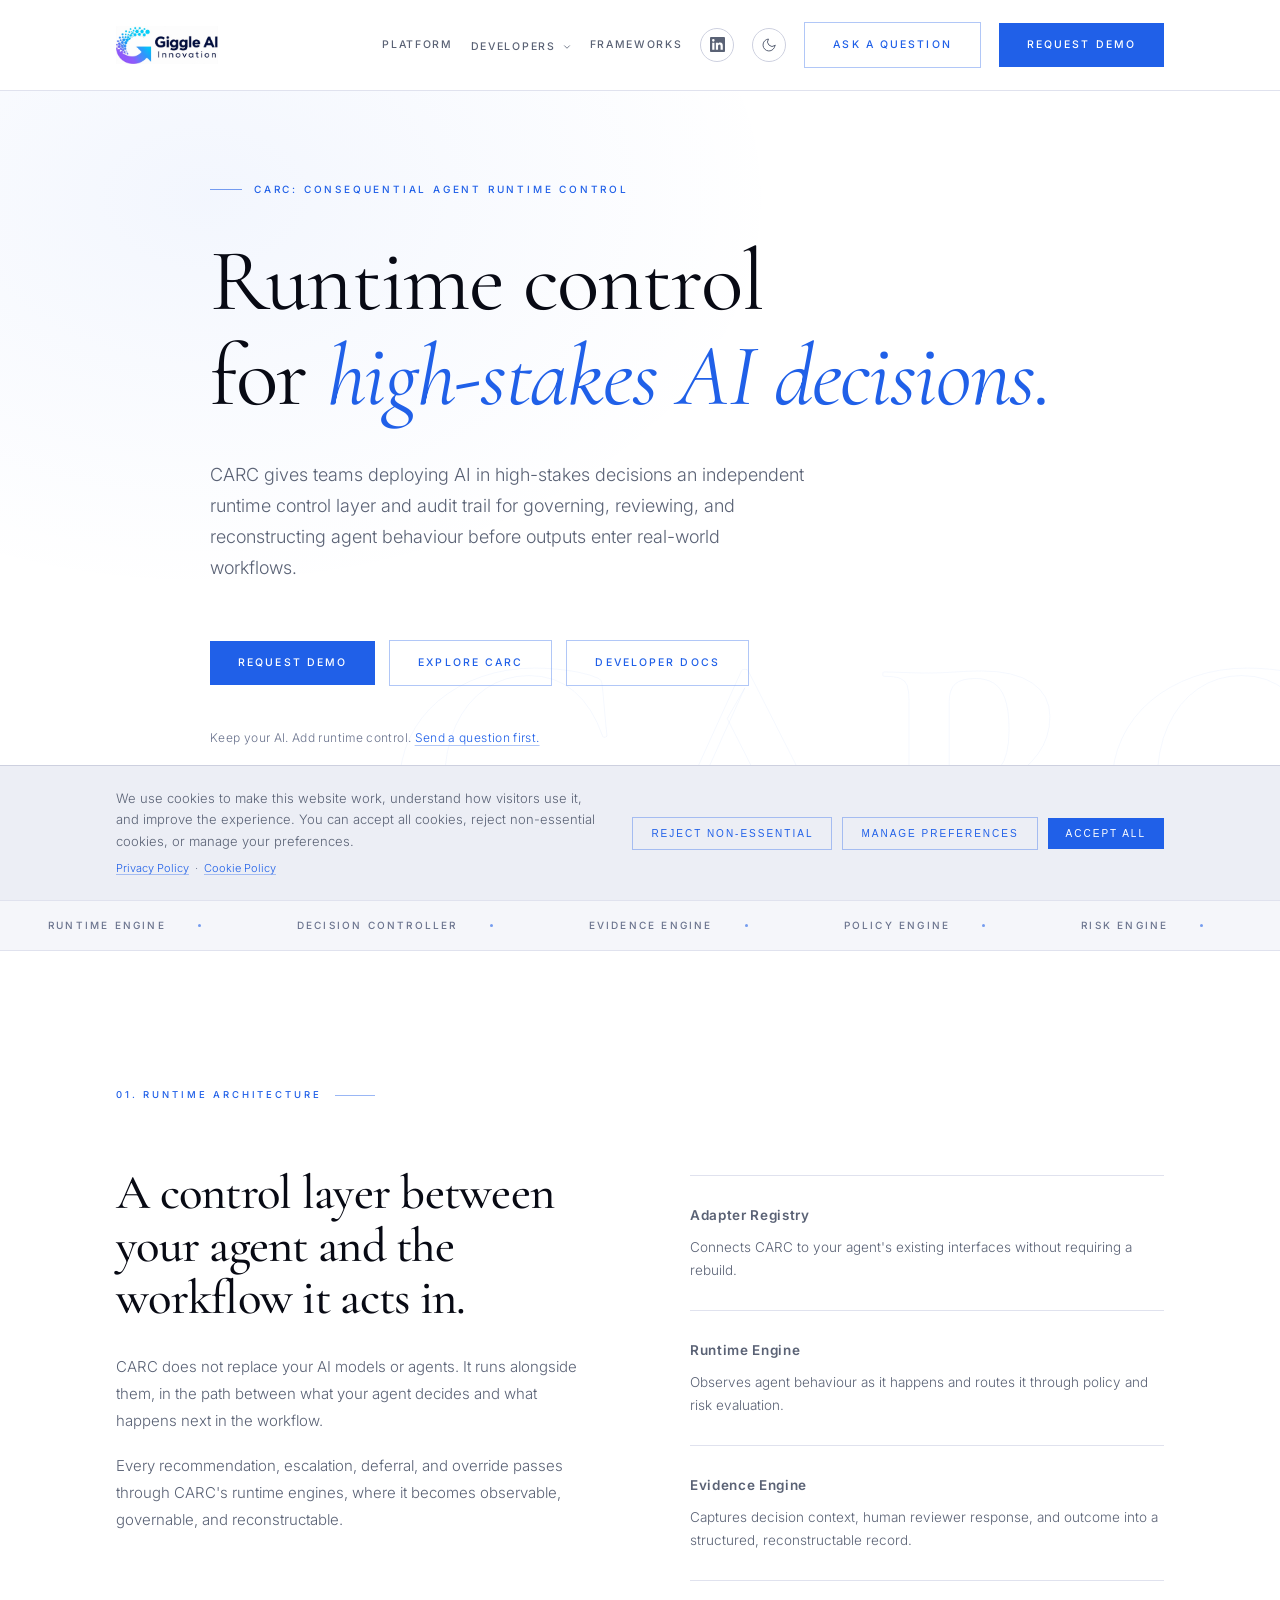
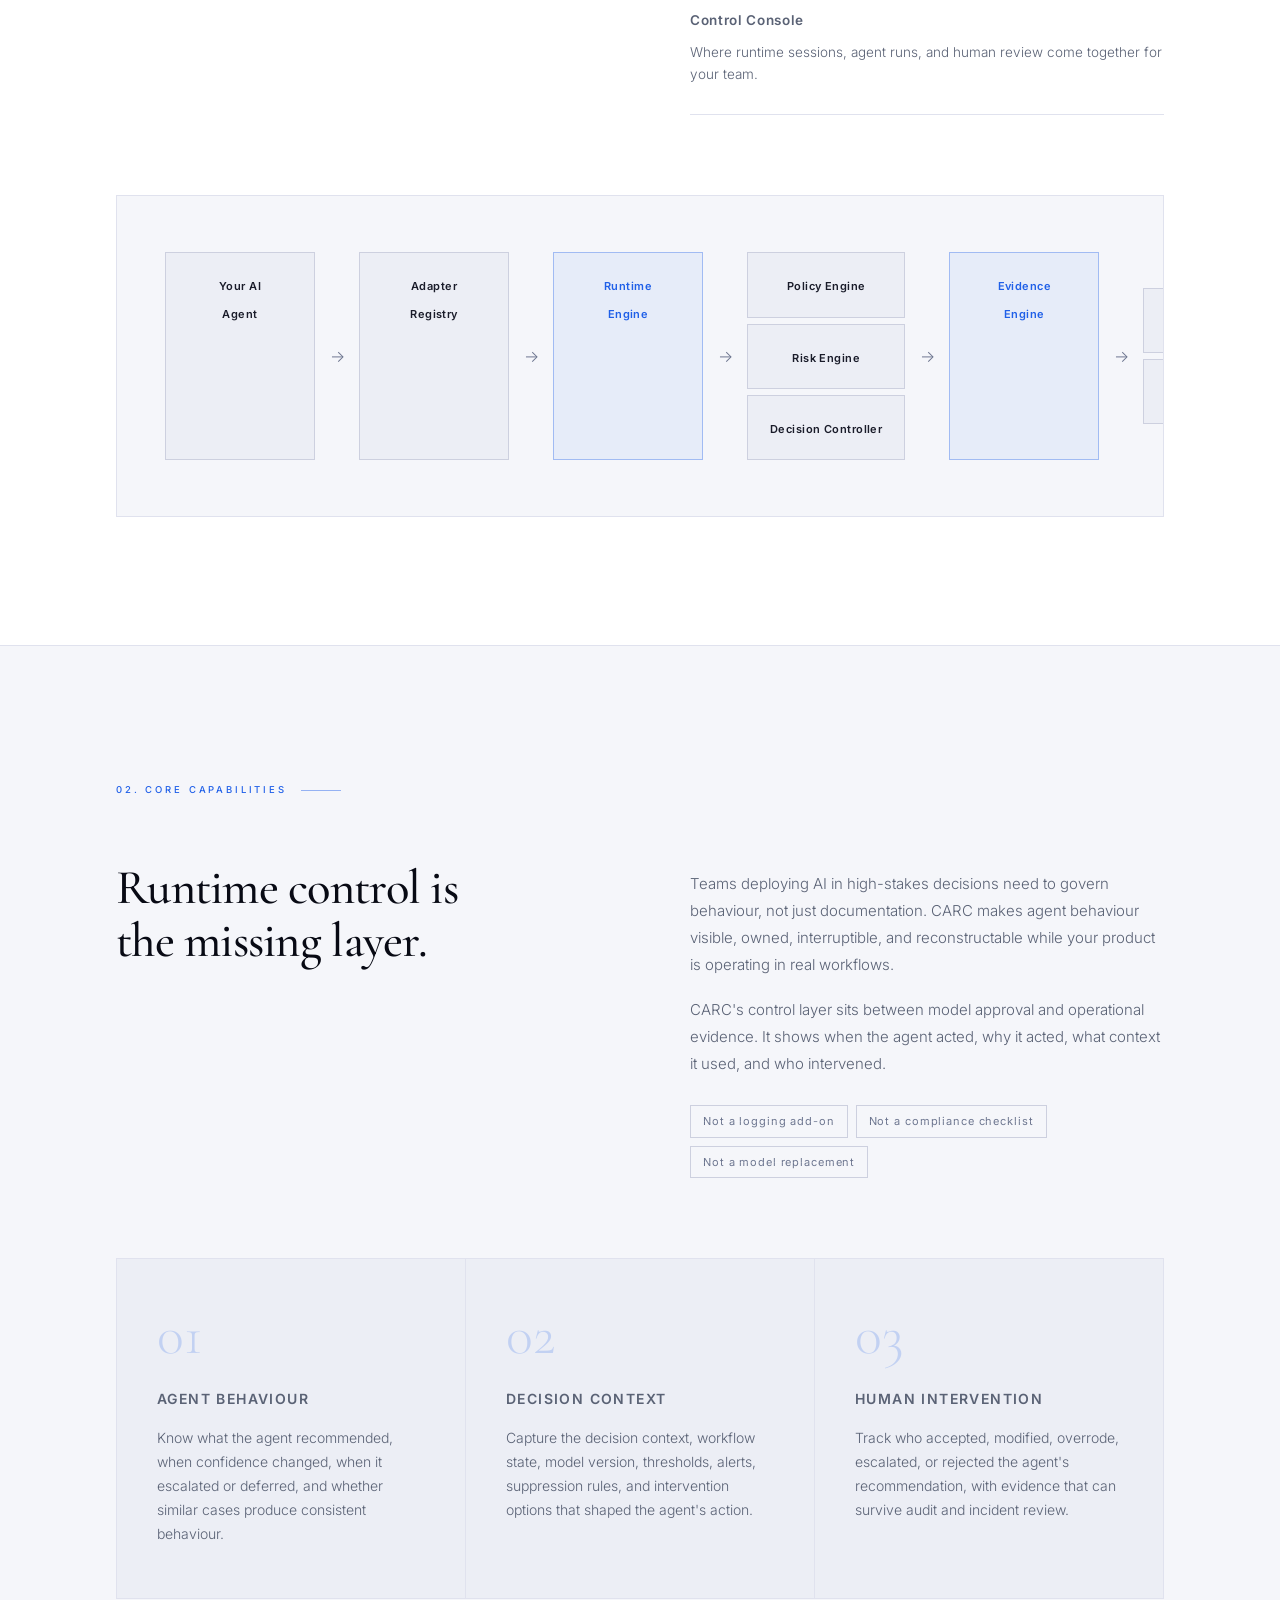
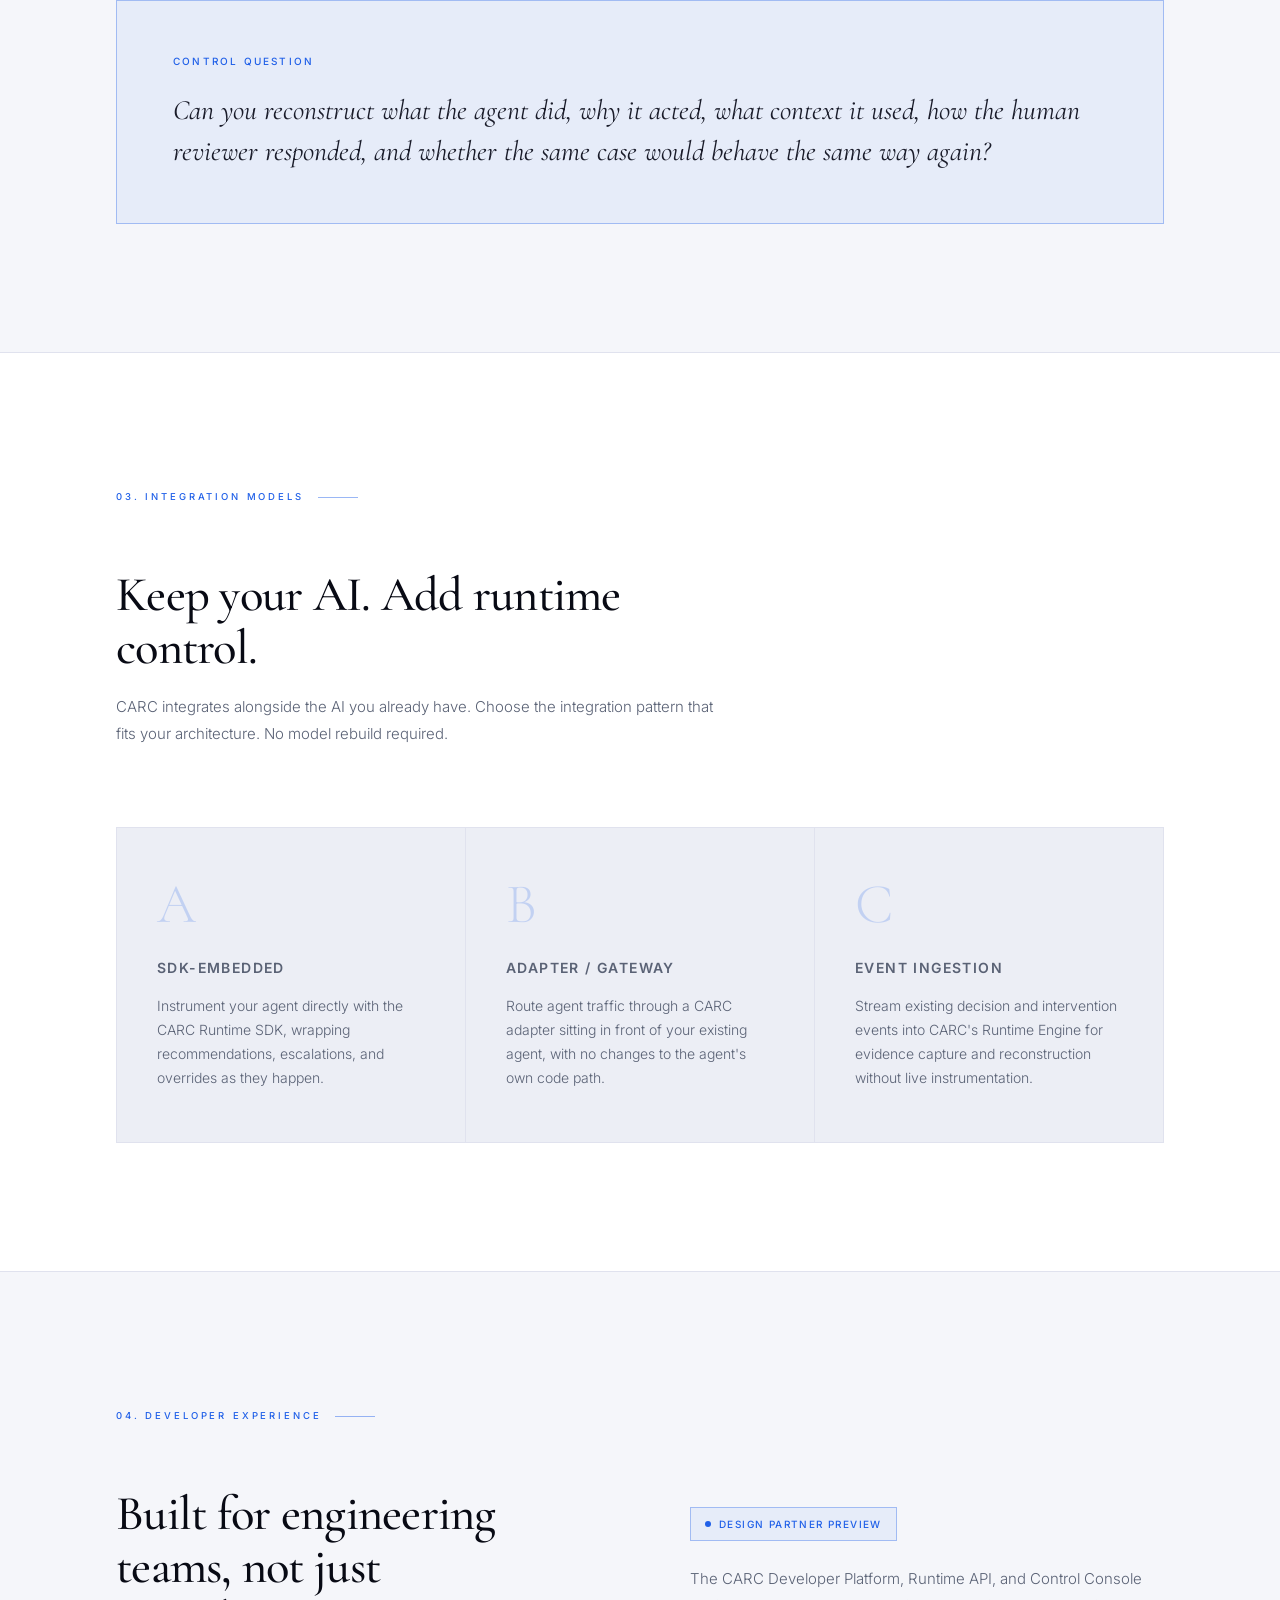
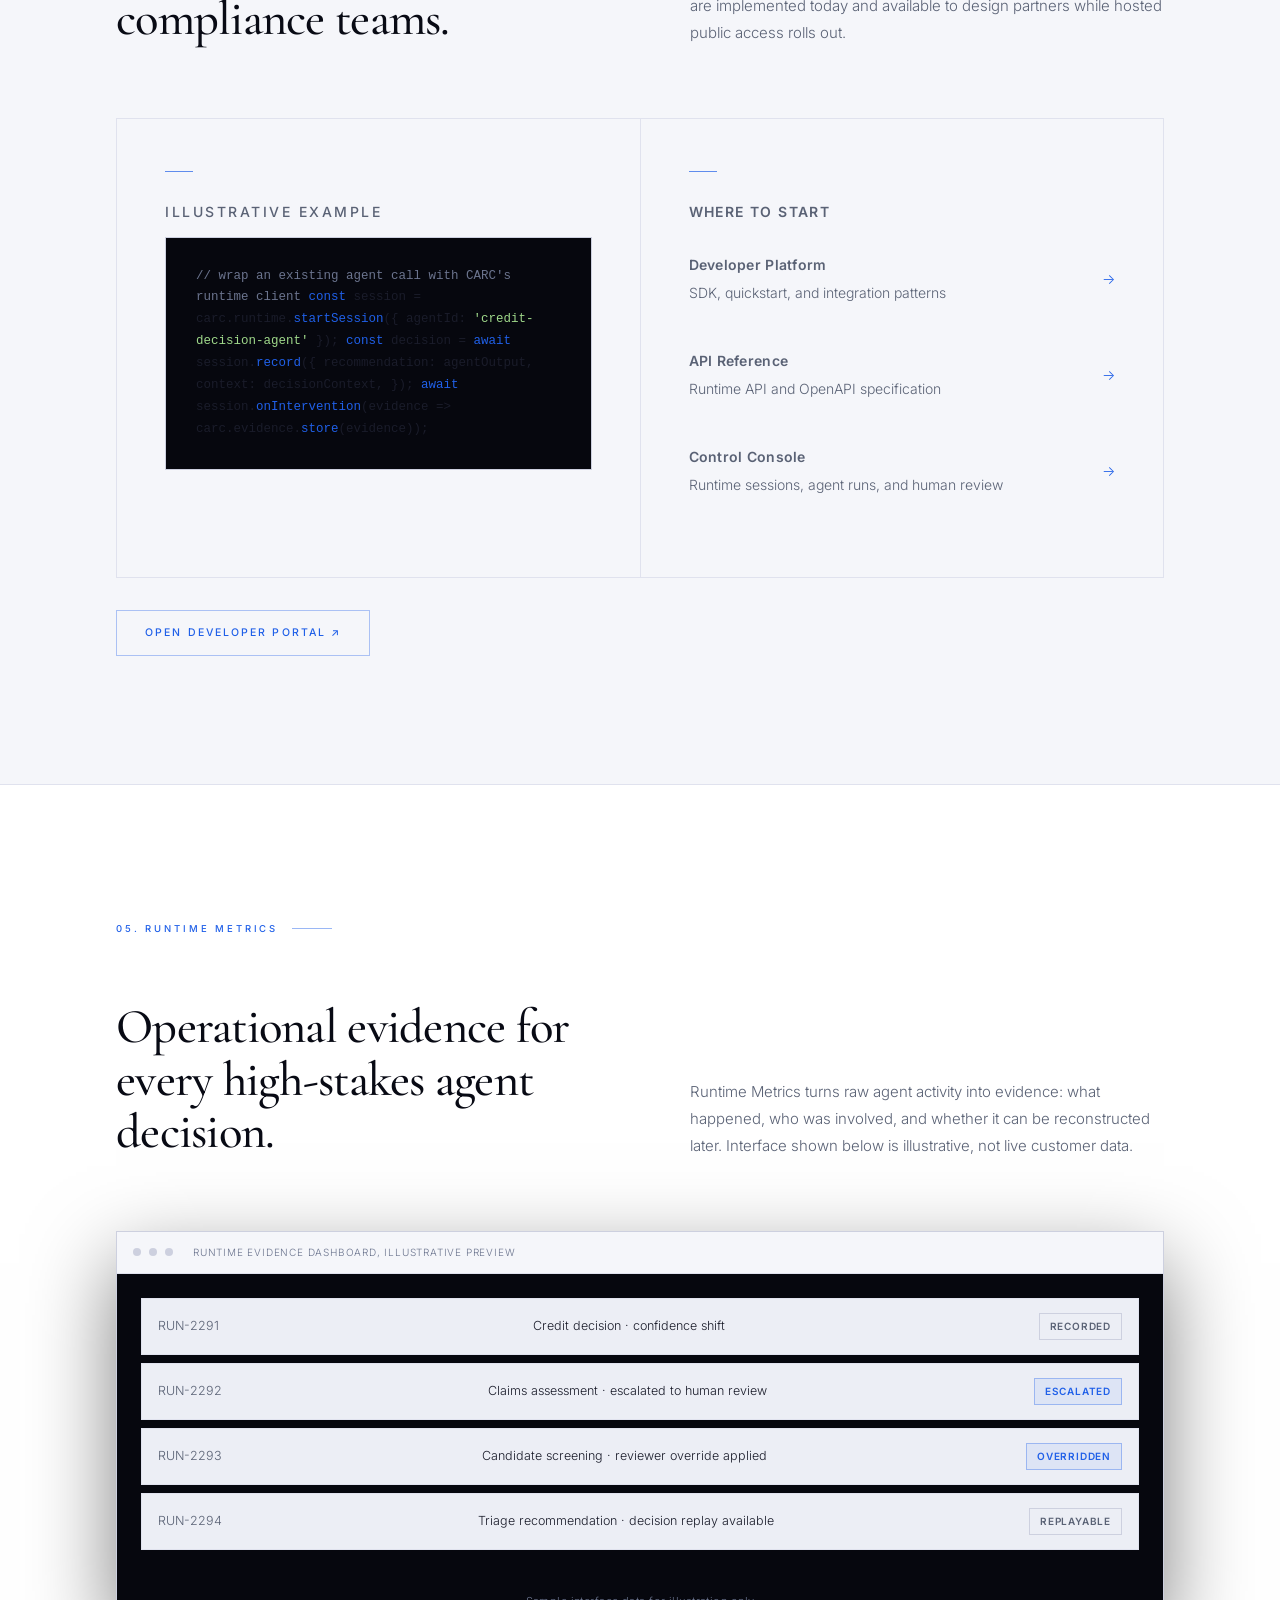
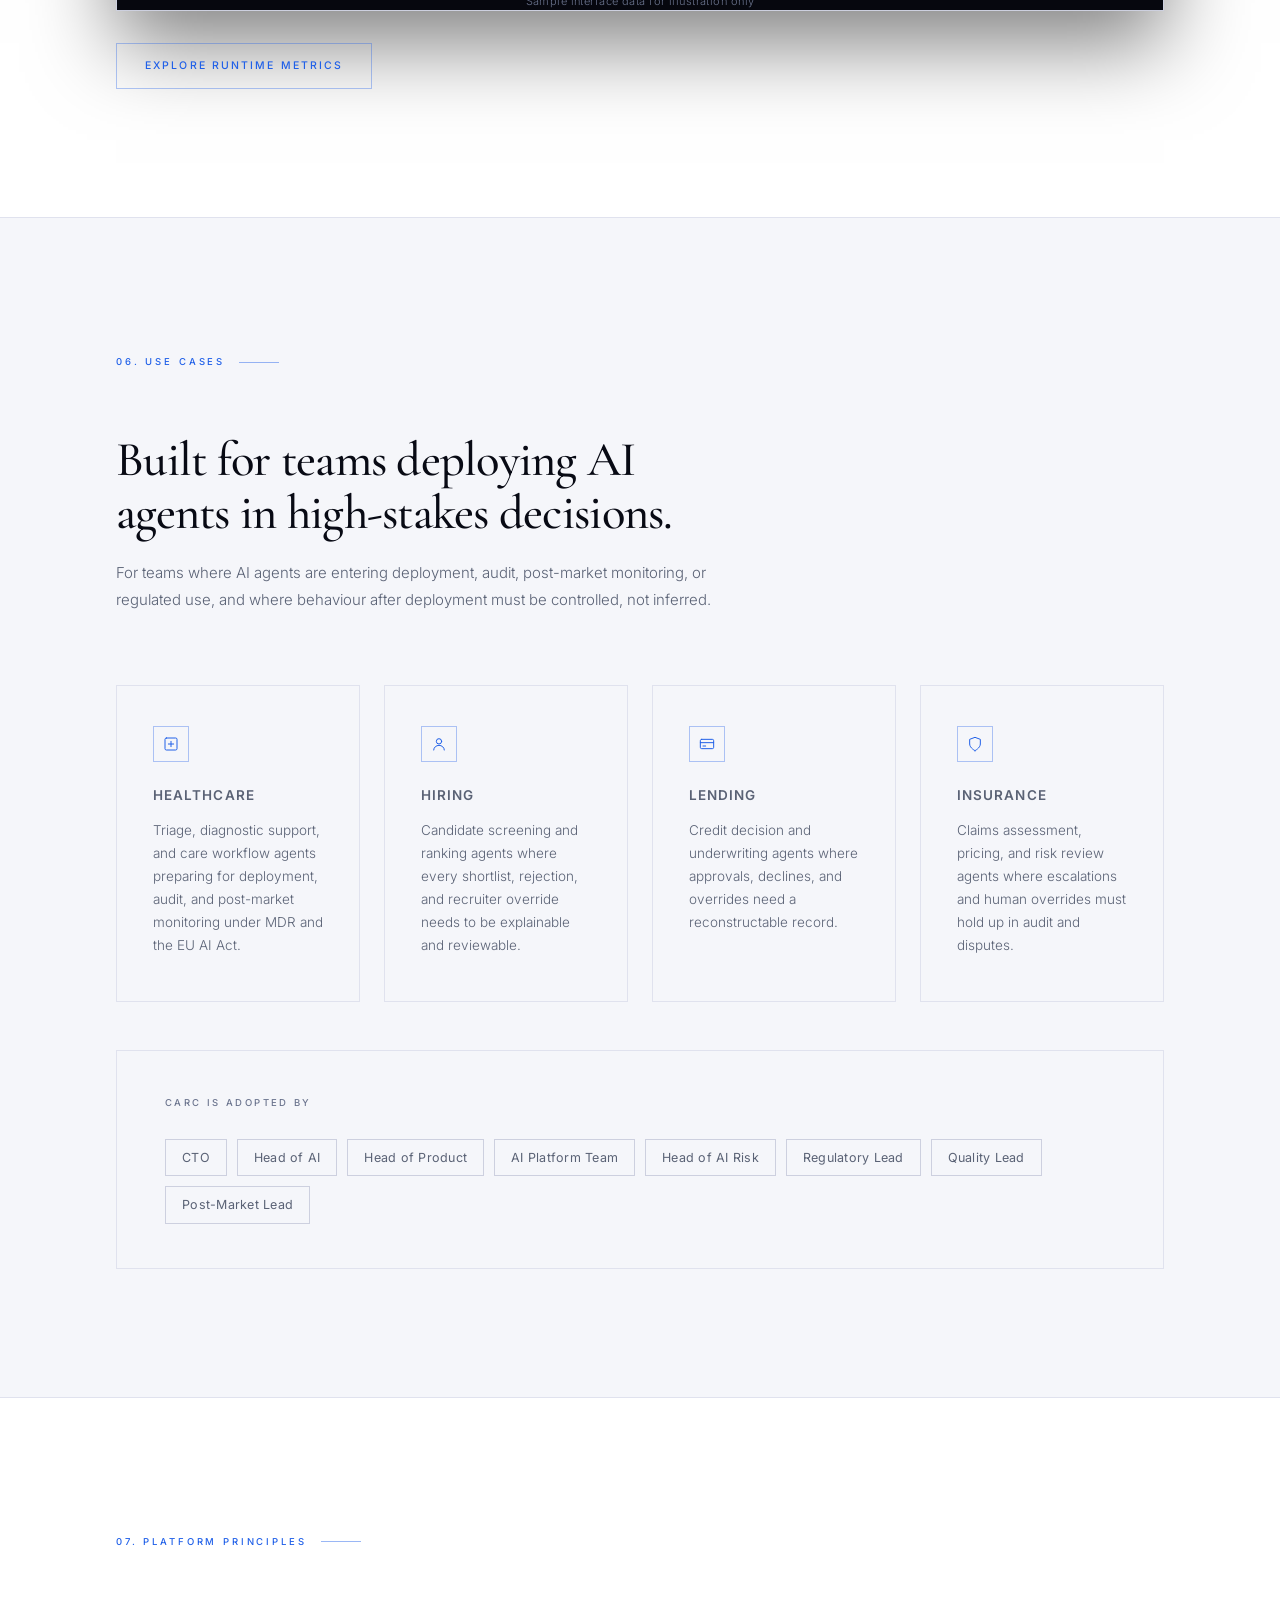
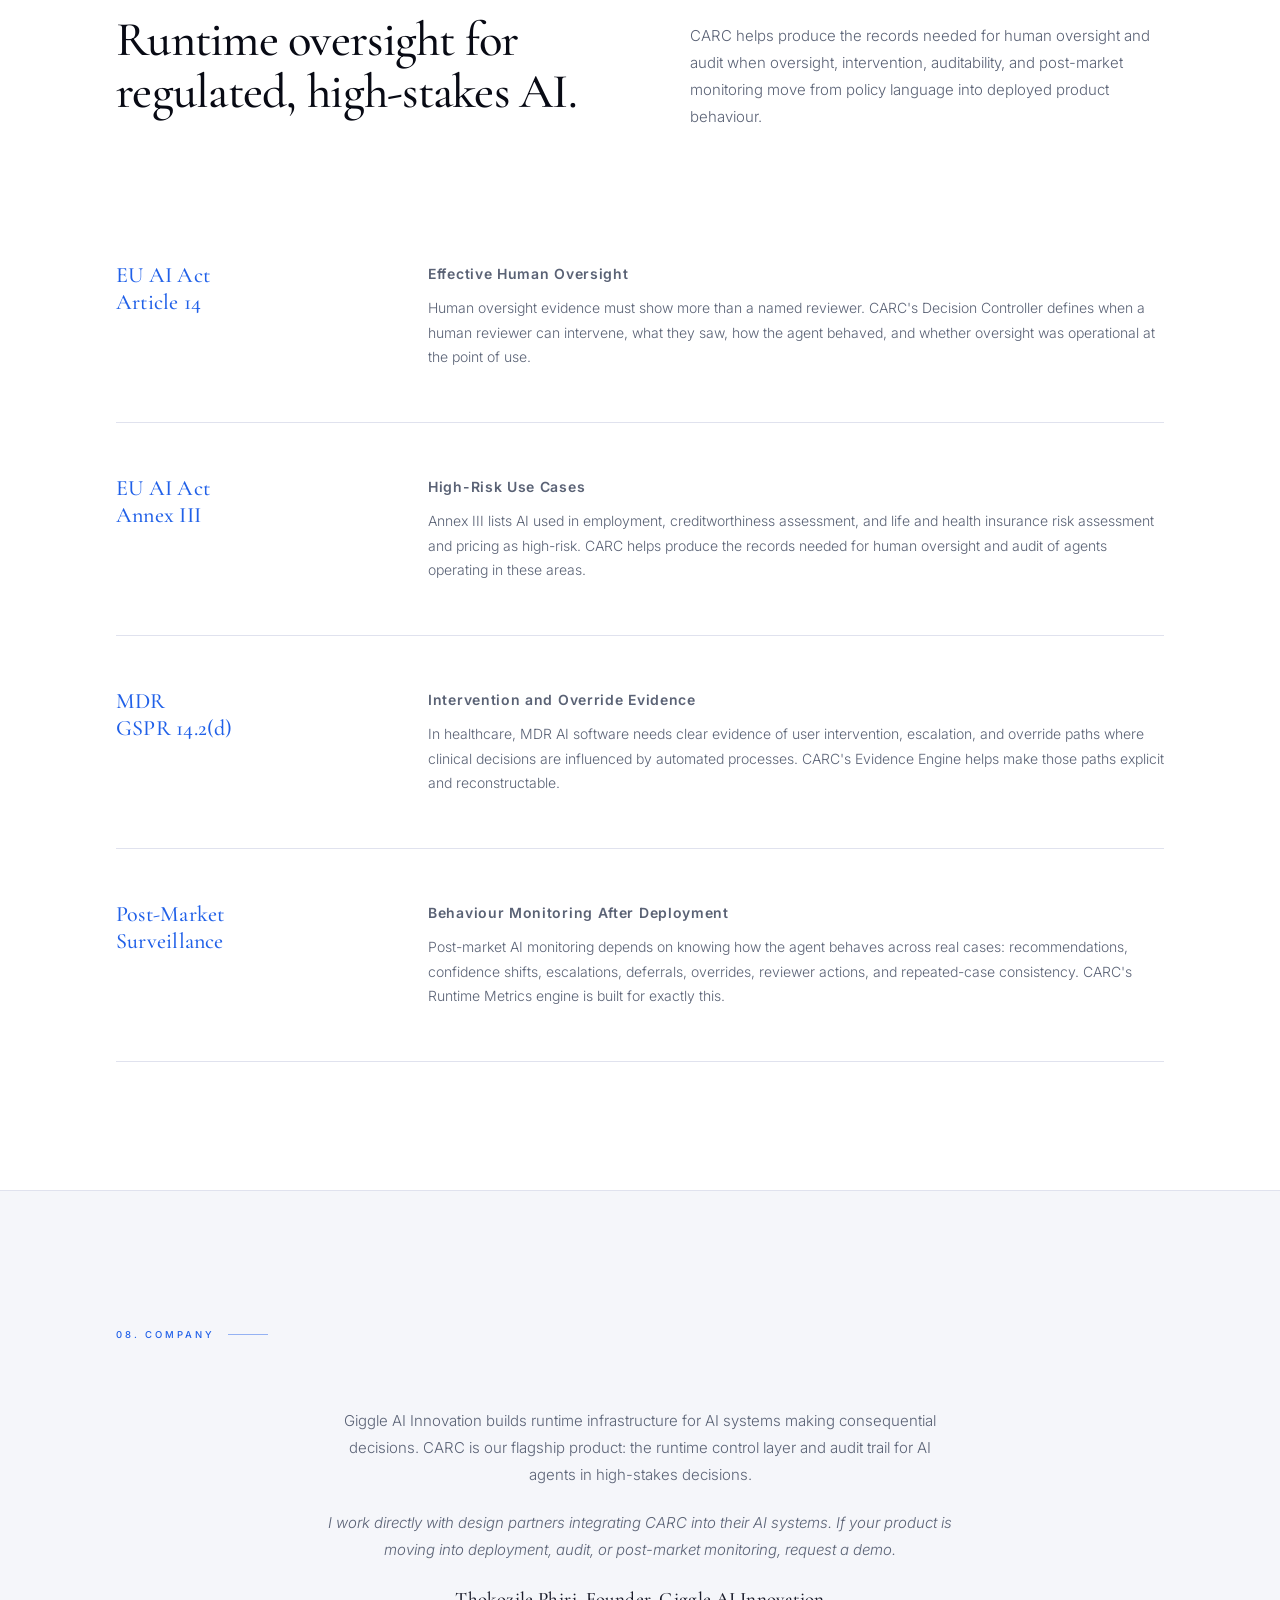
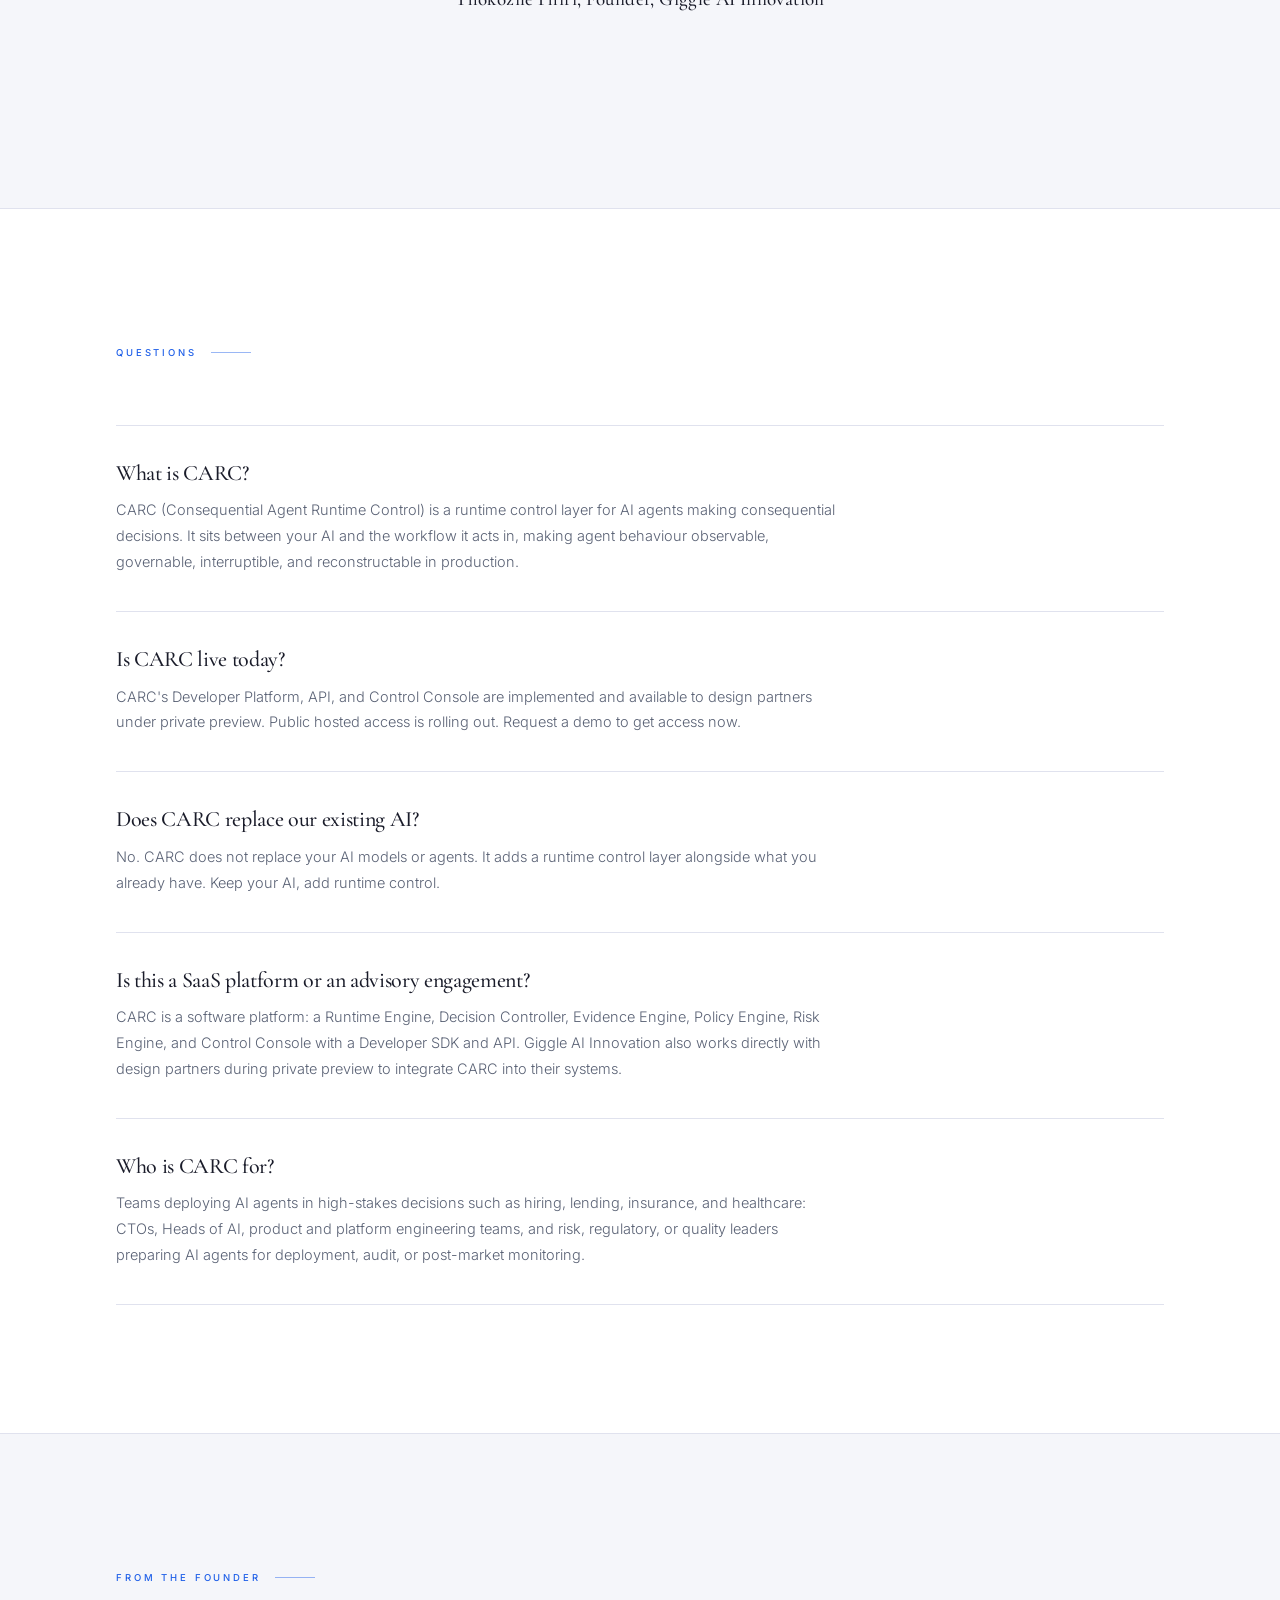
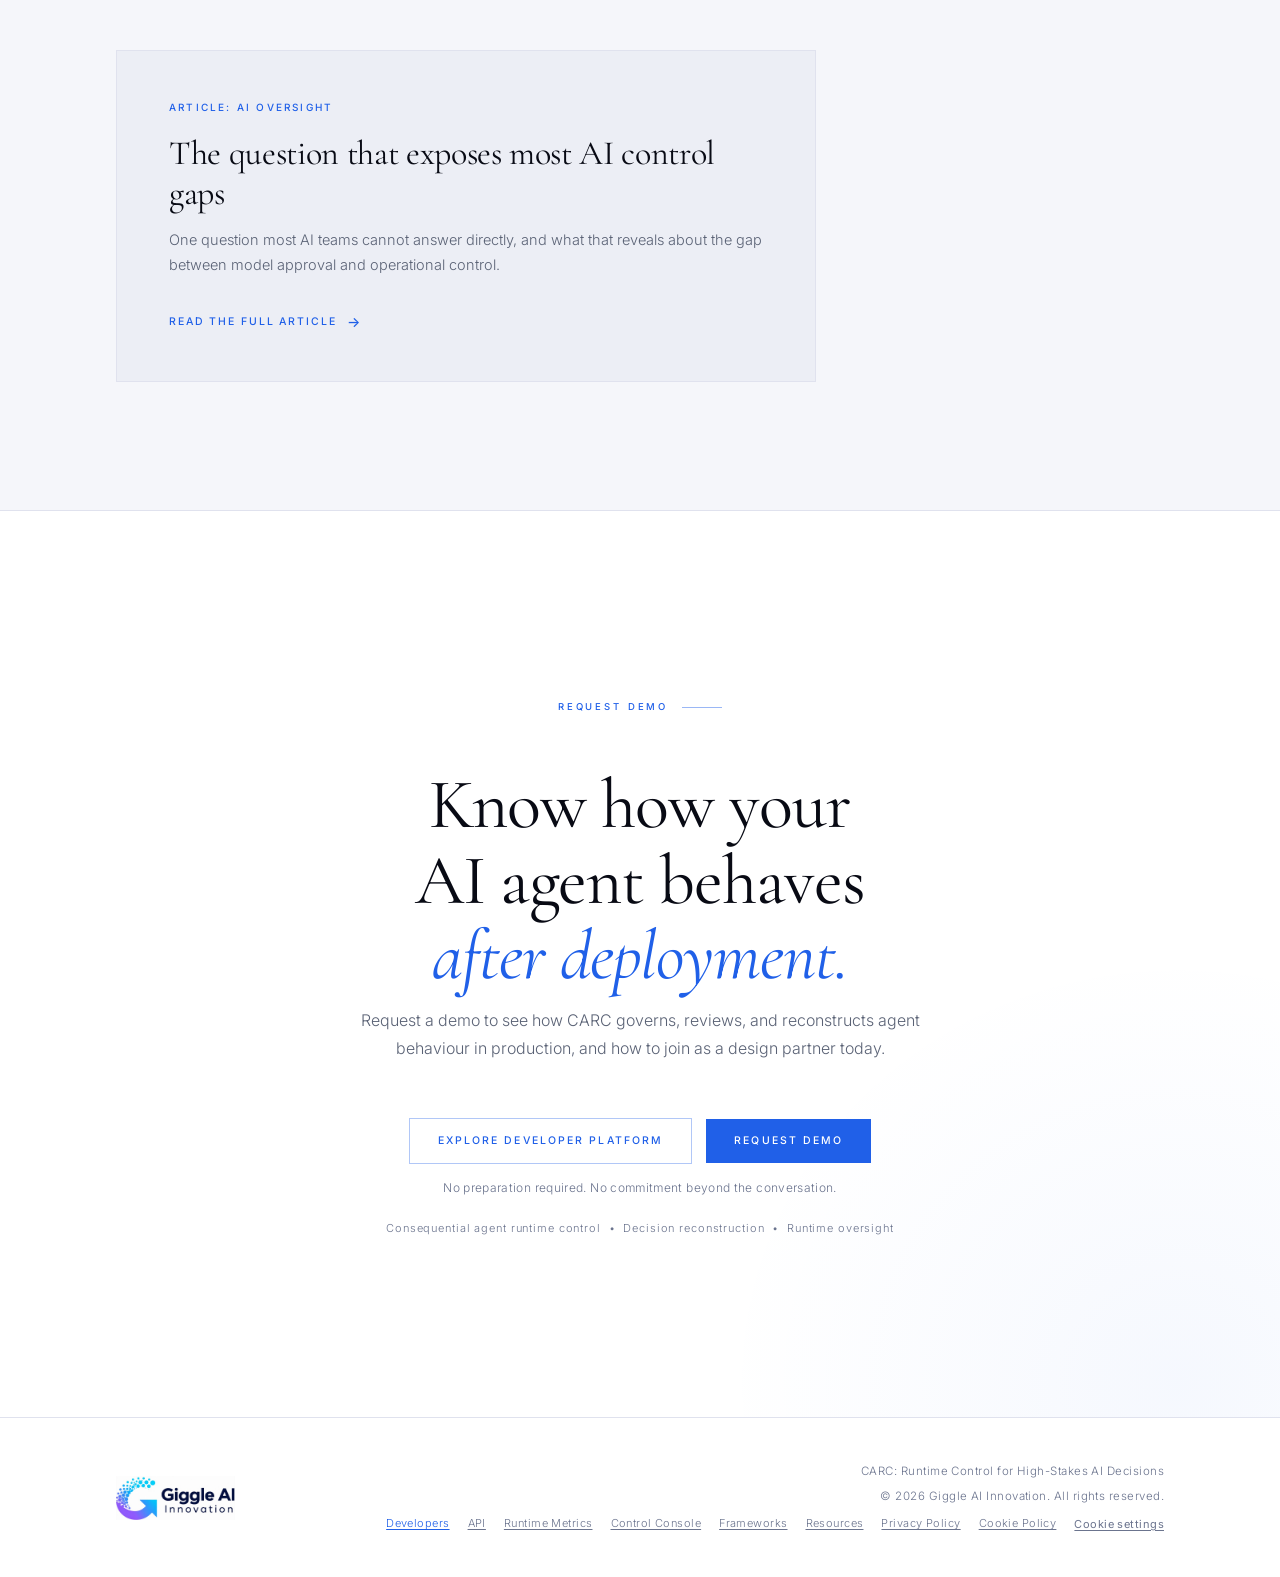
==== commit 779b550b: "Rename CARC to Consequential Agent Runtime Control Reposition CARC from healthcare-only to runtime c" ====
--- a/index.html
+++ b/index.html
@@ -3,9 +3,9 @@
 <head>
   <meta charset="UTF-8">
   <meta name="viewport" content="width=device-width, initial-scale=1.0">
-  <meta name="description" content="CARC is the runtime control layer for clinical AI agents — governing, reviewing, and reconstructing agent behaviour before outputs enter clinical workflows. Built by Giggle AI Innovation.">
-  <meta name="keywords" content="CARC, clinical agent runtime control, runtime infrastructure for clinical AI, healthcare AI runtime control, clinical AI oversight, AI runtime monitoring, EU AI Act healthcare AI, MDR AI software, clinical AI auditability, human oversight AI, decision reconstruction">
-  <title>CARC — Runtime Control for Clinical AI Agents | Giggle AI Innovation</title>
+  <meta name="description" content="CARC is the runtime control layer for AI agents making consequential decisions. It governs, reviews, and reconstructs agent behaviour before outputs enter real-world workflows. Built by Giggle AI Innovation.">
+  <meta name="keywords" content="CARC, consequential agent runtime control, runtime control for AI agents, high-stakes AI decisions, AI audit trails, AI oversight, AI runtime monitoring, EU AI Act Annex III, EU AI Act high-risk AI, MDR AI software, AI auditability, human oversight AI, decision reconstruction">
+  <title>CARC: Runtime Control for High-Stakes AI Decisions | Giggle AI Innovation</title>
 
   <link rel="preconnect" href="https://fonts.googleapis.com">
   <link rel="preconnect" href="https://fonts.gstatic.com" crossorigin>
@@ -17,14 +17,14 @@
   <!-- Open Graph -->
   <meta property="og:type"        content="website">
   <meta property="og:url"         content="https://giggleaiinnovation.com">
-  <meta property="og:title"       content="CARC — Runtime Control for Clinical AI Agents | Giggle AI Innovation">
-  <meta property="og:description" content="An independent runtime control layer for governing, reviewing, and reconstructing clinical agent behaviour before outputs enter clinical workflows.">
+  <meta property="og:title"       content="CARC: Runtime Control for High-Stakes AI Decisions | Giggle AI Innovation">
+  <meta property="og:description" content="An independent runtime control layer for governing, reviewing, and reconstructing agent behaviour before outputs enter real-world workflows.">
   <meta property="og:image"       content="https://giggleaiinnovation.com/assets/images/giggleaiinnovation-logo-dark.png">
 
   <!-- Twitter / X -->
   <meta name="twitter:card"        content="summary_large_image">
-  <meta name="twitter:title"       content="CARC — Runtime Control for Clinical AI Agents | Giggle AI Innovation">
-  <meta name="twitter:description" content="An independent runtime control layer for governing, reviewing, and reconstructing clinical agent behaviour before outputs enter clinical workflows.">
+  <meta name="twitter:title"       content="CARC: Runtime Control for High-Stakes AI Decisions | Giggle AI Innovation">
+  <meta name="twitter:description" content="An independent runtime control layer for governing, reviewing, and reconstructing agent behaviour before outputs enter real-world workflows.">
   <meta name="twitter:image"       content="https://giggleaiinnovation.com/assets/images/giggleaiinnovation-logo-dark.png">
 
   <link rel="stylesheet" href="assets/css/tokens.css">
@@ -45,7 +45,7 @@
       "@type": "Person",
       "name": "Thokozile Phiri"
     },
-    "description": "Giggle AI Innovation builds runtime infrastructure for clinical AI systems. Its product, CARC, is the runtime control layer for clinical AI agents."
+    "description": "Giggle AI Innovation builds runtime infrastructure for AI systems making consequential decisions. Its product, CARC, is the runtime control layer for AI agents in hiring, lending, insurance, healthcare, and other high-stakes decisions."
   }
   </script>
 
@@ -55,10 +55,10 @@
     "@context": "https://schema.org",
     "@type": "SoftwareApplication",
     "name": "CARC",
-    "alternateName": "Clinical Agent Runtime Control",
+    "alternateName": "Consequential Agent Runtime Control",
     "applicationCategory": "DeveloperApplication",
     "operatingSystem": "Web",
-    "description": "CARC is the runtime control layer for clinical AI agents — governing, reviewing, and reconstructing agent behaviour before outputs enter clinical workflows. Available to design partners under private preview.",
+    "description": "CARC is the runtime control layer for AI agents making consequential decisions. It governs, reviews, and reconstructs agent behaviour before outputs enter real-world workflows. Available to design partners under private preview.",
     "publisher": {
       "@type": "Organization",
       "name": "Giggle AI Innovation"
@@ -77,7 +77,7 @@
         "name": "What is CARC?",
         "acceptedAnswer": {
           "@type": "Answer",
-          "text": "CARC (Clinical Agent Runtime Control) is a runtime control layer for clinical AI agents. It sits between your clinical AI and the workflow it acts in, making agent behaviour observable, governable, interruptible, and reconstructable in production."
+          "text": "CARC (Consequential Agent Runtime Control) is a runtime control layer for AI agents making consequential decisions. It sits between your AI and the workflow it acts in, making agent behaviour observable, governable, interruptible, and reconstructable in production."
         }
       },
       {
@@ -85,15 +85,15 @@
         "name": "Is CARC live today?",
         "acceptedAnswer": {
           "@type": "Answer",
-          "text": "CARC's Developer Platform, API, and Control Console are implemented and available to design partners under private preview. Public hosted access is rolling out — request a demo to get access now."
+          "text": "CARC's Developer Platform, API, and Control Console are implemented and available to design partners under private preview. Public hosted access is rolling out. Request a demo to get access now."
         }
       },
       {
         "@type": "Question",
-        "name": "Does CARC replace our existing clinical AI?",
+        "name": "Does CARC replace our existing AI?",
         "acceptedAnswer": {
           "@type": "Answer",
-          "text": "No. CARC does not replace your clinical AI models or agents. It adds a runtime control layer alongside what you already have, so you can keep your clinical AI and add runtime control rather than rebuild it."
+          "text": "No. CARC does not replace your AI models or agents. It adds a runtime control layer alongside what you already have, so you can keep your AI and add runtime control rather than rebuild it."
         }
       },
       {
@@ -101,7 +101,7 @@
         "name": "Is CARC a SaaS platform or an advisory engagement?",
         "acceptedAnswer": {
           "@type": "Answer",
-          "text": "CARC is a software platform: a Runtime Engine, Decision Controller, Evidence Engine, Policy Engine, Risk Engine, and Control Console with a Developer SDK and API. Giggle AI Innovation also works directly with design partners during private preview to integrate CARC into their clinical AI systems."
+          "text": "CARC is a software platform: a Runtime Engine, Decision Controller, Evidence Engine, Policy Engine, Risk Engine, and Control Console with a Developer SDK and API. Giggle AI Innovation also works directly with design partners during private preview to integrate CARC into their AI systems."
         }
       },
       {
@@ -109,7 +109,7 @@
         "name": "Who is CARC for?",
         "acceptedAnswer": {
           "@type": "Answer",
-          "text": "Healthcare AI companies, CTOs, Heads of AI, product and platform engineering teams, and regulatory or quality leaders preparing clinical AI agents for deployment, audit, or post-market monitoring under EU AI Act and MDR obligations."
+          "text": "Teams deploying AI agents in high-stakes decisions such as hiring, lending, insurance, and healthcare: CTOs, Heads of AI, product and platform engineering teams, and risk, regulatory, or quality leaders preparing AI agents for deployment, audit, or post-market monitoring under the EU AI Act and sector rules such as MDR."
         }
       }
     ]
@@ -124,7 +124,7 @@
 <nav id="nav">
   <div class="wrap">
     <div class="nav-flex">
-      <a href="/" aria-label="Giggle AI Innovation — Home">
+      <a href="/" aria-label="Giggle AI Innovation home page">
         <img src="assets/images/giggleaiinnovation-logo-dark.png" alt="Giggle AI Innovation" class="nav-logo-img" id="navLogo">
       </a>
       <div class="nav-actions">
@@ -136,7 +136,7 @@
             <svg viewBox="0 0 24 24"><polyline points="6 9 12 15 18 9"/></svg>
           </button>
           <div class="nav-dropdown-menu">
-            <a href="developers.html" class="nav-dropdown-item">
+            <a href="developers.html" class="nav-dropdown-item" target="_blank" rel="noopener">
               <span class="nav-dropdown-item-title">Developer Platform</span>
               <span class="nav-dropdown-item-desc">SDK, quickstart, integration patterns</span>
             </a>
@@ -165,7 +165,7 @@
           <svg class="icon-moon" viewBox="0 0 24 24"><path d="M21 12.79A9 9 0 1 1 11.21 3 7 7 0 0 0 21 12.79z"/></svg>
         </button>
         <a href="mailto:info@giggleaiinnovation.com?subject=CARC%20Question" class="btn btn-outline nav-ask">Ask a Question</a>
-        <a href="#" data-config-url="demoUrl" target="_blank" rel="noopener" class="btn btn-gold">Request Demo</a>
+        <a href="#contact-sales" data-contact-sales-open aria-haspopup="dialog" class="btn btn-gold">Request Demo</a>
       </div>
     </div>
   </div>
@@ -177,22 +177,22 @@
 <section id="hero">
   <div class="wrap">
     <div class="hero-inner">
-      <p class="eyebrow">CARC — Clinical Agent Runtime Control</p>
+      <p class="eyebrow">CARC: Consequential Agent Runtime Control</p>
       <h1 class="hero-h1">
         Runtime control<br>
-        for <em>clinical AI agents.</em>
+        for <em>high-stakes AI decisions.</em>
       </h1>
       <p class="hero-sub">
-        CARC gives healthcare AI companies an independent runtime control layer for governing,
-        reviewing, and reconstructing clinical agent behaviour before outputs enter clinical workflows.
+        CARC gives teams deploying AI in high-stakes decisions an independent runtime control layer and audit trail for governing,
+        reviewing, and reconstructing agent behaviour before outputs enter real-world workflows.
       </p>
       <div class="hero-actions">
         <div class="cta-pair">
-          <a href="#" data-config-url="demoUrl" target="_blank" rel="noopener" class="btn btn-gold">Request Demo</a>
+          <a href="#contact-sales" data-contact-sales-open aria-haspopup="dialog" class="btn btn-gold">Request Demo</a>
           <a href="#architecture" class="btn btn-outline">Explore CARC</a>
           <a href="developers.html" class="btn btn-outline">Developer Docs</a>
         </div>
-        <p class="cta-microcopy">Keep your clinical AI. Add runtime control. <a href="mailto:info@giggleaiinnovation.com?subject=CARC%20Question">Send a question first.</a></p>
+        <p class="cta-microcopy">Keep your AI. Add runtime control. <a href="mailto:info@giggleaiinnovation.com?subject=CARC%20Question">Send a question first.</a></p>
       </div>
     </div>
   </div>
@@ -230,12 +230,12 @@
 <!-- ═══ RUNTIME ARCHITECTURE ═══════════════════════════════════════════════════ -->
 <section class="section" id="architecture">
   <div class="wrap">
-    <p class="sec-label">01 &mdash; Runtime Architecture</p>
+    <p class="sec-label">01. Runtime Architecture</p>
 
     <div class="problem-grid">
       <div class="problem-body r">
-        <h2 class="problem-h2">A control layer between your agent and the clinical workflow.</h2>
-        <p>CARC does not replace your clinical AI models or agents. It runs alongside them, in the path between what your agent decides and what happens next in the clinical workflow.</p>
+        <h2 class="problem-h2">A control layer between your agent and the workflow it acts in.</h2>
+        <p>CARC does not replace your AI models or agents. It runs alongside them, in the path between what your agent decides and what happens next in the workflow.</p>
         <p>Every recommendation, escalation, deferral, and override passes through CARC's runtime engines, where it becomes observable, governable, and reconstructable.</p>
       </div>
       <div class="problem-list r r-d1">
@@ -249,7 +249,7 @@
         </div>
         <div class="problem-item">
           <p class="problem-item-title">Evidence Engine</p>
-          <p>Captures decision context, clinician response, and outcome into a structured, reconstructable record.</p>
+          <p>Captures decision context, human reviewer response, and outcome into a structured, reconstructable record.</p>
         </div>
         <div class="problem-item">
           <p class="problem-item-title">Control Console</p>
@@ -258,9 +258,9 @@
       </div>
     </div>
 
-    <div class="arch-diagram r" style="margin-top:80px;" role="img" aria-label="CARC runtime architecture: Clinical AI Agent connects through the Adapter Registry to the Runtime Engine, which coordinates the Policy Engine, Risk Engine, and Decision Controller, feeding the Evidence Engine, Decision Replay, and Runtime Metrics, surfaced in the Control Console.">
+    <div class="arch-diagram r" style="margin-top:80px;" role="img" aria-label="CARC runtime architecture: Your AI Agent connects through the Adapter Registry to the Runtime Engine, which coordinates the Policy Engine, Risk Engine, and Decision Controller, feeding the Evidence Engine, Decision Replay, and Runtime Metrics, surfaced in the Control Console.">
       <div class="arch-row">
-        <div class="arch-node"><span class="arch-node-label">Clinical AI<br>Agent</span></div>
+        <div class="arch-node"><span class="arch-node-label">Your AI<br>Agent</span></div>
         <div class="arch-connector">&rarr;</div>
         <div class="arch-node"><span class="arch-node-label">Adapter<br>Registry</span></div>
         <div class="arch-connector">&rarr;</div>
@@ -289,7 +289,7 @@
 <!-- ═══ CORE CAPABILITIES ══════════════════════════════════════════════════════ -->
 <section class="section section--surface" id="capabilities">
   <div class="wrap">
-    <p class="sec-label">02 &mdash; Core Capabilities</p>
+    <p class="sec-label">02. Core Capabilities</p>
 
     <div class="what-intro">
       <h2 class="what-h2 r">
@@ -297,7 +297,7 @@
         the missing layer.
       </h2>
       <div class="what-body r r-d1">
-        <p>Healthcare AI companies need to govern behaviour, not just documentation. CARC makes agent behaviour visible, owned, interruptible, and reconstructable while your product is operating in real workflows.</p>
+        <p>Teams deploying AI in high-stakes decisions need to govern behaviour, not just documentation. CARC makes agent behaviour visible, owned, interruptible, and reconstructable while your product is operating in real workflows.</p>
         <p>CARC's control layer sits between model approval and operational evidence. It shows when the agent acted, why it acted, what context it used, and who intervened.</p>
         <div class="not-tags">
           <span class="not-tag">Not a logging add-on</span>
@@ -315,8 +315,8 @@
       </div>
       <div class="pillar r r-d1">
         <span class="pillar-n">02</span>
-        <p class="pillar-title">Clinical Context</p>
-        <p>Capture the clinical context, workflow state, model version, thresholds, alerts, suppression rules, and intervention options that shaped the agent's action.</p>
+        <p class="pillar-title">Decision Context</p>
+        <p>Capture the decision context, workflow state, model version, thresholds, alerts, suppression rules, and intervention options that shaped the agent's action.</p>
       </div>
       <div class="pillar r r-d2">
         <span class="pillar-n">03</span>
@@ -328,8 +328,8 @@
     <div class="control-principle r">
       <span class="control-principle-label">Control Question</span>
       <blockquote>
-        Can you reconstruct what the clinical agent did, why it acted, what context it used,
-        how the clinician responded, and whether the same case would behave the same way again?
+        Can you reconstruct what the agent did, why it acted, what context it used,
+        how the human reviewer responded, and whether the same case would behave the same way again?
       </blockquote>
     </div>
 
@@ -340,11 +340,11 @@
 <!-- ═══ INTEGRATION MODELS ═════════════════════════════════════════════════════ -->
 <section class="section" id="integration">
   <div class="wrap">
-    <p class="sec-label">03 &mdash; Integration Models</p>
+    <p class="sec-label">03. Integration Models</p>
 
     <div class="steps-header r">
-      <h2 class="steps-h2">Keep your clinical AI. Add runtime control.</h2>
-      <p class="steps-sub">CARC integrates alongside the clinical AI you already have. Choose the integration pattern that fits your architecture — no model rebuild required.</p>
+      <h2 class="steps-h2">Keep your AI. Add runtime control.</h2>
+      <p class="steps-sub">CARC integrates alongside the AI you already have. Choose the integration pattern that fits your architecture. No model rebuild required.</p>
     </div>
 
     <div class="pillars">
@@ -371,7 +371,7 @@
 <!-- ═══ DEVELOPER EXPERIENCE ═══════════════════════════════════════════════════ -->
 <section class="section section--surface" id="developers">
   <div class="wrap">
-    <p class="sec-label">04 &mdash; Developer Experience</p>
+    <p class="sec-label">04. Developer Experience</p>
 
     <div class="deliv-header">
       <h2 class="deliv-h2 r">Built for engineering teams, not just compliance teams.</h2>
@@ -385,11 +385,11 @@
       <div class="deliv-card r">
         <p class="code-label">Illustrative example</p>
         <div class="code-block"><span class="cm">// wrap an existing agent call with CARC's runtime client</span>
-<span class="kw">const</span> session = carc.runtime.<span class="kw">startSession</span>({ agentId: <span class="str">'triage-agent'</span> });
+<span class="kw">const</span> session = carc.runtime.<span class="kw">startSession</span>({ agentId: <span class="str">'credit-decision-agent'</span> });
 
 <span class="kw">const</span> decision = <span class="kw">await</span> session.<span class="kw">record</span>({
   recommendation: agentOutput,
-  context: clinicalContext,
+  context: decisionContext,
 });
 
 <span class="kw">await</span> session.<span class="kw">onIntervention</span>(evidence => carc.evidence.<span class="kw">store</span>(evidence));</div>
@@ -422,23 +422,23 @@
 <!-- ═══ RUNTIME METRICS ════════════════════════════════════════════════════════ -->
 <section class="section" id="metrics">
   <div class="wrap">
-    <p class="sec-label">05 &mdash; Runtime Metrics</p>
+    <p class="sec-label">05. Runtime Metrics</p>
 
     <div class="deliv-header">
-      <h2 class="deliv-h2 r">Operational evidence for every clinical agent decision.</h2>
+      <h2 class="deliv-h2 r">Operational evidence for every high-stakes agent decision.</h2>
       <p class="deliv-sub r r-d1">Runtime Metrics turns raw agent activity into evidence: what happened, who was involved, and whether it can be reconstructed later. Interface shown below is illustrative, not live customer data.</p>
     </div>
 
     <div class="ui-preview-frame r">
       <div class="ui-preview-chrome">
         <span class="ui-preview-dot"></span><span class="ui-preview-dot"></span><span class="ui-preview-dot"></span>
-        <span class="ui-preview-label">Runtime Evidence Dashboard &mdash; Illustrative Preview</span>
+        <span class="ui-preview-label">Runtime Evidence Dashboard, Illustrative Preview</span>
       </div>
       <div class="ui-preview-body">
-        <div class="ui-row"><span class="ui-row-id">RUN-2291</span><span>Triage recommendation &middot; confidence shift</span><span class="ui-row-status">Recorded</span></div>
-        <div class="ui-row"><span class="ui-row-id">RUN-2292</span><span>Escalated to clinician review</span><span class="ui-row-status ui-row-status--flag">Escalated</span></div>
-        <div class="ui-row"><span class="ui-row-id">RUN-2293</span><span>Clinician override applied</span><span class="ui-row-status ui-row-status--flag">Overridden</span></div>
-        <div class="ui-row"><span class="ui-row-id">RUN-2294</span><span>Decision replay available</span><span class="ui-row-status">Replayable</span></div>
+        <div class="ui-row"><span class="ui-row-id">RUN-2291</span><span>Credit decision &middot; confidence shift</span><span class="ui-row-status">Recorded</span></div>
+        <div class="ui-row"><span class="ui-row-id">RUN-2292</span><span>Claims assessment &middot; escalated to human review</span><span class="ui-row-status ui-row-status--flag">Escalated</span></div>
+        <div class="ui-row"><span class="ui-row-id">RUN-2293</span><span>Candidate screening &middot; reviewer override applied</span><span class="ui-row-status ui-row-status--flag">Overridden</span></div>
+        <div class="ui-row"><span class="ui-row-id">RUN-2294</span><span>Triage recommendation &middot; decision replay available</span><span class="ui-row-status">Replayable</span></div>
       </div>
       <p class="ui-preview-note">Sample interface data for illustration only</p>
     </div>
@@ -450,17 +450,17 @@
 </section>
 
 
-<!-- ═══ CLINICAL USE CASES ═════════════════════════════════════════════════════ -->
+<!-- ═══ USE CASES ══════════════════════════════════════════════════════════════ -->
 <section class="section section--surface" id="use-cases">
   <div class="wrap">
-    <p class="sec-label">06 &mdash; Clinical Use Cases</p>
+    <p class="sec-label">06. Use Cases</p>
 
     <div class="who-intro r">
-      <h2 class="who-h2">Built for healthcare AI companies moving into agentic workflows.</h2>
-      <p class="who-sub">For teams where clinical AI agents are entering deployment, audit, post-market monitoring, or regulated clinical use &mdash; and where behaviour after deployment must be controlled, not inferred.</p>
-    </div>
-
-    <div class="who-grid">
+      <h2 class="who-h2">Built for teams deploying AI agents in high-stakes decisions.</h2>
+      <p class="who-sub">For teams where AI agents are entering deployment, audit, post-market monitoring, or regulated use, and where behaviour after deployment must be controlled, not inferred.</p>
+    </div>
+
+    <div class="who-grid who-grid--4">
       <div class="who-card r">
         <div class="who-icon">
           <svg viewBox="0 0 24 24" aria-hidden="true">
@@ -468,26 +468,37 @@
             <path d="M12 8v8M8 12h8"/>
           </svg>
         </div>
-        <p class="who-card-title">Healthcare AI Companies</p>
-        <p>Clinical AI products, SaMD, diagnostic support, imaging AI, triage agents, clinical workflow agents, and platforms preparing for deployment into real care pathways.</p>
+        <p class="who-card-title">Healthcare</p>
+        <p>Triage, diagnostic support, and care workflow agents preparing for deployment, audit, and post-market monitoring under MDR and the EU AI Act.</p>
       </div>
       <div class="who-card r r-d1">
+        <div class="who-icon">
+          <svg viewBox="0 0 24 24" aria-hidden="true">
+            <circle cx="12" cy="8" r="4"/>
+            <path d="M4 21c0-4 4-7 8-7s8 3 8 7"/>
+          </svg>
+        </div>
+        <p class="who-card-title">Hiring</p>
+        <p>Candidate screening and ranking agents where every shortlist, rejection, and recruiter override needs to be explainable and reviewable.</p>
+      </div>
+      <div class="who-card r r-d2">
+        <div class="who-icon">
+          <svg viewBox="0 0 24 24" aria-hidden="true">
+            <rect x="2" y="5" width="20" height="14" rx="2"/>
+            <path d="M2 10h20M6 15h4"/>
+          </svg>
+        </div>
+        <p class="who-card-title">Lending</p>
+        <p>Credit decision and underwriting agents where approvals, declines, and overrides need a reconstructable record.</p>
+      </div>
+      <div class="who-card r r-d3">
         <div class="who-icon">
           <svg viewBox="0 0 24 24" aria-hidden="true">
             <path d="M12 22s8-4 8-10V5l-8-3-8 3v7c0 6 8 10 8 10z"/>
           </svg>
         </div>
-        <p class="who-card-title">Product &amp; Platform Teams</p>
-        <p>CTOs, Heads of AI, product leaders, and clinical AI platform teams who need runtime monitoring, escalation logic, override evidence, and reliable decision reconstruction.</p>
-      </div>
-      <div class="who-card r r-d2">
-        <div class="who-icon">
-          <svg viewBox="0 0 24 24" aria-hidden="true">
-            <path d="M22 12h-4l-3 9L9 3l-3 9H2"/>
-          </svg>
-        </div>
-        <p class="who-card-title">Regulatory &amp; Quality Leaders</p>
-        <p>Teams preparing for EU AI Act, MDR, clinical deployment, audit, conformity assessment, human oversight evidence, or post-market AI monitoring.</p>
+        <p class="who-card-title">Insurance</p>
+        <p>Claims assessment, pricing, and risk review agents where escalations and human overrides must hold up in audit and disputes.</p>
       </div>
     </div>
 
@@ -497,8 +508,8 @@
         <span class="role">CTO</span>
         <span class="role">Head of AI</span>
         <span class="role">Head of Product</span>
-        <span class="role">Clinical AI Platform Team</span>
-        <span class="role">Clinical AI Lead</span>
+        <span class="role">AI Platform Team</span>
+        <span class="role">Head of AI Risk</span>
         <span class="role">Regulatory Lead</span>
         <span class="role">Quality Lead</span>
         <span class="role">Post-Market Lead</span>
@@ -512,18 +523,26 @@
 <!-- ═══ PLATFORM PRINCIPLES ════════════════════════════════════════════════════ -->
 <section class="section" id="principles">
   <div class="wrap">
-    <p class="sec-label">07 &mdash; Platform Principles</p>
+    <p class="sec-label">07. Platform Principles</p>
 
     <div class="reg-intro">
-      <h2 class="reg-h2 r">Runtime oversight for regulated healthcare AI.</h2>
-      <p class="reg-sub r r-d1">CARC is built around the evidence healthcare AI companies need when oversight, intervention, auditability, and post-market monitoring move from policy language into deployed product behaviour.</p>
+      <h2 class="reg-h2 r">Runtime oversight for regulated, high-stakes AI.</h2>
+      <p class="reg-sub r r-d1">CARC helps produce the records needed for human oversight and audit when oversight, intervention, auditability, and post-market monitoring move from policy language into deployed product behaviour.</p>
     </div>
 
     <div class="reg-row r">
       <div class="reg-ref">EU AI Act<br>Article 14</div>
       <div class="reg-detail">
         <p class="reg-detail-title">Effective Human Oversight</p>
-        <p>Human oversight AI evidence must show more than a named reviewer. CARC's Decision Controller defines when a clinician can intervene, what they saw, how the agent behaved, and whether oversight was operational at the point of use.</p>
+        <p>Human oversight evidence must show more than a named reviewer. CARC's Decision Controller defines when a human reviewer can intervene, what they saw, how the agent behaved, and whether oversight was operational at the point of use.</p>
+      </div>
+    </div>
+
+    <div class="reg-row r">
+      <div class="reg-ref">EU AI Act<br>Annex III</div>
+      <div class="reg-detail">
+        <p class="reg-detail-title">High-Risk Use Cases</p>
+        <p>Annex III lists AI used in employment, creditworthiness assessment, and life and health insurance risk assessment and pricing as high-risk. CARC helps produce the records needed for human oversight and audit of agents operating in these areas.</p>
       </div>
     </div>
 
@@ -531,7 +550,7 @@
       <div class="reg-ref">MDR<br>GSPR 14.2(d)</div>
       <div class="reg-detail">
         <p class="reg-detail-title">Intervention and Override Evidence</p>
-        <p>MDR AI software needs clear evidence of user intervention, escalation, and override paths where clinical decisions are influenced by automated processes. CARC's Evidence Engine makes those paths explicit and reconstructable.</p>
+        <p>In healthcare, MDR AI software needs clear evidence of user intervention, escalation, and override paths where clinical decisions are influenced by automated processes. CARC's Evidence Engine helps make those paths explicit and reconstructable.</p>
       </div>
     </div>
 
@@ -539,7 +558,7 @@
       <div class="reg-ref">Post-Market<br>Surveillance</div>
       <div class="reg-detail">
         <p class="reg-detail-title">Behaviour Monitoring After Deployment</p>
-        <p>Post-market AI monitoring depends on knowing how the agent behaves across real cases: recommendations, confidence shifts, escalations, deferrals, overrides, clinician actions, and repeated-case consistency. CARC's Runtime Metrics engine is built for exactly this.</p>
+        <p>Post-market AI monitoring depends on knowing how the agent behaves across real cases: recommendations, confidence shifts, escalations, deferrals, overrides, reviewer actions, and repeated-case consistency. CARC's Runtime Metrics engine is built for exactly this.</p>
       </div>
     </div>
 
@@ -550,11 +569,11 @@
 <!-- ═══ COMPANY ═════════════════════════════════════════════════════════════════ -->
 <section class="section section--surface" id="company">
   <div class="wrap">
-    <p class="sec-label">08 &mdash; Company</p>
+    <p class="sec-label">08. Company</p>
     <div class="founder-block r" style="max-width:680px;">
-      <p style="font-style:normal; color:var(--muted); margin-bottom:20px;">Giggle AI Innovation builds runtime infrastructure for clinical AI systems. CARC is our flagship product &mdash; the runtime control layer for clinical AI agents.</p>
-      <p>I work directly with design partners integrating CARC into their clinical AI systems. If your product is moving into deployment, audit, or post-market monitoring, request a demo.</p>
-      <span class="founder-sig">&mdash; Thokozile Phiri, Founder, Giggle AI Innovation</span>
+      <p style="font-style:normal; color:var(--muted); margin-bottom:20px;">Giggle AI Innovation builds runtime infrastructure for AI systems making consequential decisions. CARC is our flagship product: the runtime control layer and audit trail for AI agents in high-stakes decisions.</p>
+      <p>I work directly with design partners integrating CARC into their AI systems. If your product is moving into deployment, audit, or post-market monitoring, request a demo.</p>
+      <span class="founder-sig">Thokozile Phiri, Founder, Giggle AI Innovation</span>
     </div>
   </div>
 </section>
@@ -567,17 +586,17 @@
 
     <div class="faq-item r">
       <h3 class="faq-q">What is CARC?</h3>
-      <p class="faq-a">CARC (Clinical Agent Runtime Control) is a runtime control layer for clinical AI agents. It sits between your clinical AI and the workflow it acts in, making agent behaviour observable, governable, interruptible, and reconstructable in production.</p>
+      <p class="faq-a">CARC (Consequential Agent Runtime Control) is a runtime control layer for AI agents making consequential decisions. It sits between your AI and the workflow it acts in, making agent behaviour observable, governable, interruptible, and reconstructable in production.</p>
     </div>
 
     <div class="faq-item r">
       <h3 class="faq-q">Is CARC live today?</h3>
-      <p class="faq-a">CARC's Developer Platform, API, and Control Console are implemented and available to design partners under private preview. Public hosted access is rolling out &mdash; request a demo to get access now.</p>
+      <p class="faq-a">CARC's Developer Platform, API, and Control Console are implemented and available to design partners under private preview. Public hosted access is rolling out. Request a demo to get access now.</p>
     </div>
 
     <div class="faq-item r">
-      <h3 class="faq-q">Does CARC replace our existing clinical AI?</h3>
-      <p class="faq-a">No. CARC does not replace your clinical AI models or agents. It adds a runtime control layer alongside what you already have &mdash; keep your clinical AI, add runtime control.</p>
+      <h3 class="faq-q">Does CARC replace our existing AI?</h3>
+      <p class="faq-a">No. CARC does not replace your AI models or agents. It adds a runtime control layer alongside what you already have. Keep your AI, add runtime control.</p>
     </div>
 
     <div class="faq-item r">
@@ -587,7 +606,7 @@
 
     <div class="faq-item r">
       <h3 class="faq-q">Who is CARC for?</h3>
-      <p class="faq-a">Healthcare AI companies, CTOs, Heads of AI, product and platform engineering teams, and regulatory or quality leaders preparing clinical AI agents for deployment, audit, or post-market monitoring.</p>
+      <p class="faq-a">Teams deploying AI agents in high-stakes decisions such as hiring, lending, insurance, and healthcare: CTOs, Heads of AI, product and platform engineering teams, and risk, regulatory, or quality leaders preparing AI agents for deployment, audit, or post-market monitoring.</p>
     </div>
 
   </div>
@@ -599,9 +618,9 @@
   <div class="wrap">
     <p class="sec-label">From the Founder</p>
     <a href="article-the-runtime-gap.html" class="thinking-card r">
-      <span class="thinking-eyebrow">Article &mdash; Clinical AI Oversight</span>
-      <h2 class="thinking-title">The question that exposes most clinical AI control gaps</h2>
-      <p class="thinking-desc">One question most AI teams cannot answer directly &mdash; and what that reveals about the gap between model approval and operational control.</p>
+      <span class="thinking-eyebrow">Article: AI Oversight</span>
+      <h2 class="thinking-title">The question that exposes most AI control gaps</h2>
+      <p class="thinking-desc">One question most AI teams cannot answer directly, and what that reveals about the gap between model approval and operational control.</p>
       <span class="thinking-read">Read the full article</span>
     </a>
   </div>
@@ -614,19 +633,19 @@
     <div class="cta-inner">
       <p class="sec-label" style="justify-content:center; margin-bottom:52px;">Request Demo</p>
       <h2 class="cta-h2 r">
-        Know how your<br>clinical agent behaves<br>
+        Know how your<br>AI agent behaves<br>
         <em>after deployment.</em>
       </h2>
       <p class="cta-sub r r-d1">
-        Request a demo to see how CARC governs, reviews, and reconstructs clinical agent behaviour in production &mdash; and how to join as a design partner today.
+        Request a demo to see how CARC governs, reviews, and reconstructs agent behaviour in production, and how to join as a design partner today.
       </p>
 
       <div class="cta-pair r r-d3" style="justify-content:center;">
-        <a href="developers.html" class="btn btn-outline">Explore Developer Platform</a>
-        <a href="#" data-config-url="demoUrl" target="_blank" rel="noopener" class="btn btn-gold">Request Demo</a>
+        <a href="developers.html" class="btn btn-outline" target="_blank" rel="noopener">Explore Developer Platform</a>
+        <a href="#contact-sales" data-contact-sales-open aria-haspopup="dialog" class="btn btn-gold">Request Demo</a>
       </div>
       <p class="cta-microcopy r r-d4" style="text-align:center;">No preparation required. No commitment beyond the conversation.</p>
-      <p class="cta-meta r" style="margin-top:20px;">Clinical agent runtime control &nbsp;&bull;&nbsp; Decision reconstruction &nbsp;&bull;&nbsp; Runtime oversight</p>
+      <p class="cta-meta r" style="margin-top:20px;">Consequential agent runtime control &nbsp;&bull;&nbsp; Decision reconstruction &nbsp;&bull;&nbsp; Runtime oversight</p>
     </div>
   </div>
 </section>
@@ -641,10 +660,10 @@
         <img src="assets/images/giggleaiinnovation-logo-dark.png" alt="Giggle AI Innovation" class="footer-logo-img" id="footerLogo" loading="lazy" decoding="async">
       </div>
       <div class="footer-right">
-        <p>CARC &mdash; Runtime Control for Clinical AI Agents</p>
+        <p>CARC: Runtime Control for High-Stakes AI Decisions</p>
         <p style="margin-top:5px;">&copy; 2026 Giggle AI Innovation. All rights reserved.</p>
         <div class="footer-legal">
-          <a href="developers.html" class="cookie-settings-link" style="color:var(--gold);">Developers</a>
+          <a href="developers.html" class="cookie-settings-link" style="color:var(--gold);" target="_blank" rel="noopener">Developers</a>
           <a href="api.html" class="cookie-settings-link">API</a>
           <a href="runtime-metrics.html" class="cookie-settings-link">Runtime Metrics</a>
           <a href="control-console.html" class="cookie-settings-link">Control Console</a>
@@ -693,7 +712,7 @@
     </button>
 
     <h2 class="cookie-modal-title" id="cookie-modal-title">Cookie Preferences</h2>
-    <p class="cookie-modal-intro">Choose which cookies you allow. Strictly necessary cookies are always on — they keep the site working. All other categories are off by default.</p>
+    <p class="cookie-modal-intro">Choose which cookies you allow. Strictly necessary cookies are always on: they keep the site working. All other categories are off by default.</p>
 
     <div class="cookie-category">
       <div class="cookie-cat-header">
@@ -711,7 +730,7 @@
           <span class="c-toggle-track"></span>
         </label>
       </div>
-      <p class="cookie-cat-desc">Help us understand how visitors interact with the site — pages viewed, time spent, and entry sources. Used to improve content and experience. No personal data is shared with third parties.</p>
+      <p class="cookie-cat-desc">Help us understand how visitors interact with the site: pages viewed, time spent, and entry sources. Used to improve content and experience. No personal data is shared with third parties.</p>
     </div>
 
     <div class="cookie-category">
--- a/assets/css/layout.css
+++ b/assets/css/layout.css
@@ -146,6 +146,12 @@
   margin-bottom: 48px;
 }
 
+.who-grid--4 { grid-template-columns: repeat(4, 1fr); gap: 24px; }
+
+@media (max-width: 1100px) {
+  .who-grid--4 { grid-template-columns: repeat(2, 1fr); }
+}
+
 @media (max-width: 860px) {
   .who-grid { grid-template-columns: 1fr; gap: 20px; }
 }
--- a/assets/css/components.css
+++ b/assets/css/components.css
@@ -1053,12 +1053,114 @@
 .reg-grid { display: grid; grid-template-columns: 1fr 1fr; gap: 100px; align-items: start; margin-bottom: 64px; }
 .reg-body { padding-top: 6px; }
 .reg-body p { font-size: 15px; color: var(--muted); line-height: 1.8; margin-bottom: 32px; }
-.reg-badges { display: flex; flex-wrap: wrap; gap: 8px; margin-bottom: 36px; }
-.reg-badge {
-  font-size: 10.5px; font-weight: 500; letter-spacing: .1em; text-transform: uppercase; color: var(--cream);
-  padding: 7px 14px; border: 1px solid var(--border-2); background: var(--surface);
-}
+.reg-sectors { margin-bottom: 36px; border-top: 1px solid var(--border); }
+.reg-sectors-label { display: block; font-size: 9.5px; font-weight: 500; letter-spacing: .22em; text-transform: uppercase; color: var(--ghost); padding: 18px 0 6px; }
+.reg-sector { display: grid; grid-template-columns: 150px 1fr; gap: 24px; padding: 14px 0; border-bottom: 1px solid var(--border); }
+.reg-body .reg-sector p { margin-bottom: 0; }
+.reg-body .reg-sector-name { font-family: 'Inter', sans-serif; font-size: 10.5px; font-weight: 600; letter-spacing: .1em; text-transform: uppercase; color: var(--cream); line-height: 1.9; }
+.reg-body .reg-sector-refs { font-size: 13.5px; line-height: 1.65; }
+.reg-body .reg-sectors-note { font-size: 12px; color: var(--ghost); margin: 14px 0 0; }
+@media (max-width: 700px) { .reg-sector { grid-template-columns: 1fr; gap: 4px; } }
 .reg-disclaimer { padding: 28px 36px; border: 1px solid var(--border); background: var(--surface); }
 .reg-disclaimer-label { font-size: 9.5px; font-weight: 500; letter-spacing: .22em; text-transform: uppercase; color: var(--ghost); margin-bottom: 12px; display: block; }
 .reg-disclaimer p { font-size: 13px; color: var(--muted); line-height: 1.7; margin-bottom: 0; }
 @media (max-width: 860px) { .reg-grid { grid-template-columns: 1fr; gap: 48px; } }
+
+/* ─── CONTACT SALES MODAL ────────────────────────────────────────────────── */
+body.sales-modal-open { overflow: hidden; }
+
+.sales-modal {
+  position: fixed;
+  inset: 0;
+  z-index: 10000;
+  display: none;
+  align-items: center;
+  justify-content: center;
+  padding: 24px;
+  background: rgba(4, 9, 19, .82);
+  backdrop-filter: blur(8px);
+}
+.sales-modal.is-open { display: flex; }
+.sales-modal-panel {
+  position: relative;
+  width: min(720px, 100%);
+  max-height: calc(100vh - 48px);
+  overflow-y: auto;
+  padding: 48px;
+  border: 1px solid var(--border-2);
+  background: var(--surface);
+  box-shadow: var(--shadow);
+}
+.sales-modal-panel::before {
+  content: '';
+  position: absolute;
+  top: 0; left: 0; right: 0;
+  height: 2px;
+  background: linear-gradient(90deg, var(--gold), transparent 75%);
+}
+.sales-modal-close {
+  position: absolute;
+  top: 18px;
+  right: 20px;
+  width: 38px;
+  height: 38px;
+  border: 1px solid var(--border-2);
+  background: transparent;
+  color: var(--muted);
+  font: 300 28px/1 Inter, sans-serif;
+  cursor: pointer;
+}
+.sales-modal-close:hover { color: var(--white); border-color: var(--gold-dim); }
+.sales-modal-title {
+  max-width: 570px;
+  margin: 18px 0 14px;
+  color: var(--white);
+  font-size: clamp(30px, 4vw, 44px);
+  font-weight: 400;
+  line-height: 1.08;
+}
+.sales-modal-intro { max-width: 600px; margin-bottom: 32px; color: var(--muted); font-size: 14px; line-height: 1.7; }
+.sales-form { display: grid; gap: 20px; }
+.sales-honeypot { position: absolute; left: -10000px; width: 1px; height: 1px; overflow: hidden; }
+.sales-form-grid { display: grid; grid-template-columns: 1fr 1fr; gap: 20px; }
+.sales-field { display: grid; gap: 8px; }
+.sales-field label {
+  color: var(--cream);
+  font-size: 10px;
+  font-weight: 500;
+  letter-spacing: .14em;
+  text-transform: uppercase;
+}
+.sales-field label span { color: var(--gold); }
+.sales-field input,
+.sales-field select,
+.sales-field textarea {
+  width: 100%;
+  border: 1px solid var(--border-2);
+  border-radius: 0;
+  outline: none;
+  background: var(--surface-2);
+  color: var(--white);
+  font: 400 14px/1.5 Inter, sans-serif;
+  padding: 12px 14px;
+  transition: border-color .2s, box-shadow .2s;
+}
+.sales-field textarea { min-height: 112px; resize: vertical; }
+.sales-field input:focus,
+.sales-field select:focus,
+.sales-field textarea:focus { border-color: var(--gold); box-shadow: 0 0 0 2px var(--gold-faint); }
+.sales-field textarea::placeholder { color: var(--ghost); }
+.sales-consent { display: flex; align-items: flex-start; gap: 10px; color: var(--muted); font-size: 12px; line-height: 1.6; }
+.sales-consent input { width: 15px; height: 15px; margin-top: 2px; accent-color: var(--gold); flex: 0 0 auto; }
+.sales-consent a { color: var(--gold); text-decoration: underline; text-underline-offset: 2px; }
+.sales-form-note { color: var(--ghost); font-size: 11px; line-height: 1.55; }
+.sales-form-actions { display: flex; align-items: center; gap: 18px; flex-wrap: wrap; }
+.sales-form-status { color: var(--gold); font-size: 12px; }
+.sales-form-status a { color: var(--gold); text-decoration: underline; text-underline-offset: 2px; }
+.sales-form .btn:disabled { cursor: wait; opacity: .65; transform: none; }
+
+@media (max-width: 640px) {
+  .sales-modal { padding: 0; align-items: stretch; }
+  .sales-modal-panel { max-height: 100vh; padding: 38px 22px 30px; }
+  .sales-form-grid { grid-template-columns: 1fr; }
+}
